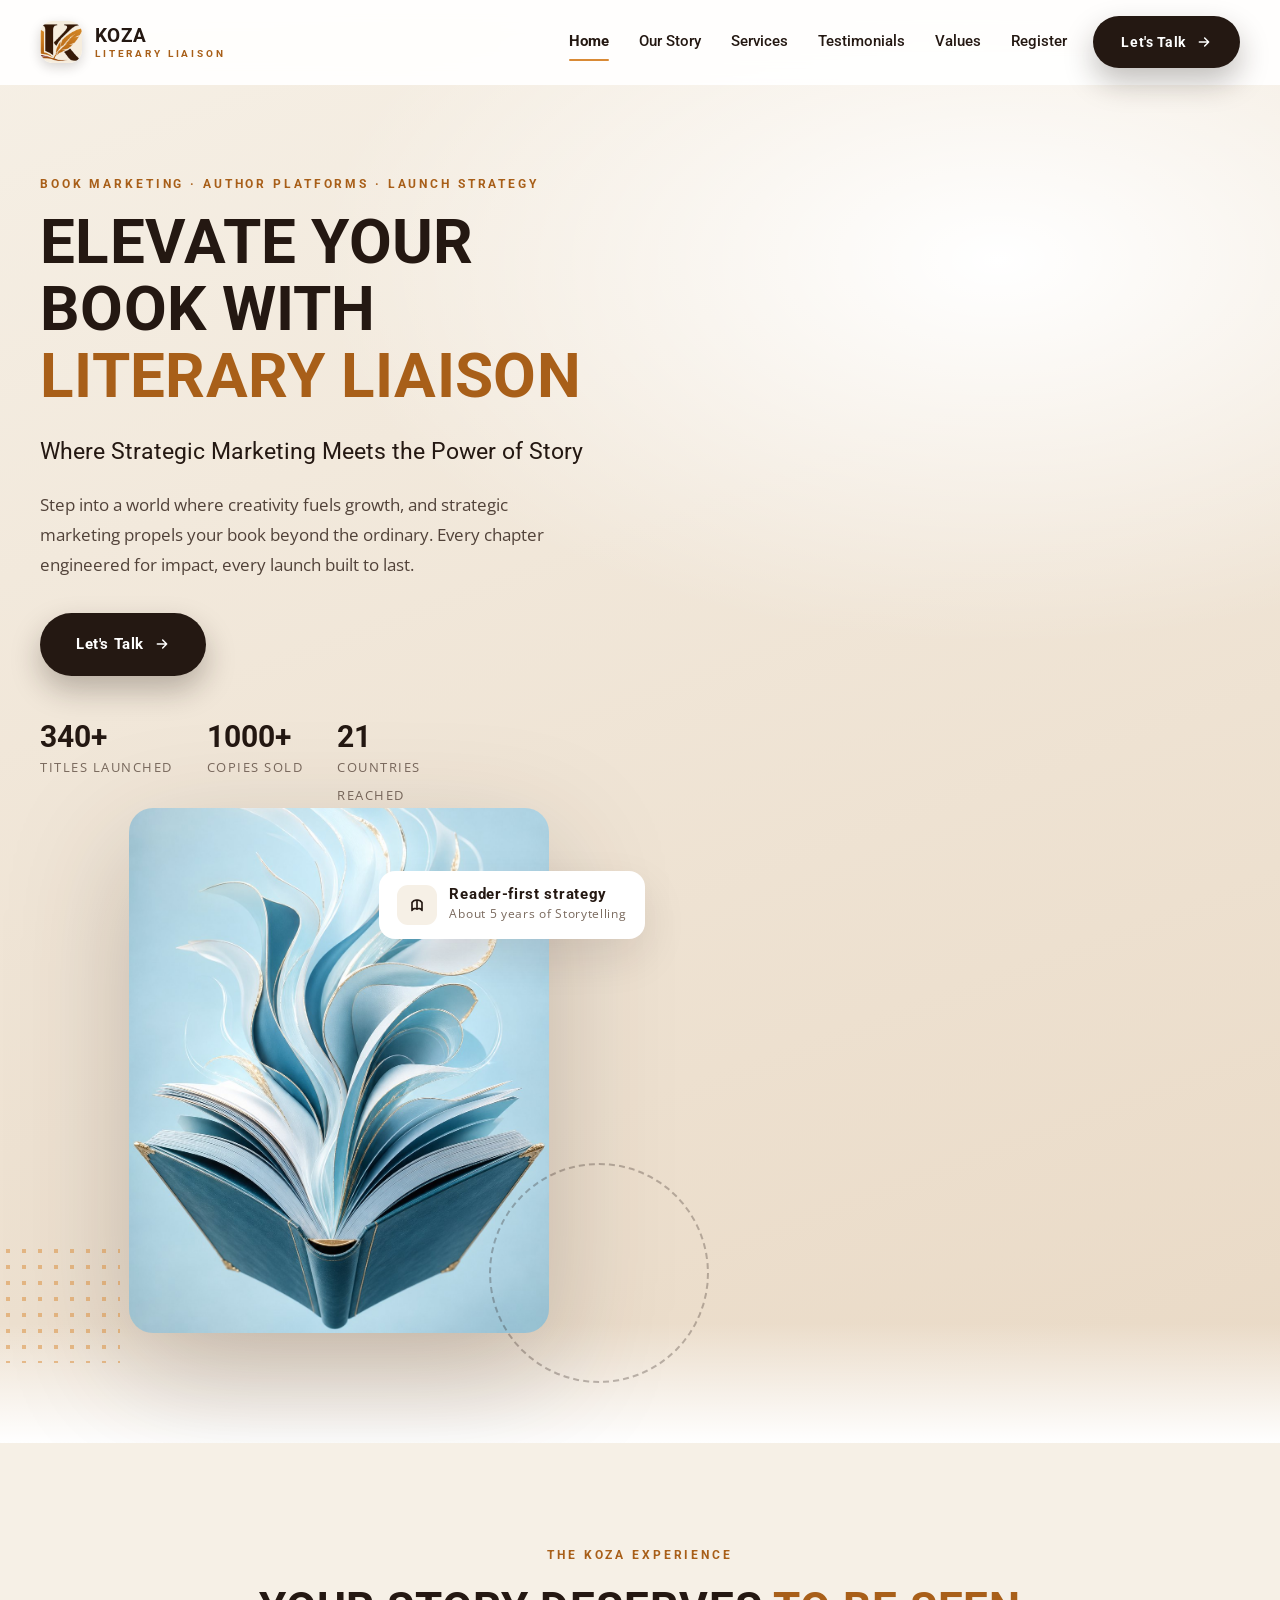
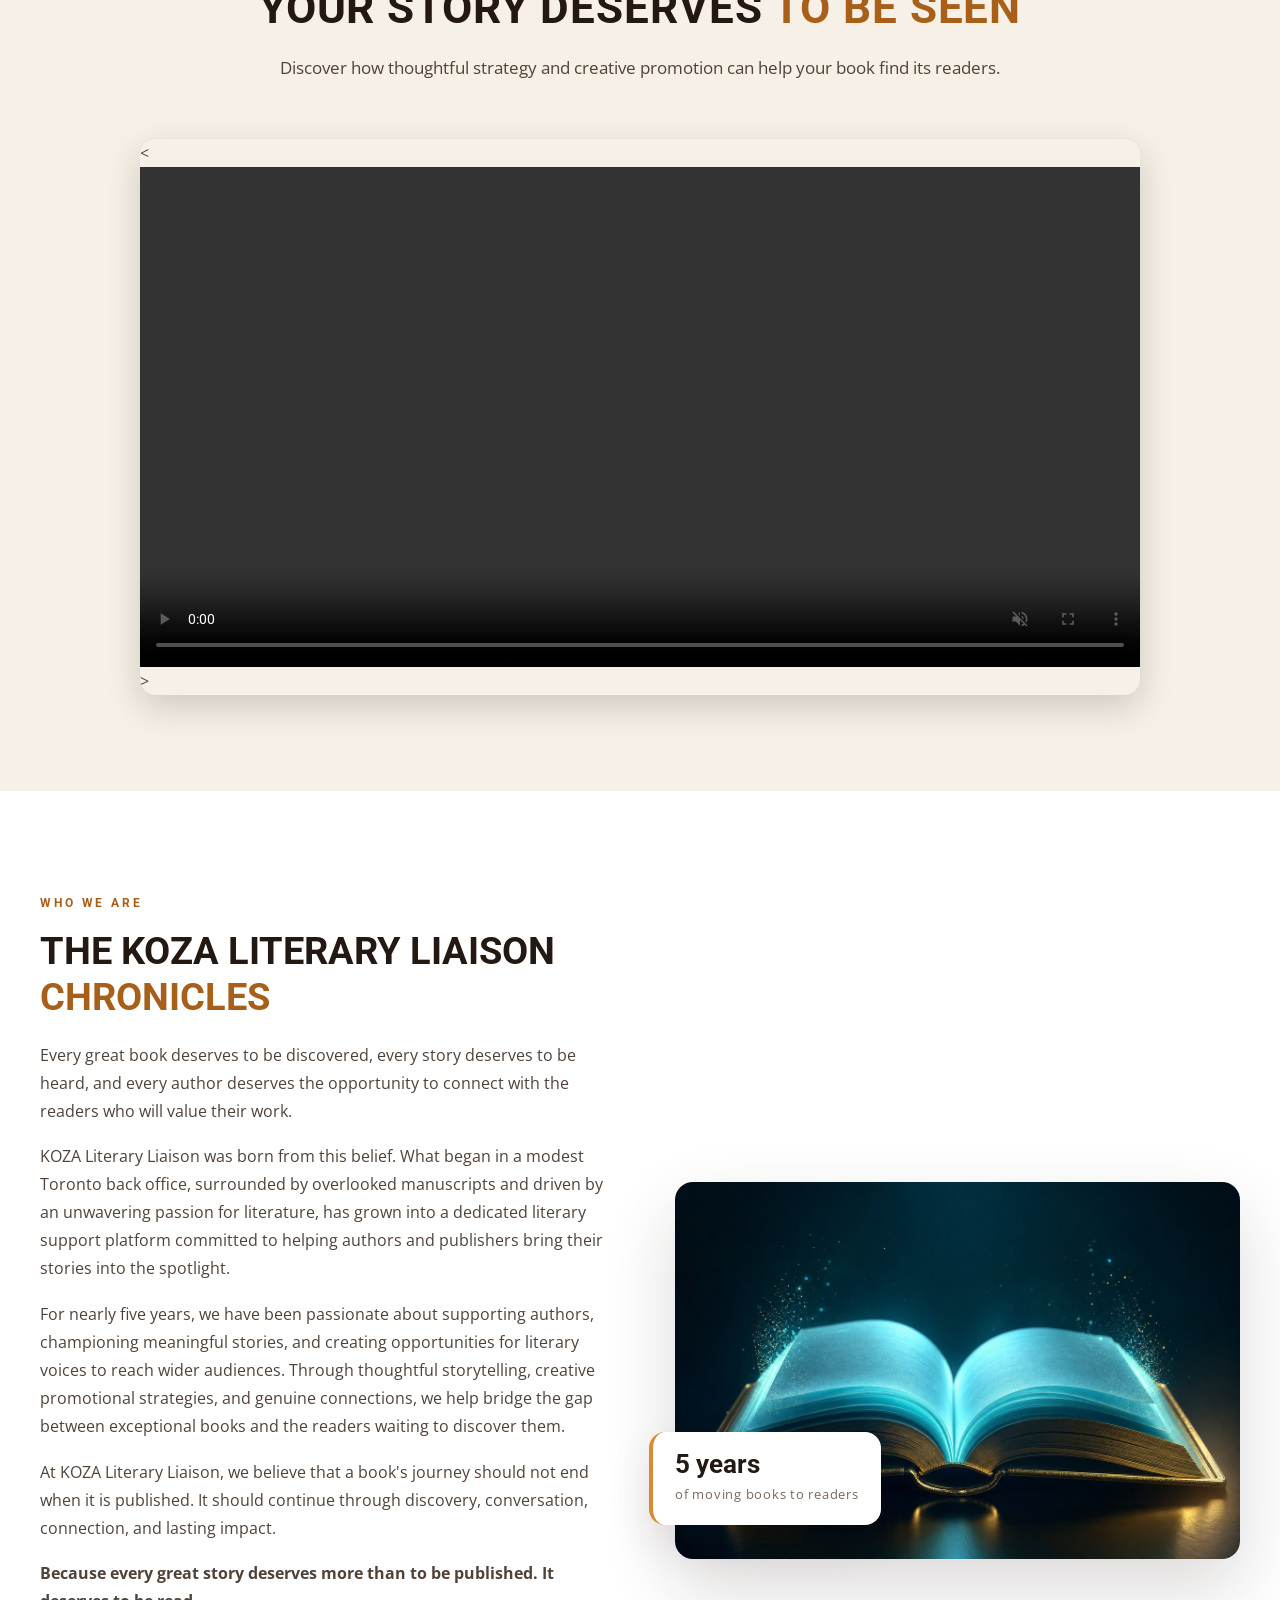
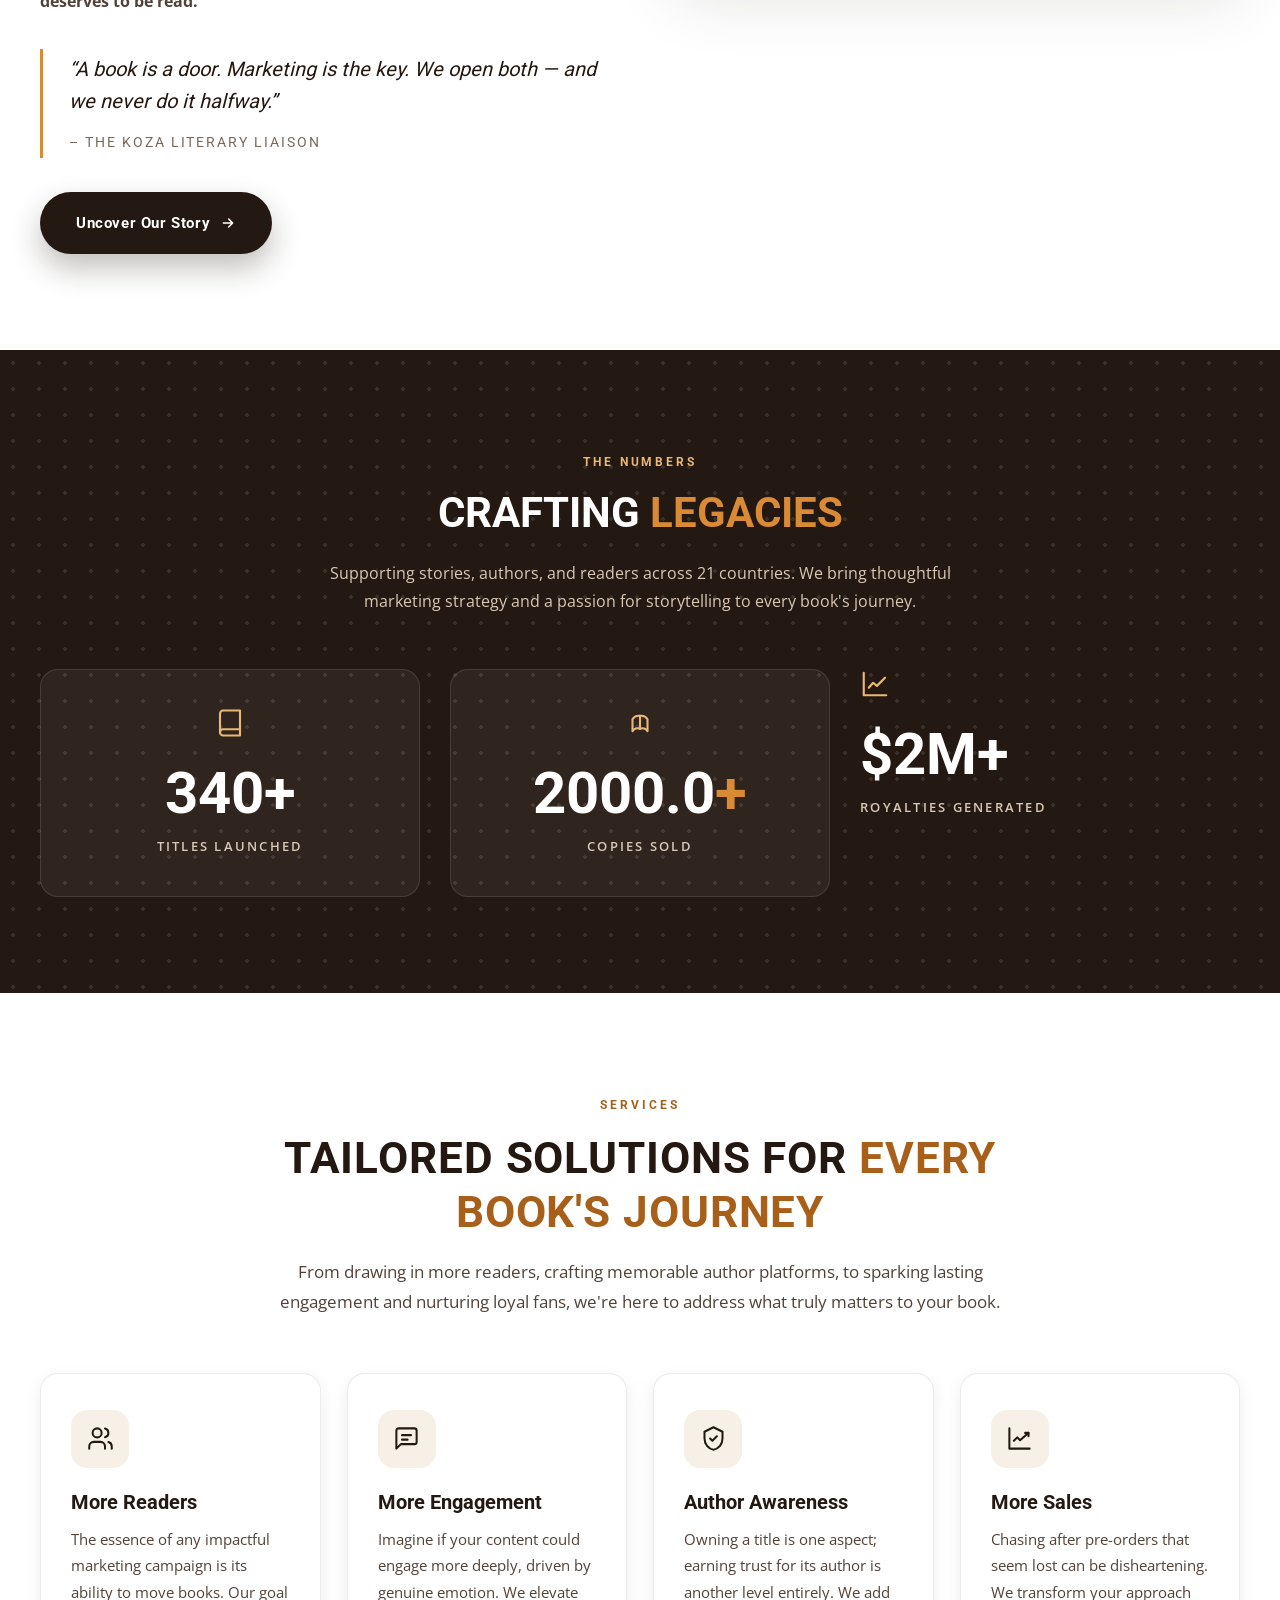
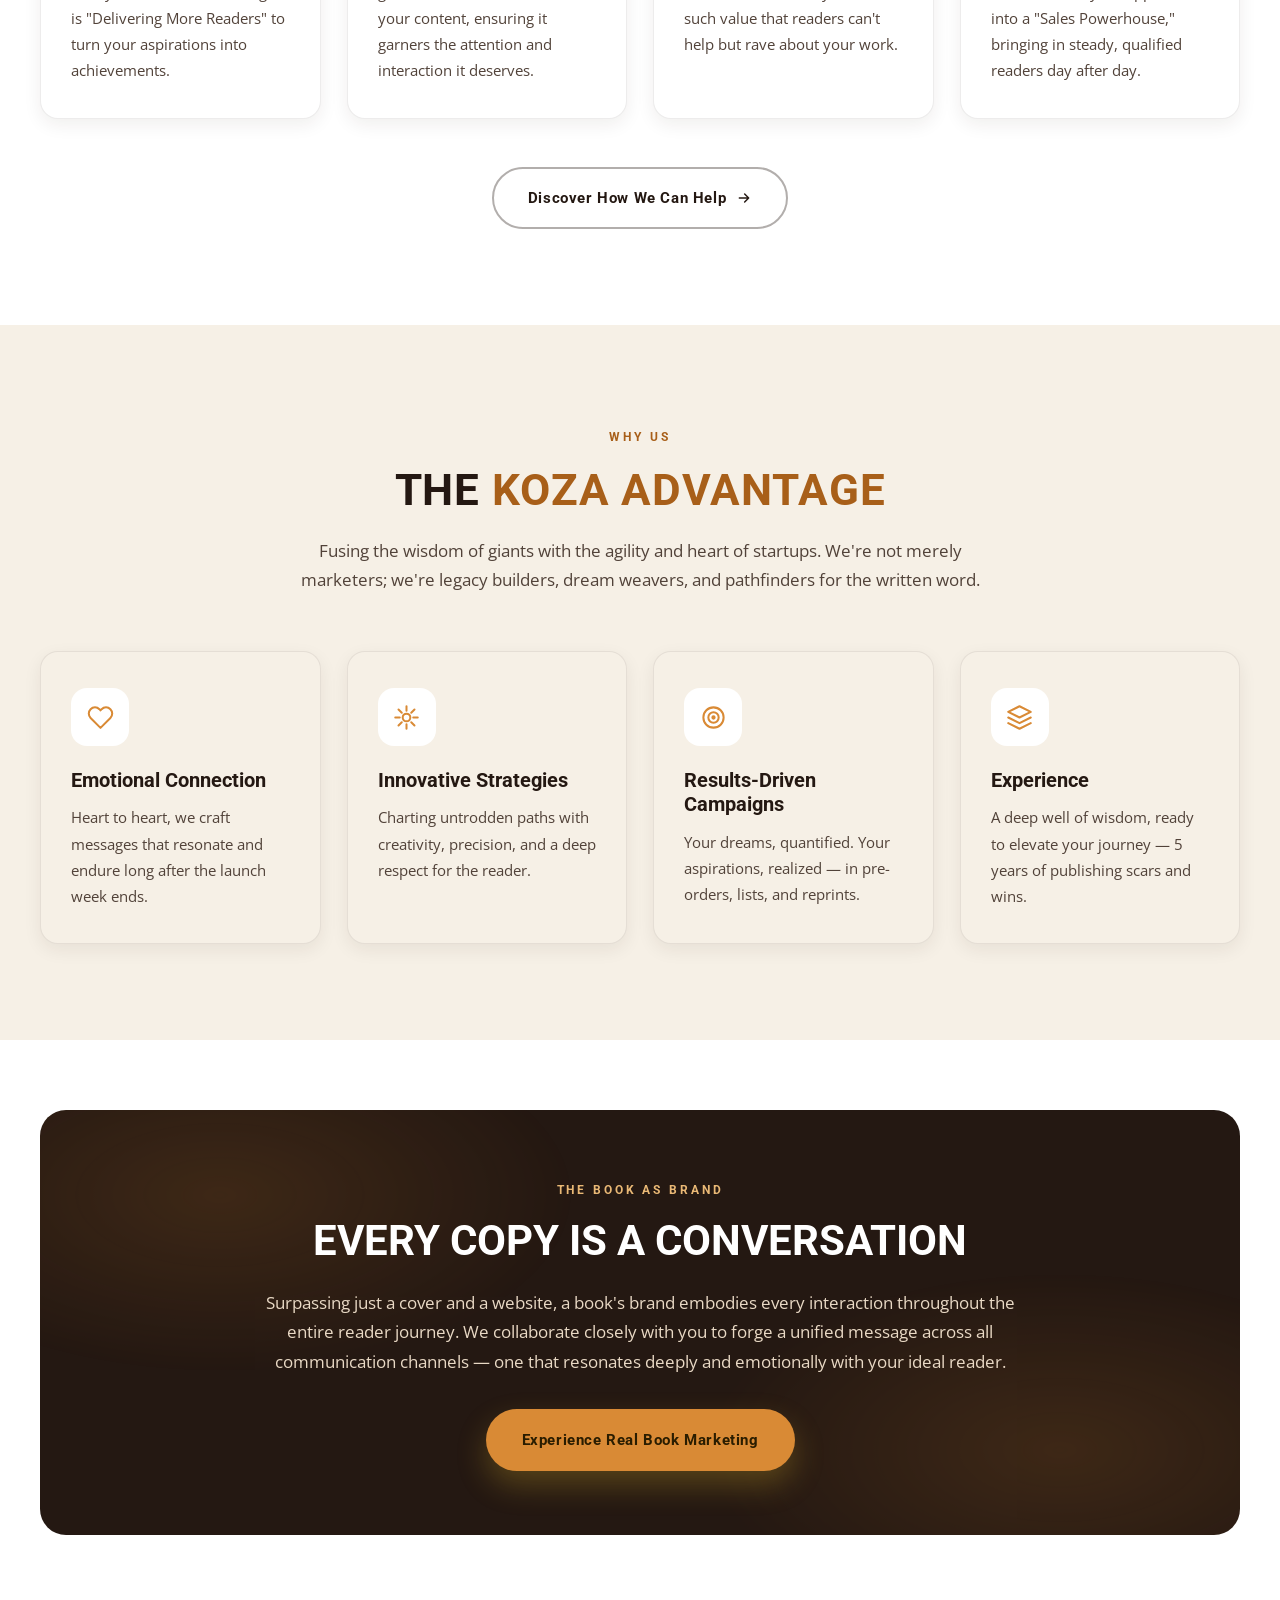
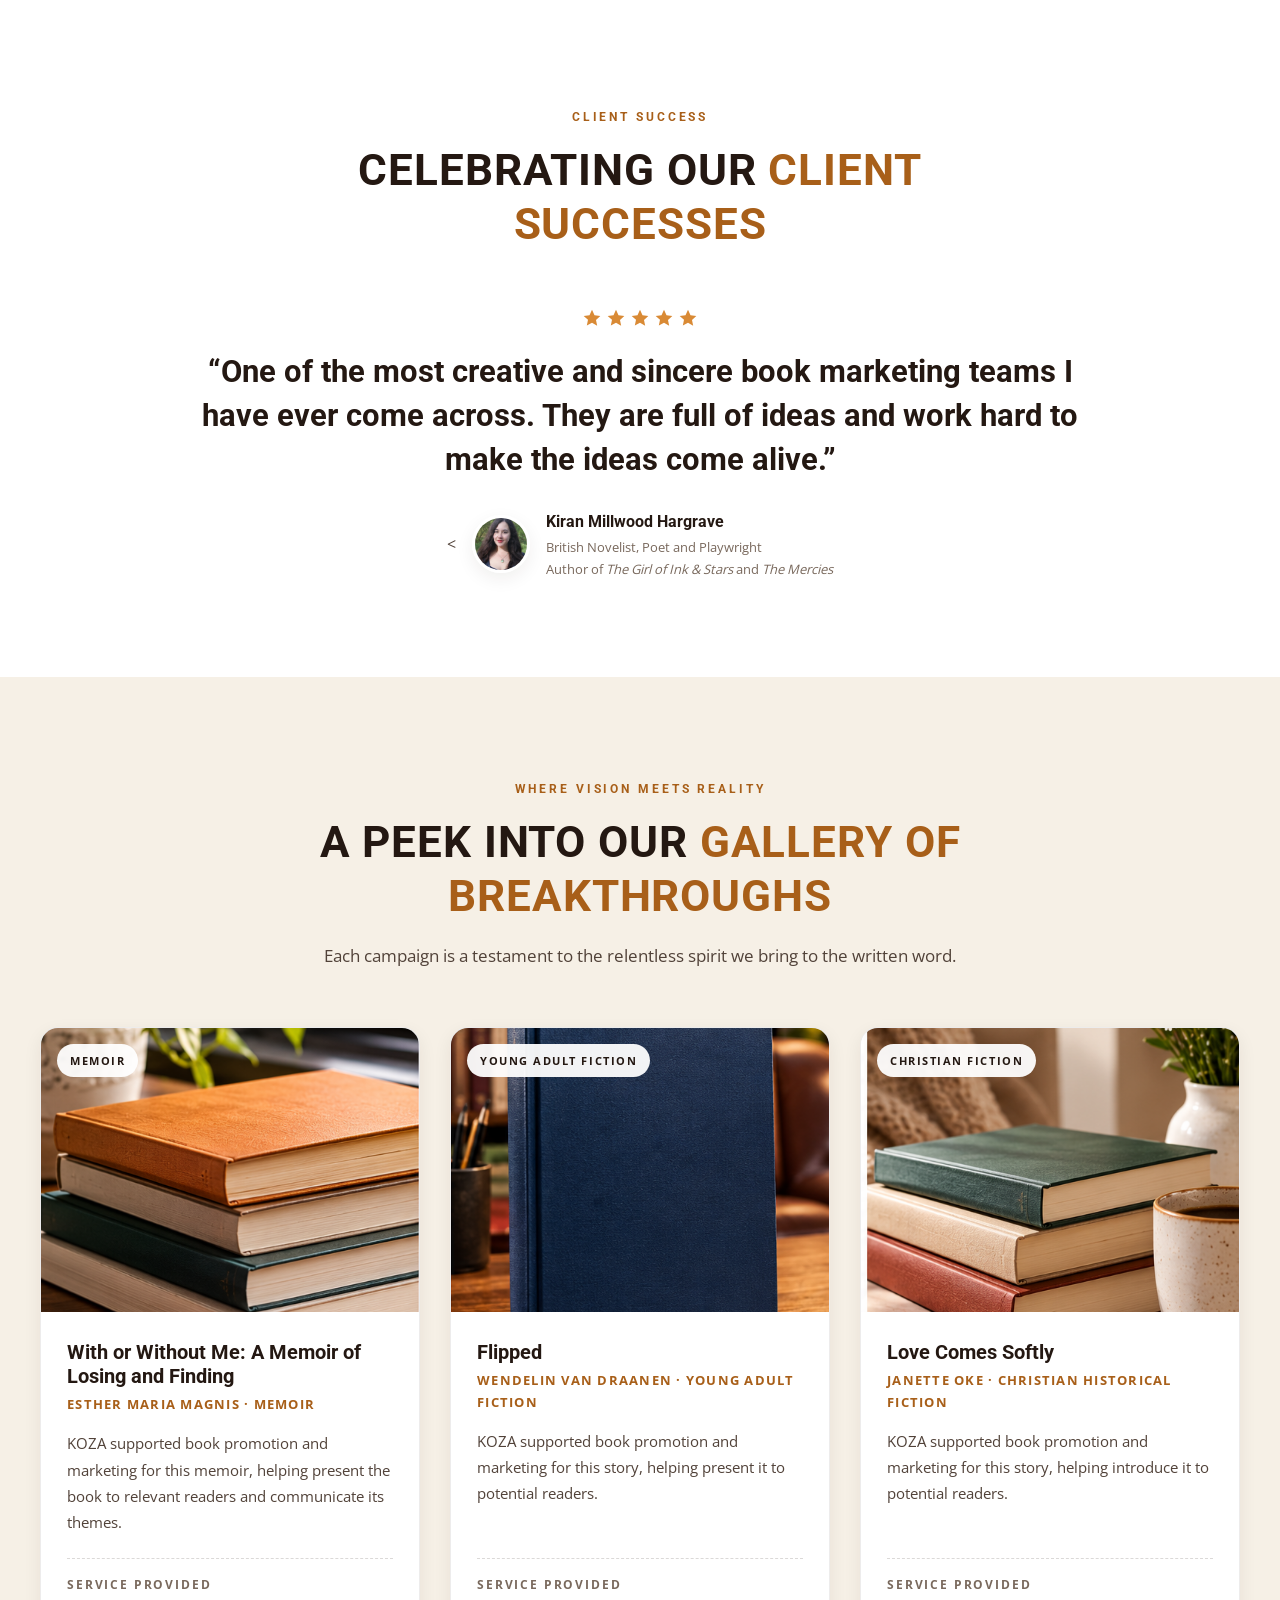
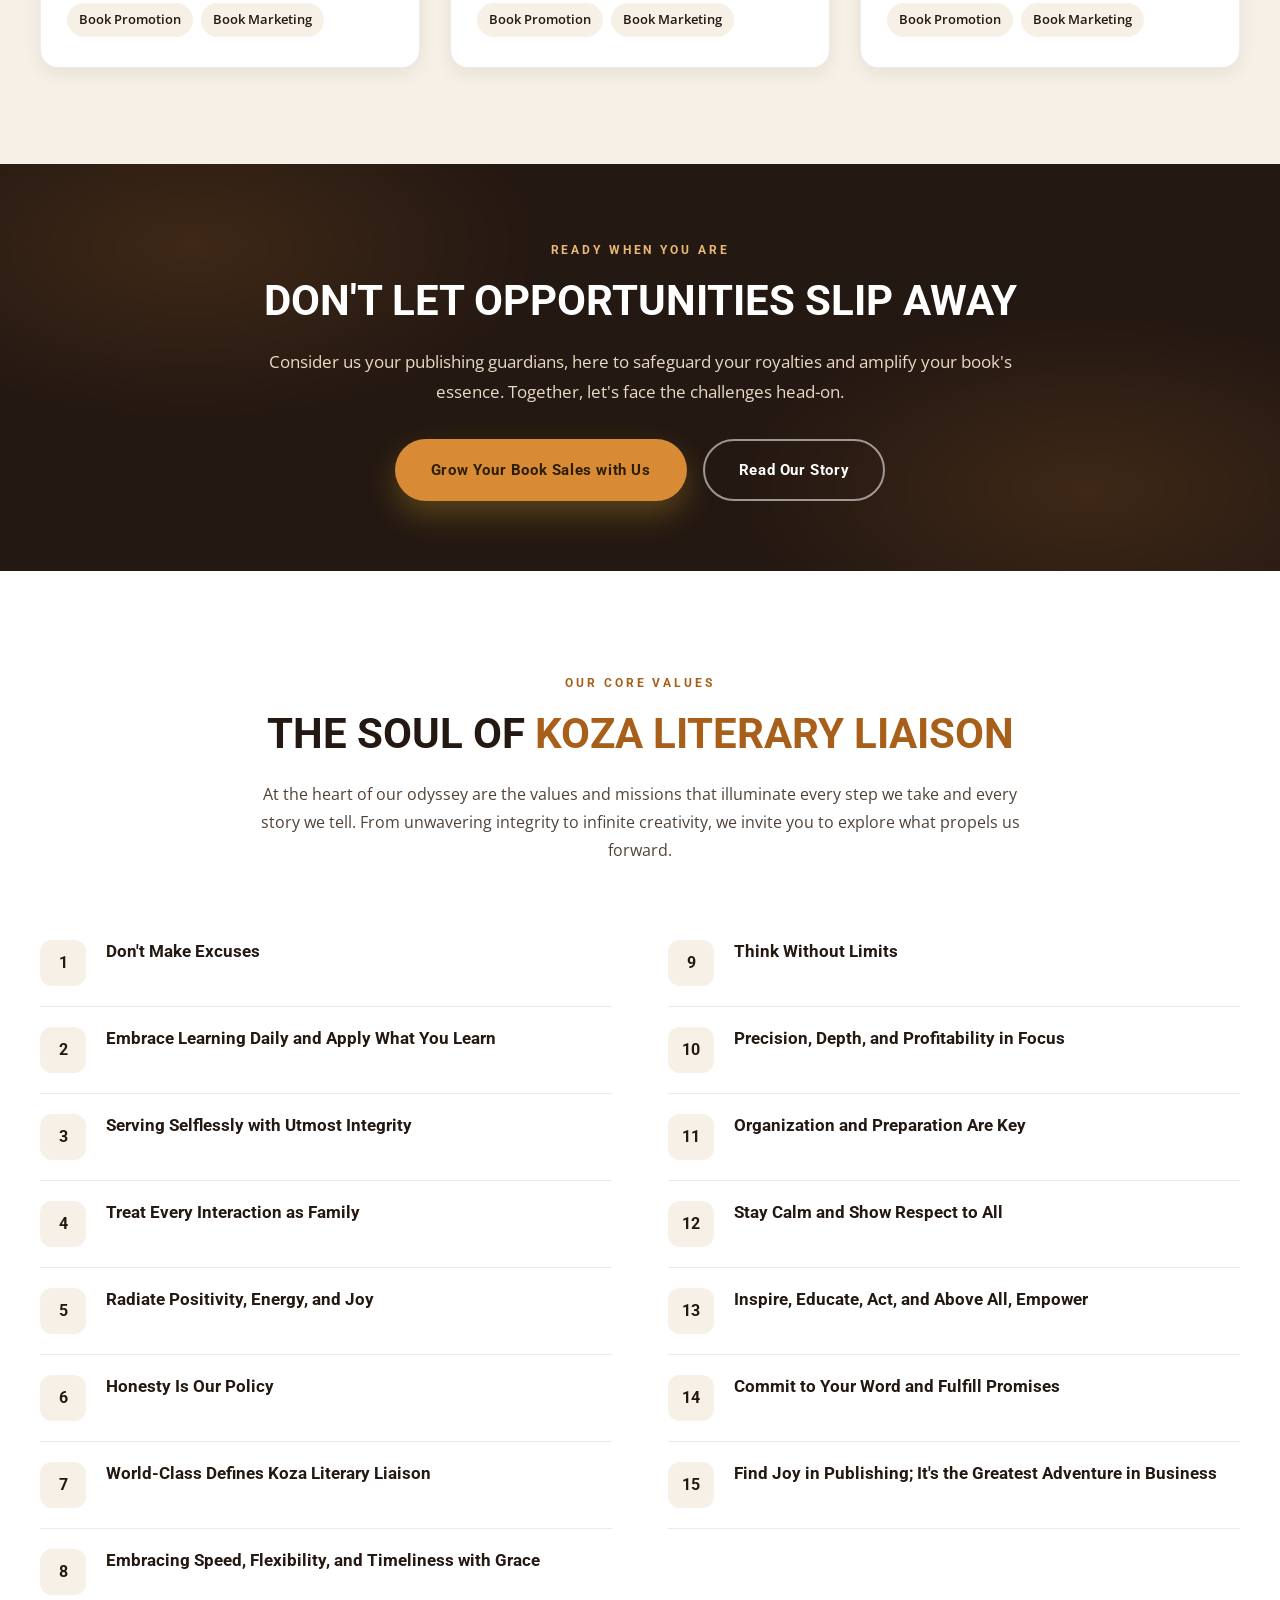
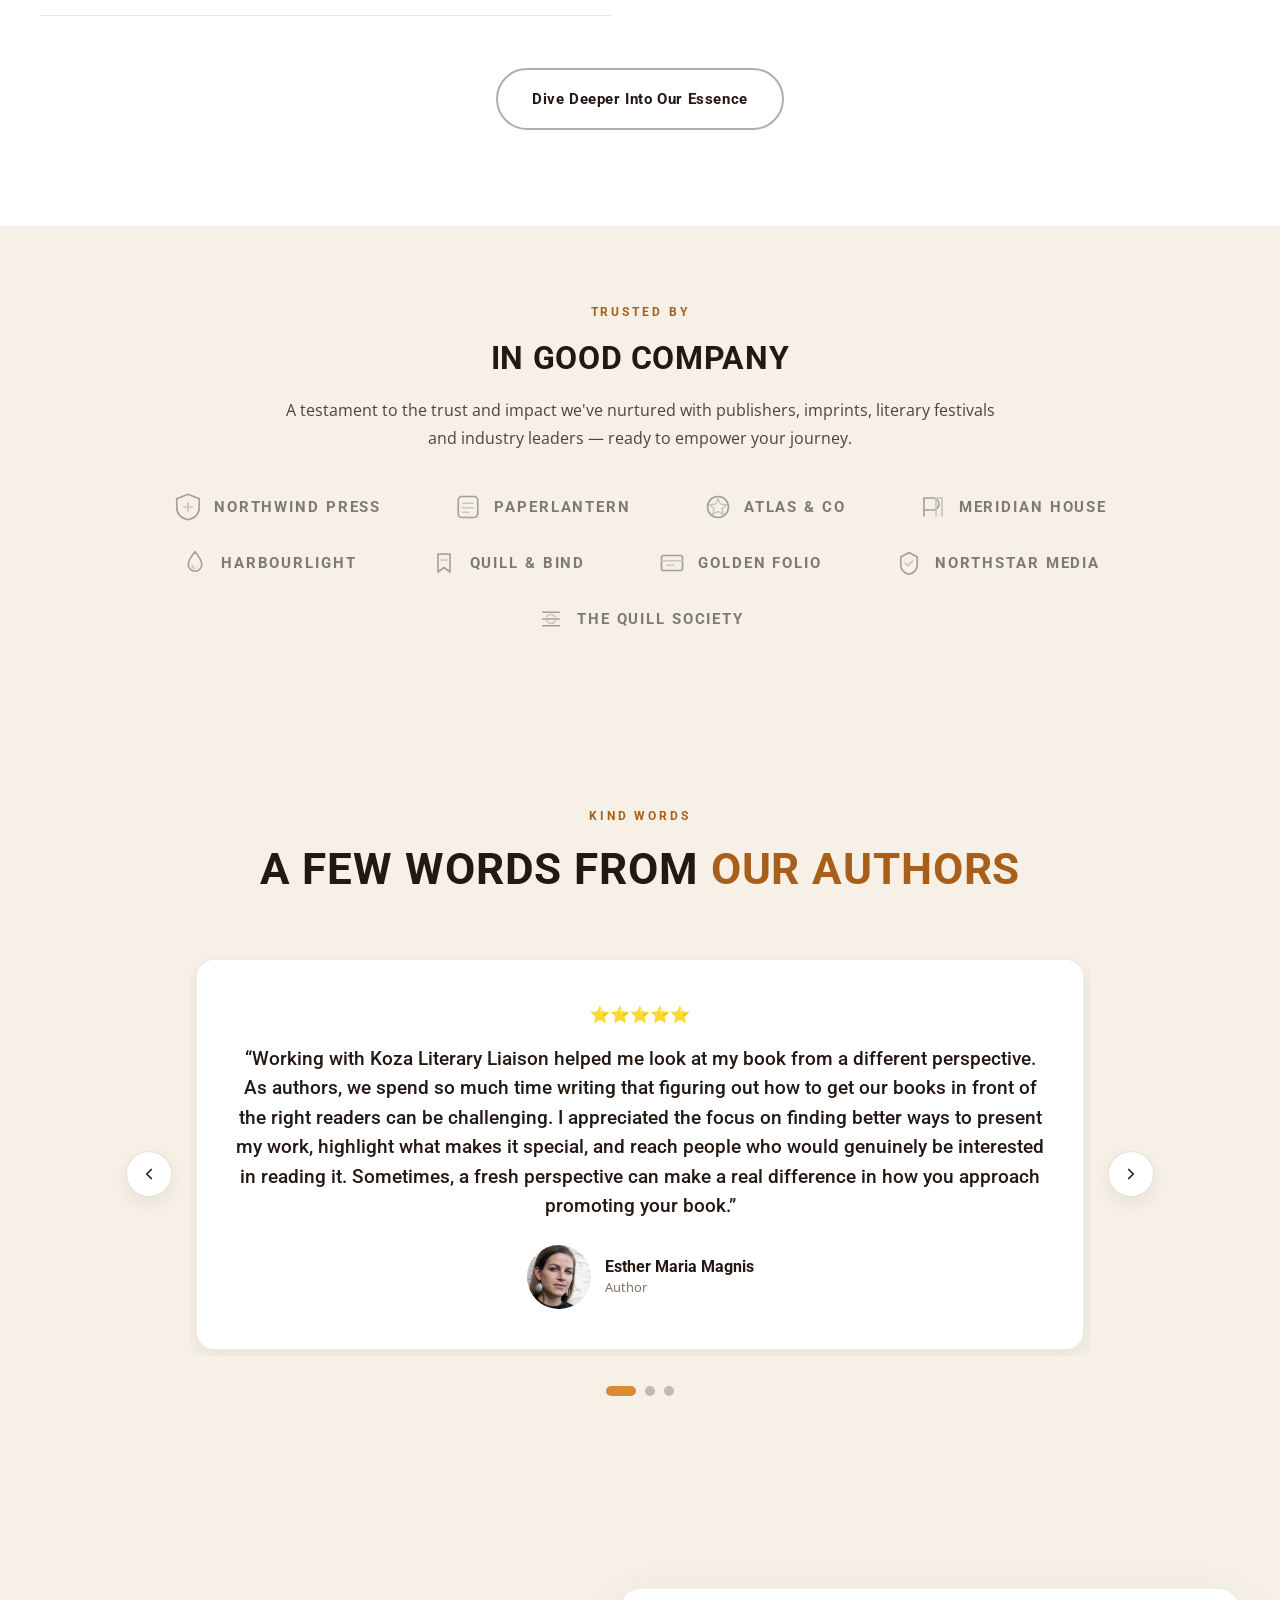
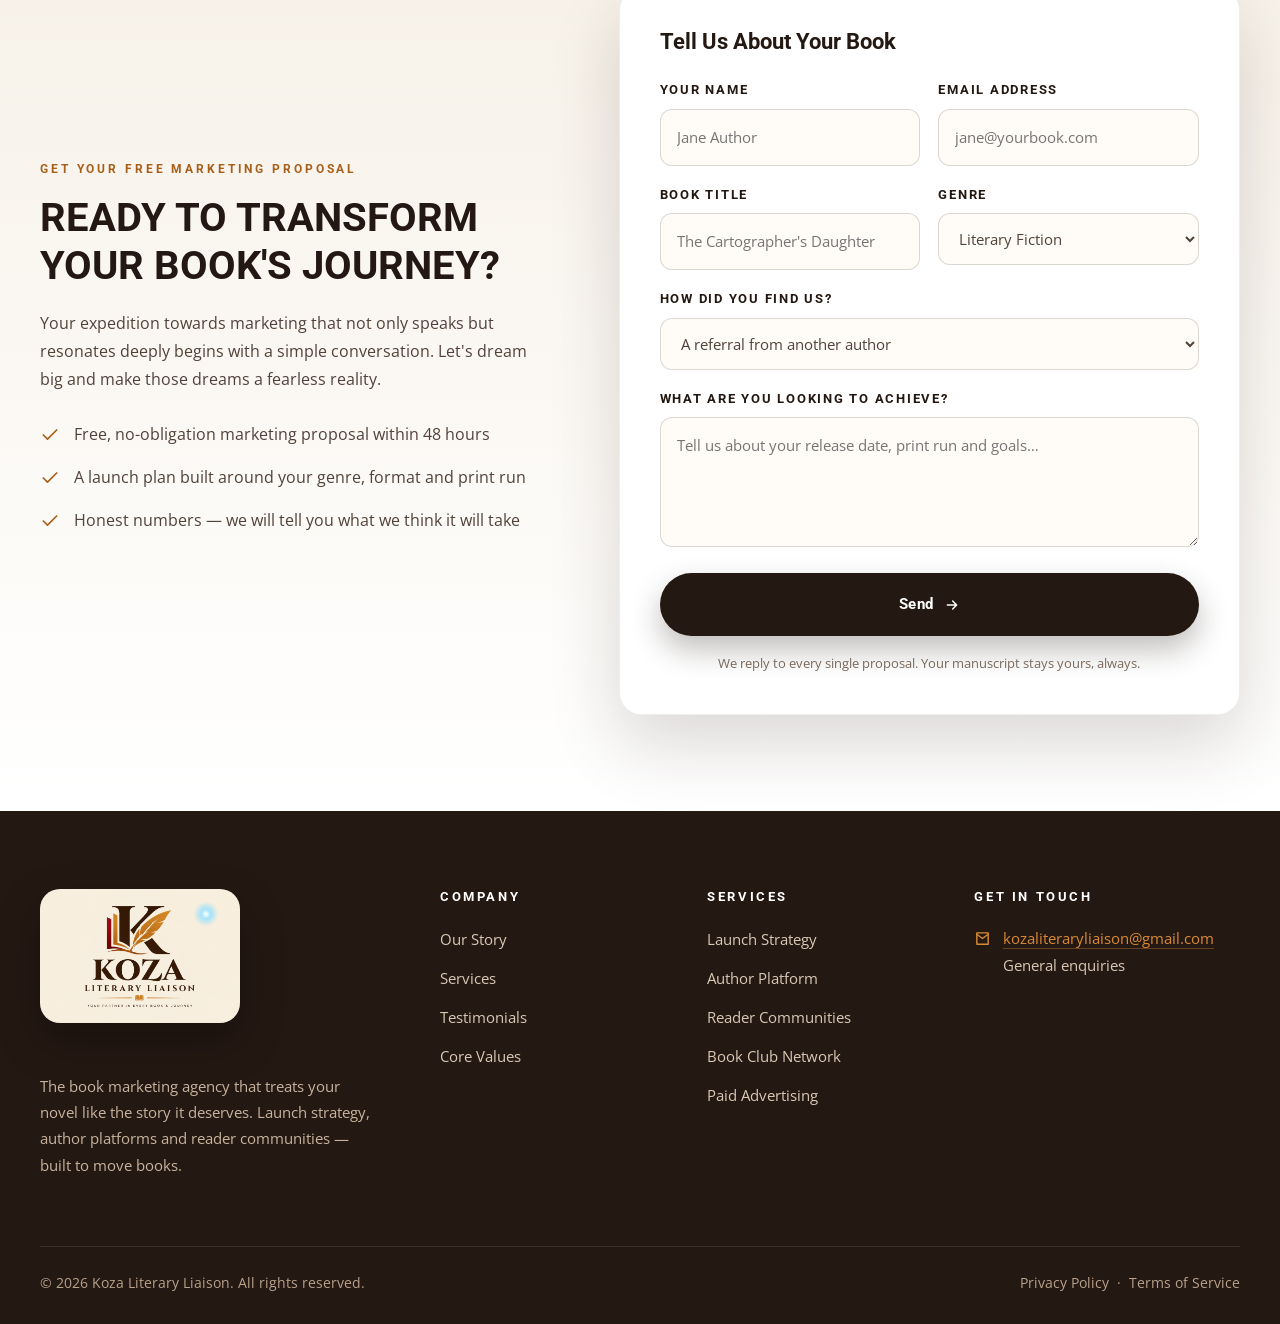
==== index.html @ 13b58015 "Update index.html" ====
<!DOCTYPE html>
<html lang="en">
<head>
<meta charset="utf-8">
<meta name="viewport" content="width=device-width, initial-scale=1">
<title>KOZA Literary Liaison — Book Marketing That Moves Books</title>
<meta name="description" content="KOZA Literary Liaison is a full-service book marketing agency. We build launch campaigns, author platforms and reader communities that turn great books into lasting legacies.">
<link rel="preload" href="assets/fonts/Roboto-700-latin.woff2" as="font" type="font/woff2" crossorigin>
<link rel="preload" href="assets/fonts/OpenSans-400-latin.woff2" as="font" type="font/woff2" crossorigin>
<link rel="stylesheet" href="assets/css/fonts.css">
<meta property="og:title" content="KOZA Literary Liaison — Book Marketing That Moves Books">
<meta property="og:description" content="The book marketing agency that treats your novel like the story it deserves. Publish, promote, grow.">
<meta property="og:image" content="https://koza-literary-liaison.github.io/Koza/assets/img/koza-logo.jpg">
<meta name="twitter:card" content="summary_large_image">
<link rel="canonical" href="https://koza-literary-liaison.github.io/Koza/">
<meta property="og:type" content="website">
<meta property="og:site_name" content="KOZA Literary Liaison">
<meta property="og:url" content="https://koza-literary-liaison.github.io/Koza/">
<meta name="twitter:title" content="KOZA Literary Liaison — Book Marketing That Moves Books">
<meta name="twitter:description" content="The book marketing agency that treats your novel like the story it deserves. Publish, promote, grow.">
<meta name="twitter:image" content="https://koza-literary-liaison.github.io/Koza/assets/img/koza-logo.jpg">
<link rel="stylesheet" href="assets/css/style.css">
<link rel="stylesheet" href="assets/css/logo.css">
<link rel="icon" type="image/png" href="assets/img/koza-favicon.png">
</head>
<body>
<a class="skip" href="#content">Skip to content</a>

<!-- ============================================================ HEADER -->
<header class="header">
  <div class="wrap header__bar">
    <a class="brand" href="index.html" aria-label="Koza Literary Liaison home">
      <span class="brand__mark"><img src="assets/img/koza-mark.png" alt="Koza Literary Liaison monogram" width="42" height="42"></span>
      <span class="brand__name">Koza<small>Literary Liaison</small></span>
    </a>

    <nav class="nav" aria-label="Primary">
      <a href="index.html" class="is-active">Home</a>
      <a href="our-story.html">Our Story</a>
      <a href="#services">Services</a>
      <a href="#testimonials">Testimonials</a>
      <a href="#values">Values</a>
      <a href="register.html">Register</a>
    </nav>

    <a class="btn btn--primary btn--sm header__cta" href="lets-talk.html">
      Let's Talk
      <svg viewBox="0 0 24 24" fill="none" stroke="currentColor" stroke-width="2.2" stroke-linecap="round" stroke-linejoin="round"><path d="M5 12h14M13 6l6 6-6 6"/></svg>
    </a>

    <button class="burger" type="button" aria-label="Open menu" aria-expanded="false" aria-controls="mobileNav"><span></span></button>
  </div>
</header>

<div class="mobile-nav" id="mobileNav">
  <a href="index.html">Home</a>
  <a href="our-story.html">Our Story</a>
  <a href="#services">Services</a>
  <a href="#testimonials">Testimonials</a>
  <a href="#values">Values</a>
  <a href="register.html">Register</a>
  <a class="btn btn--primary" href="lets-talk.html">Let's Talk</a>
</div>

<main id="content">

<!-- ============================================================== HERO -->
<section class="hero">
  <div class="wrap hero__inner">
    <div class="hero__copy">
      <span class="eyebrow">Book Marketing · Author Platforms · Launch Strategy</span>
      <h1>Elevate Your Book With <span class="accent">Literary Liaison</span></h1>
      <p class="hero__sub">Where Strategic Marketing Meets the Power of Story</p>
      <p class="hero__text">Step into a world where creativity fuels growth, and strategic marketing propels your book beyond the ordinary. Every chapter engineered for impact, every launch built to last.</p>
     
<div class="hero__actions">
  <a class="btn btn--primary" href="lets-talk.html">
    Let's Talk
    <svg viewBox="0 0 24 24" fill="none" stroke="currentColor" stroke-width="2.2" stroke-linecap="round" stroke-linejoin="round"><path d="M5 12h14M13 6l6 6-6 6"/></svg>
  </a>
</div>
<div class="hero__meta">
  <div><strong>340+</strong><span>Titles Launched</span></div>
  <div><strong>1000+</strong><span>Copies Sold</span></div>
  <div><strong>21</strong><span>Countries Reached</span></div>
</div>

    <div class="hero__art">
      <span class="hero__badge">
        <span class="ico">
          <svg viewBox="0 0 24 24" fill="none" stroke="currentColor" stroke-width="2" stroke-linecap="round" stroke-linejoin="round"><path d="M12 6.3A6 6 0 0 0 6 9v9.5a4.5 4.5 0 0 1 6-1.8 4.5 4.5 0 0 1 6 1.8V9a6 6 0 0 0-6-2.7Z"/><path d="M12 6.3v10.4"/></svg>
        </span>
        <span>
          <strong>Reader-first strategy</strong>
          <span>About 5 years of Storytelling</span>
        </span>
      </span>
      <img src="assets/img/hero-art.jpg" alt="An open book with pages unfurling into flowing ribbons of teal and gold light" width="1024" height="1536">
      <span class="dots" aria-hidden="true"></span>
      <span class="hero__ring" aria-hidden="true"></span>
    </div>
  </div>
</section>


</section>

<!-- ======================================================== KOZA PROMOTIONAL VIDEO -->
<section class="sec sec--cream" id="promo-video">
  <div class="wrap">
    <div class="sec-head reveal">
      <span class="eyebrow">The KOZA Experience</span>
      <h2>Your Story Deserves <span class="accent">To Be Seen</span></h2>
      <p>Discover how thoughtful strategy and creative promotion can help your book find its readers.</p>
    </div>

    <div style="max-width: 1000px; margin: 0 auto; overflow: hidden; border-radius: 16px; box-shadow: 0 12px 35px rgba(36, 24, 18, 0.18);">
      <
<video controls autoplay muted loop playsinline preload="auto"
       style="display: block; width: 100%; height: auto; background: #241812;">
  <source src="assets/koza-literary-promo-final%20(6).mp4" type="video/mp4">
  Your browser does not support video playback.
</video>
>
    </div>
  </div>
</section>

<!-- ======================================================== CHRONICLES -->
<section class="sec chronicles" id="about">

  <div class="wrap chronicles__grid">
    <div class="chronicles__copy reveal">
      <span class="eyebrow">Who We Are</span>
      <h2>The Koza Literary Liaison <span class="accent">Chronicles</span></h2>
      <p>Every great book deserves to be discovered, every story deserves to be heard, and every author deserves the opportunity to connect with the readers who will value their work.</p>

<p>KOZA Literary Liaison was born from this belief. What began in a modest Toronto back office, surrounded by overlooked manuscripts and driven by an unwavering passion for literature, has grown into a dedicated literary support platform committed to helping authors and publishers bring their stories into the spotlight.</p>

<p>For nearly five years, we have been passionate about supporting authors, championing meaningful stories, and creating opportunities for literary voices to reach wider audiences. Through thoughtful storytelling, creative promotional strategies, and genuine connections, we help bridge the gap between exceptional books and the readers waiting to discover them.</p>

<p>At KOZA Literary Liaison, we believe that a book's journey should not end when it is published. It should continue through discovery, conversation, connection, and lasting impact.</p>

<p><strong>Because every great story deserves more than to be published. It deserves to be read.</strong></p>
      <blockquote class="quote-block">
        “A book is a door. Marketing is the key. We open both — and we never do it halfway.”
        <cite>– The Koza Literary Liaison</cite>
      </blockquote>
      <a class="btn btn--primary" href="our-story.html">
        Uncover Our Story
        <svg viewBox="0 0 24 24" fill="none" stroke="currentColor" stroke-width="2.2" stroke-linecap="round" stroke-linejoin="round"><path d="M5 12h14M13 6l6 6-6 6"/></svg>
      </a>
    </div>

    <div class="chronicles__media reveal" data-delay="2">
      <img src="assets/img/project-2.jpg" alt="An open book with glowing pages rising in light against a deep teal background" width="1200" height="800">
      <div class="chip">
        <strong>5 years</strong>
        <span>of moving books to readers</span>
      </div>
    </div>
  </div>
</section>

<!-- ============================================================ STATS -->
<section class="sec stats sec--ink" id="impact">
  <div class="wrap">
    <div class="stats__head reveal">
      <span class="eyebrow eyebrow--gold">The Numbers</span>
      <h2>Crafting <span class="accent">Legacies</span></h2>
      <p>Supporting stories, authors, and readers across 21 countries. We bring thoughtful marketing strategy and a passion for storytelling to every book's journey.</p>
    </div>
    <div class="stats__row">
      <div class="stat reveal">
        <svg class="stat__ico" viewBox="0 0 24 24" fill="none" stroke="currentColor" stroke-width="1.7" stroke-linecap="round" stroke-linejoin="round"><path d="M4 19.5A2.5 2.5 0 0 1 6.5 17H20"/><path d="M6.5 2H20v20H6.5A2.5 2.5 0 0 1 4 19.5v-15A2.5 2.5 0 0 1 6.5 2Z"/></svg>
        <div class="stat__num"><span data-count="340" data-suffix="+">0</span></div>
        <div class="stat__label">Titles Launched</div>
      </div>
      <div class="stat reveal" data-delay="1">
        <svg class="stat__ico" viewBox="0 0 24 24" fill="none" stroke="currentColor" stroke-width="1.7" stroke-linecap="round" stroke-linejoin="round"><path d="M12 6.3A6 6 0 0 0 6 9v9.5a4.5 4.5 0 0 1 6-1.8 4.5 4.5 0 0 1 6 1.8V9a6 6 0 0 0-6-2.7Z"/><path d="M12 6.3v10.4"/></svg>
        <div class="stat__num"><span data-count="2000" data-decimals="1">0</span><span class="unit">+</span></div>
        <div class="stat__label">Copies Sold</div>
      </div>
      <div>
        <svg class="stat__ico" viewBox="0 0 24 24" fill="none" stroke="currentColor" stroke-width="1.7" stroke-linecap="round" stroke-linejoin="round"><path d="M3 3v18h18"/><path d="m7 15 3.5-4 3 2.5L20 7"/></svg>
        <div class="stat__num"><span data-count="2" data-prefix="$" data-suffix="M+">0</span></div>
        <div class="stat__label">Royalties Generated</div>
      </div>
    </div>
  </div>
</section>

<!-- ========================================================= SERVICES -->
<section class="sec" id="services">
  <div class="wrap">
    <div class="sec-head reveal">
      <span class="eyebrow">Services</span>
      <h2>Tailored Solutions for <span class="accent">Every Book's Journey</span></h2>
      <p>From drawing in more readers, crafting memorable author platforms, to sparking lasting engagement and nurturing loyal fans, we're here to address what truly matters to your book.</p>
    </div>

    <div class="grid-4">
      <div class="card reveal">
        <div class="card__ico">
          <svg viewBox="0 0 24 24" fill="none" stroke="currentColor" stroke-width="1.8" stroke-linecap="round" stroke-linejoin="round"><path d="M16 21v-2a4 4 0 0 0-4-4H6a4 4 0 0 0-4 4v2"/><circle cx="9" cy="7" r="4"/><path d="M22 21v-2a4 4 0 0 0-3-3.87"/><path d="M16 3.13a4 4 0 0 1 0 7.75"/></svg>
        </div>
        <h3>More Readers</h3>
        <p>The essence of any impactful marketing campaign is its ability to move books. Our goal is "Delivering More Readers" to turn your aspirations into achievements.</p>
      </div>

      <div class="card reveal" data-delay="1">
        <div class="card__ico">
          <svg viewBox="0 0 24 24" fill="none" stroke="currentColor" stroke-width="1.8" stroke-linecap="round" stroke-linejoin="round"><path d="M21 15a2 2 0 0 1-2 2H7l-4 4V5a2 2 0 0 1 2-2h14a2 2 0 0 1 2 2Z"/><path d="M8 9h8M8 13h5"/></svg>
        </div>
        <h3>More Engagement</h3>
        <p>Imagine if your content could engage more deeply, driven by genuine emotion. We elevate your content, ensuring it garners the attention and interaction it deserves.</p>
      </div>

      <div class="card reveal" data-delay="2">
        <div class="card__ico">
          <svg viewBox="0 0 24 24" fill="none" stroke="currentColor" stroke-width="1.8" stroke-linecap="round" stroke-linejoin="round"><path d="M12 2 4 6v6c0 5 3.4 9.3 8 10 4.6-.7 8-5 8-10V6Z"/><path d="m9 12 2 2 4-4"/></svg>
        </div>
        <h3>Author Awareness</h3>
        <p>Owning a title is one aspect; earning trust for its author is another level entirely. We add such value that readers can't help but rave about your work.</p>
      </div>

      <div class="card reveal" data-delay="3">
        <div class="card__ico">
          <svg viewBox="0 0 24 24" fill="none" stroke="currentColor" stroke-width="1.8" stroke-linecap="round" stroke-linejoin="round"><path d="M3 3v18h18"/><path d="m7 14 3-3 2.5 2.5L20 7"/><path d="M17 7h3v3"/></svg>
        </div>
        <h3>More Sales</h3>
        <p>Chasing after pre-orders that seem lost can be disheartening. We transform your approach into a "Sales Powerhouse," bringing in steady, qualified readers day after day.</p>
      </div>
    </div>

    <div style="text-align:center;margin-top:48px" class="reveal">
      <a class="btn btn--outline" href="lets-talk.html">
        Discover How We Can Help
        <svg viewBox="0 0 24 24" fill="none" stroke="currentColor" stroke-width="2.2" stroke-linecap="round" stroke-linejoin="round"><path d="M5 12h14M13 6l6 6-6 6"/></svg>
      </a>
    </div>
  </div>
</section>

<!-- ========================================================== WHY US -->
<section class="sec sec--pale why" id="why">
  <div class="wrap">
    <div class="sec-head reveal">
      <span class="eyebrow">Why Us</span>
      <h2>The <span class="accent">Koza Advantage</span></h2>
      <p>Fusing the wisdom of giants with the agility and heart of startups. We're not merely marketers; we're legacy builders, dream weavers, and pathfinders for the written word.</p>
    </div>

    <div class="grid-4">
      <div class="card reveal">
        <div class="card__ico">
          <svg viewBox="0 0 24 24" fill="none" stroke="currentColor" stroke-width="1.8" stroke-linecap="round" stroke-linejoin="round"><path d="M20.8 4.6a5.5 5.5 0 0 0-7.8 0L12 5.7l-1-1.1a5.5 5.5 0 0 0-7.8 7.8l8.8 8.8 8.8-8.8a5.5 5.5 0 0 0 0-7.8Z"/></svg>
        </div>
        <h3>Emotional Connection</h3>
        <p>Heart to heart, we craft messages that resonate and endure long after the launch week ends.</p>
      </div>

      <div class="card reveal" data-delay="1">
        <div class="card__ico">
          <svg viewBox="0 0 24 24" fill="none" stroke="currentColor" stroke-width="1.8" stroke-linecap="round" stroke-linejoin="round"><path d="M12 2v4M12 18v4M4.9 4.9l2.9 2.9M16.2 16.2l2.9 2.9M2 12h4M18 12h4M4.9 19.1l2.9-2.9M16.2 7.8l2.9-2.9"/><circle cx="12" cy="12" r="3.4"/></svg>
        </div>
        <h3>Innovative Strategies</h3>
        <p>Charting untrodden paths with creativity, precision, and a deep respect for the reader.</p>
      </div>

      <div class="card reveal" data-delay="2">
        <div class="card__ico">
          <svg viewBox="0 0 24 24" fill="none" stroke="currentColor" stroke-width="1.8" stroke-linecap="round" stroke-linejoin="round"><circle cx="12" cy="12" r="9"/><circle cx="12" cy="12" r="4.6"/><circle cx="12" cy="12" r="1"/></svg>
        </div>
        <h3>Results-Driven Campaigns</h3>
        <p>Your dreams, quantified. Your aspirations, realized — in pre-orders, lists, and reprints.</p>
      </div>

      <div class="card reveal" data-delay="3">
        <div class="card__ico">
          <svg viewBox="0 0 24 24" fill="none" stroke="currentColor" stroke-width="1.8" stroke-linecap="round" stroke-linejoin="round"><path d="M12 2 2 7l10 5 10-5-10-5Z"/><path d="m2 17 10 5 10-5"/><path d="m2 12 10 5 10-5"/></svg>
        </div>
        <h3>Experience</h3>
        <p>A deep well of wisdom, ready to elevate your journey — 5 years of publishing scars and wins.</p>
      </div>
    </div>
  </div>
</section>

<!-- ======================================================= BRAND BAND -->
<section class="sec sec--tight">
  <div class="wrap">
    <div class="band" style="border-radius:26px;padding:64px 40px">
      <div class="band__inner">
        <span class="eyebrow eyebrow--gold" style="color:var(--gold-soft)">The Book As Brand</span>
        <h2>Every Copy Is A Conversation</h2>
        <p style="max-width:760px;margin:0 auto">Surpassing just a cover and a website, a book's brand embodies every interaction throughout the entire reader journey. We collaborate closely with you to forge a unified message across all communication channels — one that resonates deeply and emotionally with your ideal reader.</p>
        
<div class="band__actions">
  <a class="btn btn--gold" href="lets-talk.html">Experience Real Book Marketing</a>
</div>

      </div>
    </div>
  </div>
</section>

<!-- ================================================ FEATURED TESTIMONIAL -->
<section class="sec" id="testimonials">
  <div class="wrap">
    <div class="sec-head reveal">
      <span class="eyebrow">Client Success</span>
      <h2>Celebrating Our <span class="accent">Client Successes</span></h2>
    </div>

    <div class="featured-quote reveal">
      <div class="stars" aria-label="Rated 5 out of 5">
        <svg viewBox="0 0 24 24"><path d="m12 2 3 6.6 7 .9-5.2 4.8 1.4 7-6.2-3.5L5.8 21l1.4-7L2 9.5l7-.9Z"/></svg>
        <svg viewBox="0 0 24 24"><path d="m12 2 3 6.6 7 .9-5.2 4.8 1.4 7-6.2-3.5L5.8 21l1.4-7L2 9.5l7-.9Z"/></svg>
        <svg viewBox="0 0 24 24"><path d="m12 2 3 6.6 7 .9-5.2 4.8 1.4 7-6.2-3.5L5.8 21l1.4-7L2 9.5l7-.9Z"/></svg>
        <svg viewBox="0 0 24 24"><path d="m12 2 3 6.6 7 .9-5.2 4.8 1.4 7-6.2-3.5L5.8 21l1.4-7L2 9.5l7-.9Z"/></svg>
        <svg viewBox="0 0 24 24"><path d="m12 2 3 6.6 7 .9-5.2 4.8 1.4 7-6.2-3.5L5.8 21l1.4-7L2 9.5l7-.9Z"/></svg>
    
</div>
<blockquote>“One of the most creative and sincere book marketing teams I have ever come across. They are full of ideas and work hard to make the ideas come alive.”</blockquote>
<div class="who">
  <<img src="assets/img/kiran-millwood-hargrave.jpg"
     alt="Kiran Millwood Hargrave"
     width="420" height="420">
  <span style="text-align:left">
    <strong>Kiran Millwood Hargrave</strong>
    <span>British Novelist, Poet and Playwright<br>
      Author of <em>The Girl of Ink & Stars</em> and <em>The Mercies</em>
    </span>
  </span>
</div>
</div>

</section>

<!-- ========================================================== PORTFOLIO -->
<section class="sec sec--cream" id="work">
  <div class="wrap">
    <div class="sec-head reveal">
      <span class="eyebrow">Where Vision Meets Reality</span>
      <h2>A Peek Into Our <span class="accent">Gallery of Breakthroughs</span></h2>
      <p>Each campaign is a testament to the relentless spirit we bring to the written word.</p>
    </div>

    <div class="grid-3">
     
<article class="work-card reveal">
  <div class="work-card__media">
    <span class="work-card__tag">Memoir</span>
    <img src="assets/img/koza-book-photo-1.png"
         alt="Illustrative book-themed image for With or Without Me"
         width="2048" height="1536">
  </div>
  <div class="work-card__body">
    <h3>With or Without Me: A Memoir of Losing and Finding</h3>
    <div class="work-card__site">Esther Maria Magnis · Memoir</div>
    <p>KOZA supported book promotion and marketing for this memoir, helping present the book to relevant readers and communicate its themes.</p>
    <div class="solutions">
      <span>Service Provided</span>
      <ul>
        <li>Book Promotion</li>
        <li>Book Marketing</li>
      </ul>
    </div>
  </div>
</article>


     
<article class="work-card reveal" data-delay="1">
  <div class="work-card__media">
    <span class="work-card__tag">Young Adult Fiction</span>
    <img src="assets/img/koza-book-photo-2.png"
         alt="Illustrative book-themed image for Flipped"
         width="1200" height="800">
  </div>
  <div class="work-card__body">
    <h3>Flipped</h3>
    <div class="work-card__site">Wendelin Van Draanen · Young Adult Fiction</div>
    <p>KOZA supported book promotion and marketing for this story, helping present it to potential readers.</p>
    <div class="solutions">
      <span>Service Provided</span>
      <ul>
        <li>Book Promotion</li>
        <li>Book Marketing</li>
      </ul>
    </div>
  </div>
</article>

      
<article class="work-card reveal" data-delay="2">
  <div class="work-card__media">
    <span class="work-card__tag">Christian Fiction</span>
    <img src="assets/img/koza-book-photo-3.png"
         alt="Illustrative book-themed image for Love Comes Softly"
         width="1200" height="801">
  </div>
  <div class="work-card__body">
    <h3>Love Comes Softly</h3>
    <div class="work-card__site">Janette Oke · Christian Historical Fiction</div>
    <p>KOZA supported book promotion and marketing for this story, helping introduce it to potential readers.</p>
    <div class="solutions">
      <span>Service Provided</span>
      <ul>
        <li>Book Promotion</li>
        <li>Book Marketing</li>
      </ul>
    </div>
  </div>
</article>
      
</section>

<!-- ========================================================= CTA BAND -->
<section class="sec sec--tight band">
  <div class="wrap band__inner">
    <span class="eyebrow" style="color:var(--gold-soft)">Ready When You Are</span>
    <h2>Don't Let Opportunities Slip Away</h2>
    <p>Consider us your publishing guardians, here to safeguard your royalties and amplify your book's essence. Together, let's face the challenges head-on.</p>
    <div class="band__actions">
      <a class="btn btn--gold" href="lets-talk.html">Grow Your Book Sales with Us</a>
      <a class="btn btn--ghost" href="our-story.html">Read Our Story</a>
    </div>
  </div>
</section>

<!-- ============================================================ VALUES -->
<section class="sec" id="values">
  <div class="wrap">
    <div class="values__head reveal">
      <span class="eyebrow">Our Core Values</span>
      <h2>The Soul of <span class="accent">Koza Literary Liaison</span></h2>
      <p>At the heart of our odyssey are the values and missions that illuminate every step we take and every story we tell. From unwavering integrity to infinite creativity, we invite you to explore what propels us forward.</p>
    </div>

    <div class="values">
      <div class="value reveal"><div class="value__num">1</div><h4>Don't Make Excuses</h4></div>
      <div class="value reveal" data-delay="1"><div class="value__num">2</div><h4>Embrace Learning Daily and Apply What You Learn</h4></div>
      <div class="value reveal" data-delay="2"><div class="value__num">3</div><h4>Serving Selflessly with Utmost Integrity</h4></div>
      <div class="value reveal" data-delay="3"><div class="value__num">4</div><h4>Treat Every Interaction as Family</h4></div>
      <div class="value reveal"><div class="value__num">5</div><h4>Radiate Positivity, Energy, and Joy</h4></div>
      <div class="value reveal" data-delay="1"><div class="value__num">6</div><h4>Honesty Is Our Policy</h4></div>
      <div class="value reveal" data-delay="2"><div class="value__num">7</div><h4>World-Class Defines Koza Literary Liaison</h4></div>
      <div class="value reveal" data-delay="3"><div class="value__num">8</div><h4>Embracing Speed, Flexibility, and Timeliness with Grace</h4></div>
      <div class="value reveal"><div class="value__num">9</div><h4>Think Without Limits</h4></div>
      <div class="value reveal" data-delay="1"><div class="value__num">10</div><h4>Precision, Depth, and Profitability in Focus</h4></div>
      <div class="value reveal" data-delay="2"><div class="value__num">11</div><h4>Organization and Preparation Are Key</h4></div>
      <div class="value reveal" data-delay="3"><div class="value__num">12</div><h4>Stay Calm and Show Respect to All</h4></div>
      <div class="value reveal"><div class="value__num">13</div><h4>Inspire, Educate, Act, and Above All, Empower</h4></div>
      <div class="value reveal" data-delay="1"><div class="value__num">14</div><h4>Commit to Your Word and Fulfill Promises</h4></div>
      <div class="value reveal" data-delay="2"><div class="value__num">15</div><h4>Find Joy in Publishing; It's the Greatest Adventure in Business</h4></div>
    </div>

    <div style="text-align:center;margin-top:52px" class="reveal">
      <a class="btn btn--outline" href="our-story.html">Dive Deeper Into Our Essence</a>
    </div>
  </div>
</section>

<!-- ============================================================ LOGOS -->
<section class="sec sec--tight sec--pale">
  <div class="wrap">
    <div class="sec-head reveal" style="margin-bottom:40px">
      <span class="eyebrow">Trusted By</span>
      <h2 style="font-size:clamp(22px,2.6vw,32px)">In Good Company</h2>
      <p style="font-size:16px">A testament to the trust and impact we've nurtured with publishers, imprints, literary festivals and industry leaders — ready to empower your journey.</p>
    </div>

    <div class="logos reveal">
      <div class="logo-item">
        <svg viewBox="0 0 40 40" fill="none"><path d="M20 3 5 9v11c0 9 6 15 15 17 9-2 15-8 15-17V9Z" stroke="#226D7A" stroke-width="2.2" stroke-linejoin="round"/><path d="M14 20h12M20 14v12" stroke="#C9A227" stroke-width="2.2" stroke-linecap="round"/></svg>
        <span class="logo-item__name">Northwind Press</span>
      </div>
      <div class="logo-item">
        <svg viewBox="0 0 40 40" fill="none"><rect x="7" y="6" width="26" height="28" rx="5" stroke="#226D7A" stroke-width="2.2"/><path d="M13 15h14M13 21h14M13 27h8" stroke="#C9A227" stroke-width="2.2" stroke-linecap="round"/></svg>
        <span class="logo-item__name">Paperlantern</span>
      </div>
      <div class="logo-item">
        <svg viewBox="0 0 40 40" fill="none"><circle cx="20" cy="20" r="14" stroke="#226D7A" stroke-width="2.2"/><path d="m20 9 3.3 7 7.7 1-5.6 5.3 1.4 7.6L20 26l-6.8 3.9 1.4-7.6L9 17l7.7-1Z" stroke="#C9A227" stroke-width="2" stroke-linejoin="round"/></svg>
        <span class="logo-item__name">Atlas &amp; Co</span>
      </div>
      <div class="logo-item">
        <svg viewBox="0 0 40 40" fill="none"><path d="M8 32V8h12a8 8 0 0 1 0 16H8" stroke="#226D7A" stroke-width="2.2" stroke-linecap="round" stroke-linejoin="round"/><path d="M24 32V8h8v24" stroke="#C9A227" stroke-width="2.2" stroke-linecap="round" stroke-linejoin="round"/></svg>
        <span class="logo-item__name">Meridian House</span>
      </div>
      <div class="logo-item">
        <svg viewBox="0 0 40 40" fill="none"><path d="M20 5c5 6 9 11 9 17a9 9 0 0 1-18 0c0-6 4-11 9-17Z" stroke="#226D7A" stroke-width="2.2" stroke-linejoin="round"/><path d="M16 23a4 4 0 0 0 4 4" stroke="#C9A227" stroke-width="2.2" stroke-linecap="round"/></svg>
        <span class="logo-item__name">Harbourlight</span>
      </div>
      <div class="logo-item">
        <svg viewBox="0 0 40 40" fill="none"><path d="M12 8h16v24l-8-6-8 6Z" stroke="#226D7A" stroke-width="2.2" stroke-linejoin="round"/><path d="M16 16h8" stroke="#C9A227" stroke-width="2.2" stroke-linecap="round"/></svg>
        <span class="logo-item__name">Quill &amp; Bind</span>
      </div>
      <div class="logo-item">
        <svg viewBox="0 0 40 40" fill="none"><rect x="6" y="10" width="28" height="20" rx="3" stroke="#226D7A" stroke-width="2.2"/><path d="M6 17h28M13 23h9" stroke="#C9A227" stroke-width="2.2" stroke-linecap="round"/></svg>
        <span class="logo-item__name">Golden Folio</span>
      </div>
      <div class="logo-item">
        <svg viewBox="0 0 40 40" fill="none"><path d="M20 6 9 12v10c0 7 4.7 11.6 11 13 6.3-1.4 11-6 11-13V12Z" stroke="#226D7A" stroke-width="2.2" stroke-linejoin="round"/><path d="m15 20 3.5 3.5L25 17" stroke="#C9A227" stroke-width="2.2" stroke-linecap="round" stroke-linejoin="round"/></svg>
        <span class="logo-item__name">Northstar Media</span>
      </div>
      <div class="logo-item">
        <svg viewBox="0 0 40 40" fill="none"><path d="M9 11h22M9 20h22M9 29h22" stroke="#226D7A" stroke-width="2.2" stroke-linecap="round"/><circle cx="20" cy="20" r="6" fill="none" stroke="#C9A227" stroke-width="2.2"/></svg>
        <span class="logo-item__name">The Quill Society</span>
      </div>
    </div>
  </div>
</section>
  
<!-- ====================================================== TESTIMONIALS -->
<section class="sec sec--cream" id="reviews">
  <div class="wrap">
    <div class="sec-head reveal">
      <span class="eyebrow">Kind Words</span>
      <h2>A Few Words From <span class="accent">Our Authors</span></h2>
    </div>

    <div class="tst-carousel reveal" data-carousel>
      <button class="tst-arrow tst-arrow--prev" type="button" aria-label="Previous testimonial">
        <svg viewBox="0 0 24 24" fill="none" stroke="currentColor" stroke-width="2.2" stroke-linecap="round" stroke-linejoin="round"><path d="M15 18l-6-6 6-6"/></svg>
      </button>

      <div class="tst-viewport">
        <div class="tst-track">

          <div class="tst-slide">
            <div class="tst-card">
              <div class="stars" aria-label="Rated 5 out of 5">
                ⭐⭐⭐⭐⭐
              </div>
              <blockquote>“Working with Koza Literary Liaison helped me look at my book from a different perspective. As authors, we spend so much time writing that figuring out how to get our books in front of the right readers can be challenging. I appreciated the focus on finding better ways to present my work, highlight what makes it special, and reach people who would genuinely be interested in reading it. Sometimes, a fresh perspective can make a real difference in how you approach promoting your book.”</blockquote>
              <div class="who">
                <img src="assets/img/mag.jfif" alt="Esther Maria Magnis" width="64" height="64" style="width:64px;height:64px;object-fit:cover;border-radius:50%">
                <span style="text-align:left">
                  <strong>Esther Maria Magnis</strong>
                  <span>Author</span>
                </span>
              </div>
            </div>
          </div>

          <div class="tst-slide">
            <div class="tst-card">
              <div class="stars" aria-label="Rated 5 out of 5">
                 ⭐⭐⭐⭐⭐
              </div>
              <blockquote>“One thing I like about Koza Literary Liaison's approach is the idea that a book can be promoted in more than one way. Different readers connect with different things, and finding the right angle to introduce a story can make a difference. Their approach encouraged me to think more creatively about how my work could be presented and how I might reach readers beyond the audiences I had originally considered. I believe that kind of thinking is valuable for any author trying to grow their readership.”</blockquote>
              <div class="who">
                <img src="assets/img/wandeline.jpg" alt="Wendelin Van Draanen" width="64" height="64" style="width:64px;height:64px;object-fit:cover;border-radius:50%">
                <span style="text-align:left">
                  <strong>Wendelin Van Draanen</strong>
                  <span>Author</span>
                </span>
              </div>
            </div>
          </div>

          <div class="tst-slide">
            <div class="tst-card">
              <div class="stars" aria-label="Rated 5 out of 5">
                ⭐⭐⭐⭐⭐
              </div>
              <blockquote>“For an author, promoting a book is not only about a single release. It is also about building a recognizable identity and creating opportunities for readers to engage with your work over time. Koza Literary Liaison’s focus on strategic promotion and author visibility reflects the importance of looking beyond one campaign and considering how an author’s wider body of work can reach new audiences.”</blockquote>
              <div class="who">
                <img src="assets/img/jeneth.jfif" alt="Janette Oke" width="64" height="64" style="width:64px;height:64px;object-fit:cover;border-radius:50%">
                <span style="text-align:left">
                  <strong>Janette Oke</strong>
                  <span>Author</span>
                </span>
              </div>
            </div>
          </div>

        </div>
      </div>

      <button class="tst-arrow tst-arrow--next" type="button" aria-label="Next testimonial">
        <svg viewBox="0 0 24 24" fill="none" stroke="currentColor" stroke-width="2.2" stroke-linecap="round" stroke-linejoin="round"><path d="M9 6l6 6-6 6"/></svg>
      </button>
      <div class="tst-dots"></div>
    </div>
  </div>
</section>

<!-- =========================================================== CONTACT -->
<section class="sec contact" id="contact">
  <div class="wrap contact__grid">
    <div class="reveal">
      <span class="eyebrow">Get Your Free Marketing Proposal</span>
      <h2>Ready to Transform Your Book's Journey?</h2>
      <p>Your expedition towards marketing that not only speaks but resonates deeply begins with a simple conversation. Let's dream big and make those dreams a fearless reality.</p>
      <ul class="contact__list">
        <li>
          <svg viewBox="0 0 24 24" fill="none" stroke="currentColor" stroke-width="2" stroke-linecap="round" stroke-linejoin="round"><path d="M20 6 9 17l-5-5"/></svg>
          <span>Free, no-obligation marketing proposal within 48 hours</span>
        </li>
        <li>
          <svg viewBox="0 0 24 24" fill="none" stroke="currentColor" stroke-width="2" stroke-linecap="round" stroke-linejoin="round"><path d="M20 6 9 17l-5-5"/></svg>
          <span>A launch plan built around your genre, format and print run</span>
        </li>
        <li>
          <svg viewBox="0 0 24 24" fill="none" stroke="currentColor" stroke-width="2" stroke-linecap="round" stroke-linejoin="round"><path d="M20 6 9 17l-5-5"/></svg>
          <span>Honest numbers — we will tell you what we think it will take</span>
        </li>
      </ul>
    </div>

    <form class="form reveal" data-delay="2" data-form novalidate data-subject="New marketing proposal request from the KOZA website">
      <input type="text" name="_gotcha" class="hp" tabindex="-1" autocomplete="off" aria-hidden="true">
      <div class="form__success" role="status"></div>
      <div class="form__error" role="alert"></div>
      <h3>Tell Us About Your Book</h3>
      <div class="field__row">
        <div class="field">
          <label for="f-name">Your Name</label>
          <input id="f-name" type="text" name="name" placeholder="Jane Author" required>
        </div>
        <div class="field">
          <label for="f-email">Email Address</label>
          <input id="f-email" type="email" name="email" placeholder="jane@yourbook.com" required>
        </div>
      </div>
      <div class="field__row">
        <div class="field">
          <label for="f-title">Book Title</label>
          <input id="f-title" type="text" name="title" placeholder="The Cartographer's Daughter">
        </div>
        <div class="field">
          <label for="f-genre">Genre</label>
          <select id="f-genre" name="genre">
            <option value="1">Literary Fiction</option>
            <option value="2">Thriller &amp; Suspense</option>
            <option value="3">Memoir &amp; Biography</option>
            <option value="4">Romance</option>
            <option value="5">Fantasy &amp; Science Fiction</option>
            <option value="6">Non-fiction &amp; Business</option>
            <option value="7">Children &amp; Young Adult</option>
          </select>
        </div>
      </div>
      <div class="field">
        <label for="f-source">How did you find us?</label>
        <select id="f-source" name="source">
          <option value="1">A referral from another author</option>
          <option value="2">Google search</option>
          <option value="3">Social media</option>
          <option value="4">A publisher or agent</option>
          <option value="5">A book marketing podcast</option>
          <option value="6">Other</option>
        </select>
      </div>
      <div class="field">
        <label for="f-msg">What are you looking to achieve?</label>
        <textarea id="f-msg" name="message" placeholder="Tell us about your release date, print run and goals…"></textarea>
      </div>
      <button class="btn btn--primary" type="submit">
        Send
        <svg viewBox="0 0 24 24" fill="none" stroke="currentColor" stroke-width="2.2" stroke-linecap="round" stroke-linejoin="round"><path d="M5 12h14M13 6l6 6-6 6"/></svg>
      </button>
      <p class="form__note">We reply to every single proposal. Your manuscript stays yours, always.</p>
    </form>
  </div>
</section>

</main>

<!-- ============================================================ FOOTER -->
<footer class="footer">
  <div class="wrap">
    <div class="footer__grid">
      <div>
        <a class="koza-logo" href="index.html" aria-label="Koza Literary Liaison home">
          <img src="assets/img/koza-lockup.jpg" alt="Koza Literary Liaison — book literary &amp; marketing agency" width="760" height="760">
          <svg class="koza-logo__write" viewBox="0 0 760 760" aria-hidden="true" focusable="false"><path class="koza-logo__pen-glow" d="M334,294 C392,330 448,364 498,394"/><path class="koza-logo__pen-core" d="M334,294 C392,330 448,364 498,394"/><path class="koza-logo__pen-comet" d="M334,294 C392,330 448,364 498,394"/></svg>
          <span class="koza-logo__nib" aria-hidden="true"><span></span></span>
        </a>
        <p style="margin-top:20px;max-width:330px">The book marketing agency that treats your novel like the story it deserves. Launch strategy, author platforms and reader communities — built to move books.</p>
      </div>

      <div>
        <h4>Company</h4>
        <ul class="footer__links">
          <li><a href="our-story.html">Our Story</a></li>
          <li><a href="#services">Services</a></li>
          <li><a href="#testimonials">Testimonials</a></li>
          <li><a href="#values">Core Values</a></li>
        </ul>
      </div>

      <div>
        <h4>Services</h4>
        <ul class="footer__links">
          <li><a href="lets-talk.html">Launch Strategy</a></li>
          <li><a href="lets-talk.html">Author Platform</a></li>
          <li><a href="lets-talk.html">Reader Communities</a></li>
          <li><a href="lets-talk.html">Book Club Network</a></li>
          <li><a href="lets-talk.html">Paid Advertising</a></li>
        </ul>
      </div>

      <div>
        <h4>Get In Touch</h4>
        <ul class="footer__contact">
          <li>
            <svg viewBox="0 0 24 24" fill="none" stroke="currentColor" stroke-width="2" stroke-linecap="round" stroke-linejoin="round"><path d="M4 4h16v16H4z" fill="none"/><path d="m4 6 8 6 8-6"/></svg>
            <span><a href="mailto:kozaliteraryliaison@gmail.com">kozaliteraryliaison@gmail.com</a><br>General enquiries</span>
          </li>
          <li>
           
          </li>
        </ul>
      </div>
    </div>

    <div class="footer__bottom">
      <span>© <span data-year>2026</span> Koza Literary Liaison. All rights reserved.</span>
      <span><a href="privacy.html">Privacy Policy</a> &nbsp;·&nbsp; <a href="terms.html">Terms of Service</a></span>
    </div>
  </div>
</footer>

<script src="assets/js/site-config.js"></script>
<script src="assets/js/forms.js"></script>
<script src="assets/js/main.js"></script>
  <!--Start of Tawk.to Script-->
<script type="text/javascript">
var Tawk_API=Tawk_API||{}, Tawk_LoadStart=new Date();
(function(){
var s1=document.createElement("script"),s0=document.getElementsByTagName("script")[0];
s1.async=true;
s1.src='https://embed.tawk.to/6add477f83b5ec34759b954d/1k5o5ujf8';
s1.charset='UTF-8';
s1.setAttribute('crossorigin','*');
s0.parentNode.insertBefore(s1,s0);
})();
</script>
<!--End of Tawk.to Script-->
</body>
</html>
---- assets/css/fonts.css ----
@font-face{font-family:'Open Sans';font-style:normal;font-weight:400;font-display:swap;src:url('../fonts/OpenSans-400-latin-ext.woff2') format('woff2');unicode-range:U+0100-02BA, U+02BD-02C5, U+02C7-02CC, U+02CE-02D7, U+02DD-02FF, U+0304, U+0308, U+0329, U+1D00-1DBF, U+1E00-1E9F, U+1EF2-1EFF, U+2020, U+20A0-20AB, U+20AD-20C4, U+2113, U+2C60-2C7F, U+A720-A7FF}
@font-face{font-family:'Open Sans';font-style:normal;font-weight:400;font-display:swap;src:url('../fonts/OpenSans-400-latin.woff2') format('woff2');unicode-range:U+0000-00FF, U+0131, U+0152-0153, U+02BB-02BC, U+02C6, U+02DA, U+02DC, U+0304, U+0308, U+0329, U+2000-206F, U+20AC, U+2122, U+2191, U+2193, U+2212, U+2215, U+FEFF, U+FFFD}
@font-face{font-family:'Open Sans';font-style:normal;font-weight:600;font-display:swap;src:url('../fonts/OpenSans-600-latin-ext.woff2') format('woff2');unicode-range:U+0100-02BA, U+02BD-02C5, U+02C7-02CC, U+02CE-02D7, U+02DD-02FF, U+0304, U+0308, U+0329, U+1D00-1DBF, U+1E00-1E9F, U+1EF2-1EFF, U+2020, U+20A0-20AB, U+20AD-20C4, U+2113, U+2C60-2C7F, U+A720-A7FF}
@font-face{font-family:'Open Sans';font-style:normal;font-weight:600;font-display:swap;src:url('../fonts/OpenSans-600-latin.woff2') format('woff2');unicode-range:U+0000-00FF, U+0131, U+0152-0153, U+02BB-02BC, U+02C6, U+02DA, U+02DC, U+0304, U+0308, U+0329, U+2000-206F, U+20AC, U+2122, U+2191, U+2193, U+2212, U+2215, U+FEFF, U+FFFD}
@font-face{font-family:'Open Sans';font-style:normal;font-weight:700;font-display:swap;src:url('../fonts/OpenSans-700-latin-ext.woff2') format('woff2');unicode-range:U+0100-02BA, U+02BD-02C5, U+02C7-02CC, U+02CE-02D7, U+02DD-02FF, U+0304, U+0308, U+0329, U+1D00-1DBF, U+1E00-1E9F, U+1EF2-1EFF, U+2020, U+20A0-20AB, U+20AD-20C4, U+2113, U+2C60-2C7F, U+A720-A7FF}
@font-face{font-family:'Open Sans';font-style:normal;font-weight:700;font-display:swap;src:url('../fonts/OpenSans-700-latin.woff2') format('woff2');unicode-range:U+0000-00FF, U+0131, U+0152-0153, U+02BB-02BC, U+02C6, U+02DA, U+02DC, U+0304, U+0308, U+0329, U+2000-206F, U+20AC, U+2122, U+2191, U+2193, U+2212, U+2215, U+FEFF, U+FFFD}
@font-face{font-family:'Roboto';font-style:normal;font-weight:400;font-display:swap;src:url('../fonts/Roboto-400-latin-ext.woff2') format('woff2');unicode-range:U+0100-02BA, U+02BD-02C5, U+02C7-02CC, U+02CE-02D7, U+02DD-02FF, U+0304, U+0308, U+0329, U+1D00-1DBF, U+1E00-1E9F, U+1EF2-1EFF, U+2020, U+20A0-20AB, U+20AD-20C4, U+2113, U+2C60-2C7F, U+A720-A7FF}
@font-face{font-family:'Roboto';font-style:normal;font-weight:400;font-display:swap;src:url('../fonts/Roboto-400-latin.woff2') format('woff2');unicode-range:U+0000-00FF, U+0131, U+0152-0153, U+02BB-02BC, U+02C6, U+02DA, U+02DC, U+0304, U+0308, U+0329, U+2000-206F, U+20AC, U+2122, U+2191, U+2193, U+2212, U+2215, U+FEFF, U+FFFD}
@font-face{font-family:'Roboto';font-style:normal;font-weight:500;font-display:swap;src:url('../fonts/Roboto-500-latin-ext.woff2') format('woff2');unicode-range:U+0100-02BA, U+02BD-02C5, U+02C7-02CC, U+02CE-02D7, U+02DD-02FF, U+0304, U+0308, U+0329, U+1D00-1DBF, U+1E00-1E9F, U+1EF2-1EFF, U+2020, U+20A0-20AB, U+20AD-20C4, U+2113, U+2C60-2C7F, U+A720-A7FF}
@font-face{font-family:'Roboto';font-style:normal;font-weight:500;font-display:swap;src:url('../fonts/Roboto-500-latin.woff2') format('woff2');unicode-range:U+0000-00FF, U+0131, U+0152-0153, U+02BB-02BC, U+02C6, U+02DA, U+02DC, U+0304, U+0308, U+0329, U+2000-206F, U+20AC, U+2122, U+2191, U+2193, U+2212, U+2215, U+FEFF, U+FFFD}
@font-face{font-family:'Roboto';font-style:normal;font-weight:700;font-display:swap;src:url('../fonts/Roboto-700-latin-ext.woff2') format('woff2');unicode-range:U+0100-02BA, U+02BD-02C5, U+02C7-02CC, U+02CE-02D7, U+02DD-02FF, U+0304, U+0308, U+0329, U+1D00-1DBF, U+1E00-1E9F, U+1EF2-1EFF, U+2020, U+20A0-20AB, U+20AD-20C4, U+2113, U+2C60-2C7F, U+A720-A7FF}
@font-face{font-family:'Roboto';font-style:normal;font-weight:700;font-display:swap;src:url('../fonts/Roboto-700-latin.woff2') format('woff2');unicode-range:U+0000-00FF, U+0131, U+0152-0153, U+02BB-02BC, U+02C6, U+02DA, U+02DC, U+0304, U+0308, U+0329, U+2000-206F, U+20AC, U+2122, U+2191, U+2193, U+2212, U+2215, U+FEFF, U+FFFD}
---- assets/css/style.css ----
/* ==========================================================================
   KOZA LITERARY LIAISON
   Book marketing website — design system
   Warm literary palette:
     brown #241812 · amber #D98A35 · crimson #A9232D · ivory #F6F0E6
   Fonts: Roboto (display) / Open Sans (body)
   ========================================================================== */

:root{
  --ink:        #241812;
  --teal:       #241812;
  --teal-dark:  #3A281E;
  --cyan:       #D98A35;
  --cyan-deep:  #A85F19;
  --pale:       #F6F0E6;
  --sky:         #E9D9C5;
  --cream:      #F6F0E6;
  --white:      #FFFFFF;
  --gold:       #D98A35;
  --gold-soft:  #E9B875;
  --body:       #514239;
  --muted:      #79695D;

  --font-display: 'Roboto', 'Segoe UI', system-ui, -apple-system, 'Helvetica Neue', Arial, sans-serif;
  --font-body:    'Open Sans', 'Segoe UI', system-ui, -apple-system, 'Helvetica Neue', Arial, sans-serif;

  --wrap: 1240px;
  --radius: 18px;
  --radius-sm: 12px;
  --shadow-sm: 0 6px 18px rgba(36, 24, 18, .07);
  --shadow:    0 18px 44px rgba(36, 24, 18, .10);
  --shadow-lg: 0 30px 70px rgba(36, 24, 18, .16);
  --ease: cubic-bezier(.22,.7,.3,1);
}

*,*::before,*::after{ box-sizing:border-box; }
html{ scroll-behavior:smooth; -webkit-text-size-adjust:100%; }
body{
  margin:0;
  font-family:var(--font-body);
  font-size:16px;
  line-height:1.75;
  color:var(--body);
  background:var(--white);
  overflow-x:hidden;
}
img{ max-width:100%; height:auto; display:block; }
a{ color:inherit; text-decoration:none; }
button,input,select,textarea{ font:inherit; color:inherit; }
h1,h2,h3,h4,h5{
  font-family:var(--font-display);
  color:var(--ink);
  margin:0 0 .5em;
  line-height:1.22;
  font-weight:700;
}
p{ margin:0 0 1.1em; }
ul{ margin:0; padding:0; list-style:none; }

.wrap{ width:100%; max-width:var(--wrap); margin:0 auto; padding:0 20px; }
.sec{ padding:96px 0; position:relative; }
.sec--tight{ padding:70px 0; }
.sec--pale{ background:var(--pale); }
.sec--sky{ background:linear-gradient(180deg,var(--pale) 0%,var(--sky) 100%); }
.sec--cream{ background:var(--cream); }
.sec--ink{ background:var(--ink); color:#E9D9C5; }
.sec--ink h2,.sec--ink h3,.sec--ink h4{ color:var(--white); }
.sec--ink p{ color:#D9C8B5; }

.skip{ position:absolute; left:-9999px; top:0; background:var(--ink); color:#fff; padding:12px 20px; z-index:999; }
.skip:focus{ left:12px; top:12px; }

/* --------------------------------------------------------------- headings */
.eyebrow{
  display:inline-block;
  font-family:var(--font-display);
  font-size:12px;
  font-weight:700;
  letter-spacing:.24em;
  text-transform:uppercase;
  color:var(--cyan-deep);
  margin-bottom:14px;
}
.eyebrow--gold{ color:var(--gold); }

.sec-head{ text-align:center; max-width:820px; margin:0 auto 56px; }
.sec-head .eyebrow{ margin-bottom:16px; }
.sec-head h2{
  font-size:clamp(28px,4vw,44px);
  text-transform:uppercase;
  letter-spacing:.02em;
  margin-bottom:18px;
}
.sec-head h2 .accent{ color:var(--cyan-deep); }
.sec-head p{ font-size:17px; margin:0 auto; max-width:720px; }
.sec-head--left{ text-align:left; margin-left:0; }
.sec-head--left p{ margin:0; }

.quote-block{
  font-family:var(--font-display);
  font-style:italic;
  color:var(--teal);
  font-size:20px;
  line-height:1.6;
  border-left:3px solid var(--gold);
  padding:4px 0 4px 26px;
  margin:34px 0;
}
.quote-block cite{
  display:block;
  font-style:normal;
  font-size:14px;
  letter-spacing:.14em;
  text-transform:uppercase;
  color:var(--muted);
  margin-top:14px;
}

/* --------------------------------------------------------------- buttons */
.btn{
  display:inline-flex;
  align-items:center;
  justify-content:center;
  gap:10px;
  font-family:var(--font-display);
  font-weight:700;
  font-size:15px;
  letter-spacing:.04em;
  padding:16px 34px;
  border-radius:999px;
  border:2px solid transparent;
  cursor:pointer;
  transition:transform .35s var(--ease), box-shadow .35s var(--ease), background .35s var(--ease), color .35s var(--ease);
  text-align:center;
}
.btn svg{ width:16px; height:16px; transition:transform .35s var(--ease); }
.btn:hover{ transform:translateY(-3px); }
.btn:hover svg{ transform:translateX(4px); }
.btn--primary{ background:var(--teal); color:#fff; box-shadow:0 14px 30px rgba(36,24,18,.28); }
.btn--primary:hover{ background:var(--teal-dark); box-shadow:0 20px 40px rgba(36,24,18,.34); }
.btn--gold{ background:var(--gold); color:#2A1D00; box-shadow:0 14px 30px rgba(201,162,39,.3); }
.btn--gold:hover{ background:#A85F19; }
.btn--ghost{ background:transparent; color:#fff; border-color:rgba(255,255,255,.55); }
.btn--ghost:hover{ background:#fff; color:var(--ink); border-color:#fff; }
.btn--outline{ background:transparent; color:var(--teal); border-color:rgba(36,24,18,.35); }
.btn--outline:hover{ background:var(--teal); color:#fff; border-color:var(--teal); }
.btn--sm{ padding:12px 26px; font-size:14px; }

/* ---------------------------------------------------------------- header */
.header{
  position:fixed; inset:0 0 auto 0; z-index:100;
  background:rgba(255,255,255,.92);
  backdrop-filter:saturate(180%) blur(14px);
  -webkit-backdrop-filter:saturate(180%) blur(14px);
  border-bottom:1px solid transparent;
  transition:box-shadow .35s var(--ease), border-color .35s var(--ease), background .35s var(--ease);
}
.header.is-stuck{ box-shadow:0 10px 34px rgba(36,24,18,.10); border-bottom-color:rgba(36,24,18,.08); }
.header__bar{ display:flex; align-items:center; gap:26px; height:84px; }
.brand{ display:flex; align-items:center; gap:13px; margin-right:auto; }
.brand__mark{ width:42px; height:42px; flex:0 0 42px; }
.brand__name{
  font-family:var(--font-display);
  font-weight:700;
  font-size:19px;
  line-height:1.12;
  letter-spacing:.02em;
  color:var(--ink);
  text-transform:uppercase;
}
.brand__name small{
  display:block;
  font-size:9.5px;
  letter-spacing:.3em;
  color:var(--cyan-deep);
  font-weight:700;
  margin-top:3px;
}
.nav{ display:flex; align-items:center; gap:30px; }
.nav a{
  font-family:var(--font-display);
  font-size:14.5px;
  font-weight:500;
  color:var(--teal);
  position:relative;
  padding:6px 0;
  transition:color .3s var(--ease);
}
.nav a::after{
  content:''; position:absolute; left:0; bottom:0; height:2px; width:0;
  background:var(--cyan); border-radius:2px; transition:width .35s var(--ease);
}
.nav a:hover{ color:var(--cyan-deep); }
.nav a:hover::after,.nav a.is-active::after{ width:100%; }
.nav a.is-active{ color:var(--ink); font-weight:700; }
.header__cta{ display:inline-flex; }
.burger{
  display:none; width:46px; height:46px; border:1px solid rgba(36,24,18,.16);
  background:#fff; border-radius:12px; cursor:pointer; padding:0;
  align-items:center; justify-content:center;
}
.burger span{ display:block; width:20px; height:2px; background:var(--teal); position:relative; transition:transform .3s var(--ease), opacity .2s; }
.burger span::before,.burger span::after{
  content:''; position:absolute; left:0; width:20px; height:2px; background:var(--teal); transition:transform .3s var(--ease);
}
.burger span::before{ top:-6px; }
.burger span::after{ top:6px; }
.burger.is-open span{ background:transparent; }
.burger.is-open span::before{ transform:translateY(6px) rotate(45deg); }
.burger.is-open span::after{ transform:translateY(-6px) rotate(-45deg); }

.mobile-nav{
  position:fixed; inset:84px 0 auto 0; z-index:99; background:#fff;
  border-bottom:1px solid rgba(36,24,18,.1); box-shadow:0 20px 40px rgba(36,24,18,.12);
  padding:14px 20px 26px; display:none;
}
.mobile-nav.is-open{ display:block; animation:slideDown .4s var(--ease); }
.mobile-nav a{
  display:block; font-family:var(--font-display); font-weight:500; font-size:17px;
  color:var(--teal); padding:13px 4px; border-bottom:1px solid rgba(36,24,18,.07);
}
.mobile-nav .btn{ width:100%; margin-top:20px; }
@keyframes slideDown{ from{ opacity:0; transform:translateY(-14px);} to{ opacity:1; transform:none; } }

/* ------------------------------------------------------------------ hero */
.hero{
  position:relative;
  padding:168px 0 110px;
  background:
    radial-gradient(1100px 620px at 78% 18%, #FFFFFF 0%, rgba(255,255,255,0) 62%),
    linear-gradient(160deg, var(--pale) 0%, var(--sky) 100%);
  overflow:hidden;
}
.hero::after{
  content:''; position:absolute; inset:auto 0 0 0; height:120px;
  background:linear-gradient(to bottom, rgba(255,255,255,0), #fff);
  pointer-events:none;
}
.hero__inner{ position:relative; z-index:2; display:grid; grid-template-columns:1.05fr .95fr; gap:60px; align-items:center; }
.hero__copy{ max-width:600px; }
.hero h1{
  font-size:clamp(34px,5.4vw,62px);
  line-height:1.08;
  text-transform:uppercase;
  letter-spacing:.005em;
  margin-bottom:22px;
}
.hero h1 .accent{ color:var(--cyan-deep); display:block; }
.hero__sub{
  font-family:var(--font-display);
  font-size:clamp(17px,2vw,23px);
  color:var(--teal);
  font-weight:400;
  margin-bottom:18px;
}
.hero__text{ font-size:17px; margin-bottom:34px; max-width:540px; }
.hero__actions{ display:flex; flex-wrap:wrap; gap:16px; align-items:center; }
.hero__meta{ display:flex; gap:34px; margin-top:46px; flex-wrap:wrap; }
.hero__meta div{ max-width:150px; }
.hero__meta strong{
  display:block; font-family:var(--font-display); font-size:30px; color:var(--teal); line-height:1;
}
.hero__meta span{ font-size:12.5px; letter-spacing:.12em; text-transform:uppercase; color:var(--muted); }
.hero__art{ position:relative; }
.hero__art img{
  width:100%; max-width:420px; aspect-ratio:4/5; object-fit:cover;
  object-position:center 46%; margin:0 auto; border-radius:24px;
  filter:drop-shadow(0 40px 60px rgba(36,24,18,.22));
  animation:float 7s ease-in-out infinite;
}
@keyframes float{ 0%,100%{ transform:translateY(0);} 50%{ transform:translateY(-16px);} }

.hero__badge{
  position:absolute; z-index:3; right:-6px; top:12%;
  background:#fff; border-radius:16px; padding:14px 18px;
  box-shadow:var(--shadow); display:flex; align-items:center; gap:12px;
}
.hero__badge .ico{
  width:40px; height:40px; border-radius:11px; background:var(--pale);
  display:grid; place-items:center; flex:0 0 40px;
}
.hero__badge .ico svg{ width:20px; height:20px; stroke:var(--teal); }
.hero__badge strong{ display:block; font-family:var(--font-display); font-size:15px; color:var(--ink); line-height:1.3; }
.hero__badge span{ font-size:11.5px; color:var(--muted); letter-spacing:.06em; }
.dots{
  position:absolute; z-index:1; left:-40px; bottom:-30px; width:120px; height:120px;
  background-image:radial-gradient(var(--cyan) 2.2px, transparent 2.2px);
  background-size:16px 16px; opacity:.5;
}
.hero__ring{
  position:absolute; z-index:1; right:-70px; bottom:-50px; width:220px; height:220px;
  border:2px dashed rgba(36,24,18,.28); border-radius:50%;
}

/* --------------------------------------------------------------- section */
.chronicles{ position:relative; }
.chronicles__grid{ display:grid; grid-template-columns:1fr 1fr; gap:70px; align-items:center; }
.chronicles__copy h2{
  font-size:clamp(26px,3.4vw,38px); text-transform:uppercase; margin-bottom:20px;
}
.chronicles__copy h2 .accent{ color:var(--cyan-deep); }
.chronicles__media{ position:relative; }
.chronicles__media img{ border-radius:var(--radius); box-shadow:var(--shadow-lg); width:100%; }
.chip{
  position:absolute; left:-26px; bottom:34px; background:#fff; border-radius:16px;
  padding:18px 22px; box-shadow:var(--shadow); border-left:4px solid var(--gold);
  max-width:250px;
}
.chip strong{ display:block; font-family:var(--font-display); font-size:26px; color:var(--teal); line-height:1.1; }
.chip span{ font-size:12.5px; color:var(--muted); letter-spacing:.06em; }

/* ----------------------------------------------------------------- stats */
.stats{ position:relative; overflow:hidden; }
.stats::before{
  content:''; position:absolute; inset:0;
  background-image:radial-gradient(rgba(255,255,255,.10) 1.6px, transparent 1.6px);
  background-size:26px 26px;
}
.stats__head{ position:relative; z-index:2; text-align:center; margin-bottom:54px; }
.stats__head .eyebrow{ color:var(--gold-soft); }
.stats__head h2{ font-size:clamp(26px,3.6vw,42px); text-transform:uppercase; }
.stats__head h2 .accent{ color:var(--cyan); }
.stats__head p{ color:#D9C8B5; max-width:640px; margin:0 auto; }
.stats__row{ position:relative; z-index:2; display:grid; grid-template-columns:repeat(3,1fr); gap:30px; }
.stat{
  background:rgba(255,255,255,.055); border:1px solid rgba(255,255,255,.12);
  border-radius:var(--radius); padding:38px 26px; text-align:center;
  transition:transform .4s var(--ease), background .4s var(--ease), border-color .4s var(--ease);
}
.stat:hover{ transform:translateY(-8px); background:rgba(255,255,255,.10); border-color:rgba(217,138,53,.5); }
.stat__num{
  font-family:var(--font-display); font-weight:700; color:#fff;
  font-size:clamp(38px,5vw,58px); line-height:1; margin-bottom:14px;
}
.stat__num .unit{ color:var(--cyan); }
.stat__label{
  font-size:12.5px; letter-spacing:.18em; text-transform:uppercase; color:#D9C8B5; font-weight:600;
}
.stat__ico{ width:30px; height:30px; margin:0 auto 18px; stroke:var(--gold-soft); }

/* --------------------------------------------------------------- cards */
.grid-4{ display:grid; grid-template-columns:repeat(4,1fr); gap:26px; }
.grid-3{ display:grid; grid-template-columns:repeat(3,1fr); gap:30px; }
.card{
  background:#fff; border:1px solid rgba(36,24,18,.08); border-radius:var(--radius);
  padding:36px 30px 34px; position:relative; overflow:hidden;
  box-shadow:var(--shadow-sm);
  transition:transform .4s var(--ease), box-shadow .4s var(--ease), border-color .4s var(--ease);
}
.card::before{
  content:''; position:absolute; left:0; top:0; height:4px; width:100%;
  background:linear-gradient(90deg,var(--cyan),var(--teal));
  transform:scaleX(0); transform-origin:left; transition:transform .5s var(--ease);
}
.card:hover{ transform:translateY(-10px); box-shadow:var(--shadow); border-color:rgba(217,138,53,.35); }
.card:hover::before{ transform:scaleX(1); }
.card__ico{
  width:58px; height:58px; border-radius:16px; background:var(--pale);
  display:grid; place-items:center; margin-bottom:22px;
}
.card__ico svg{ width:27px; height:27px; stroke:var(--teal); }
.card h3{ font-size:20px; margin-bottom:12px; }
.card p{ font-size:15px; margin:0; }

.why .card{ background:var(--cream); }
.why .card__ico{ background:#fff; }
.why .card__ico svg{ stroke:var(--gold); }

/* ------------------------------------------------------------- band/cta */
.band{
  position:relative; overflow:hidden; background:linear-gradient(135deg,var(--teal) 0%,var(--ink) 100%);
  color:#E9D9C5; text-align:center;
}
.band::before{
  content:''; position:absolute; inset:0; opacity:.14;
  background:radial-gradient(600px 300px at 15% 20%, var(--cyan) 0%, transparent 60%),
             radial-gradient(600px 300px at 85% 80%, var(--cyan) 0%, transparent 60%);
}
.band__inner{ position:relative; z-index:2; max-width:820px; margin:0 auto; }
.band h2{ font-size:clamp(26px,3.6vw,42px); text-transform:uppercase; color:#fff; }
.band p{ color:#E9D9C5; font-size:17px; }
.band__actions{ display:flex; gap:16px; justify-content:center; flex-wrap:wrap; margin-top:32px; }

/* ------------------------------------------------------------ testimonial */
.featured-quote{ text-align:center; max-width:900px; margin:0 auto; }
.stars{ display:flex; gap:4px; justify-content:center; margin-bottom:22px; }
.stars svg{ width:20px; height:20px; fill:var(--gold); }
.featured-quote blockquote{
  margin:0 0 26px; font-family:var(--font-display); font-weight:700;
  font-size:clamp(20px,2.6vw,31px); line-height:1.42; color:var(--ink);
}
.featured-quote .who{ display:flex; align-items:center; justify-content:center; gap:16px; }
.featured-quote img{ width:58px; height:58px; border-radius:50%; object-fit:cover; border:3px solid #fff; box-shadow:var(--shadow-sm); }
.featured-quote .who strong{ display:block; font-family:var(--font-display); color:var(--ink); font-size:16px; }
.featured-quote .who span{ font-size:13px; color:var(--muted); }

.tst-carousel{ position:relative; max-width:900px; margin:0 auto; }
.tst-viewport{ overflow:hidden; }
.tst-track{ display:flex; transition:transform .65s var(--ease); }
.tst-slide{ flex:0 0 100%; padding:6px; }
.tst-card{
  background:#fff; border:1px solid rgba(36,24,18,.08); border-radius:var(--radius);
  padding:40px 38px; box-shadow:var(--shadow-sm); text-align:center;
}
.tst-card .stars{ justify-content:center; margin-bottom:16px; }
.tst-card blockquote{
  margin:0 0 24px; font-family:var(--font-display); font-size:19px; line-height:1.55; color:var(--ink); font-weight:500;
}
.tst-card .who{ display:flex; align-items:center; justify-content:center; gap:14px; }
.tst-card .who strong{ display:block; font-family:var(--font-display); color:var(--ink); font-size:16px; line-height:1.4; }
.tst-card .who span{ font-size:13px; color:var(--muted); line-height:1.5; }
.tst-card img{ width:54px; height:54px; border-radius:50%; object-fit:cover; }
.tst-dots{ display:flex; gap:9px; justify-content:center; margin-top:30px; }
.tst-dots button{
  width:10px; height:10px; border-radius:50%; border:0; background:rgba(36,24,18,.25); cursor:pointer; padding:0;
  transition:all .35s var(--ease);
}
.tst-dots button.is-active{ background:var(--cyan); width:30px; border-radius:999px; }
.tst-arrow{
  position:absolute; top:50%; transform:translateY(-50%); width:46px; height:46px; border-radius:50%;
  background:#fff; border:1px solid rgba(36,24,18,.12); box-shadow:var(--shadow-sm); cursor:pointer;
  display:grid; place-items:center; z-index:3; transition:all .35s var(--ease);
}
.tst-arrow:hover{ background:var(--teal); border-color:var(--teal); }
.tst-arrow:hover svg{ stroke:#fff; }
.tst-arrow svg{ width:18px; height:18px; stroke:var(--teal); }
.tst-arrow--prev{ left:-64px; }
.tst-arrow--next{ right:-64px; }

/* ------------------------------------------------------------- portfolio */
.work-card{
  background:#fff; border:1px solid rgba(36,24,18,.08); border-radius:var(--radius);
  overflow:hidden; box-shadow:var(--shadow-sm); display:flex; flex-direction:column;
  transition:transform .4s var(--ease), box-shadow .4s var(--ease);
}
.work-card:hover{ transform:translateY(-10px); box-shadow:var(--shadow); }
.work-card__media{ position:relative; aspect-ratio:4/3; overflow:hidden; background:var(--pale); }
.work-card__media img{ width:100%; height:100%; object-fit:cover; transition:transform .7s var(--ease); }
.work-card:hover .work-card__media img{ transform:scale(1.07); }
.work-card__tag{
  position:absolute; left:16px; top:16px; background:rgba(255,255,255,.94); color:var(--teal);
  font-size:11px; font-weight:700; letter-spacing:.14em; text-transform:uppercase;
  padding:7px 13px; border-radius:999px;
}
.work-card__body{ padding:28px 26px 30px; flex:1; display:flex; flex-direction:column; }
.work-card h3{ font-size:20px; margin-bottom:6px; }
.work-card__site{ font-size:12.5px; letter-spacing:.1em; text-transform:uppercase; color:var(--cyan-deep); font-weight:700; margin-bottom:14px; }
.work-card p{ font-size:15px; flex:1; }
.solutions{ border-top:1px dashed rgba(36,24,18,.16); padding-top:16px; margin-top:6px; }
.solutions span{ font-size:11.5px; letter-spacing:.16em; text-transform:uppercase; color:var(--muted); font-weight:700; display:block; margin-bottom:8px; }
.solutions ul{ display:flex; flex-wrap:wrap; gap:8px; }
.solutions li{
  font-size:12.5px; font-weight:600; color:var(--teal); background:var(--pale);
  padding:6px 12px; border-radius:999px;
}

/* ---------------------------------------------------------------- values */
.values__head{ max-width:760px; margin:0 auto 56px; text-align:center; }
.values__head h2{ font-size:clamp(26px,3.6vw,42px); text-transform:uppercase; }
.values__head h2 .accent{ color:var(--cyan-deep); }
.values__head p{ margin:0 auto; }
.values{ columns:2; column-gap:56px; }
.value{
  break-inside:avoid; display:flex; gap:20px; align-items:flex-start;
  padding:20px 0; border-bottom:1px solid rgba(36,24,18,.09);
}
.value__num{
  flex:0 0 46px; width:46px; height:46px; border-radius:12px; background:var(--pale);
  display:grid; place-items:center; font-family:var(--font-display); font-weight:700;
  color:var(--teal); font-size:16px; transition:all .35s var(--ease);
}
.value:hover .value__num{ background:var(--teal); color:#fff; }
.value h4{ font-size:16.5px; margin:2px 0 0; }

/* ----------------------------------------------------------------- logos */
.logos{ display:flex; flex-wrap:wrap; align-items:center; justify-content:center; gap:26px 48px; }
.logo-item{
  display:flex; align-items:center; gap:11px; padding:0 12px;
  filter:grayscale(1) opacity(.55); transition:all .4s var(--ease);
}
.logo-item:hover{ filter:grayscale(0) opacity(1); transform:translateY(-3px); }
.logo-item svg{ height:30px; width:30px; flex:0 0 30px; }
.logo-item__name{
  font-family:var(--font-display); font-weight:700; font-size:14.5px;
  letter-spacing:.13em; text-transform:uppercase; color:var(--ink); white-space:nowrap;
}

/* ----------------------------------------------------------------- form */
.contact{ background:linear-gradient(180deg,var(--pale) 0%, #fff 100%); }
.contact__grid{ display:grid; grid-template-columns:.9fr 1.1fr; gap:70px; align-items:center; }
.contact h2{ font-size:clamp(26px,3.4vw,40px); text-transform:uppercase; margin-bottom:18px; }
.contact__list{ margin:28px 0 0; }
.contact__list li{ display:flex; gap:14px; align-items:flex-start; margin-bottom:16px; font-size:15.5px; }
.contact__list svg{ width:20px; height:20px; stroke:var(--cyan-deep); flex:0 0 20px; margin-top:4px; }
.form{
  background:#fff; border-radius:22px; padding:40px; box-shadow:var(--shadow-lg);
  border:1px solid rgba(36,24,18,.07);
}
.form h3{ font-size:22px; margin-bottom:24px; }
.field{ margin-bottom:18px; }
.field label{
  display:block; font-family:var(--font-display); font-size:12.5px; font-weight:700;
  letter-spacing:.14em; text-transform:uppercase; color:var(--teal); margin-bottom:8px;
}
.field input,.field select,.field textarea{
  width:100%; padding:14px 16px; border:1px solid rgba(36,24,18,.16); border-radius:12px;
  background:#FFFCF7; font-size:15px; transition:border-color .3s var(--ease), box-shadow .3s var(--ease);
}
.field textarea{ min-height:130px; resize:vertical; }
.field input:focus,.field select:focus,.field textarea:focus{
  outline:none; border-color:var(--cyan); box-shadow:0 0 0 4px rgba(217,138,53,.14);
}
.field__row{ display:grid; grid-template-columns:1fr 1fr; gap:18px; }
.form .btn{ width:100%; }
.form__note{ font-size:13px; color:var(--muted); text-align:center; margin:16px 0 0; }
.form__success{
  display:none; background:#F6F0E6; border:1px solid #E9B875; color:#A9232D;
  padding:16px 18px; border-radius:12px; font-size:15px; margin-bottom:20px;
}
.form__success.is-visible{ display:block; }
.form__error{
  display:none; background:#FDEEEE; border:1px solid #E8B9B9; color:#A9232D;
  padding:14px 18px; border-radius:12px; font-size:15px; margin-bottom:20px;
}
.form__error.is-visible{ display:block; }

/* Honeypot — off-screen, never shown to a person, but bots fill it. */
.hp{
  position:absolute!important; left:-9999px!important; top:auto!important;
  width:1px!important; height:1px!important; opacity:0!important; pointer-events:none!important;
}

/* ---------------------------------------------- long-form legal pages */
.prose{ max-width:860px; }
.sec--prose{ padding:56px 0; }
.prose h2{
  font-family:var(--font-display); font-size:clamp(22px,2.6vw,30px);
  font-weight:700; color:var(--ink); margin:0 0 18px; letter-spacing:-.01em;
}
.prose h2:not(:first-child){ margin-top:46px; }
.prose h3{
  font-family:var(--font-display); font-size:19px; font-weight:700;
  color:var(--ink); margin:32px 0 12px;
}
.prose p{
  font-size:16.5px; line-height:1.78; color:var(--body);
  margin:0 0 18px; max-width:100%;
}
.prose strong{ color:var(--ink); font-weight:700; }
.prose em{ color:var(--muted); }
.prose ul{ margin:0 0 22px; padding-left:22px; }
.prose li{ font-size:16.5px; line-height:1.75; color:var(--body); margin-bottom:8px; }
.prose a:not(.btn){ color:var(--teal); text-decoration:underline; text-underline-offset:3px; }
.prose a:not(.btn):hover{ color:var(--cyan-deep); }
.prose__note{
  font-size:14px!important; color:var(--muted)!important; font-style:italic;
  padding-top:16px; border-top:1px solid var(--sky); margin-top:8px!important;
}
.prose a.mail-link{ text-decoration:none; border-bottom:1px solid rgba(36,24,18,.3); }

/* ---------------------------------------------------------------- footer */
.footer{ background:var(--ink); color:#D9C8B5; padding:78px 0 0; }
.footer__grid{ display:grid; grid-template-columns:1.6fr 1fr 1fr 1.2fr; gap:46px; padding-bottom:52px; }
.footer .brand__name{ color:#fff; }
.footer .brand__name small{ color:var(--cyan); }
.footer p{ font-size:15px; color:#C7B39E; }
.footer h4{
  color:#fff; font-size:13px; letter-spacing:.2em; text-transform:uppercase; margin-bottom:20px;
}
.footer__links li{ margin-bottom:11px; }
.footer__links a{ font-size:15px; color:#D9C8B5; transition:color .3s var(--ease), padding-left .3s var(--ease); display:inline-block; }
.footer__links a:hover{ color:var(--cyan); padding-left:6px; }
.footer__contact li{ display:flex; gap:12px; margin-bottom:14px; font-size:15px; align-items:flex-start; }
.footer__contact svg{ width:17px; height:17px; stroke:var(--cyan); flex:0 0 17px; margin-top:5px; }
.footer__contact a{
  color:var(--cyan); text-decoration:none; transition:color .3s var(--ease);
  border-bottom:1px solid rgba(217,138,53,.35);
}
.footer__contact a:hover{ color:#fff; border-bottom-color:var(--cyan); }
a.mail-link{
  color:var(--teal); font-weight:600; text-decoration:none;
  border-bottom:1px solid rgba(36,24,18,.3); transition:color .3s var(--ease), border-color .3s var(--ease);
}
a.mail-link:hover{ color:var(--cyan-deep); border-bottom-color:var(--cyan-deep); }
.socials{ display:flex; gap:12px; margin-top:22px; }
.socials a{
  width:40px; height:40px; border-radius:12px; background:rgba(255,255,255,.07);
  display:grid; place-items:center; transition:all .35s var(--ease);
}
.socials a:hover{ background:var(--cyan); transform:translateY(-3px); }
.socials svg{ width:18px; height:18px; stroke:#fff; }
.footer__bottom{
  border-top:1px solid rgba(255,255,255,.10); padding:24px 0 28px;
  display:flex; justify-content:space-between; gap:16px; flex-wrap:wrap; font-size:14px; color:#B8A28C;
}
.footer__bottom a:hover{ color:var(--cyan); }

/* --------------------------------------------------------- page banner */
.page-hero{
  padding:150px 0 78px; position:relative; overflow:hidden;
  background:linear-gradient(160deg,var(--pale) 0%,var(--sky) 100%); text-align:center;
}
.page-hero::after{
  content:''; position:absolute; inset:auto 0 0 0; height:90px;
  background:linear-gradient(to bottom, rgba(255,255,255,0), #fff);
}
.page-hero h1{
  font-size:clamp(30px,4.6vw,54px); text-transform:uppercase; margin-bottom:18px; position:relative; z-index:2;
}
.page-hero h1 .accent{ color:var(--cyan-deep); }
.page-hero p{ max-width:720px; margin:0 auto; position:relative; z-index:2; font-size:17px; }
.breadcrumb{ position:relative; z-index:2; font-size:13px; letter-spacing:.14em; text-transform:uppercase; color:var(--teal); margin-bottom:20px; }
.breadcrumb a:hover{ color:var(--cyan-deep); }

/* ------------------------------------------------------------- reveal */
.reveal{ opacity:0; transform:translateY(30px); transition:opacity .85s var(--ease), transform .85s var(--ease); }
.reveal.is-visible{ opacity:1; transform:none; }
.reveal[data-delay="1"]{ transition-delay:.1s; }
.reveal[data-delay="2"]{ transition-delay:.2s; }
.reveal[data-delay="3"]{ transition-delay:.3s; }
.reveal[data-delay="4"]{ transition-delay:.4s; }
.reveal[data-delay="5"]{ transition-delay:.5s; }
@media (prefers-reduced-motion:reduce){
  *{ animation:none !important; transition-duration:.01ms !important; }
  .reveal{ opacity:1; transform:none; }
}

/* --------------------------------------------------------- responsive */
@media (max-width:1080px){
  .grid-4{ grid-template-columns:repeat(2,1fr); }
  .tst-arrow--prev{ left:-20px; }
  .tst-arrow--next{ right:-20px; }
  .footer__grid{ grid-template-columns:1fr 1fr; }
}
@media (max-width:960px){
  .nav,.header__cta{ display:none; }
  .burger{ display:flex; }
  .hero__inner{ grid-template-columns:1fr; }
  .hero__art{ order:-1; }
  .hero__art img{ max-width:400px; }
  .hero__badge{ right:0; top:-18px; }
  .chronicles__grid{ grid-template-columns:1fr; gap:44px; }
  .chip{ left:10px; }
  .stats__row{ grid-template-columns:1fr; }
  .grid-3{ grid-template-columns:1fr; }
  .contact__grid{ grid-template-columns:1fr; gap:42px; }
  .values{ columns:1; }
  .sec{ padding:72px 0; }
}
@media (max-width:620px){
  .grid-4{ grid-template-columns:1fr; }
  .field__row{ grid-template-columns:1fr; }
  .form{ padding:26px 22px; }
  .brand__mark{ width:36px; height:36px; flex:0 0 36px; }
  .brand__name{ font-size:16px; }
  .brand__name small{ font-size:8.5px; letter-spacing:.24em; }
  .header__bar{ height:72px; }
  .mobile-nav{ inset:72px 0 auto 0; }
  .hero{ padding:132px 0 84px; }
  .footer__grid{ grid-template-columns:1fr; }
  .logos{ gap:20px 30px; }
  .value{ gap:14px; }
}
---- assets/css/logo.css ----
/* ==========================================================================
   KOZA LITERARY LIAISON — logo motion system
   The official mark is raster artwork; motion is layered on with CSS
   transitions and a synchronised SVG "pen writing" overlay.
   ========================================================================== */

/* --------------------------------------------------- header brand mark */
.brand__mark{
  width:42px; height:42px; flex:0 0 42px; border-radius:13px;
  overflow:hidden; position:relative; display:block;
  box-shadow:0 4px 12px rgba(36,24,18,.18);
  transition:transform .5s var(--ease), box-shadow .5s var(--ease);
}
.brand:hover .brand__mark{
  transform:translateY(-2px) scale(1.06);
  box-shadow:0 10px 24px rgba(36,24,18,.34);
}
.brand__mark img{
  width:100%; height:100%; object-fit:cover; display:block;
  animation:kozaBreathe 7s ease-in-out infinite;
}
@keyframes kozaBreathe{
  0%,100%{ transform:translateY(0) scale(1); }
  50%    { transform:translateY(-2px) scale(1.035); }
}

/* shine sweep across the header mark on hover */
.brand__mark::after{
  content:''; position:absolute; inset:0; z-index:2; pointer-events:none;
  background:linear-gradient(105deg,
    rgba(255,255,255,0) 32%,
    rgba(255,255,255,.55) 46%,
    rgba(255,255,255,.9) 50%,
    rgba(255,255,255,.55) 54%,
    rgba(255,255,255,0) 68%);
  transform:translateX(-130%);
  transition:transform .85s var(--ease);
  mix-blend-mode:screen;
}
.brand:hover .brand__mark::after{ transform:translateX(130%); }

/* ---------------------------------------------- animated lockup (plated) */
.koza-logo{
  position:relative; display:inline-block; width:200px; line-height:0;
  border-radius:20px; overflow:hidden; isolation:isolate;
  box-shadow:0 18px 44px rgba(0,0,0,.30), 0 0 0 1px rgba(255,255,255,.10) inset;
  transition:transform .6s var(--ease), box-shadow .6s var(--ease);
}
.koza-logo:hover{
  transform:translateY(-6px) scale(1.03);
  box-shadow:0 30px 64px rgba(0,0,0,.42), 0 0 0 1px rgba(255,255,255,.18) inset;
}
.koza-logo > img{
  width:100%; height:auto; display:block;
  animation:kozaFloat 9s ease-in-out infinite;
}
@keyframes kozaFloat{
  0%,100%{ transform:translateY(0); }
  50%    { transform:translateY(-5px); }
}

/* looping light sweep across the whole lockup */
.koza-logo::after{
  content:''; position:absolute; inset:0; z-index:4; pointer-events:none;
  background:linear-gradient(104deg,
    rgba(255,255,255,0) 30%,
    rgba(255,255,255,.38) 44%,
    rgba(255,255,255,.72) 50%,
    rgba(255,255,255,.38) 56%,
    rgba(255,255,255,0) 70%);
  transform:translateX(-130%);
  animation:kozaSweep 8s var(--ease) infinite;
  mix-blend-mode:screen;
}
@keyframes kozaSweep{
  0%       { transform:translateX(-130%); }
  18%,72%  { transform:translateX(130%); }
  100%     { transform:translateX(130%); }
}

/* the pen writing the letter — a luminous stroke that traces the K's leg */
.koza-logo__write{
  position:absolute; inset:0; z-index:3; width:100%; height:100%;
  pointer-events:none; overflow:visible;
  mix-blend-mode:screen;
}
.koza-logo__write path{
  fill:none; stroke-linecap:round; stroke-linejoin:round;
}

/* wide soft glow laid down under the stroke */
.koza-logo__pen-glow{
  stroke:#D98A35; stroke-width:30; opacity:0;
  stroke-dasharray:340; stroke-dashoffset:340;
  filter:blur(8px);
  animation:kozaWriteGlow 8s var(--ease) infinite;
}
/* hot white core of the stroke */
.koza-logo__pen-core{
  stroke:#FFFFFF; stroke-width:11; opacity:0;
  stroke-dasharray:340; stroke-dashoffset:340;
  filter:drop-shadow(0 0 6px rgba(255,255,255,.95))
         drop-shadow(0 0 16px rgba(217,138,53,.9));
  animation:kozaWrite 8s var(--ease) infinite;
}
/* a comet that runs ahead of the nib, catching the light */
.koza-logo__pen-comet{
  stroke:#F6F0E6; stroke-width:7; opacity:0;
  stroke-dasharray:26 314; stroke-dashoffset:340;
  filter:drop-shadow(0 0 8px rgba(246,240,230,1))
         drop-shadow(0 0 18px rgba(217,138,53,.9));
  animation:kozaComet 8s var(--ease) infinite;
}
@keyframes kozaWrite{
  0%        { stroke-dashoffset:340; opacity:0; }
  12%       { opacity:1; }
  40%,62%   { stroke-dashoffset:0; opacity:1; }
  76%,100%  { stroke-dashoffset:0; opacity:0; }
}
@keyframes kozaWriteGlow{
  0%        { stroke-dashoffset:340; opacity:0; }
  12%       { opacity:.85; }
  40%,62%   { stroke-dashoffset:0; opacity:.85; }
  76%,100%  { stroke-dashoffset:0; opacity:0; }
}
@keyframes kozaComet{
  0%        { stroke-dashoffset:340; opacity:0; }
  10%       { opacity:.95; }
  40%       { stroke-dashoffset:0; opacity:.95; }
  48%       { stroke-dashoffset:-14; opacity:.55; }
  58%,100%  { stroke-dashoffset:-14; opacity:0; }
}

/* a glint that rides the pen nib */
.koza-logo__nib{
  position:absolute; z-index:5; left:76.6%; top:8.9%;
  width:13%; aspect-ratio:1; pointer-events:none;
  animation:kozaNib 8s var(--ease) infinite;
}
.koza-logo__nib span{
  position:absolute; inset:0; display:block;
  background:radial-gradient(circle, rgba(255,255,255,.98) 0%, rgba(150,225,255,.85) 26%, rgba(90,190,255,0) 68%);
  border-radius:50%;
  animation:kozaGlint 8s ease-in-out infinite;
}
@keyframes kozaNib{
  0%        { opacity:0; transform:translate(0,0) scale(.6); }
  12%       { opacity:1; }
  40%       { opacity:1; transform:translate(-46%,40%) scale(1); }
  58%       { opacity:0; }
  100%      { opacity:0; transform:translate(-46%,40%) scale(.6); }
}
@keyframes kozaGlint{
  0%,100%{ transform:scale(.7); opacity:.55; }
  50%    { transform:scale(1.25); opacity:1; }
}

/* soft blue halo breathing behind the plate */
.koza-logo::before{
  content:''; position:absolute; inset:-14%; z-index:-1; border-radius:34px;
  background:radial-gradient(closest-side, rgba(34,184,209,.40), rgba(34,184,209,0) 72%);
  animation:kozaHalo 5.5s ease-in-out infinite;
  pointer-events:none;
}
@keyframes kozaHalo{
  0%,100%{ opacity:.40; transform:scale(.94); }
  50%    { opacity:.85; transform:scale(1.06); }
}

/* ------------------------------------------------ large brand moment */
.koza-logo--lg{ width:300px; border-radius:28px; }
.koza-logo--lg .koza-logo__pen-glow{ stroke-width:34; }
.koza-logo--lg .koza-logo__pen-core{ stroke-width:13; }
.koza-logo--lg .koza-logo__pen-comet{ stroke-width:8; }
.koza-logo--lg .koza-logo__nib{ left:76.4%; top:8.7%; width:14%; }

/* ------------------------------------------- footer brand block layout */
.footer .koza-logo{ margin-bottom:22px; }
.footer .koza-logo:hover{ transform:translateY(-5px) scale(1.035); }

/* ------------------------------------------------------------ reduced motion */
@media (prefers-reduced-motion:reduce){
  .koza-logo > img,
  .brand__mark img,
  .koza-logo::after,
  .koza-logo::before,
  .koza-logo__nib,
  .koza-logo__nib span,
  .koza-logo__write path{
    animation:none !important;
  }
  .koza-logo__write path{ stroke-dashoffset:0; opacity:0; }
  .koza-logo__nib{ opacity:0; }
  .koza-logo, .brand__mark{ transition:none; }
}

/* ---------------------------------------------------------- story page */
.story-logo{
  display:flex; justify-content:center; margin:34px auto 8px; position:relative;
}
.story-logo .koza-logo{ width:270px; }
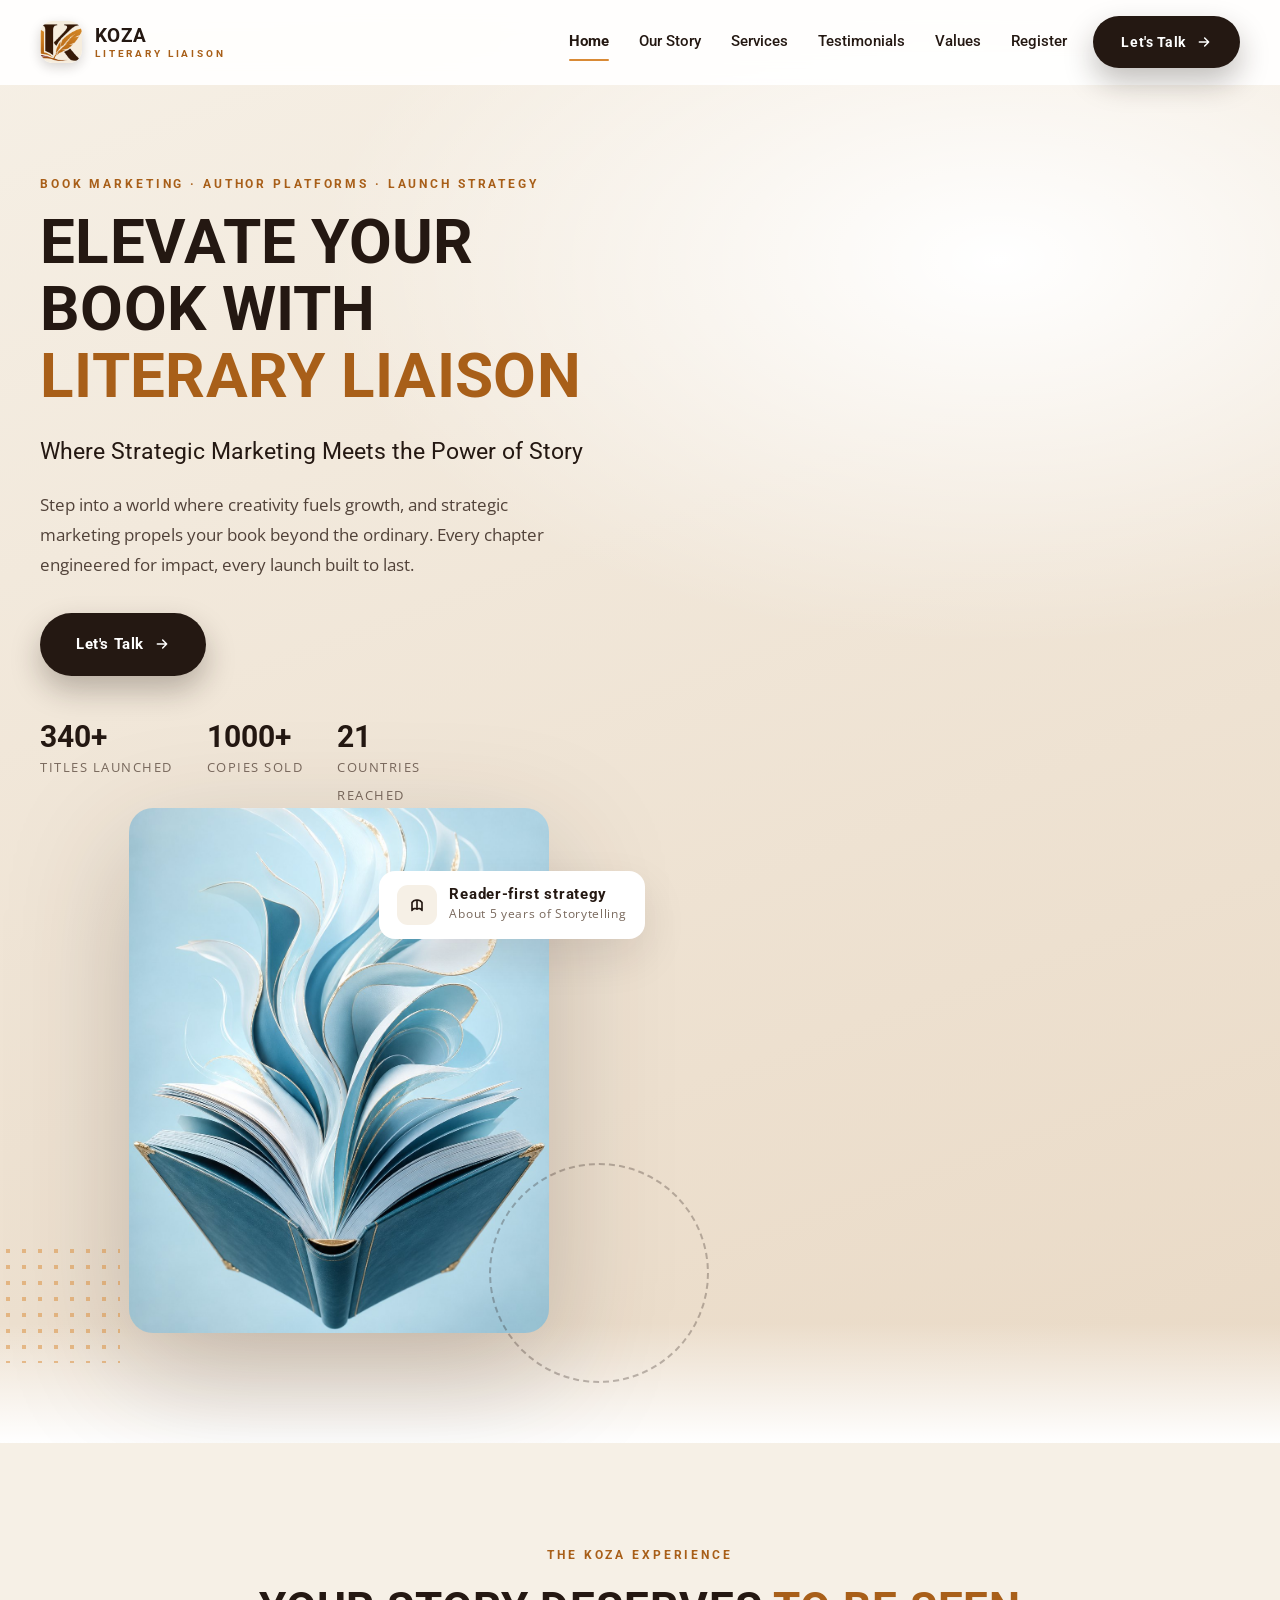
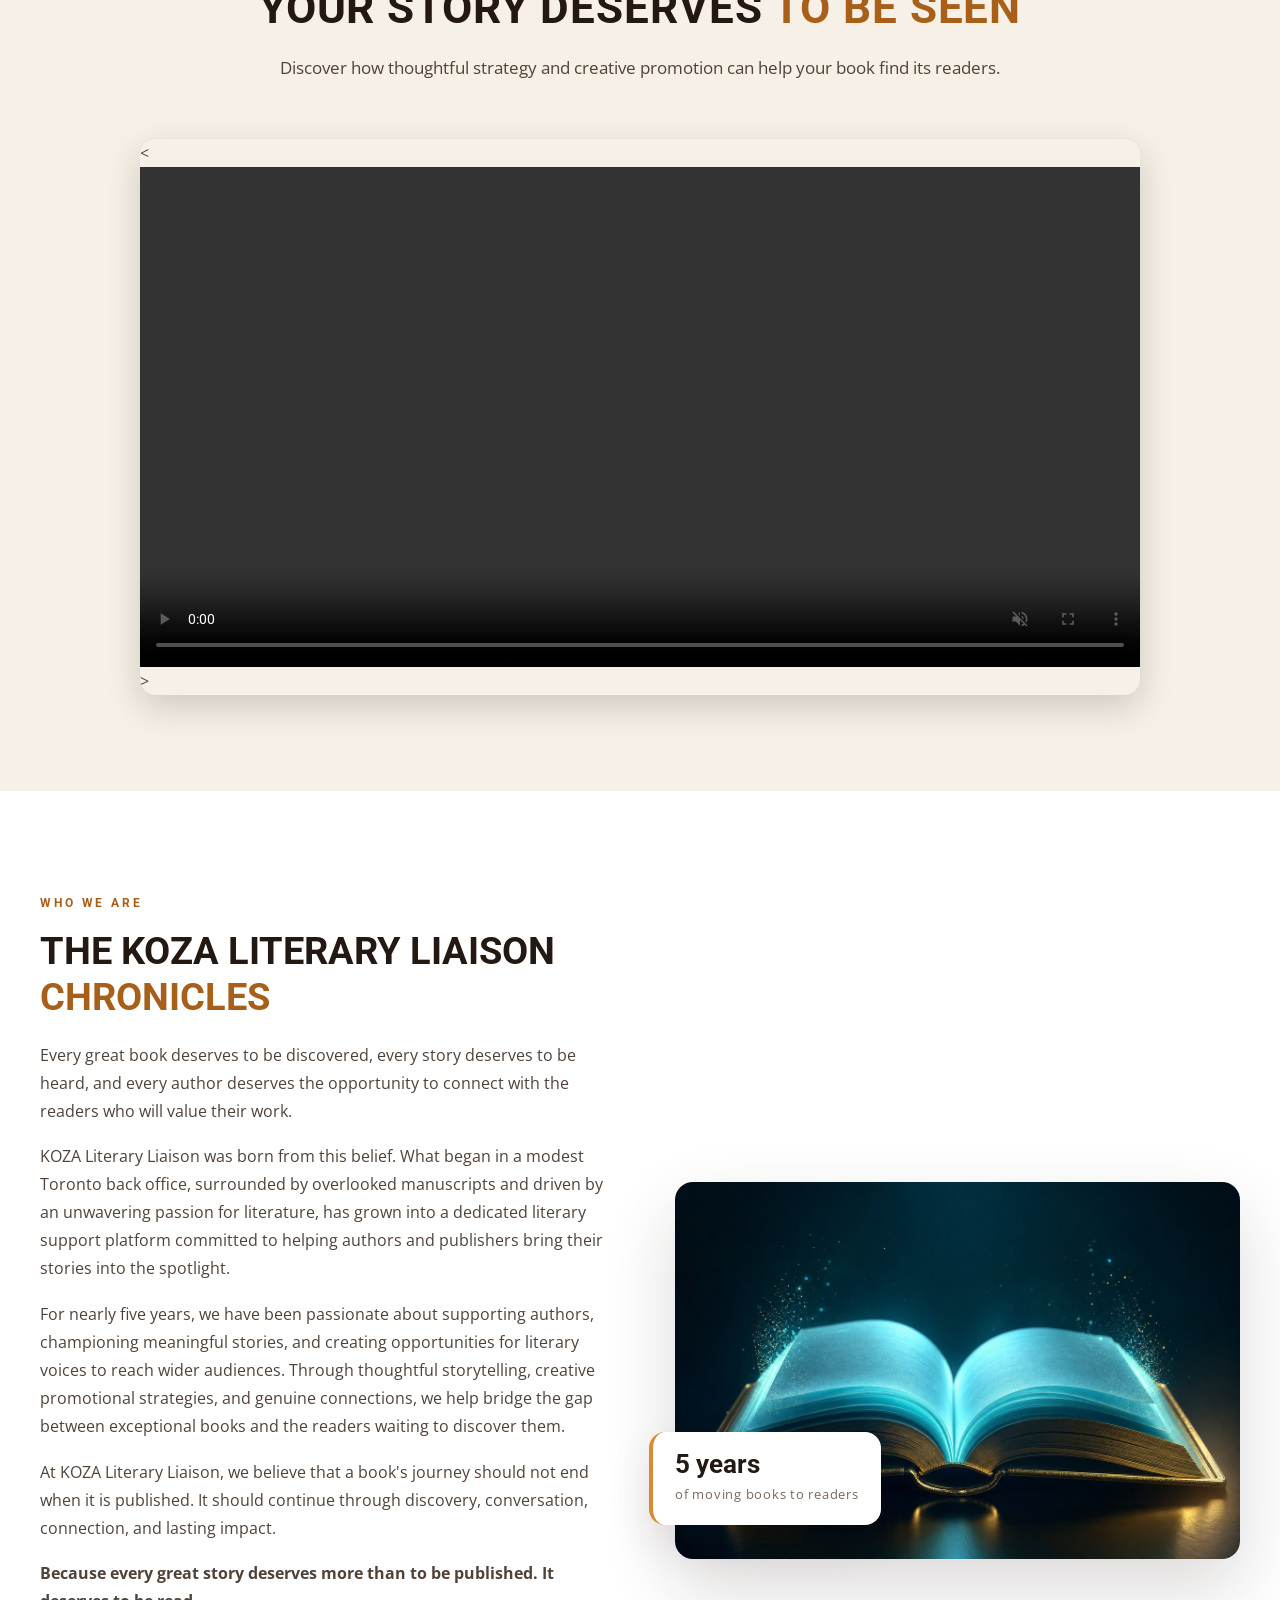
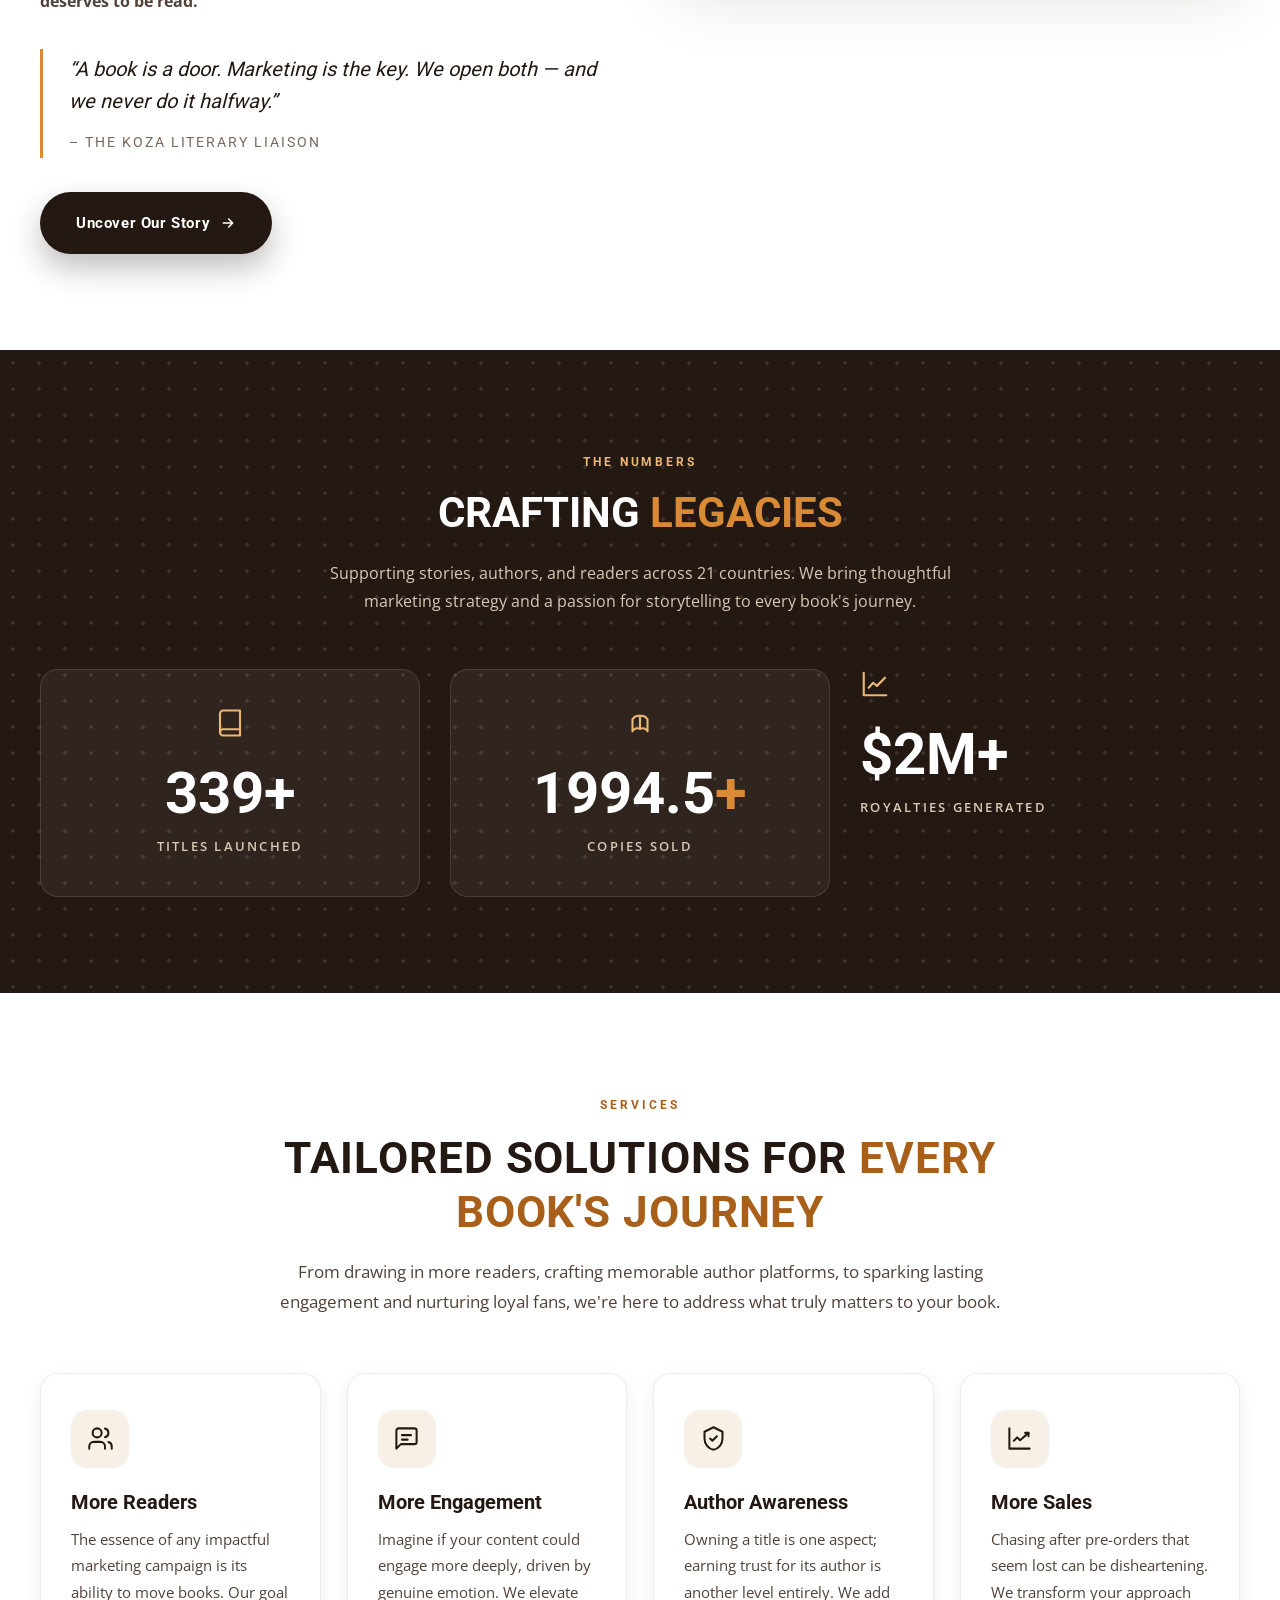
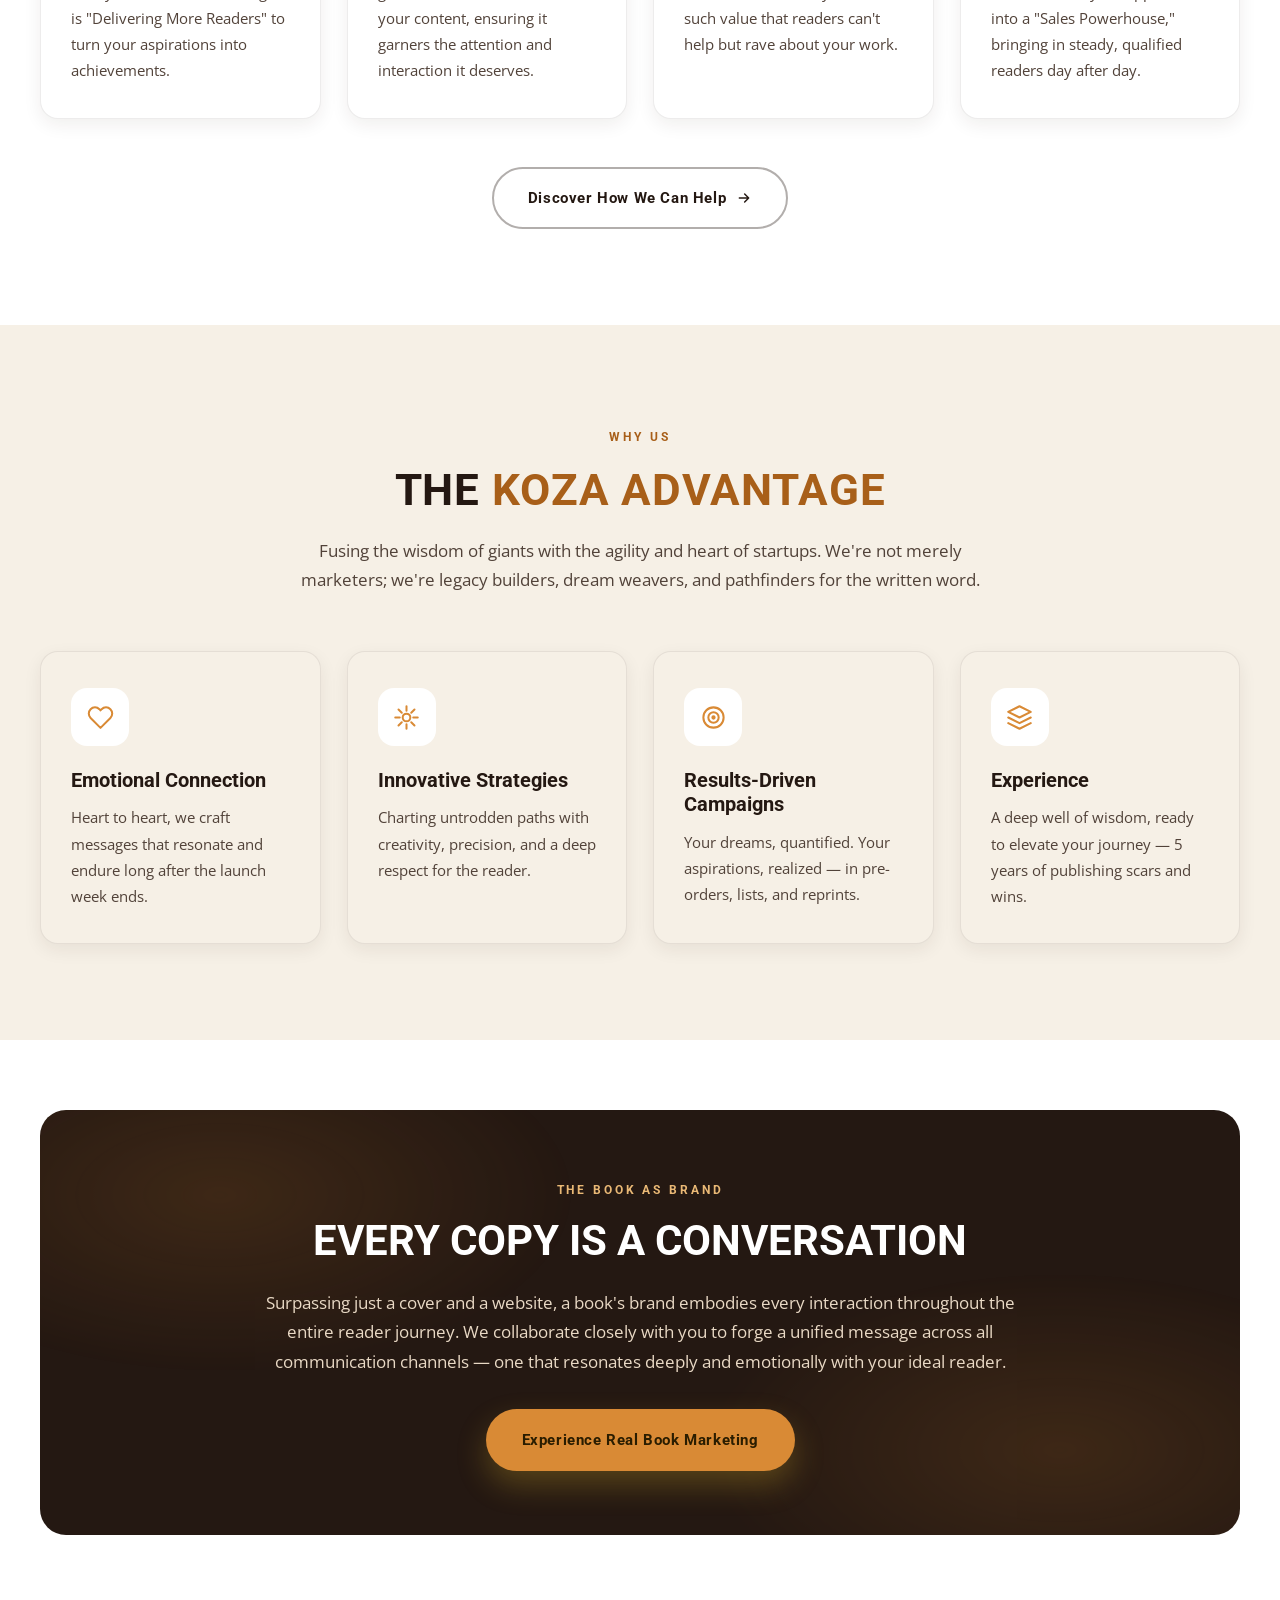
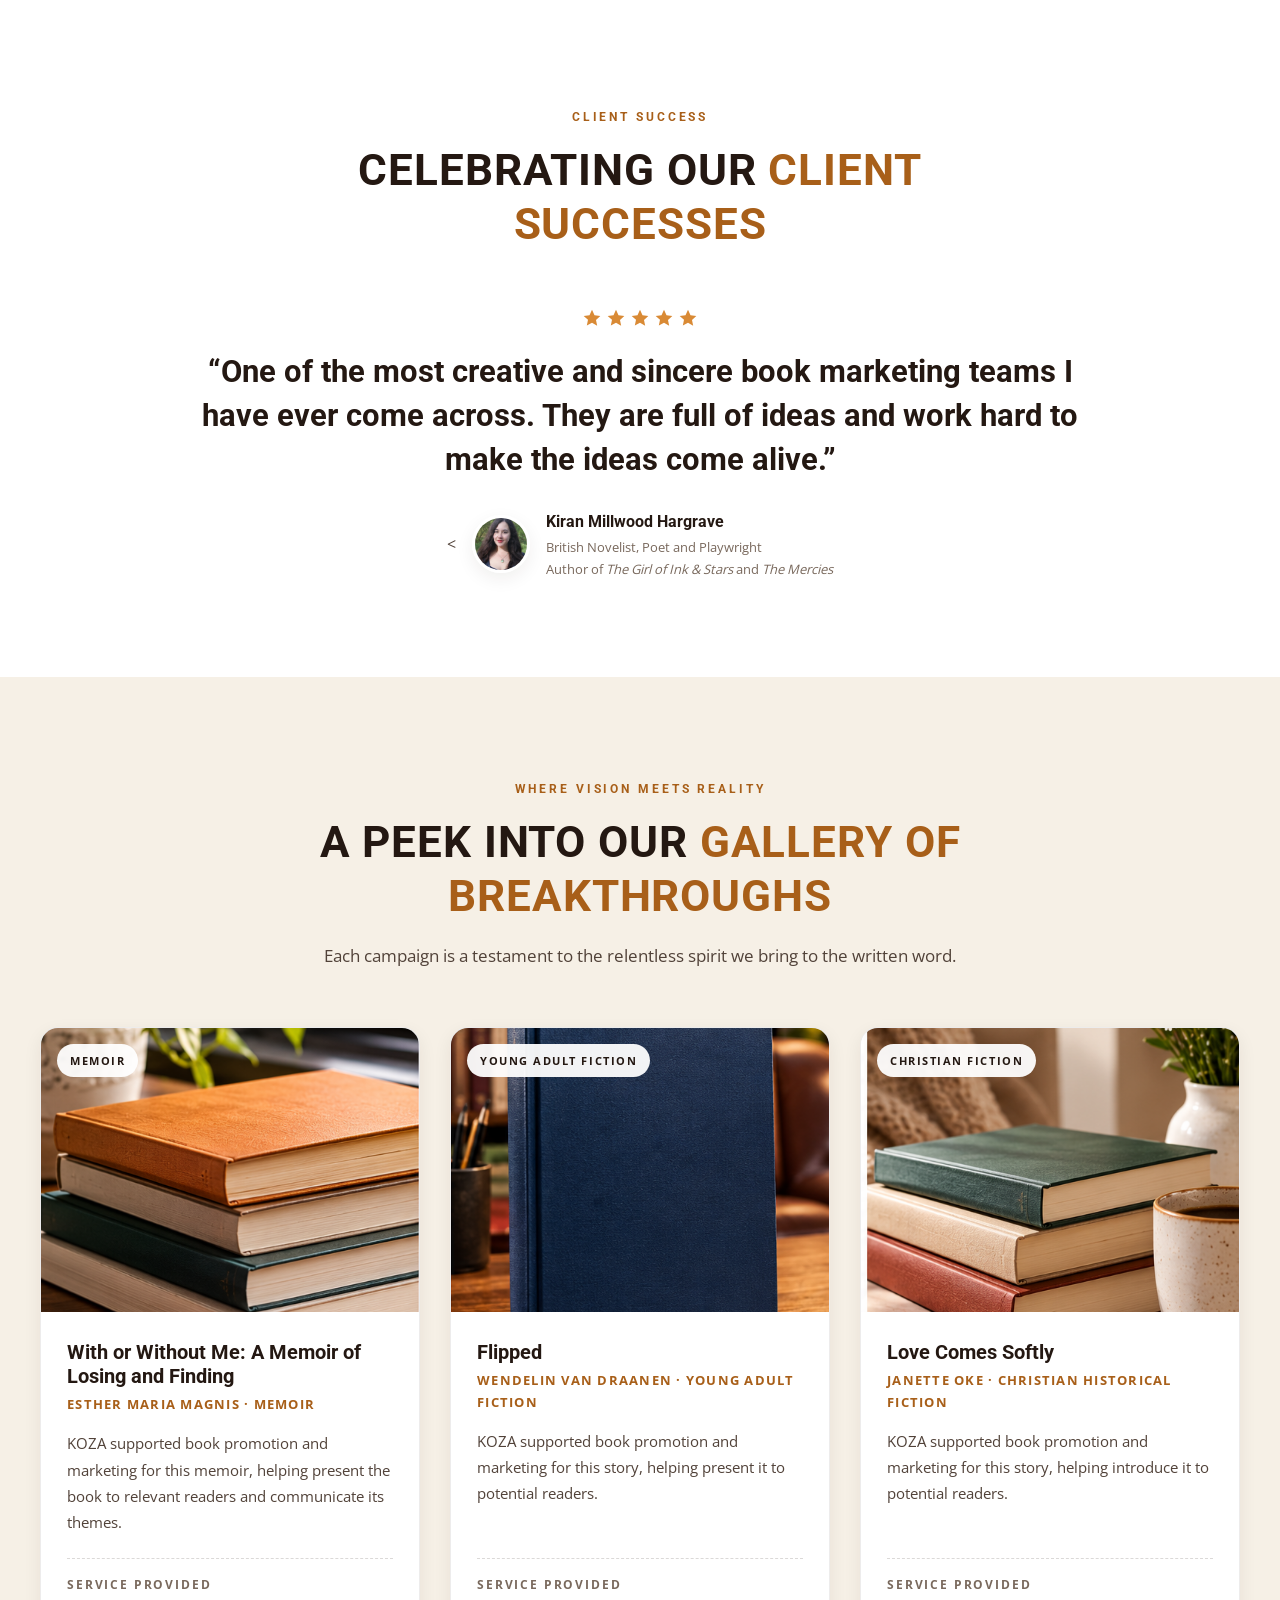
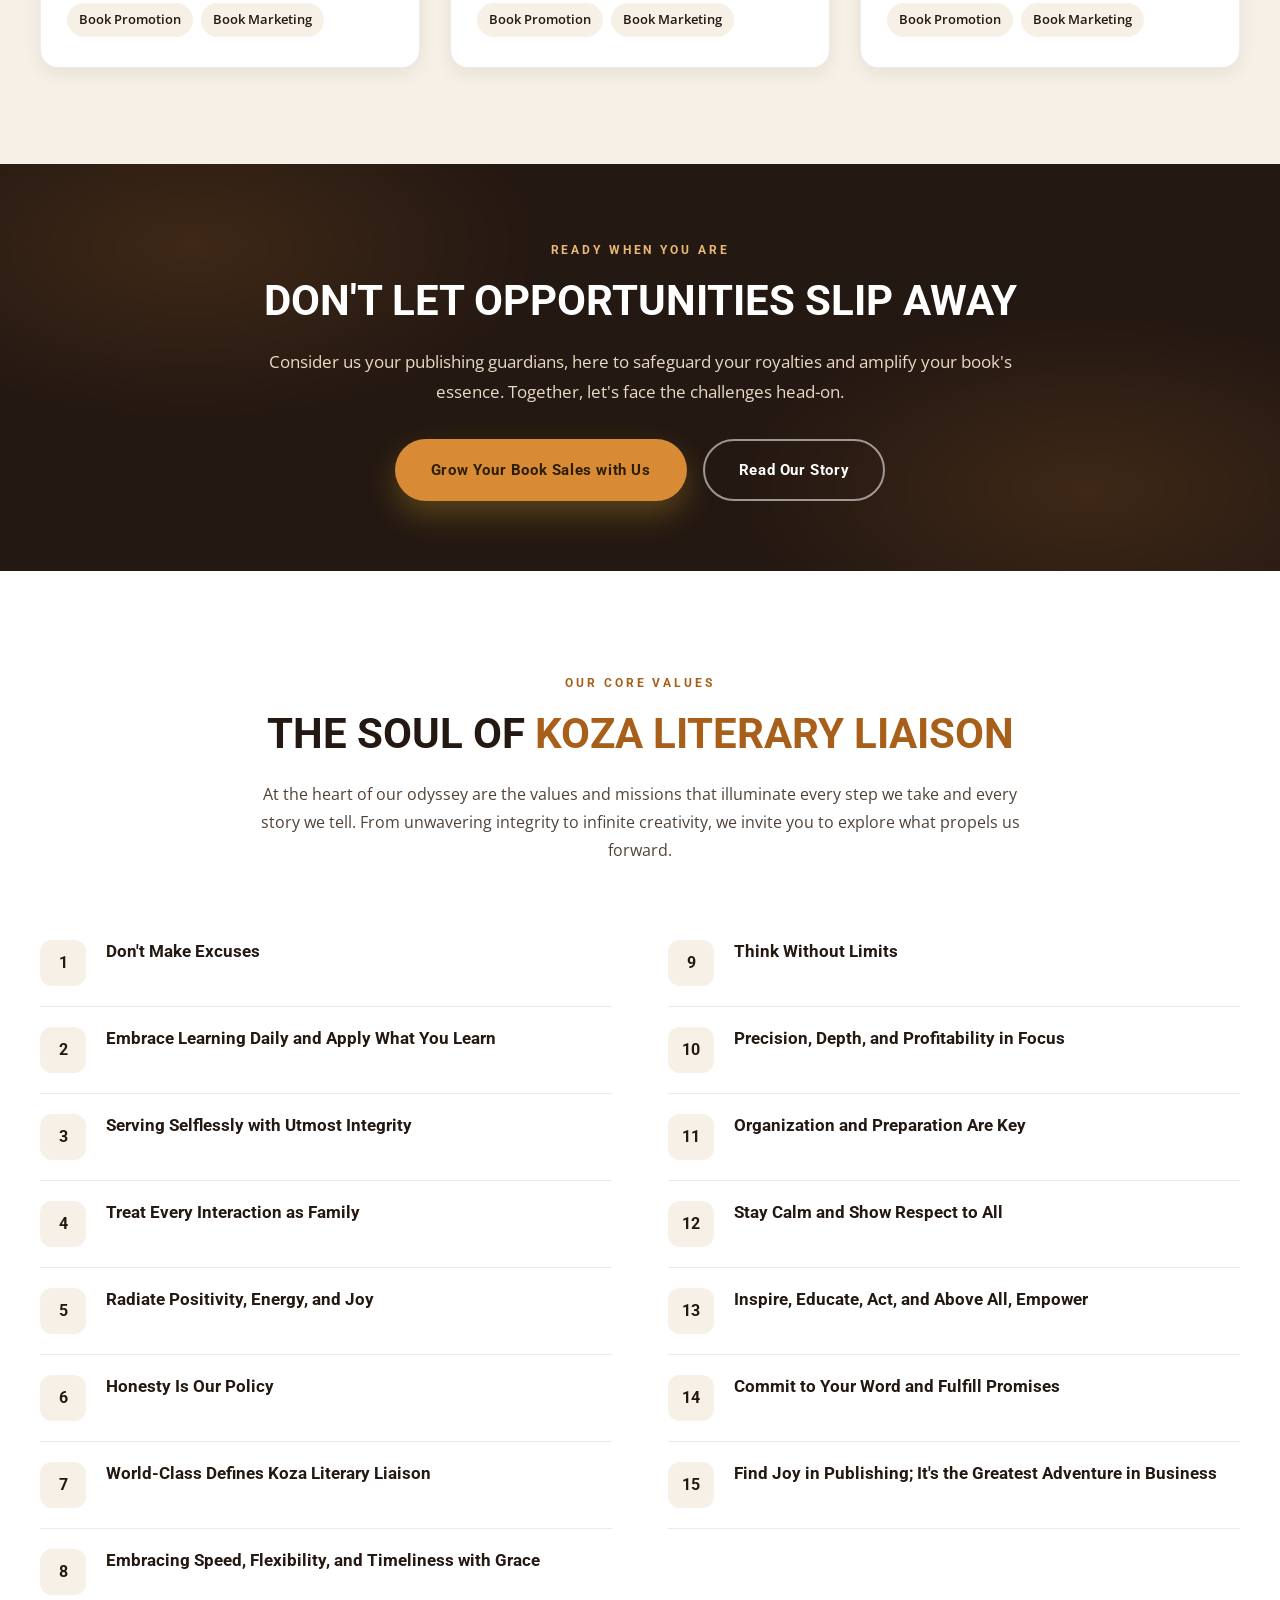
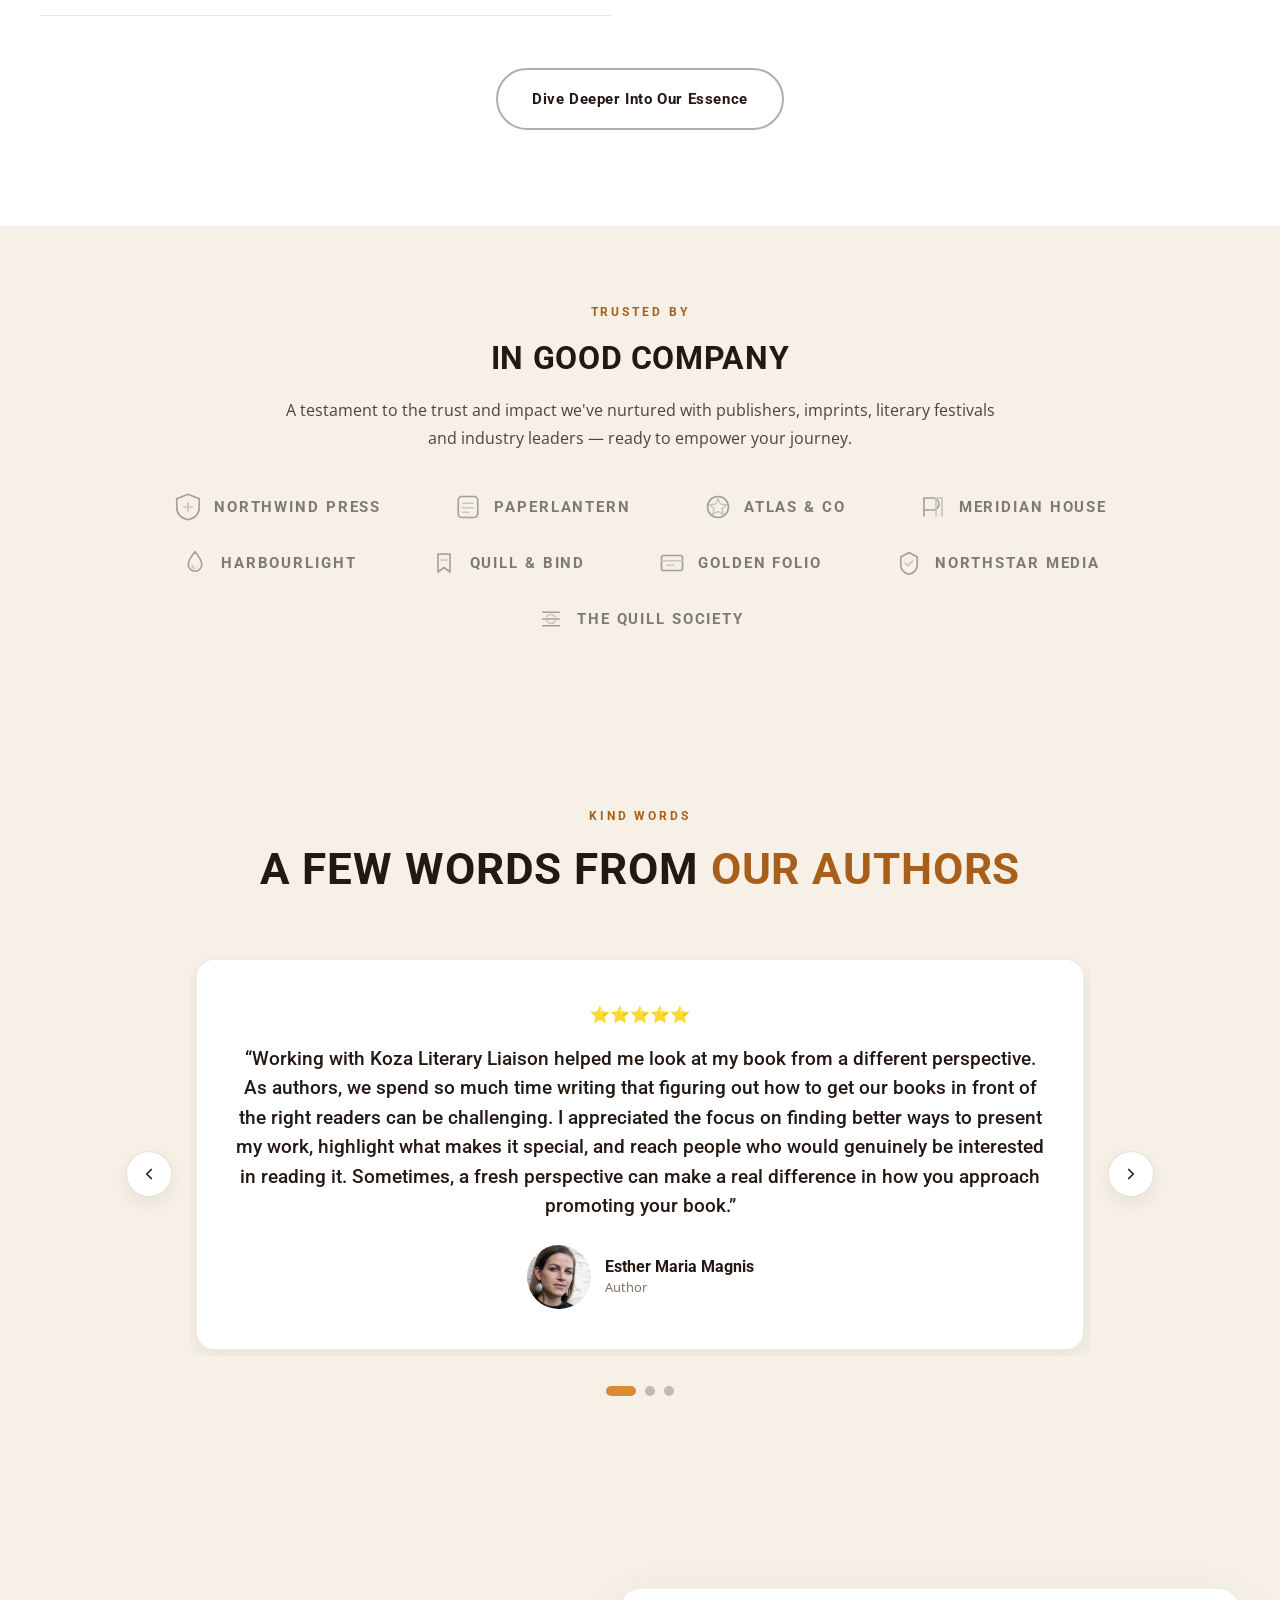
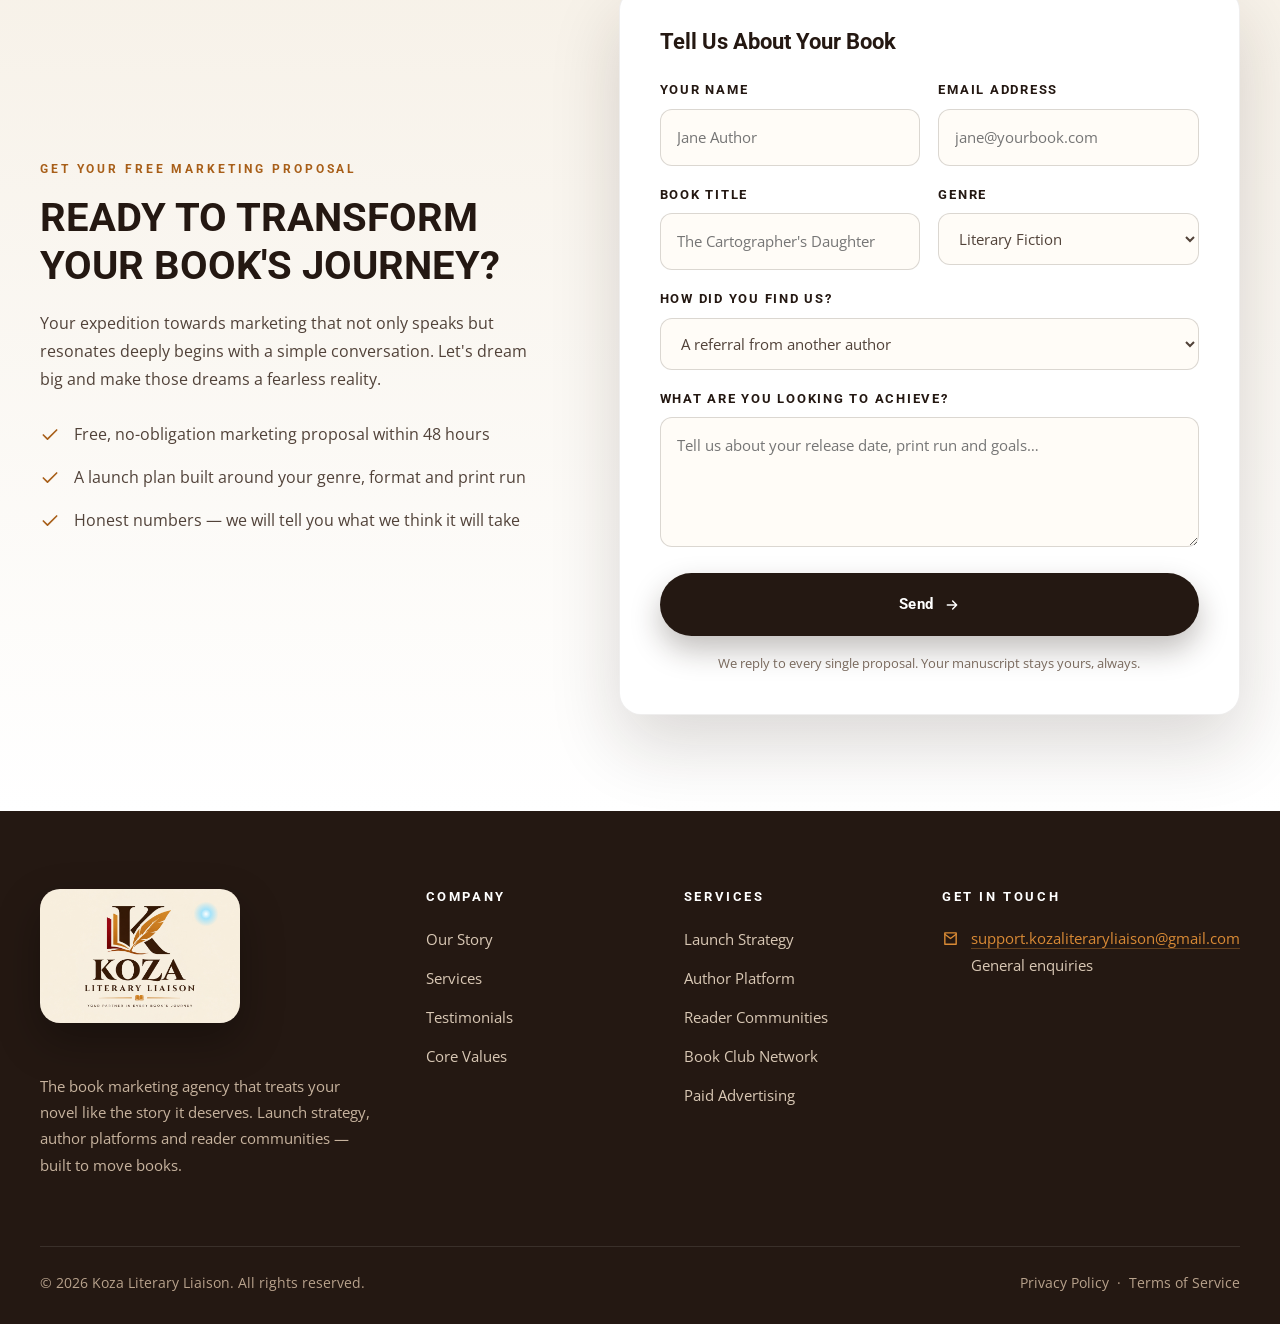
==== commit 604b04fd: "Update index.html" ====
--- a/index.html
+++ b/index.html
@@ -709,7 +709,7 @@
         <ul class="footer__contact">
           <li>
             <svg viewBox="0 0 24 24" fill="none" stroke="currentColor" stroke-width="2" stroke-linecap="round" stroke-linejoin="round"><path d="M4 4h16v16H4z" fill="none"/><path d="m4 6 8 6 8-6"/></svg>
-            <span><a href="mailto:kozaliteraryliaison@gmail.com">kozaliteraryliaison@gmail.com</a><br>General enquiries</span>
+            <span><a href="mailto:support.kozaliteraryliaison@gmail.com">support.kozaliteraryliaison@gmail.com</a><br>General enquiries</span>
           </li>
           <li>
            
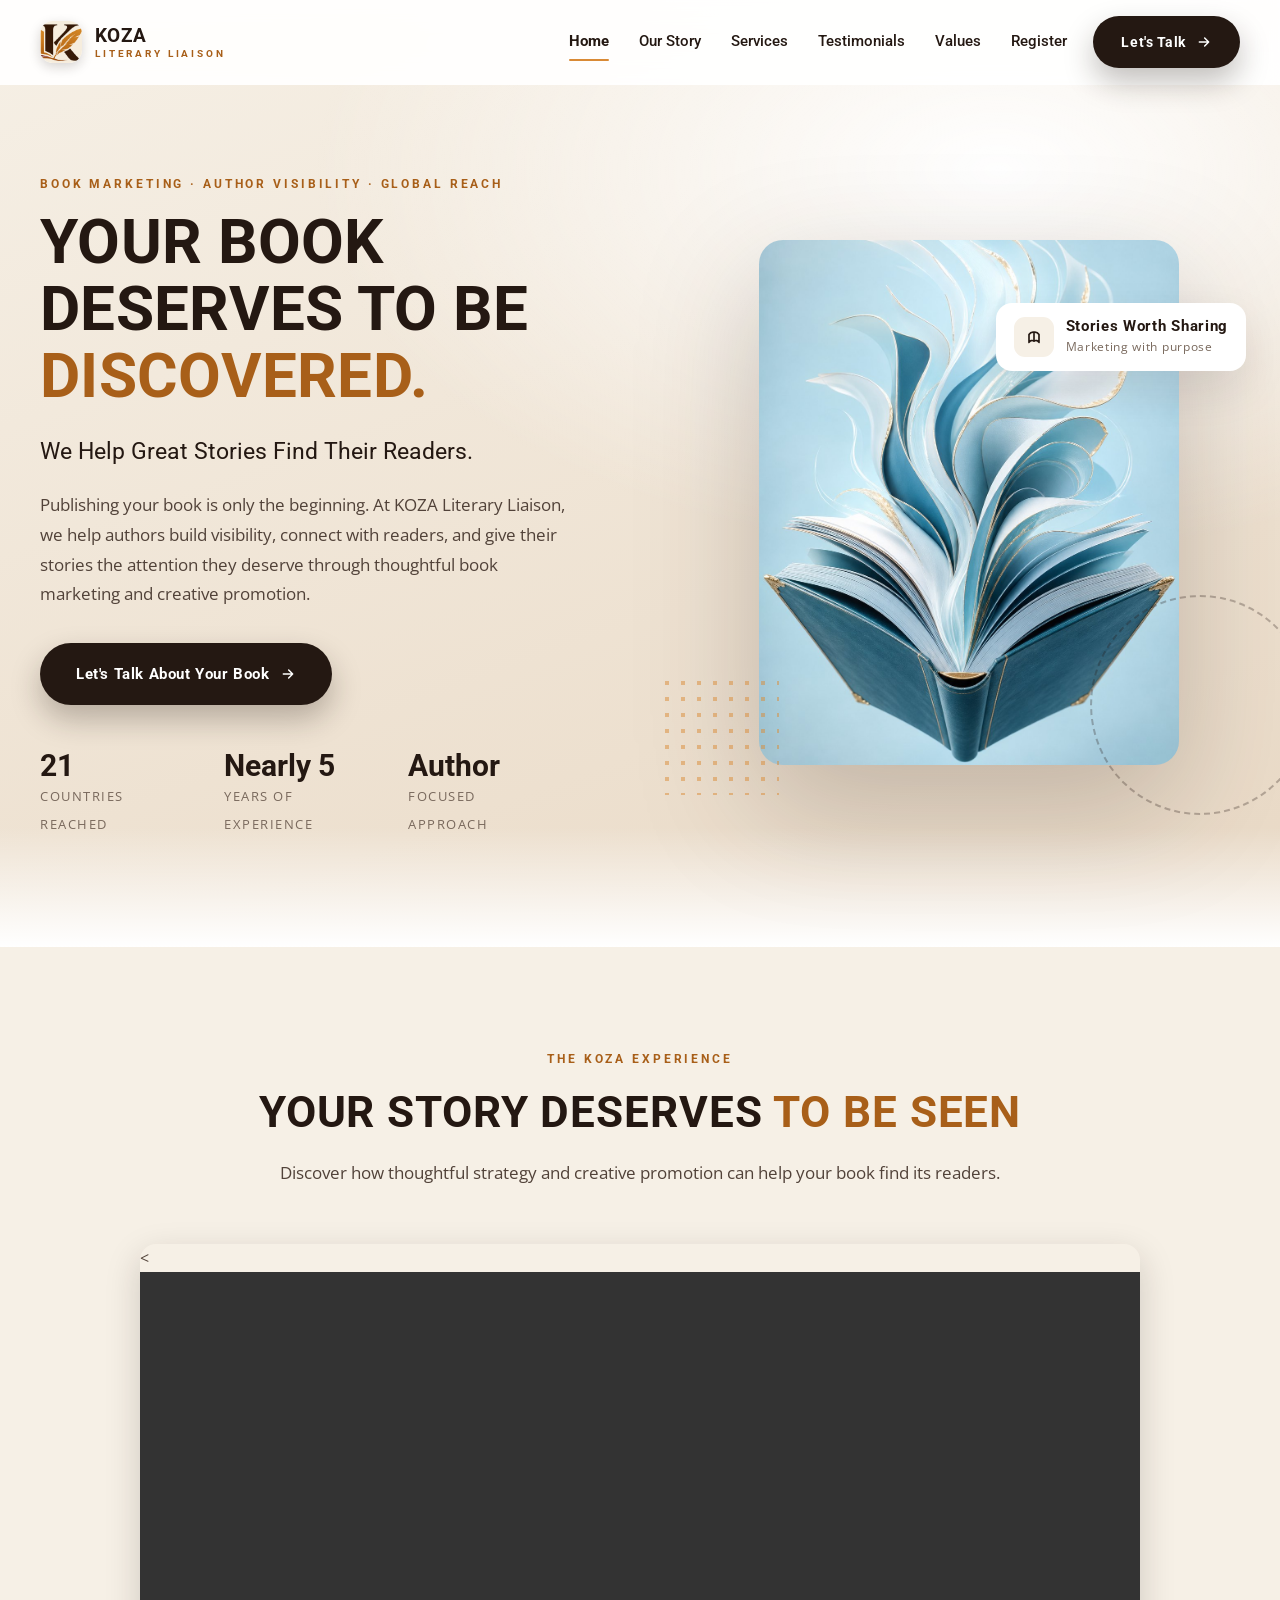
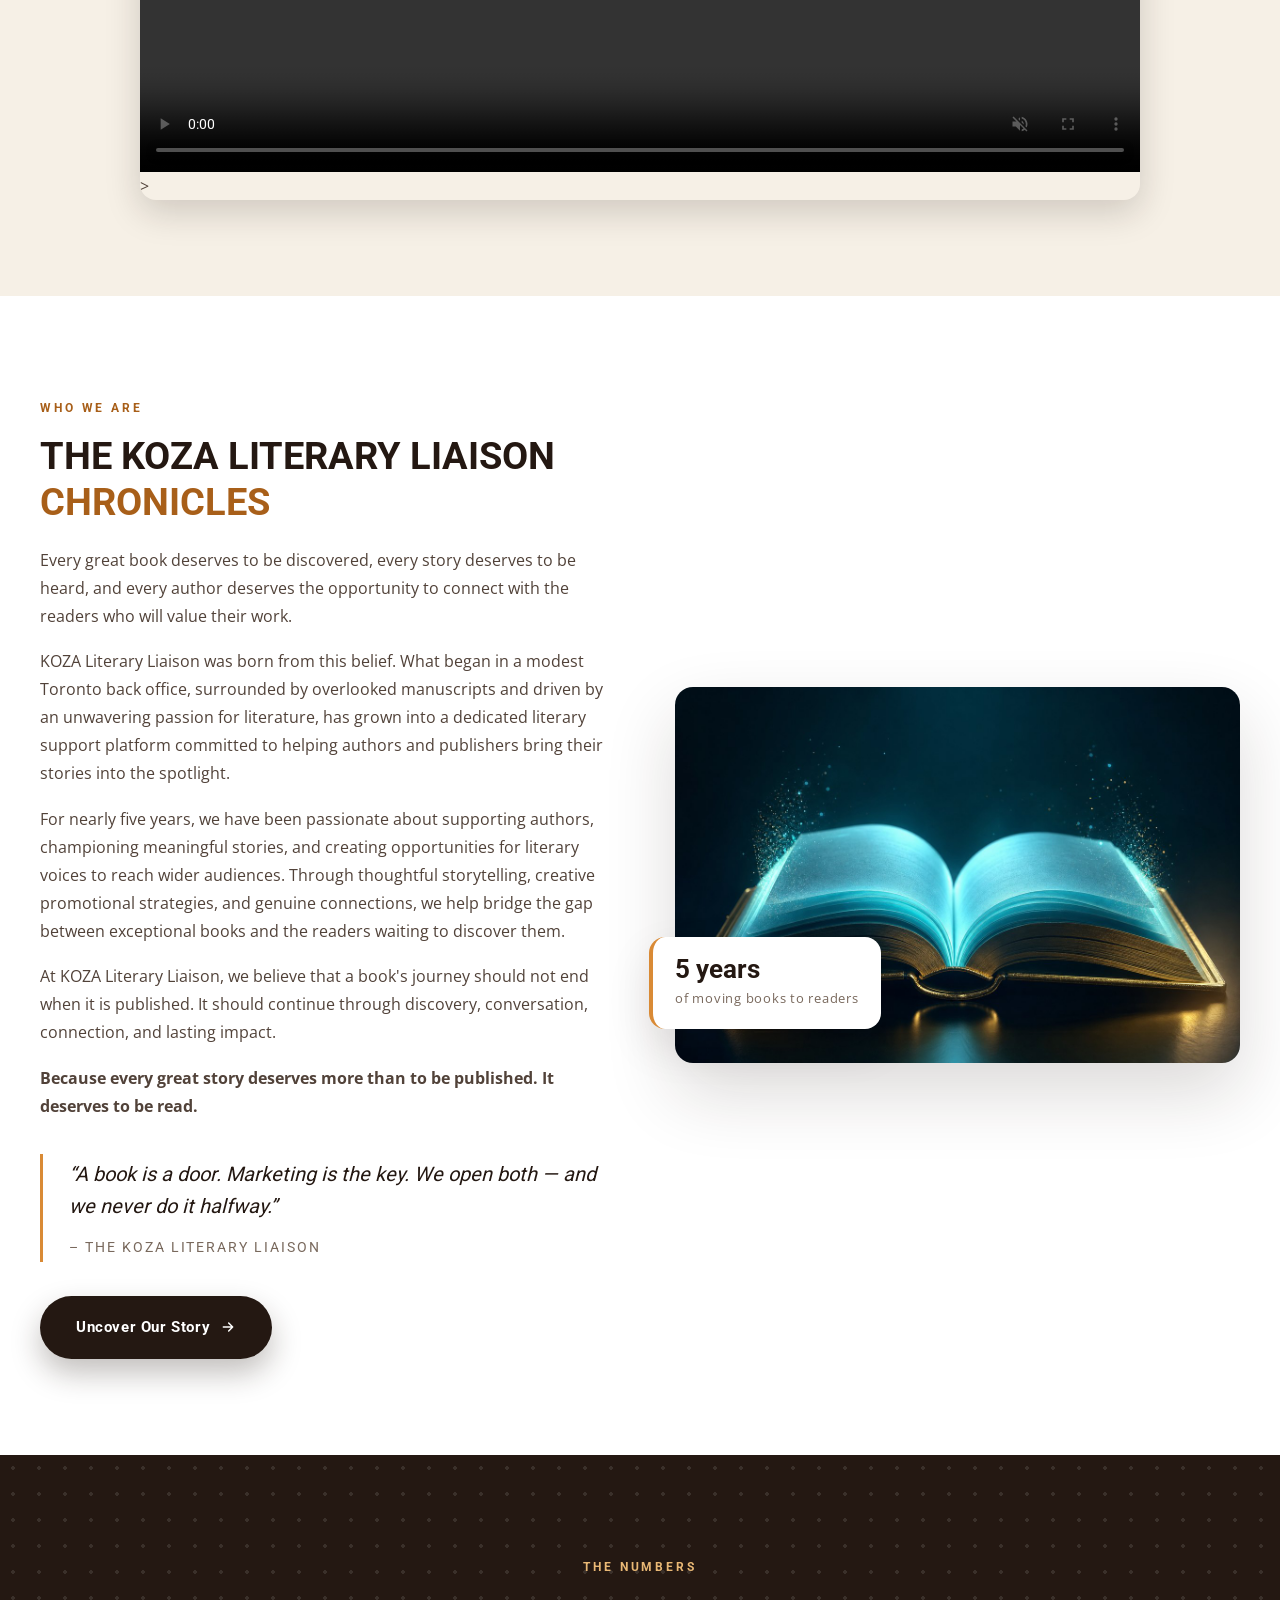
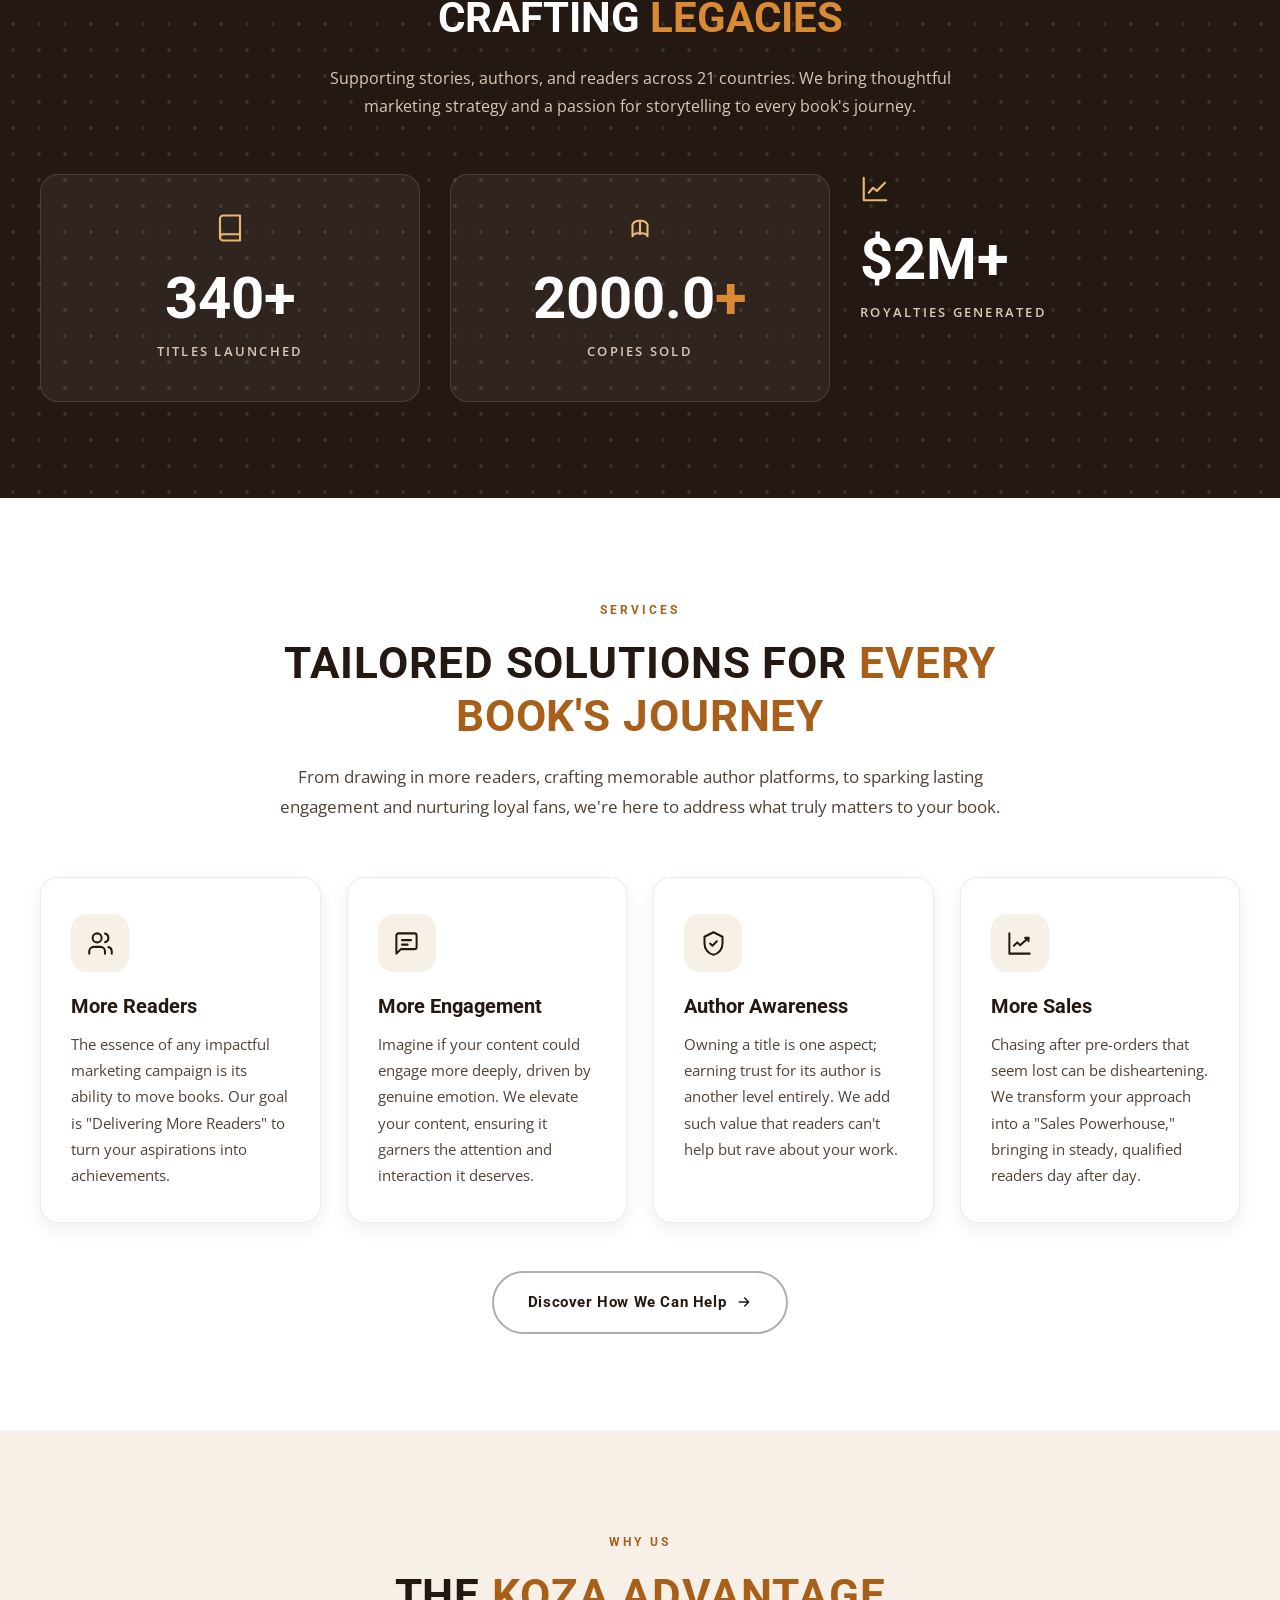
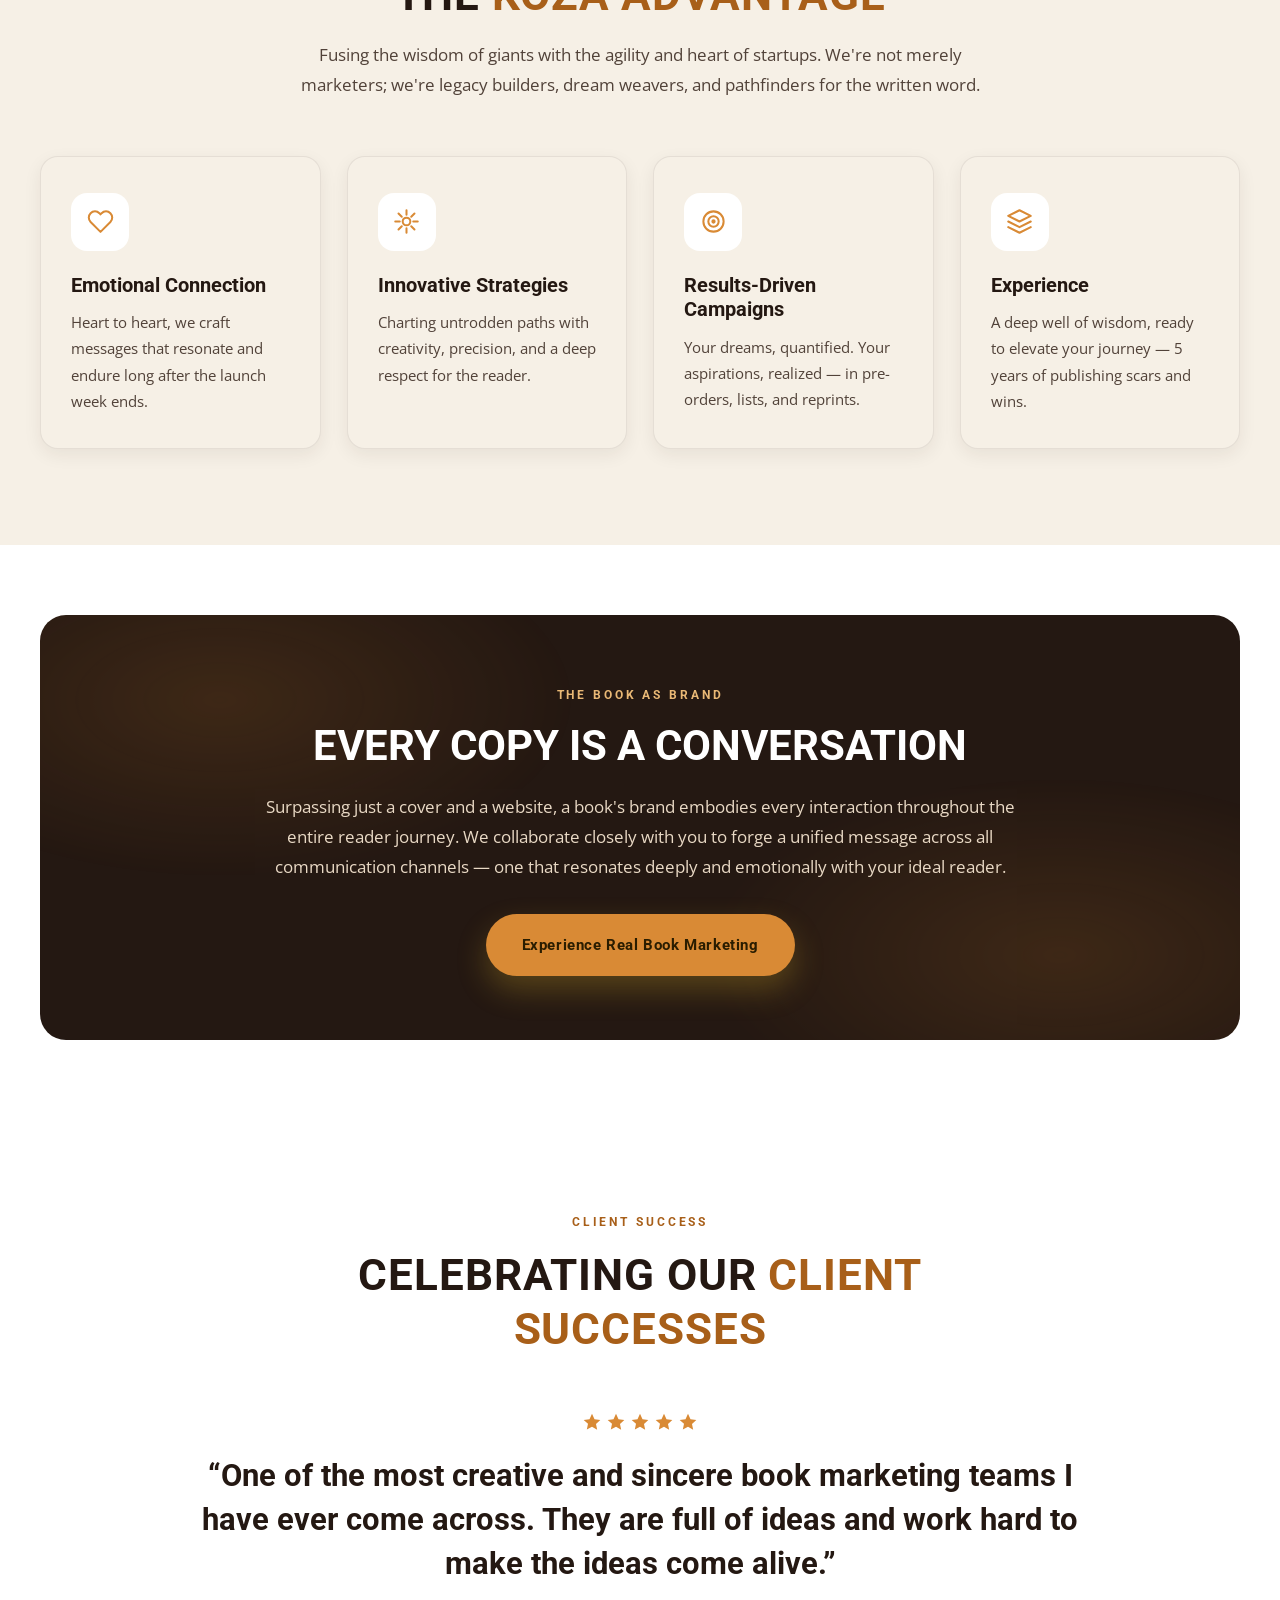
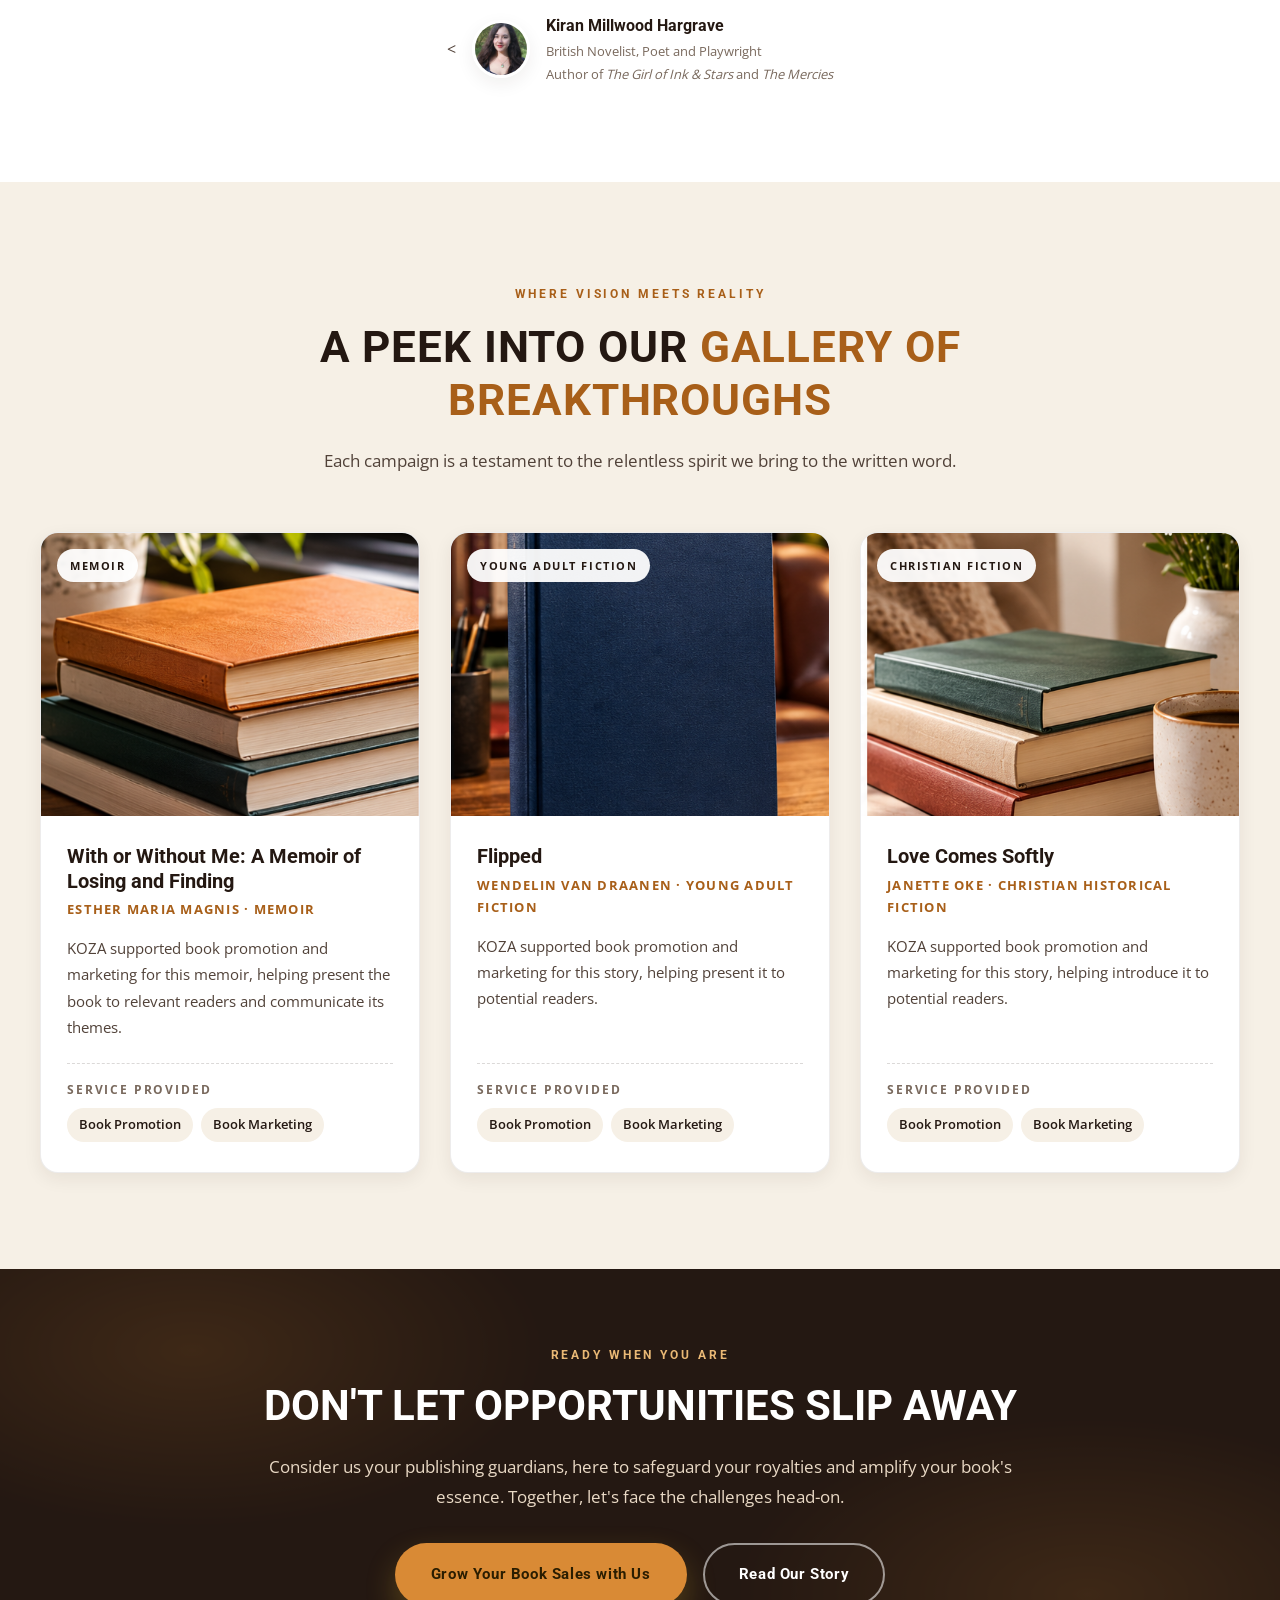
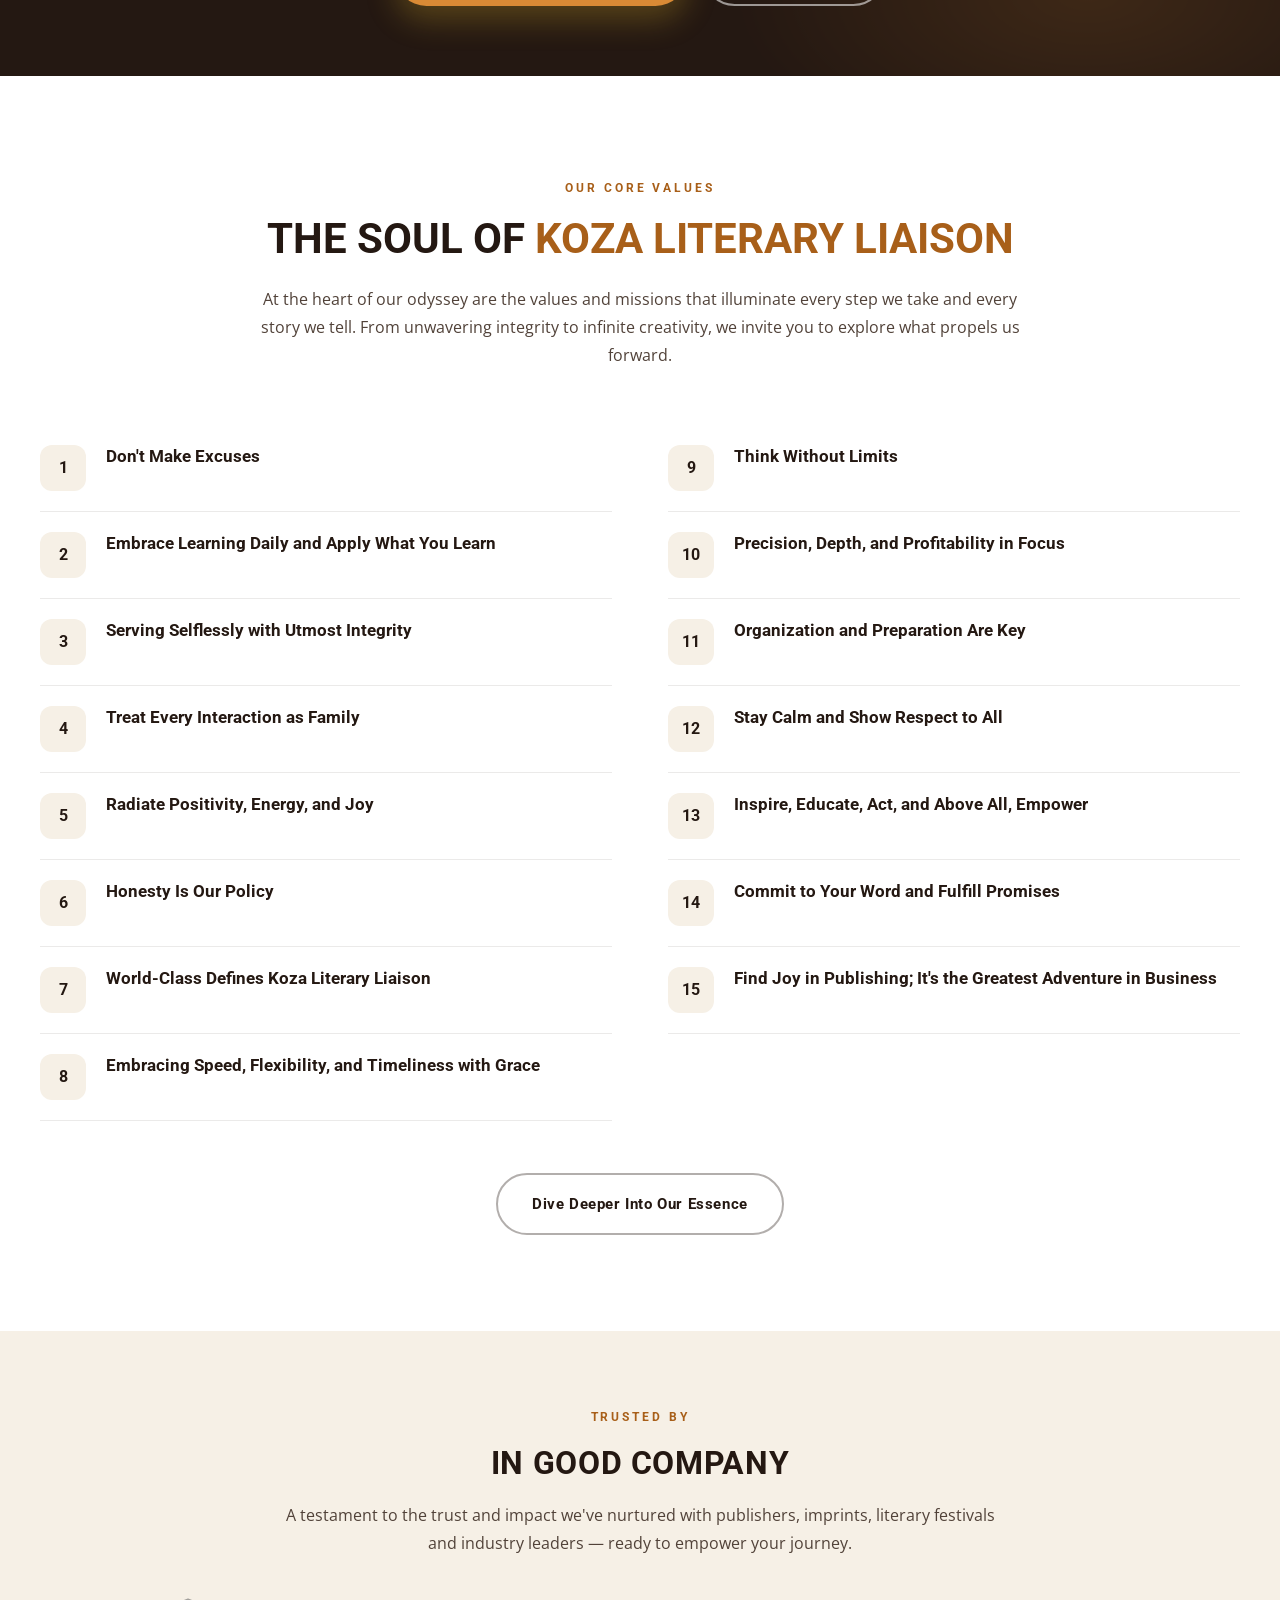
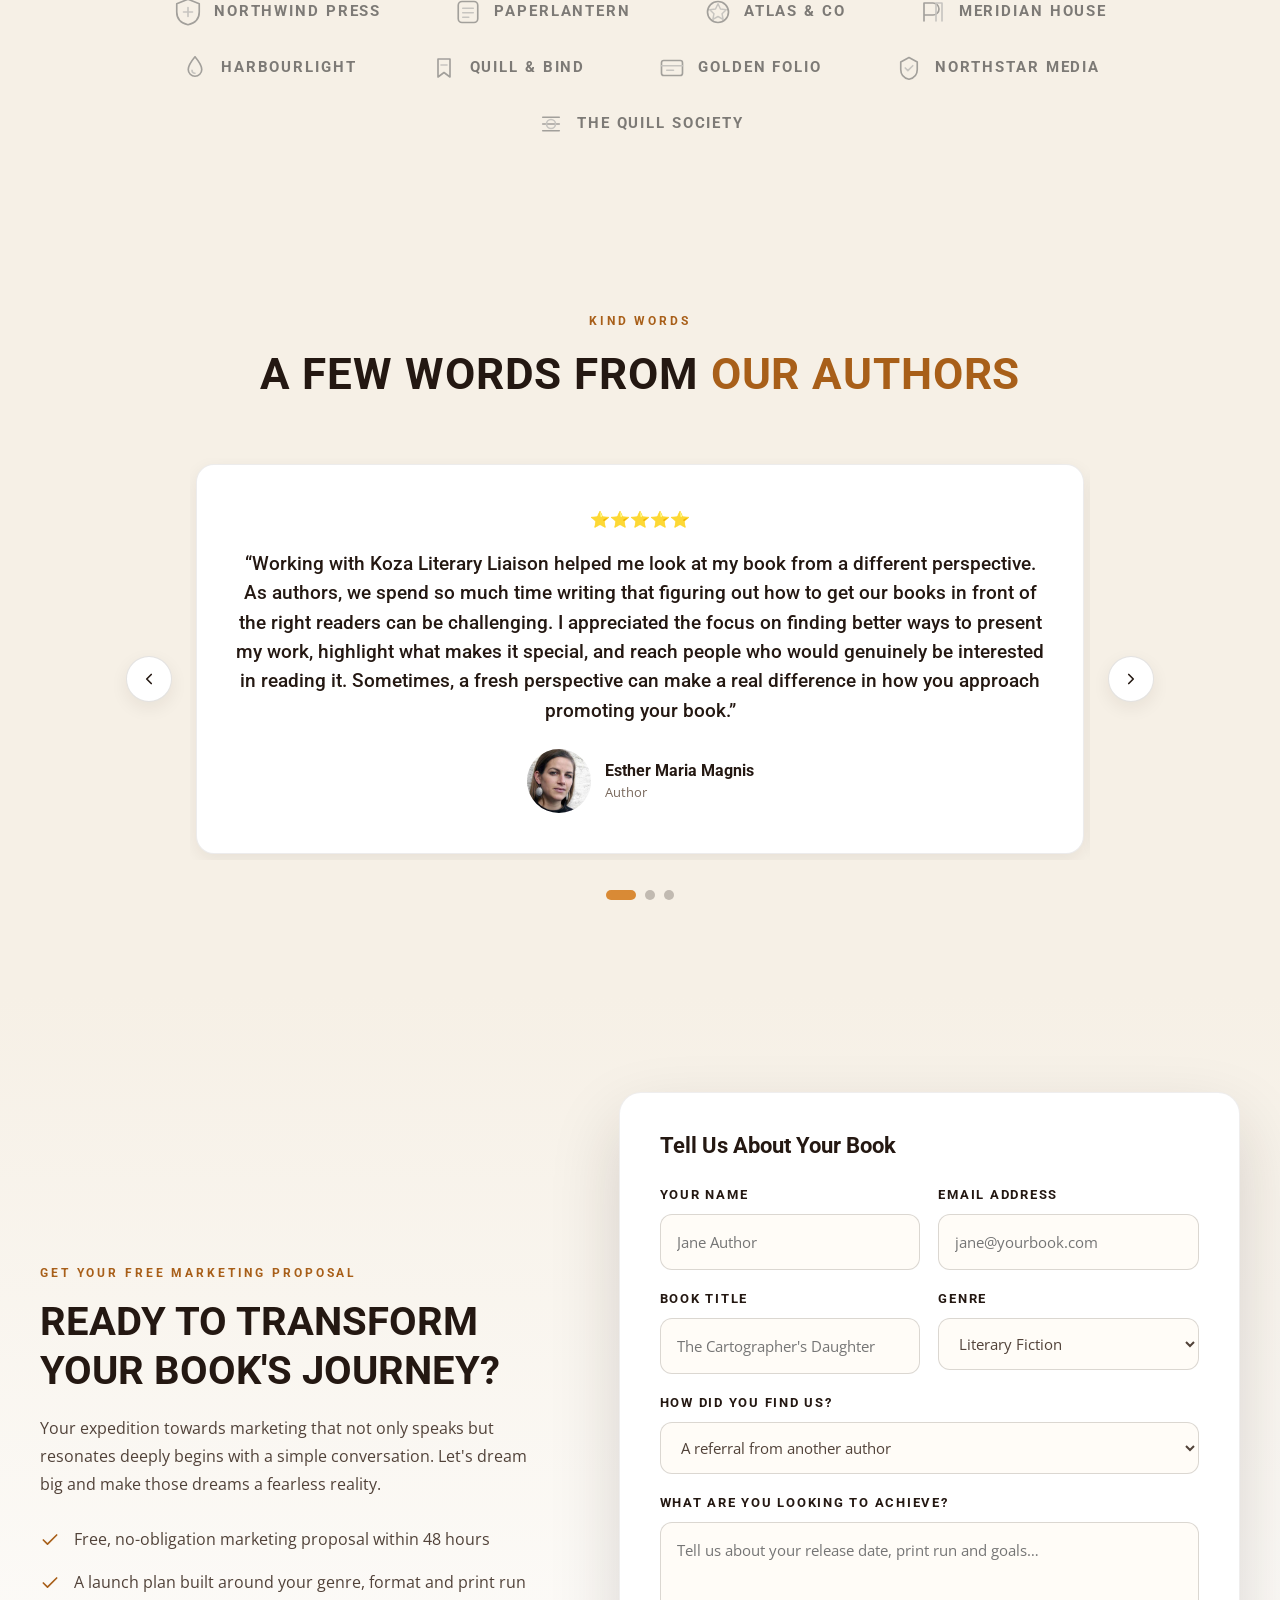
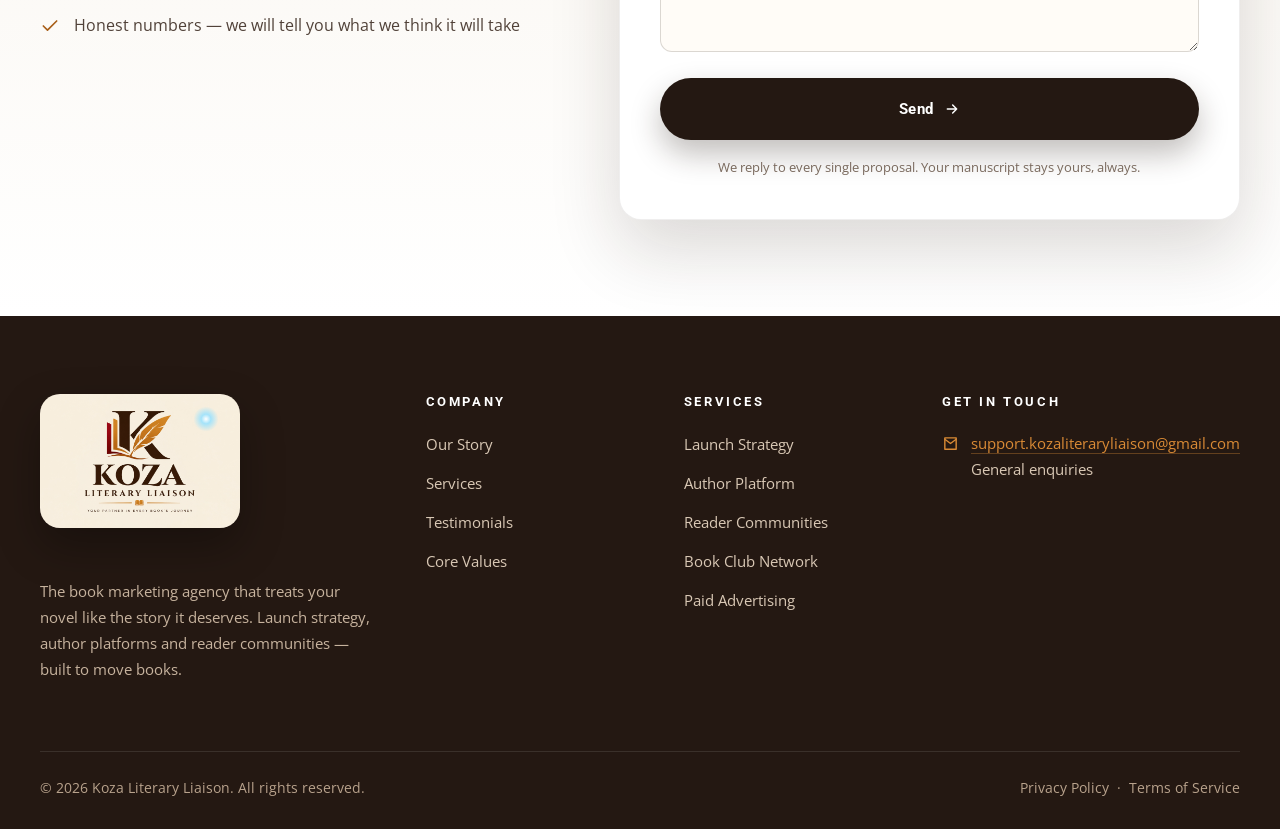
==== commit 717eb0ae: "Revise hero section text and imagery Updated hero section content to enhance messaging and clarity." ====
--- a/index.html
+++ b/index.html
@@ -65,40 +65,78 @@
 <main id="content">
 
 <!-- ============================================================== HERO -->
+
 <section class="hero">
   <div class="wrap hero__inner">
+
     <div class="hero__copy">
-      <span class="eyebrow">Book Marketing · Author Platforms · Launch Strategy</span>
-      <h1>Elevate Your Book With <span class="accent">Literary Liaison</span></h1>
-      <p class="hero__sub">Where Strategic Marketing Meets the Power of Story</p>
-      <p class="hero__text">Step into a world where creativity fuels growth, and strategic marketing propels your book beyond the ordinary. Every chapter engineered for impact, every launch built to last.</p>
-     
-<div class="hero__actions">
-  <a class="btn btn--primary" href="lets-talk.html">
-    Let's Talk
-    <svg viewBox="0 0 24 24" fill="none" stroke="currentColor" stroke-width="2.2" stroke-linecap="round" stroke-linejoin="round"><path d="M5 12h14M13 6l6 6-6 6"/></svg>
-  </a>
-</div>
-<div class="hero__meta">
-  <div><strong>340+</strong><span>Titles Launched</span></div>
-  <div><strong>1000+</strong><span>Copies Sold</span></div>
-  <div><strong>21</strong><span>Countries Reached</span></div>
-</div>
+      <span class="eyebrow">BOOK MARKETING · AUTHOR VISIBILITY · GLOBAL REACH</span>
+
+      <h1>
+        Your Book Deserves to Be
+        <span class="accent">Discovered.</span>
+      </h1>
+
+      <p class="hero__sub">
+        We Help Great Stories Find Their Readers.
+      </p>
+
+      <p class="hero__text">
+        Publishing your book is only the beginning. At KOZA Literary Liaison,
+        we help authors build visibility, connect with readers, and give their
+        stories the attention they deserve through thoughtful book marketing
+        and creative promotion.
+      </p>
+
+      <div class="hero__actions">
+        <a class="btn btn--primary" href="lets-talk.html">
+          Let's Talk About Your Book
+          <svg viewBox="0 0 24 24" fill="none" stroke="currentColor"
+            stroke-width="2.2" stroke-linecap="round" stroke-linejoin="round">
+            <path d="M5 12h14M13 6l6 6-6 6"/>
+          </svg>
+        </a>
+      </div>
+
+      <div class="hero__meta">
+        <div>
+          <strong>21</strong>
+          <span>Countries Reached</span>
+        </div>
+        <div>
+          <strong>Nearly 5</strong>
+          <span>Years of Experience</span>
+        </div>
+        <div>
+          <strong>Author</strong>
+          <span>Focused Approach</span>
+        </div>
+      </div>
+    </div>
 
     <div class="hero__art">
       <span class="hero__badge">
         <span class="ico">
-          <svg viewBox="0 0 24 24" fill="none" stroke="currentColor" stroke-width="2" stroke-linecap="round" stroke-linejoin="round"><path d="M12 6.3A6 6 0 0 0 6 9v9.5a4.5 4.5 0 0 1 6-1.8 4.5 4.5 0 0 1 6 1.8V9a6 6 0 0 0-6-2.7Z"/><path d="M12 6.3v10.4"/></svg>
+          <svg viewBox="0 0 24 24" fill="none" stroke="currentColor"
+            stroke-width="2" stroke-linecap="round" stroke-linejoin="round">
+            <path d="M12 6.3A6 6 0 0 0 6 9v9.5a4.5 4.5 0 0 1 6-1.8 4.5 4.5 0 0 1 6 1.8V9a6 6 0 0 0-6-2.7Z"/>
+            <path d="M12 6.3v10.4"/>
+          </svg>
         </span>
         <span>
-          <strong>Reader-first strategy</strong>
-          <span>About 5 years of Storytelling</span>
+          <strong>Stories Worth Sharing</strong>
+          <span>Marketing with purpose</span>
         </span>
       </span>
-      <img src="assets/img/hero-art.jpg" alt="An open book with pages unfurling into flowing ribbons of teal and gold light" width="1024" height="1536">
+
+      <img src="assets/img/hero-art.jpg"
+        alt="An elegant open book representing stories reaching readers"
+        width="1024" height="1536">
+
       <span class="dots" aria-hidden="true"></span>
       <span class="hero__ring" aria-hidden="true"></span>
     </div>
+
   </div>
 </section>
 
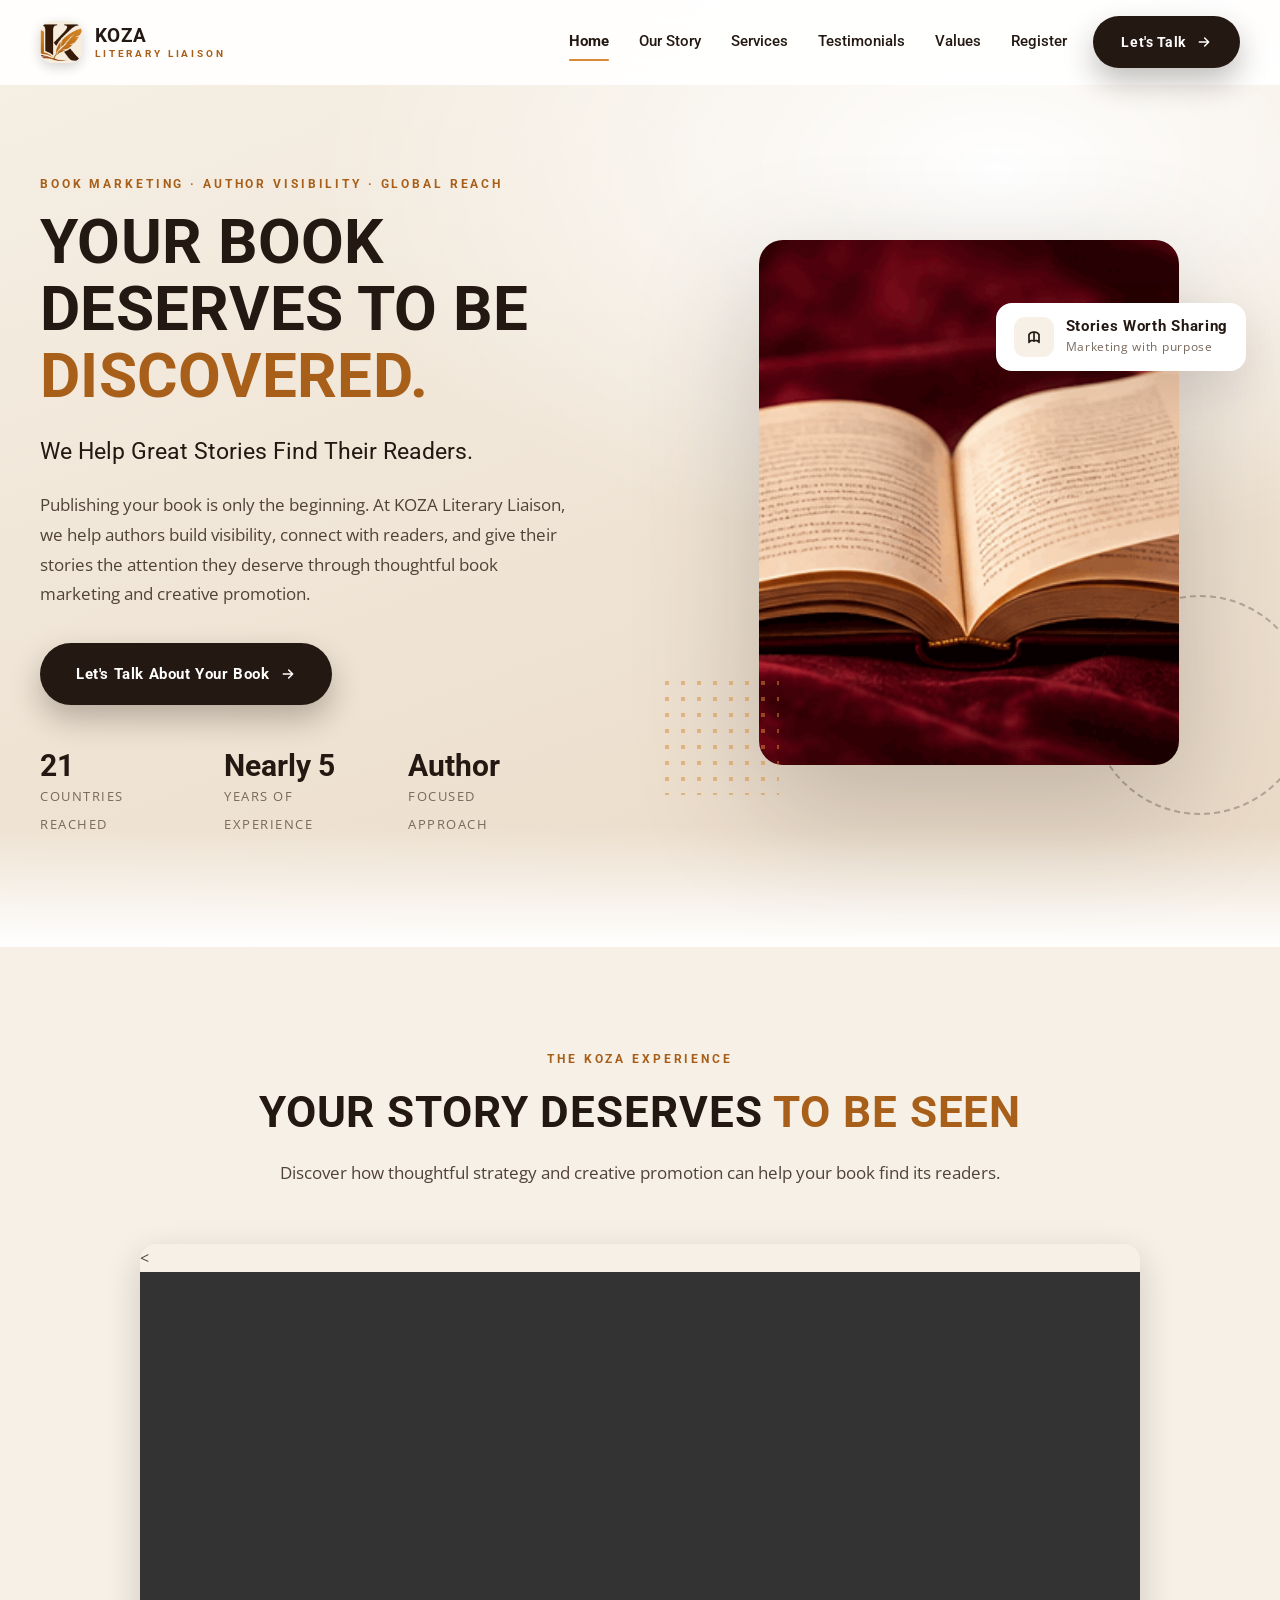
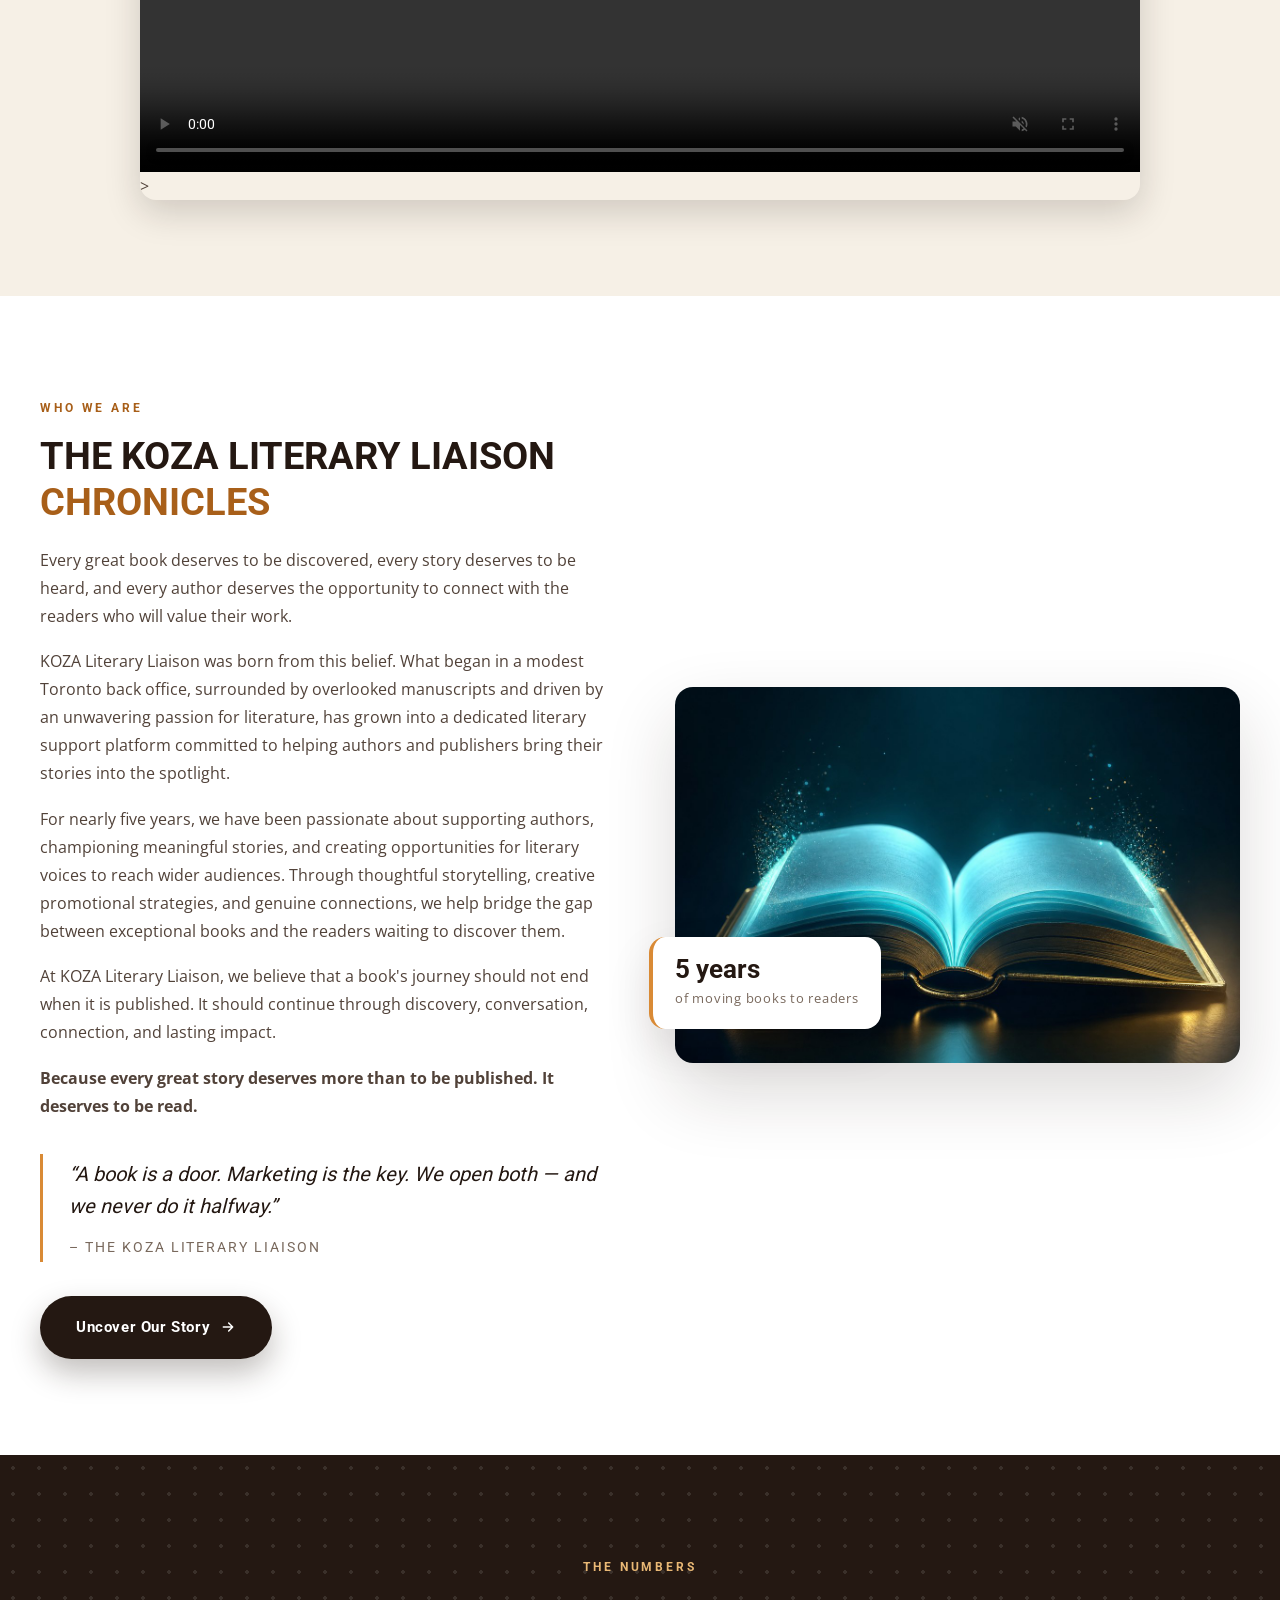
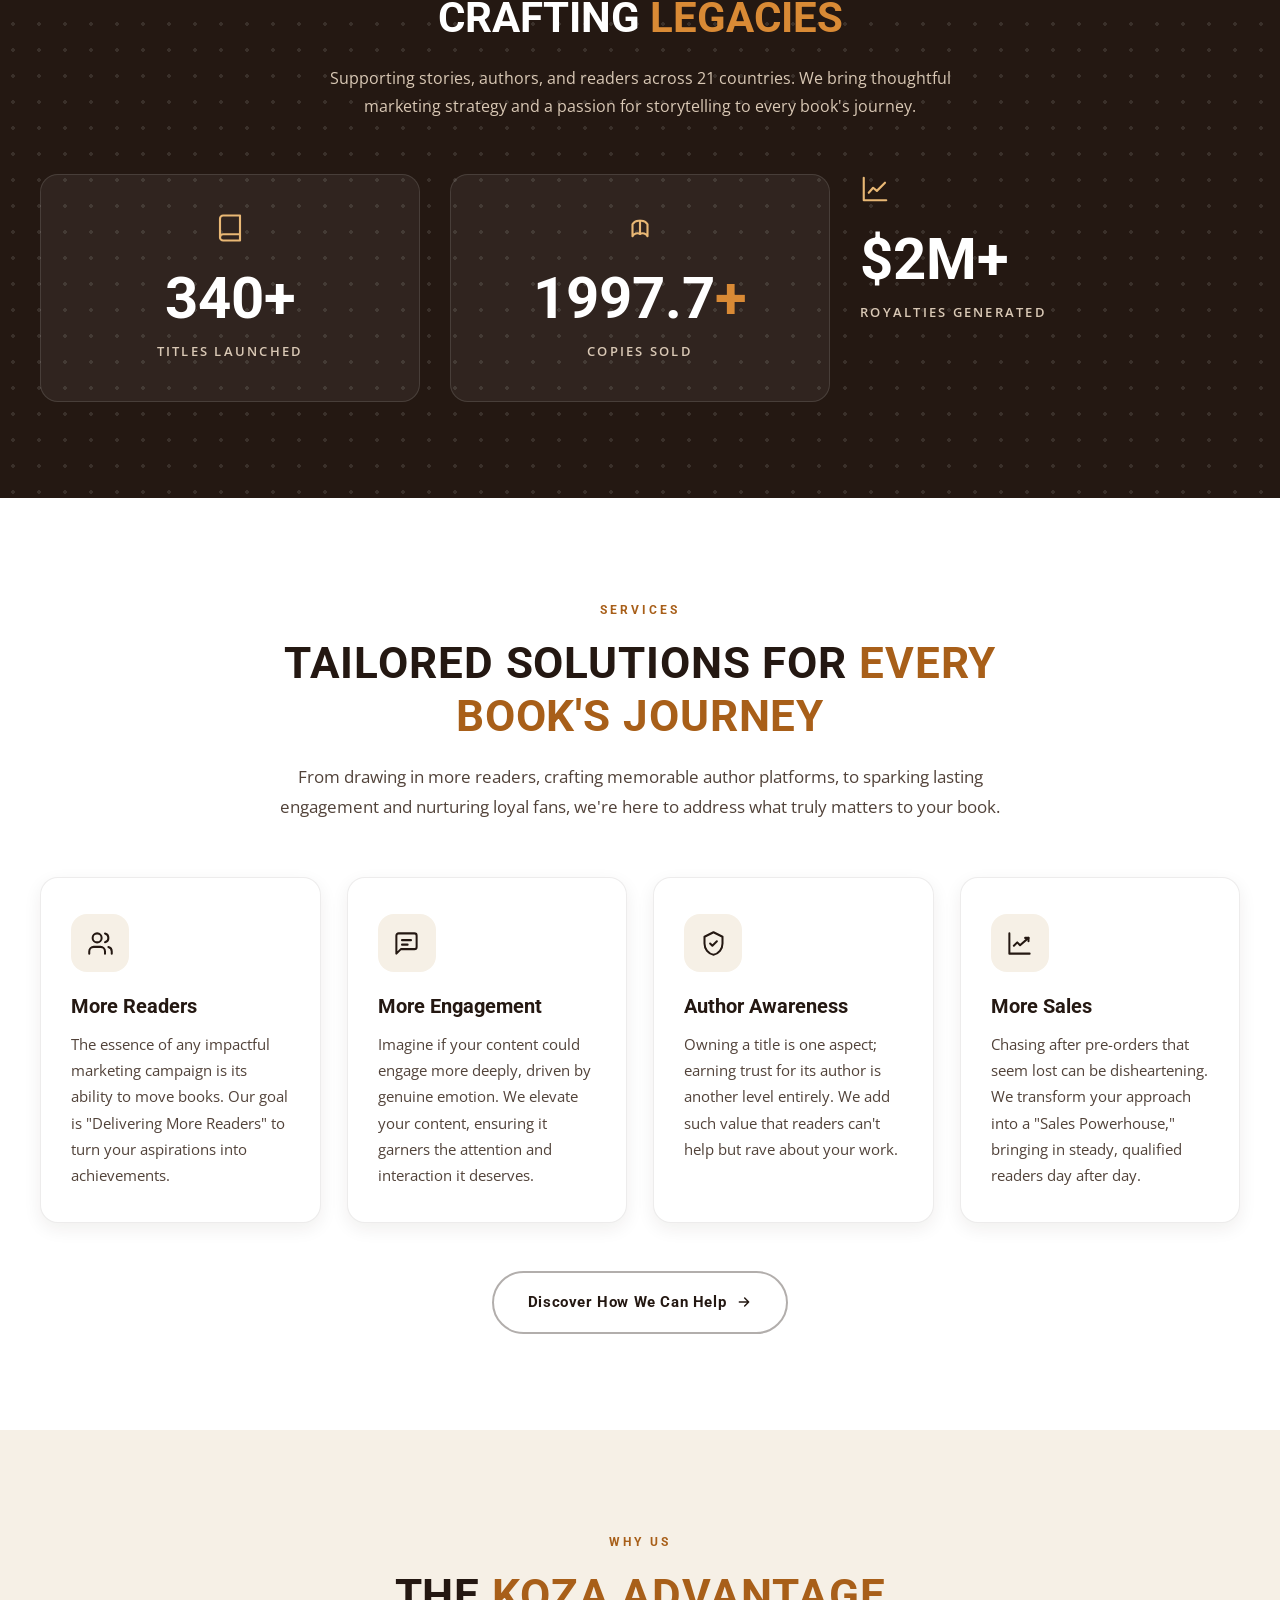
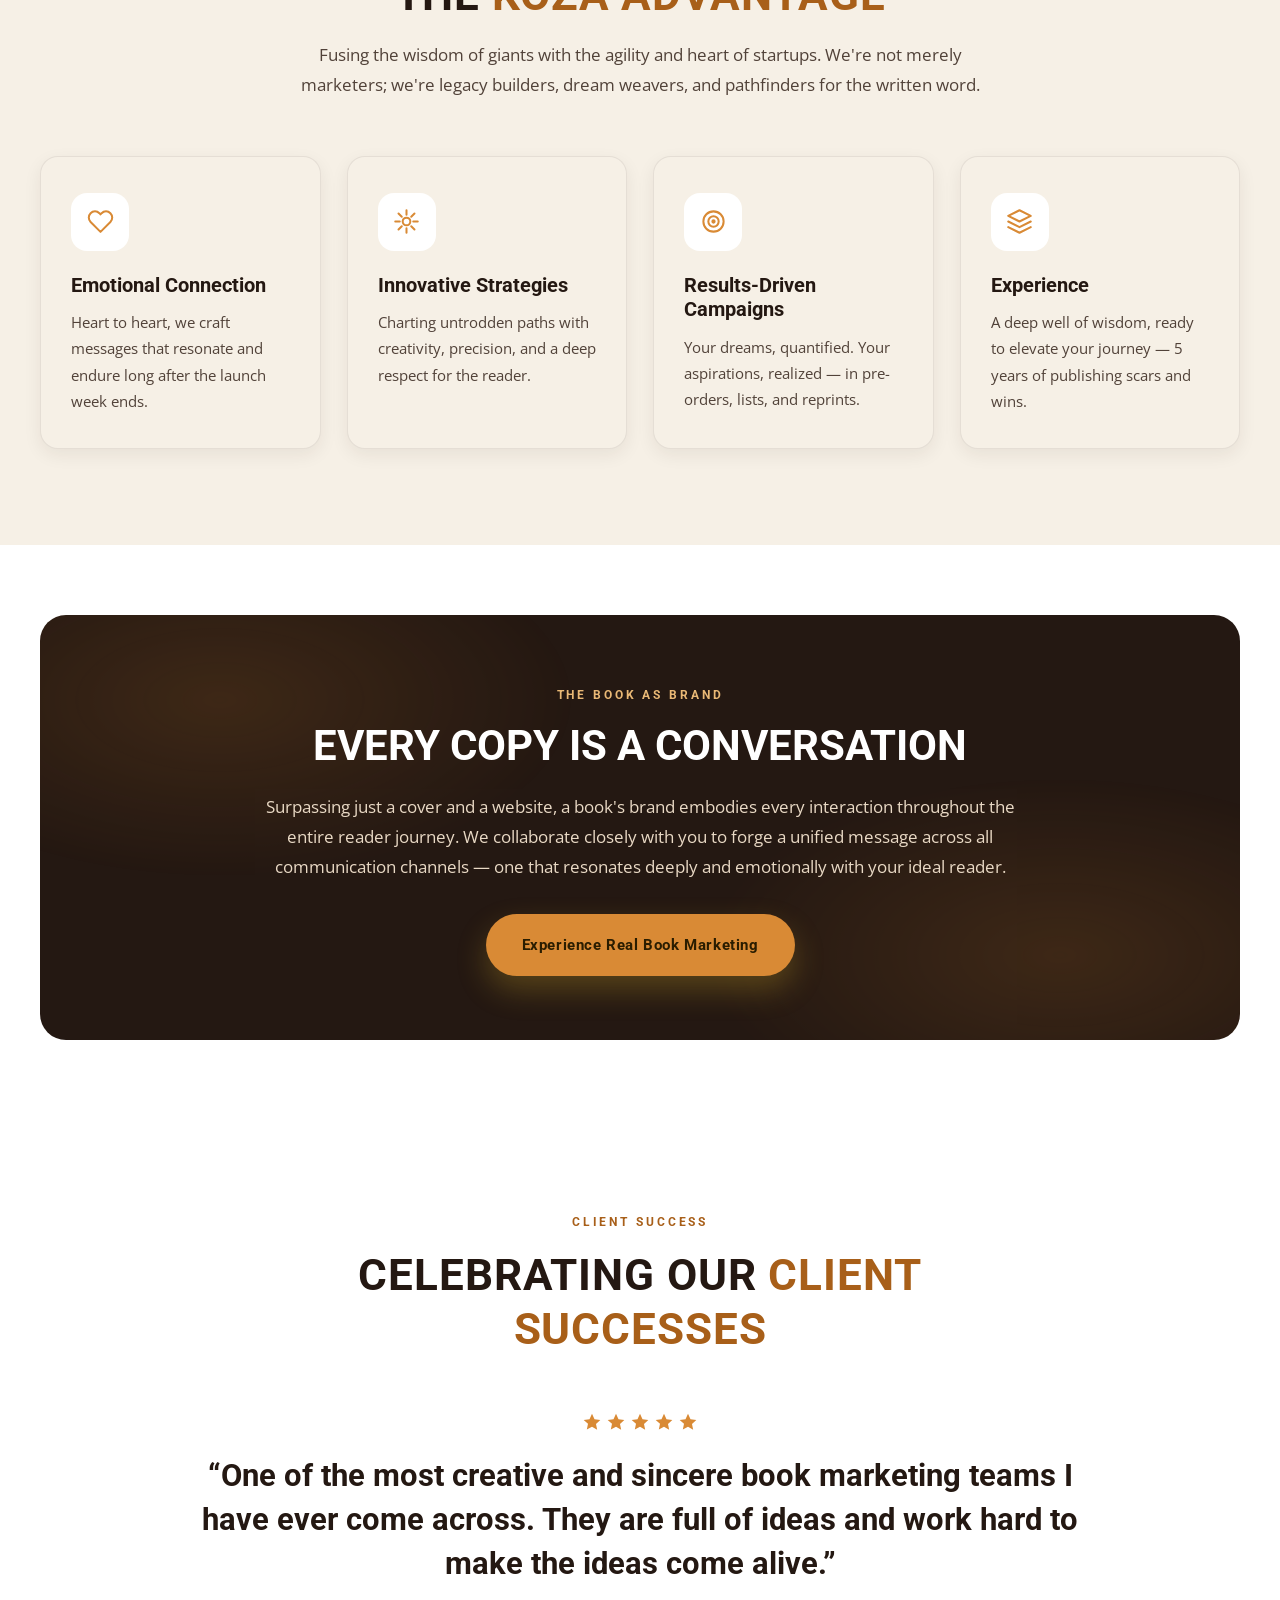
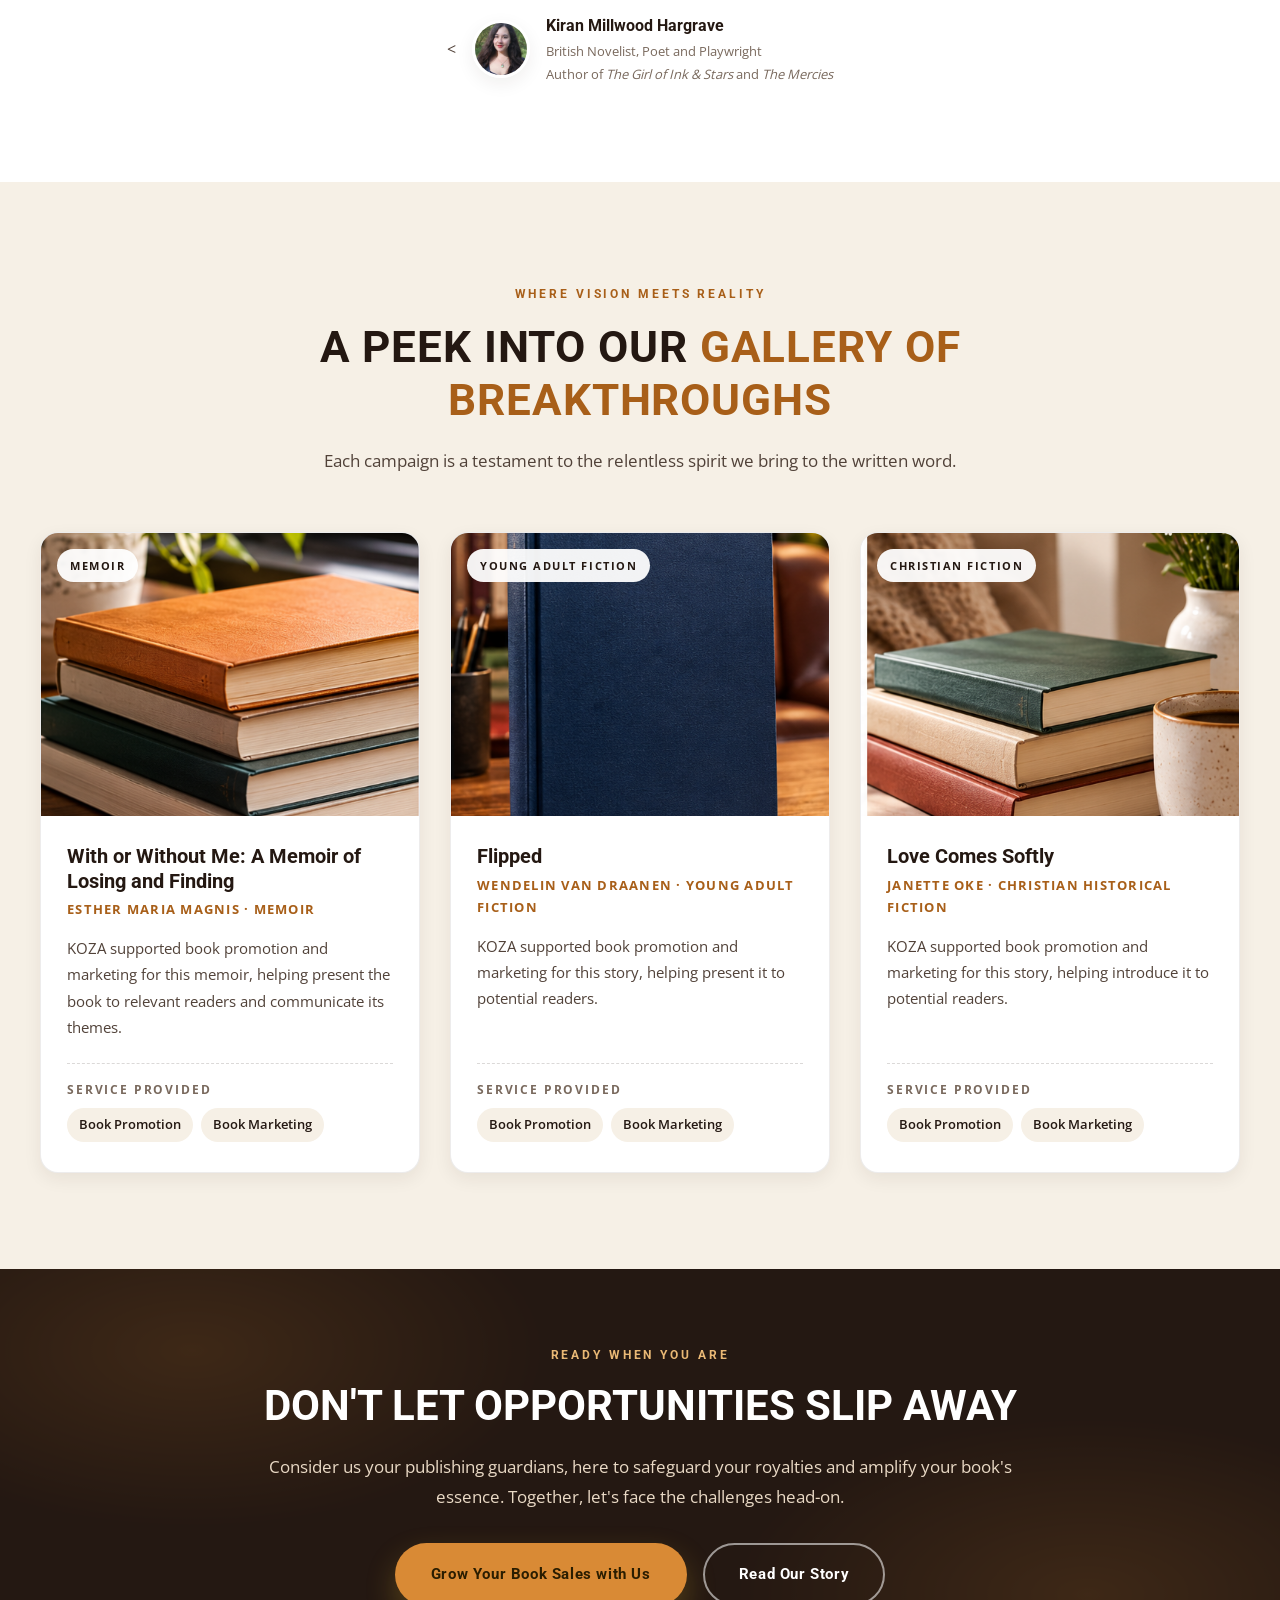
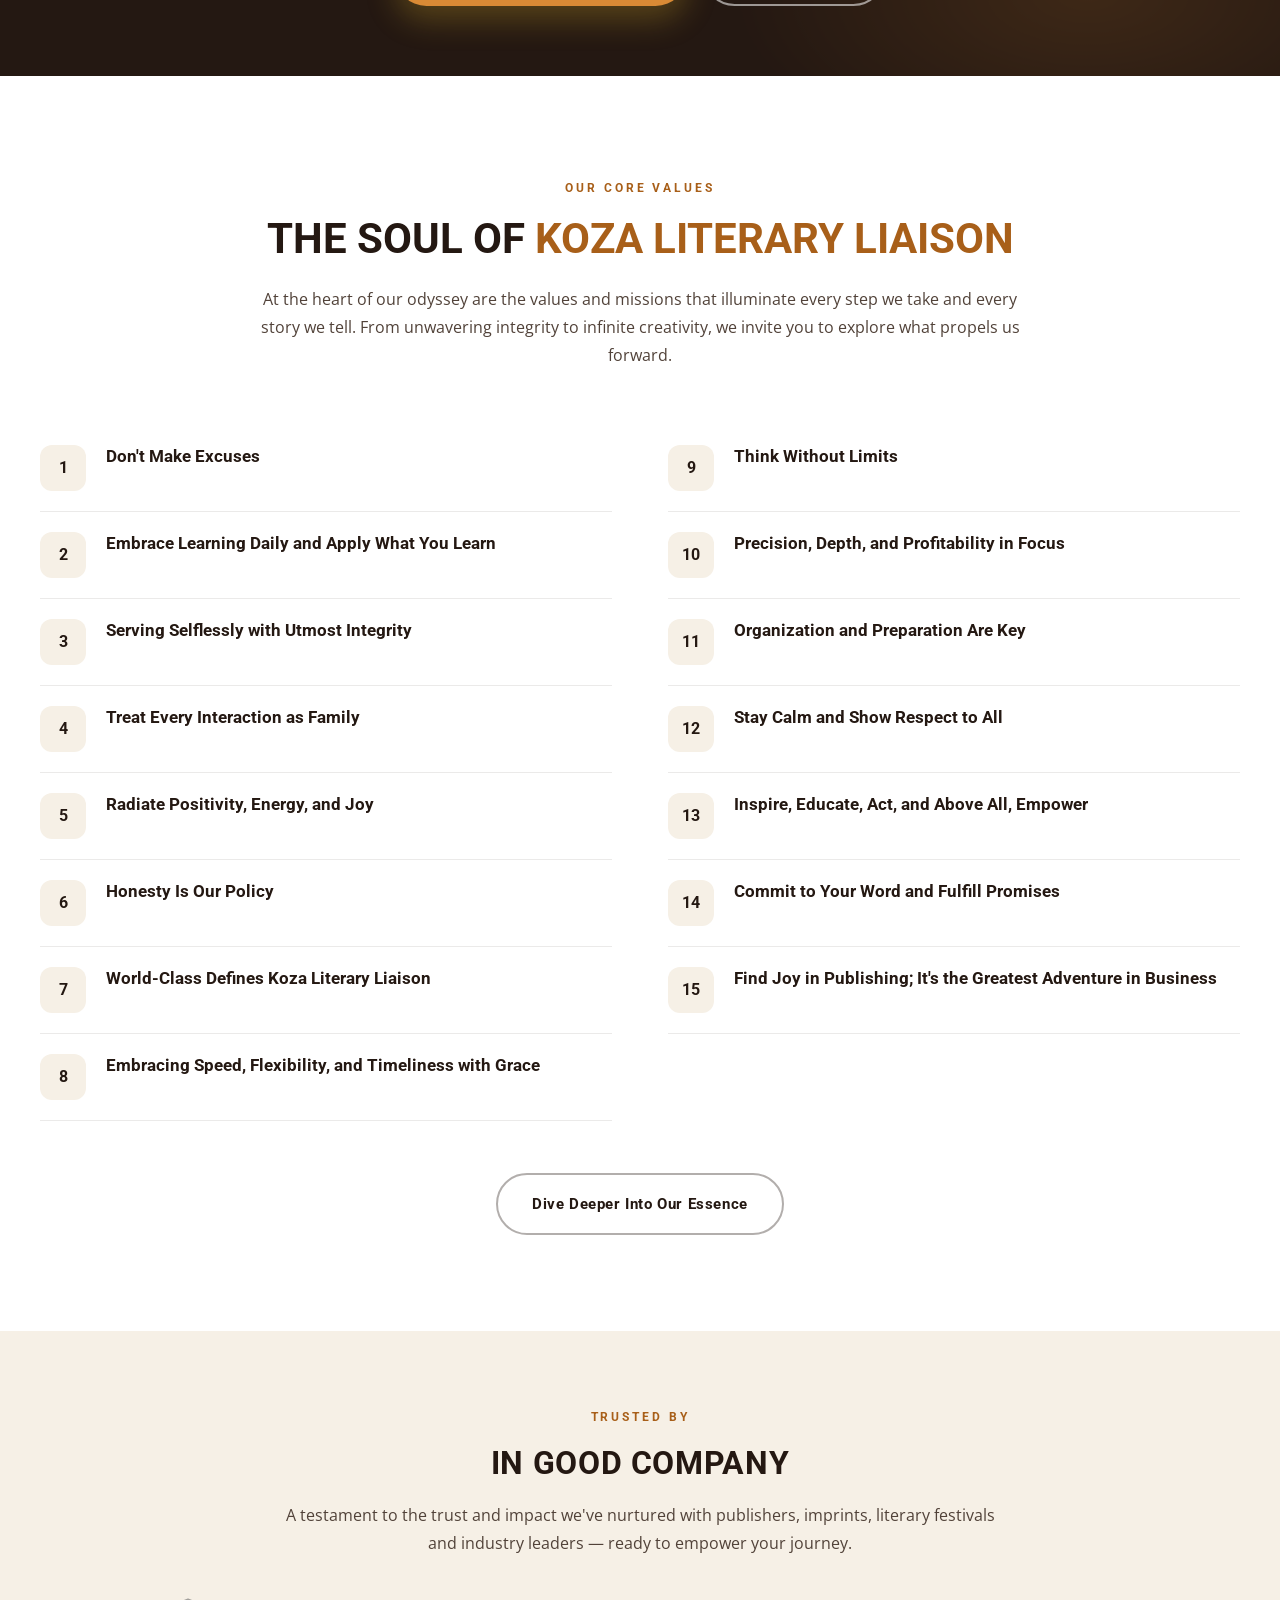
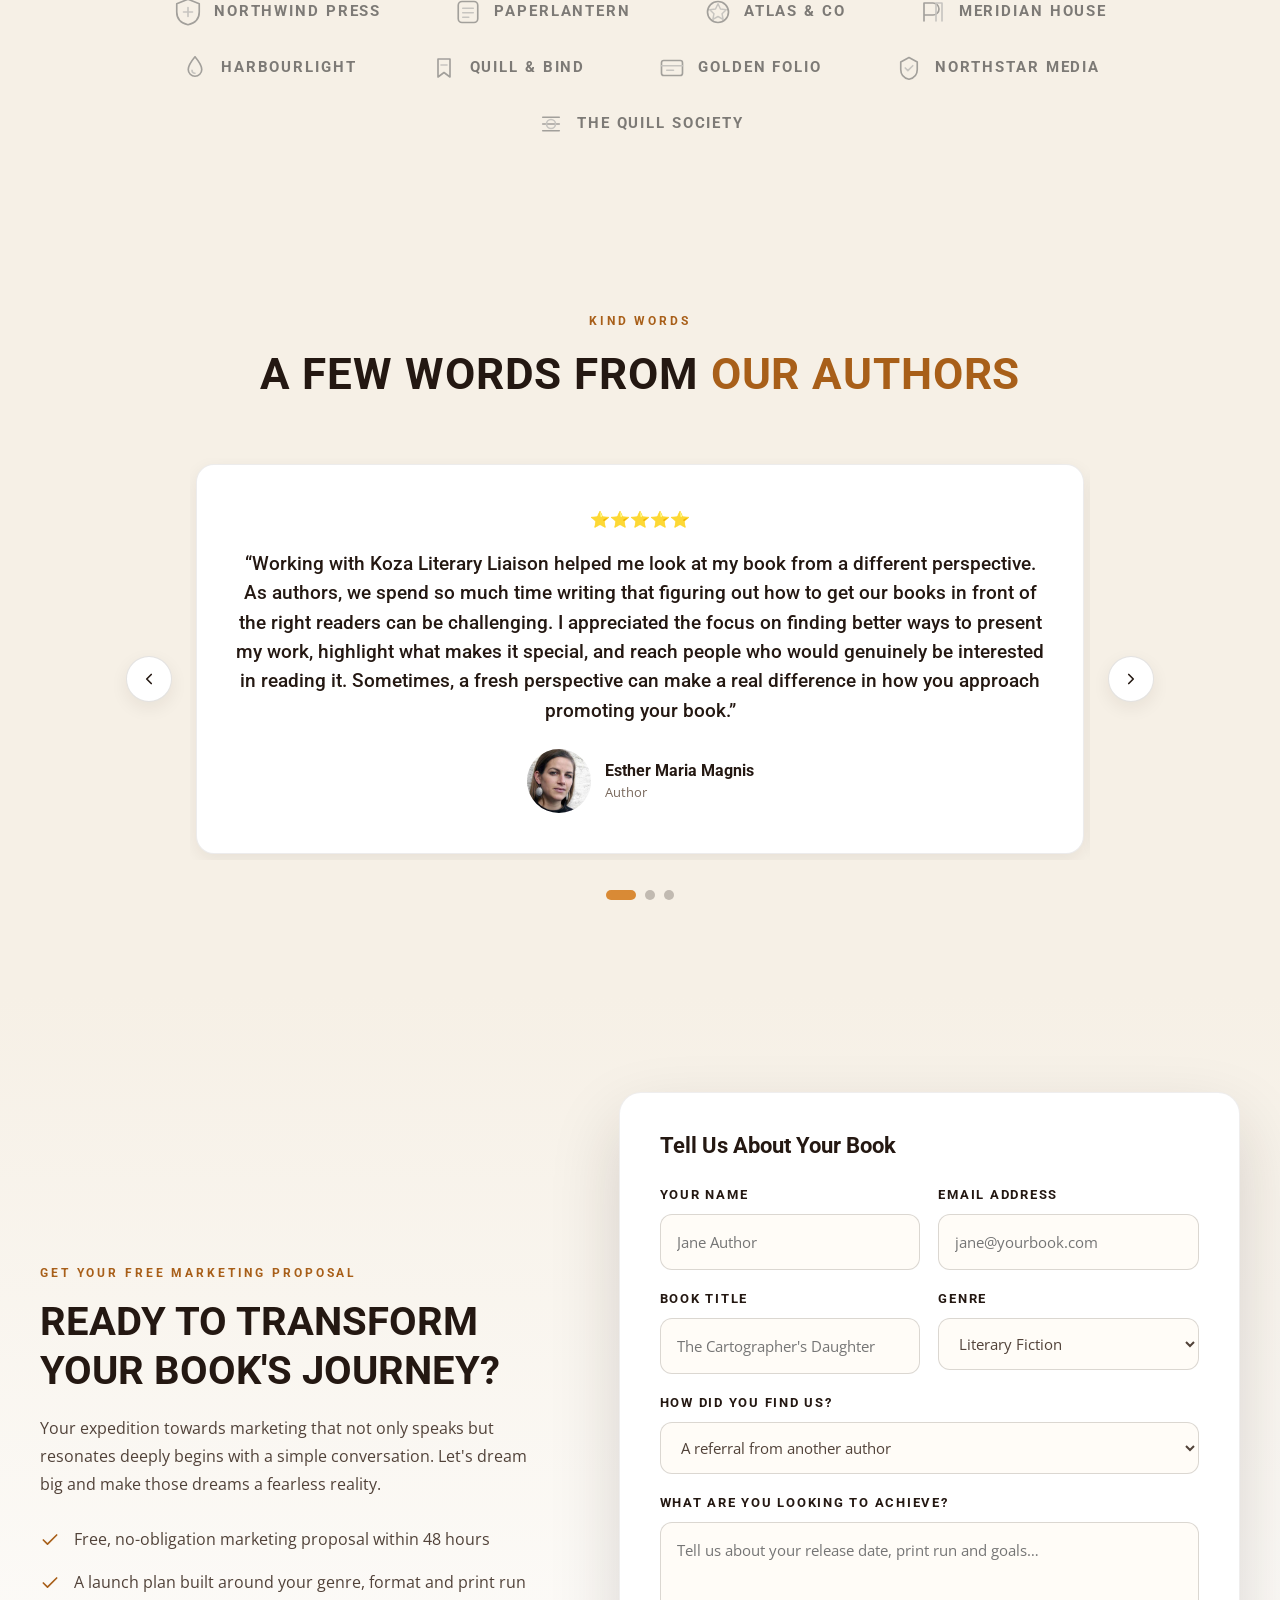
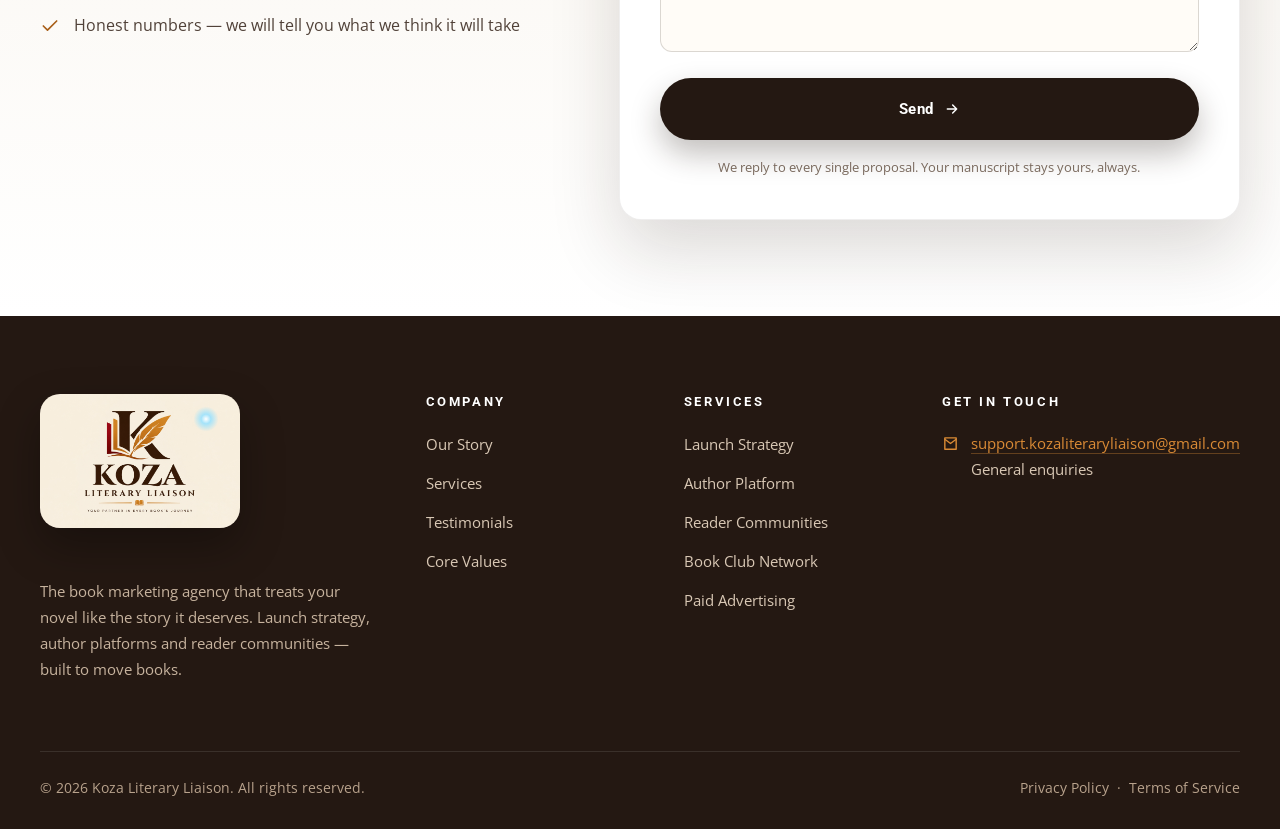
==== commit 1507b7cf: "Replace hero image with animated GIF" ====
--- a/index.html
+++ b/index.html
@@ -129,9 +129,9 @@
         </span>
       </span>
 
-      <img src="assets/img/hero-art.jpg"
-        alt="An elegant open book representing stories reaching readers"
-        width="1024" height="1536">
+    <img src="assets/img/koza-hero-animation.gif"
+  alt="A beautifully animated open book representing stories reaching readers"
+  width="1024" height="1536">
 
       <span class="dots" aria-hidden="true"></span>
       <span class="hero__ring" aria-hidden="true"></span>
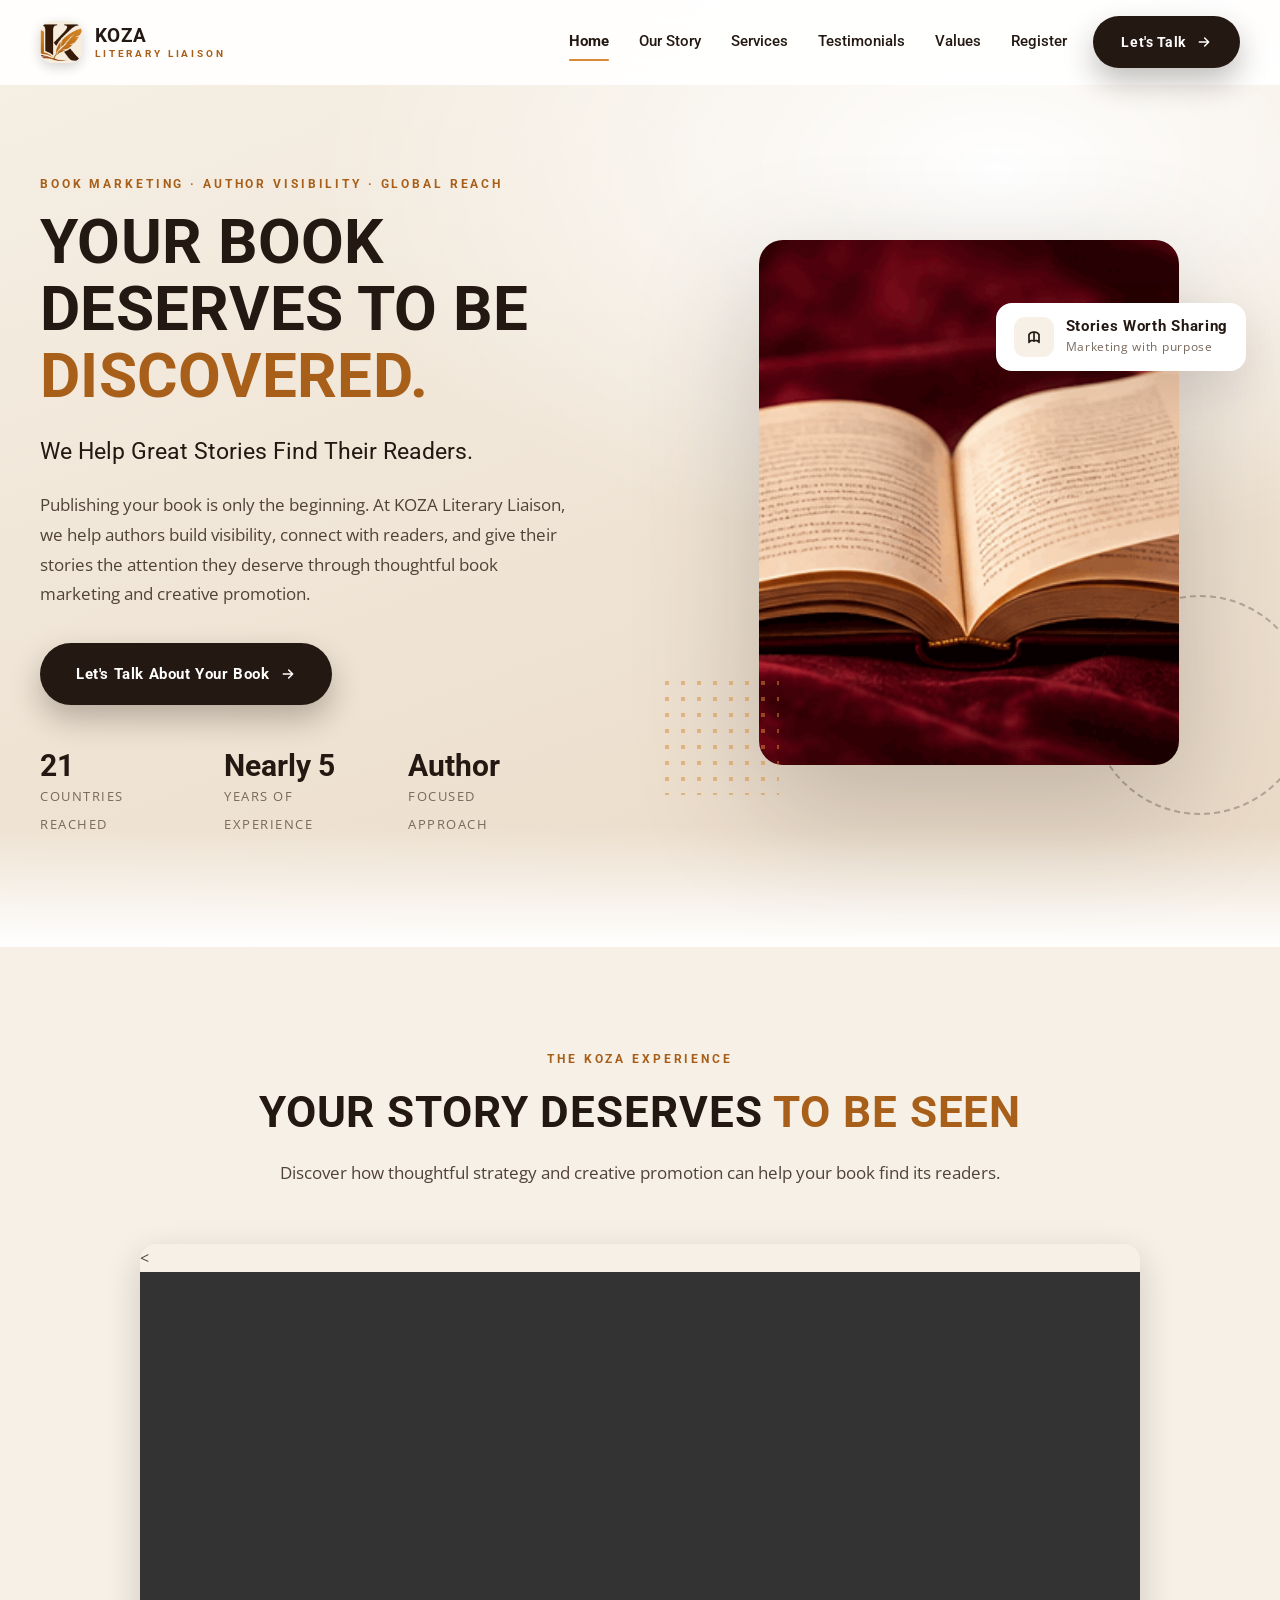
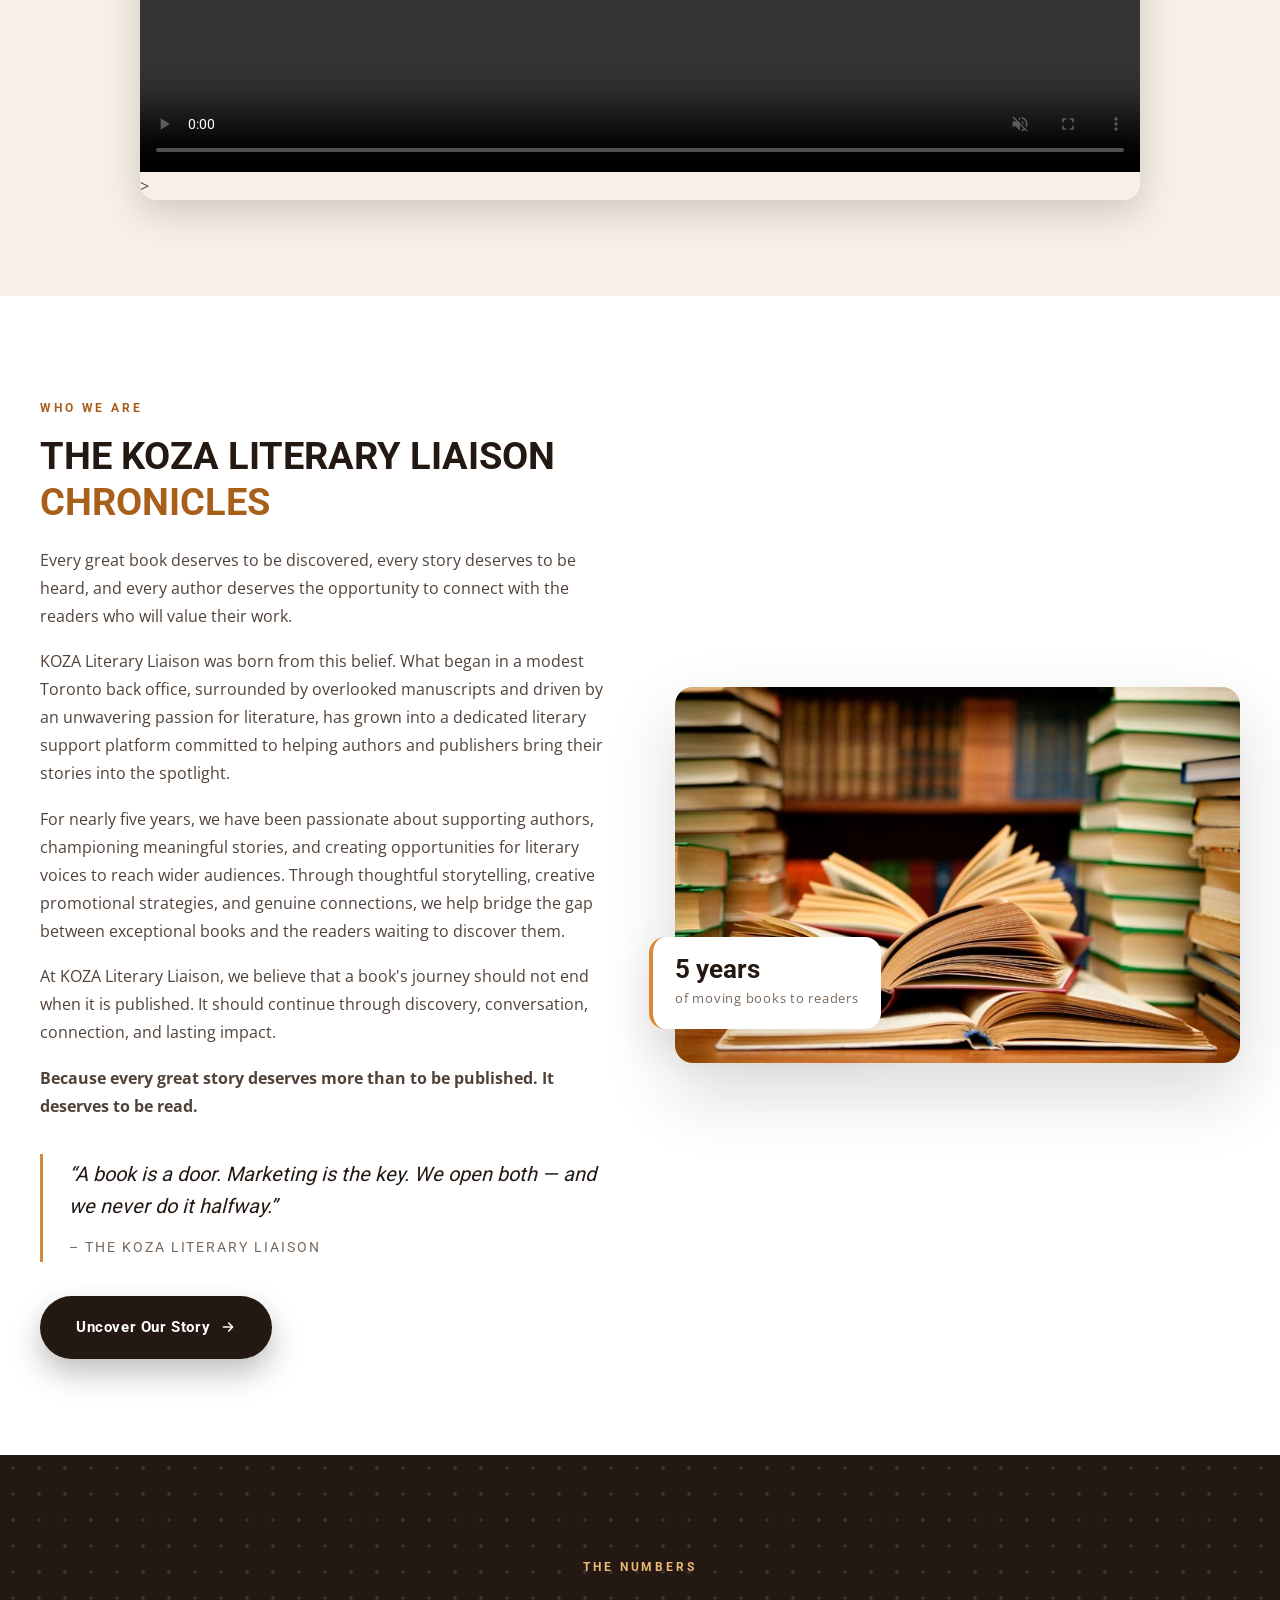
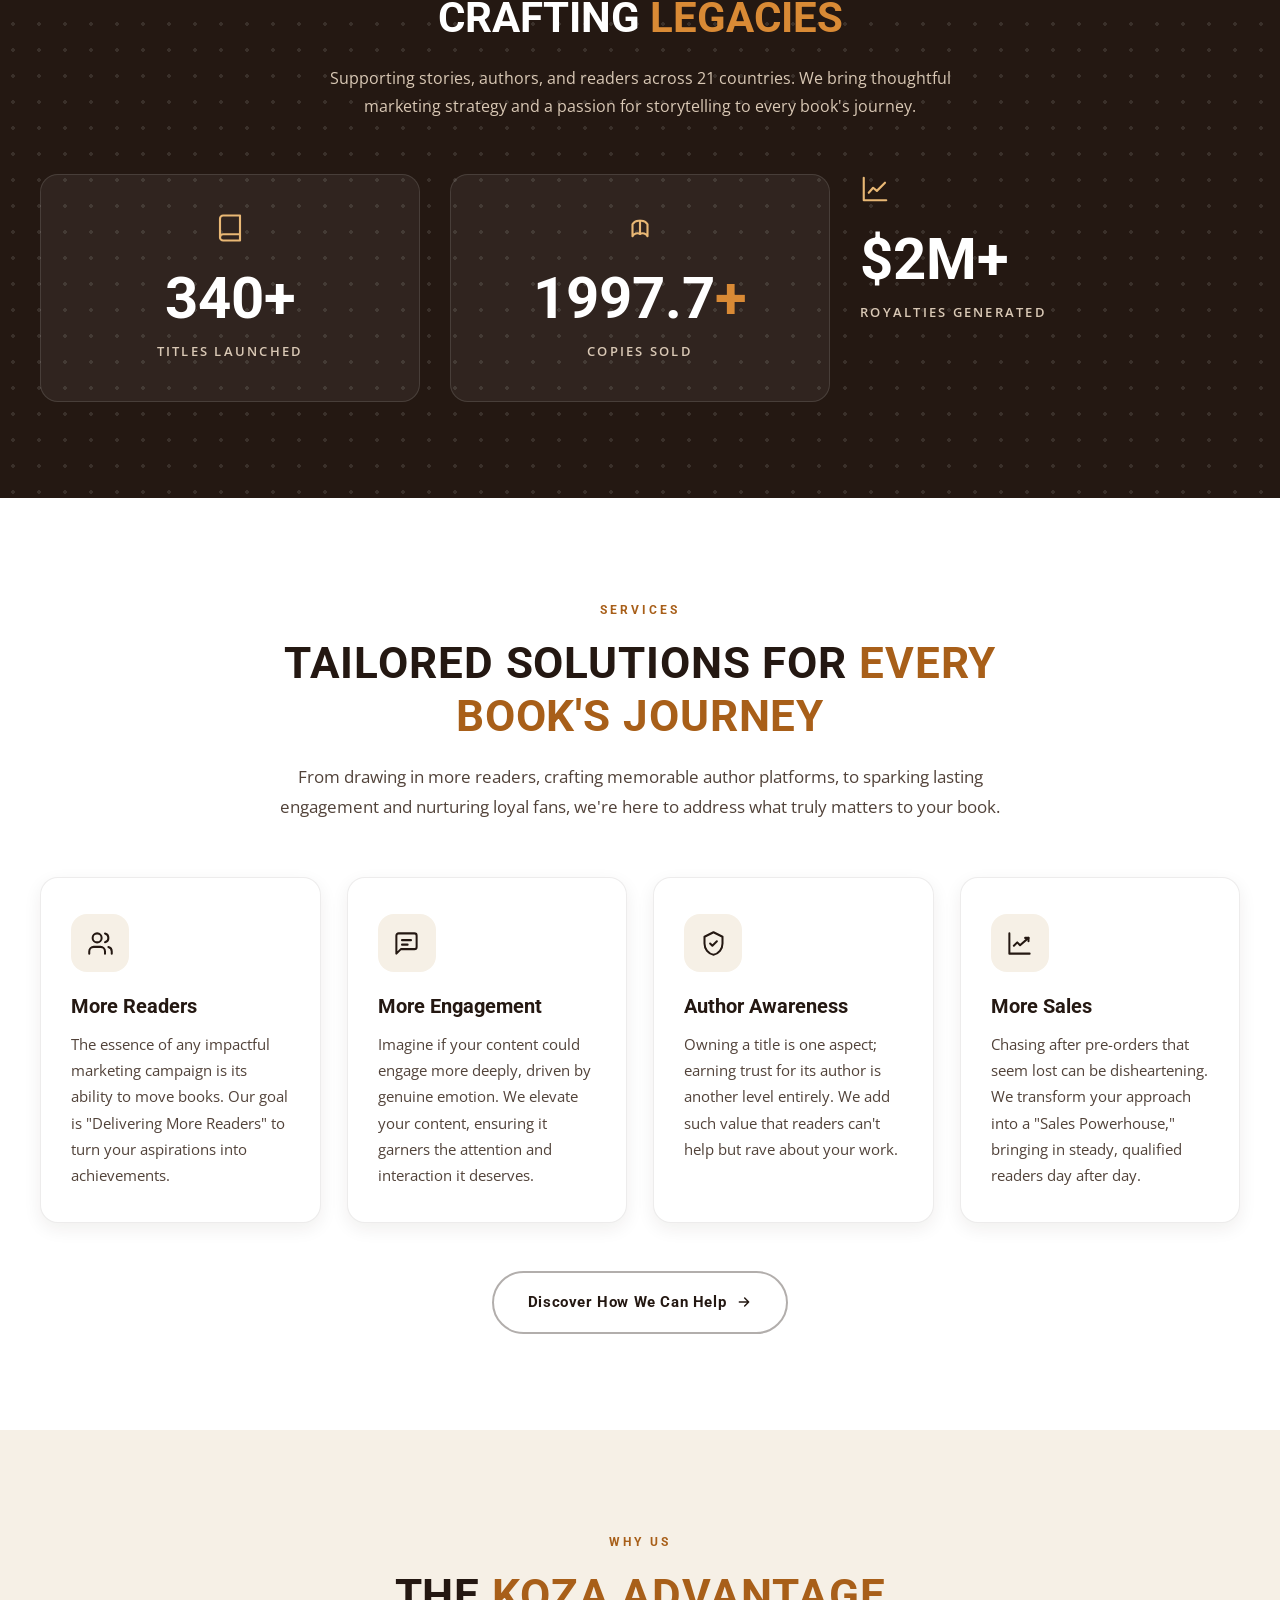
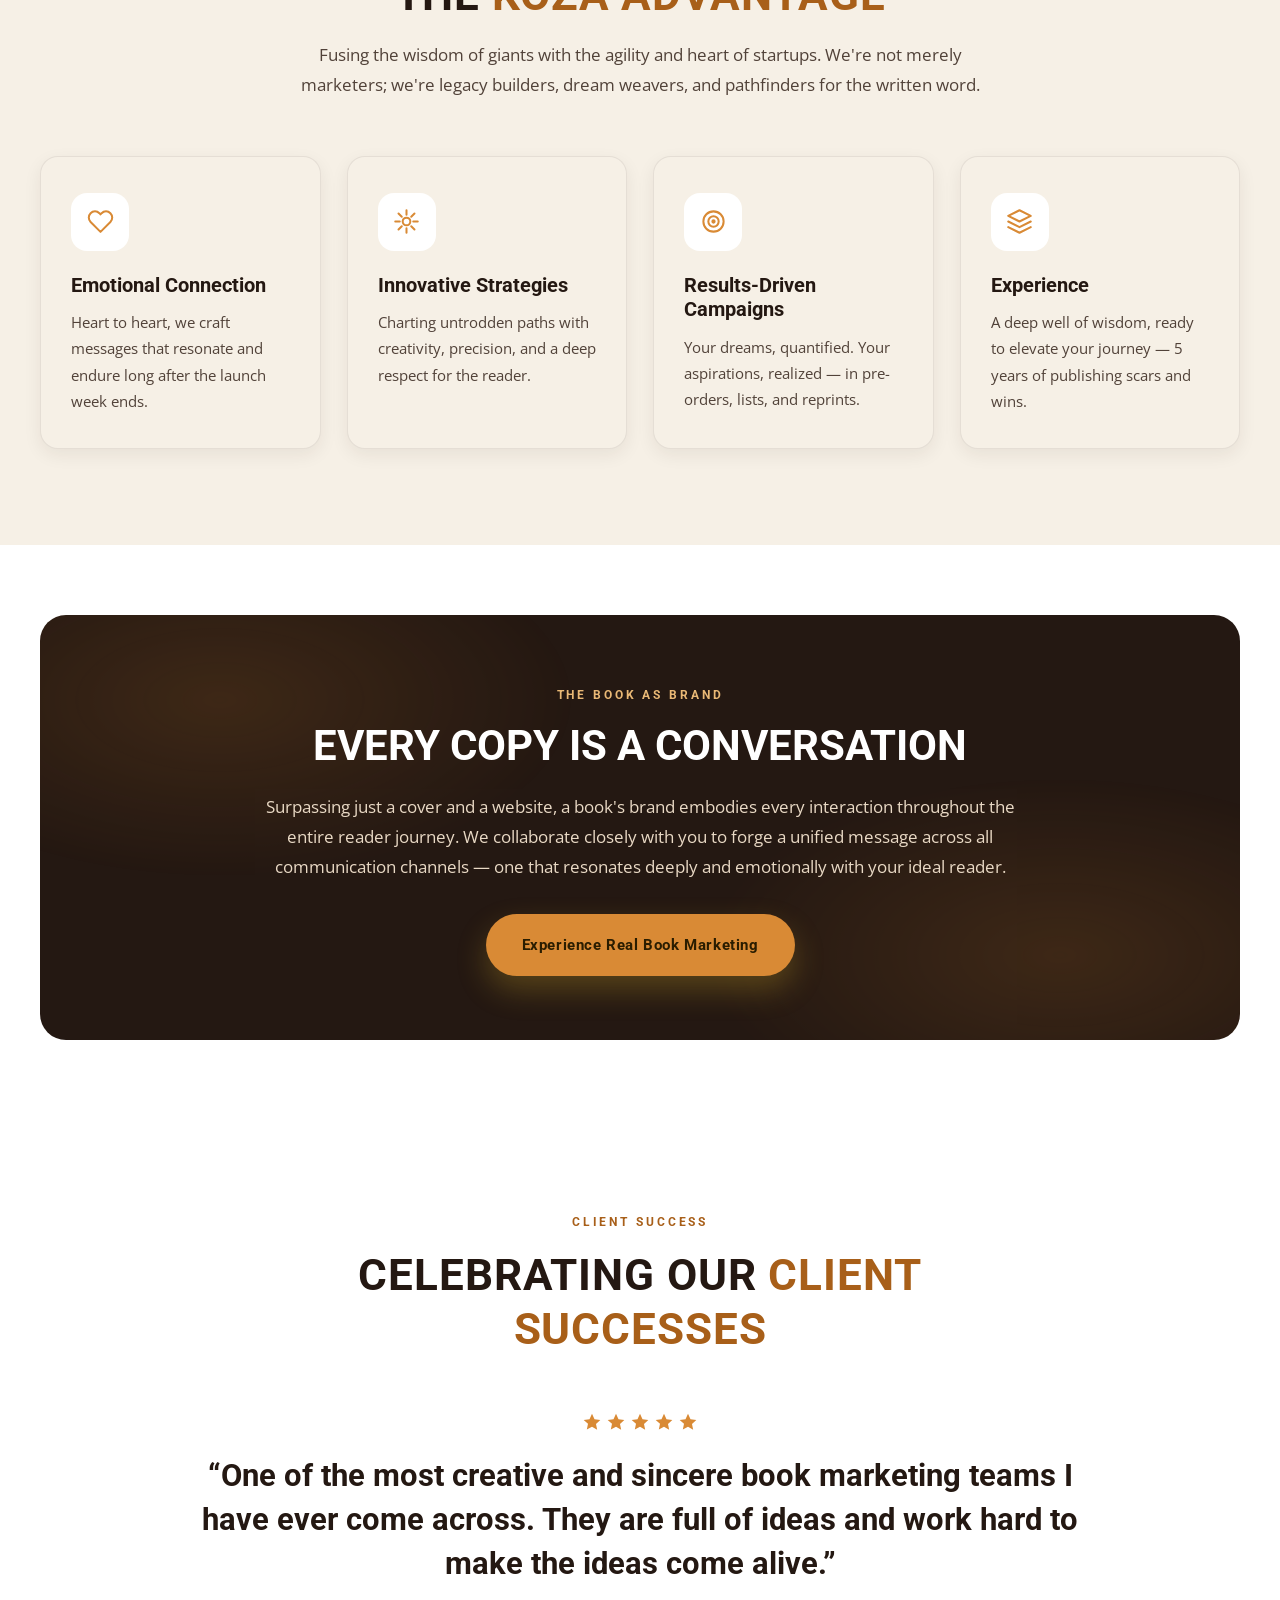
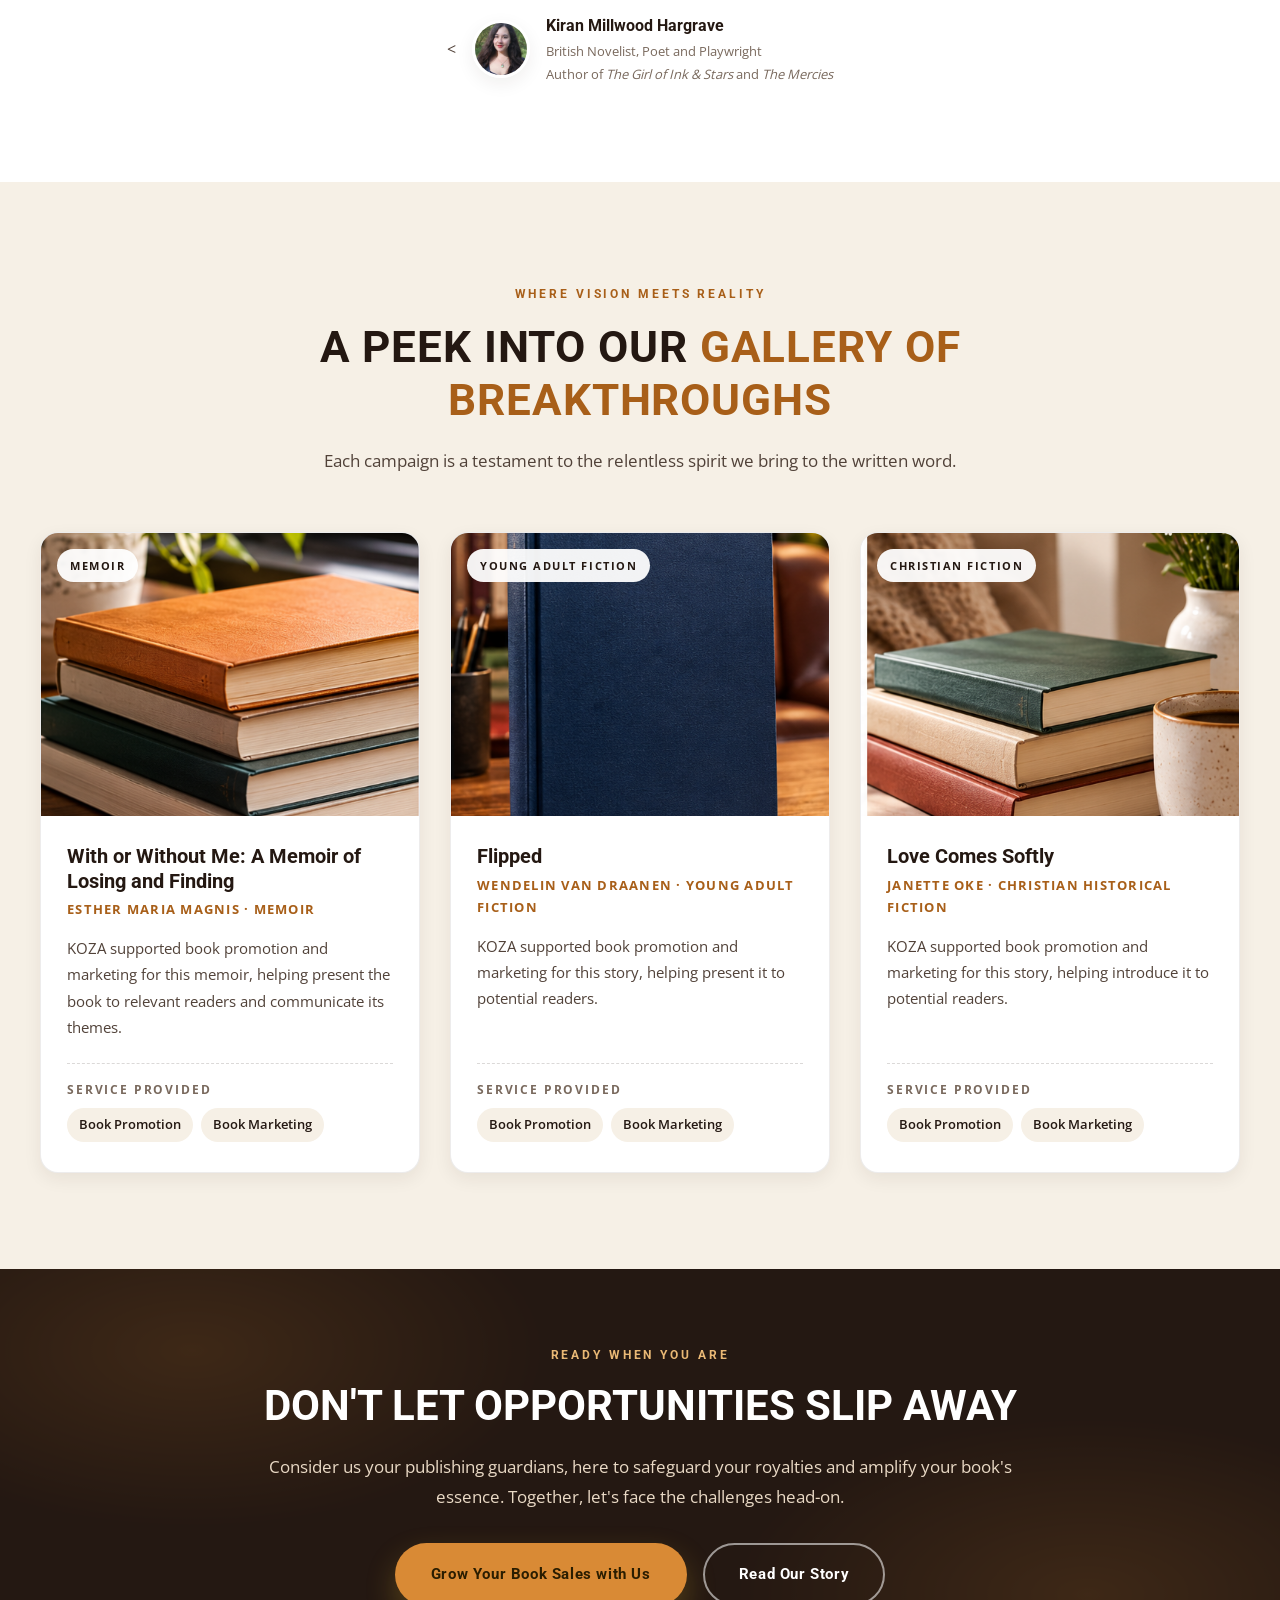
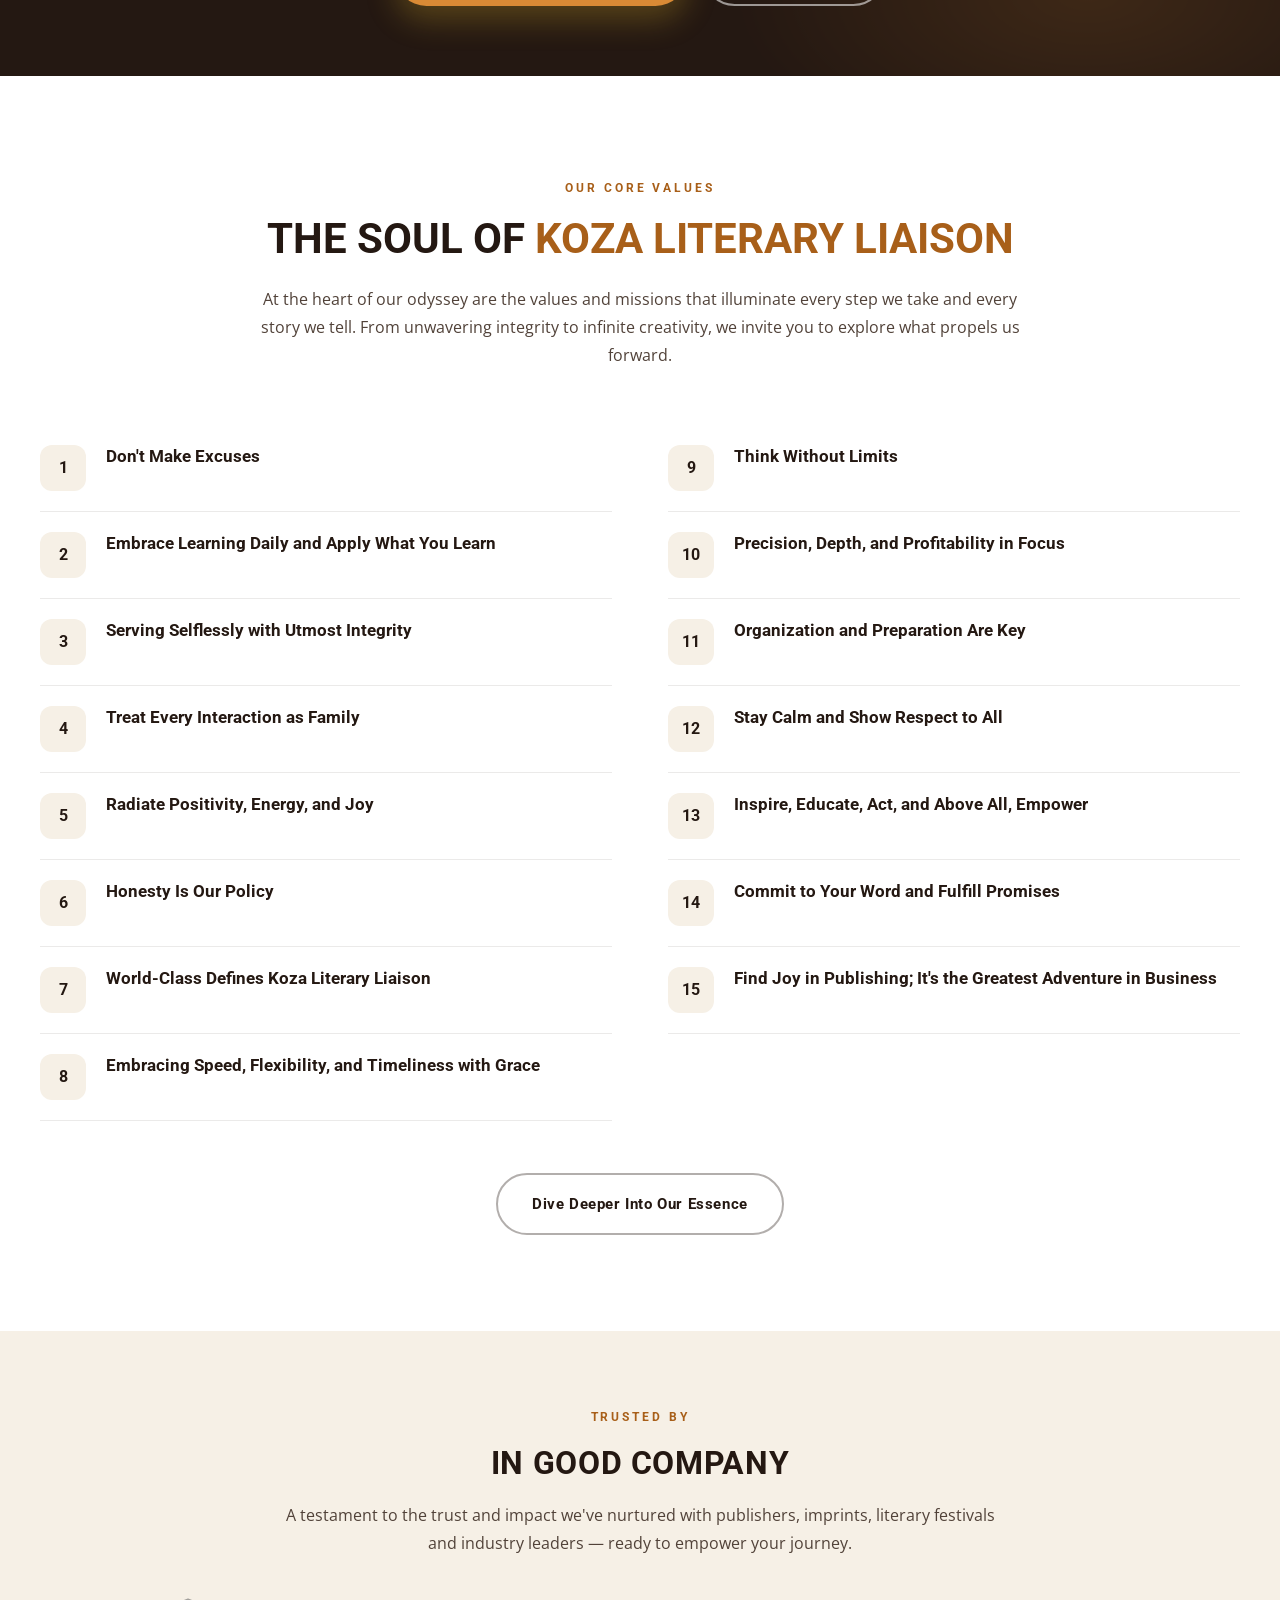
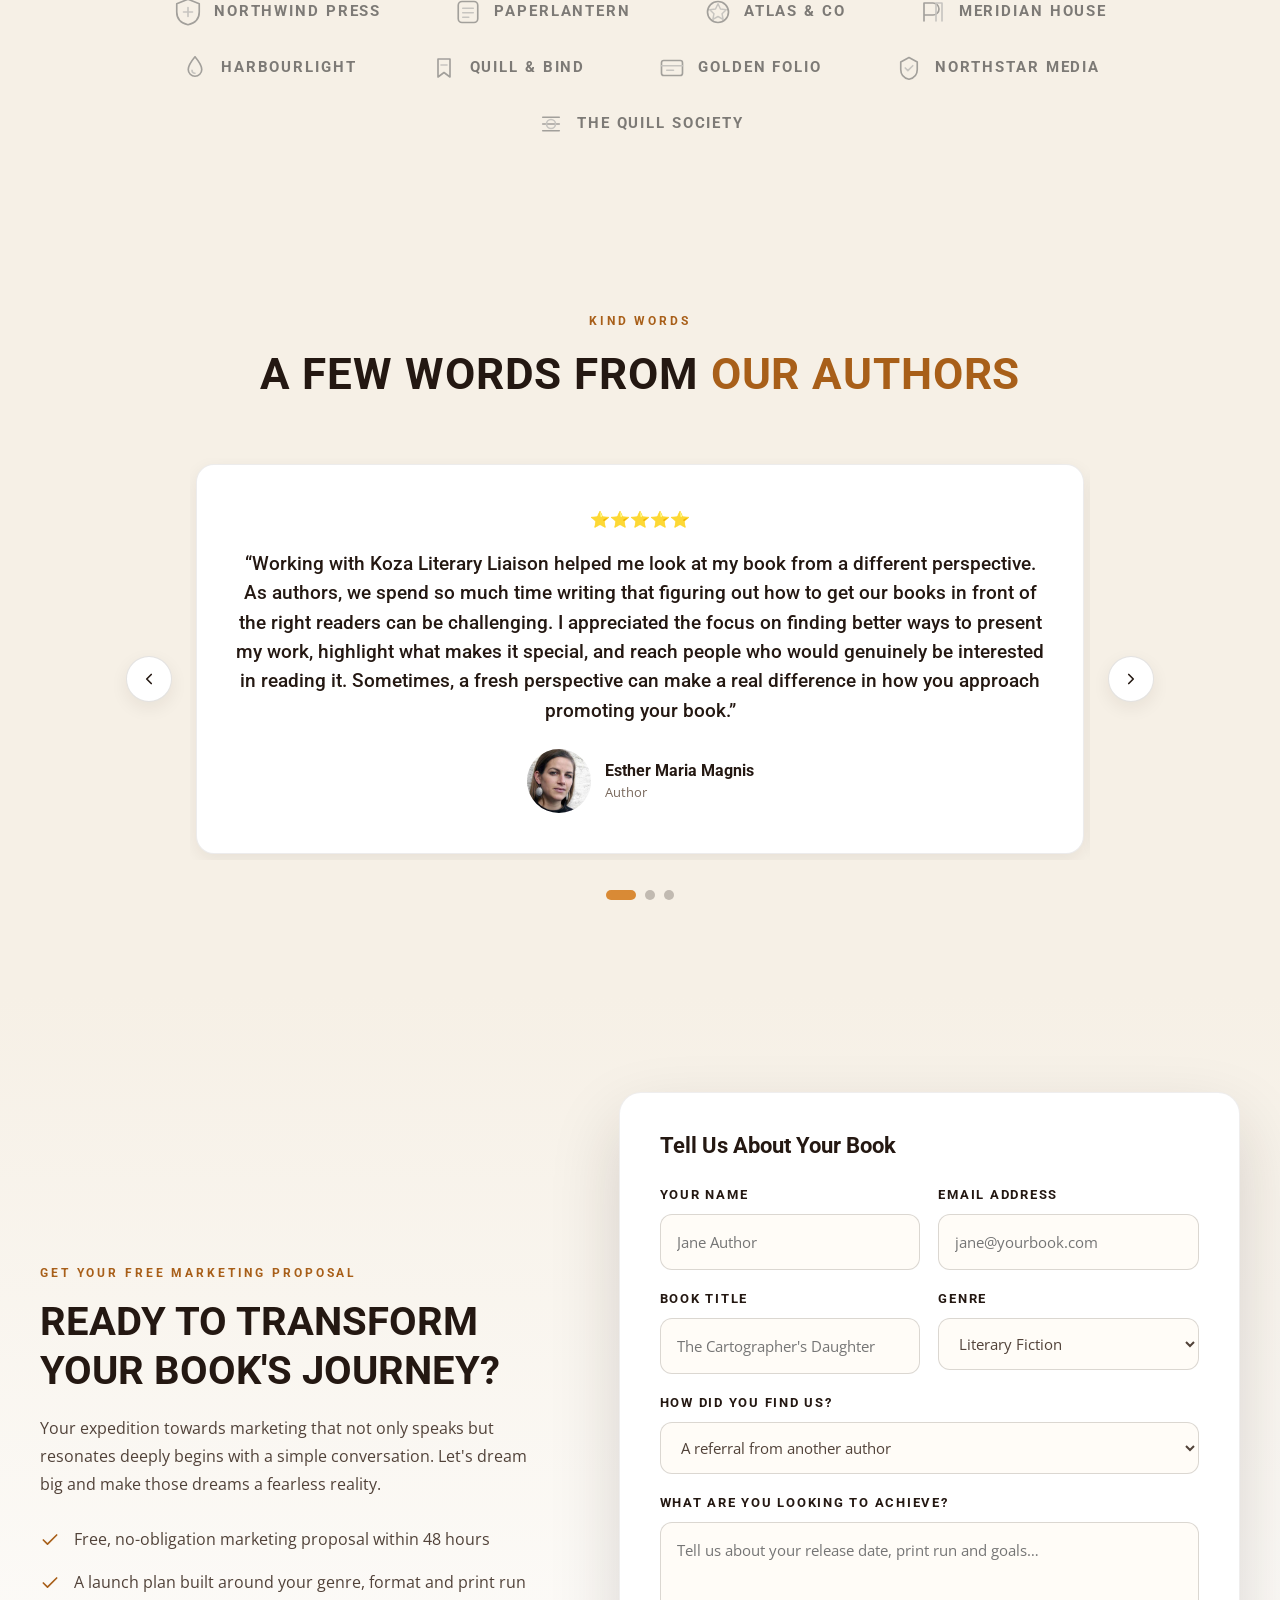
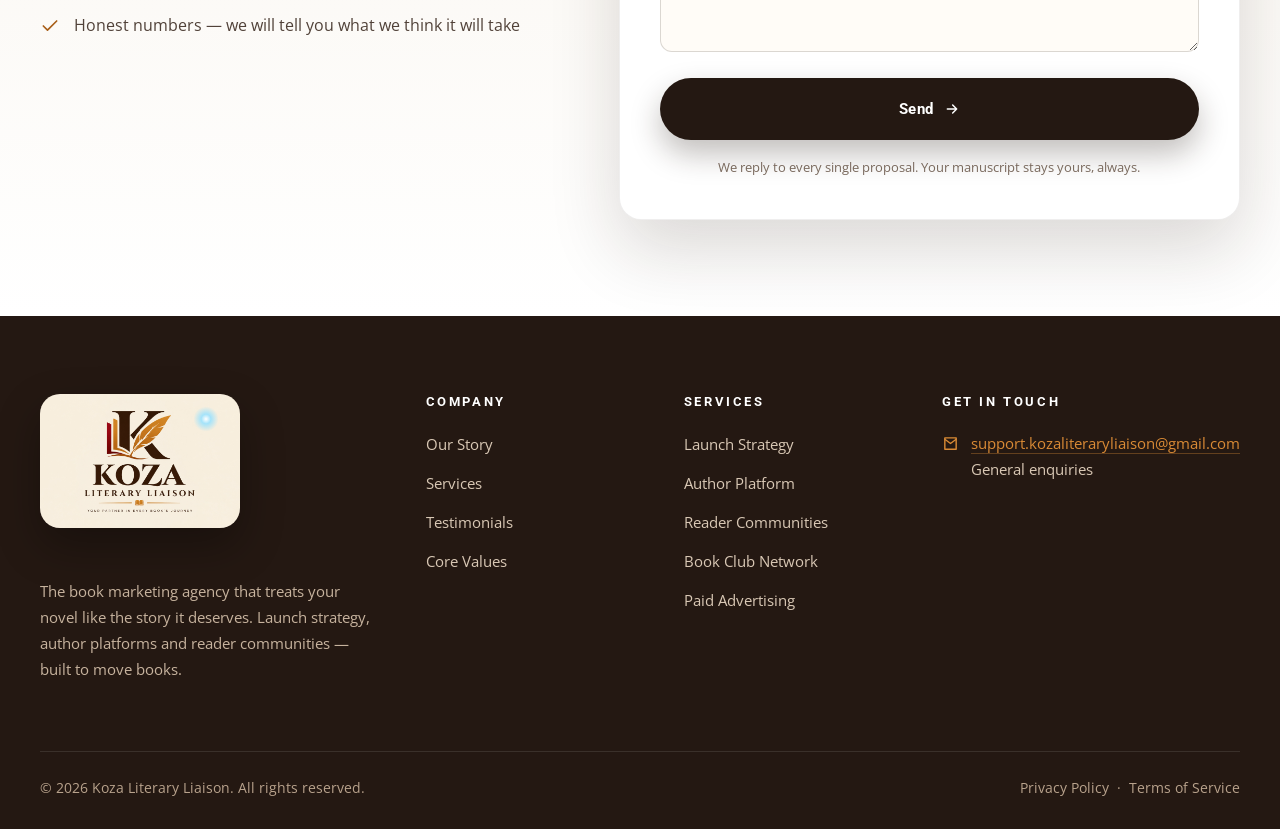
==== commit 4215a26f: "Update chronicles media section with new image Replaced old image and description with new content f" ====
--- a/index.html
+++ b/index.html
@@ -190,13 +190,15 @@
       </a>
     </div>
 
-    <div class="chronicles__media reveal" data-delay="2">
-      <img src="assets/img/project-2.jpg" alt="An open book with glowing pages rising in light against a deep teal background" width="1200" height="800">
-      <div class="chip">
-        <strong>5 years</strong>
-        <span>of moving books to readers</span>
-      </div>
-    </div>
+   <div class="chronicles__media reveal" data-delay="2">
+  <img src="assets/img/koza-chronicles.jpg"
+       alt="KOZA Literary Liaison's literary journey and passion for books"
+       width="1200" height="800">
+  <div class="chip">
+    <strong>5 years</strong>
+    <span>of moving books to readers</span>
+  </div>
+</div>
   </div>
 </section>
 
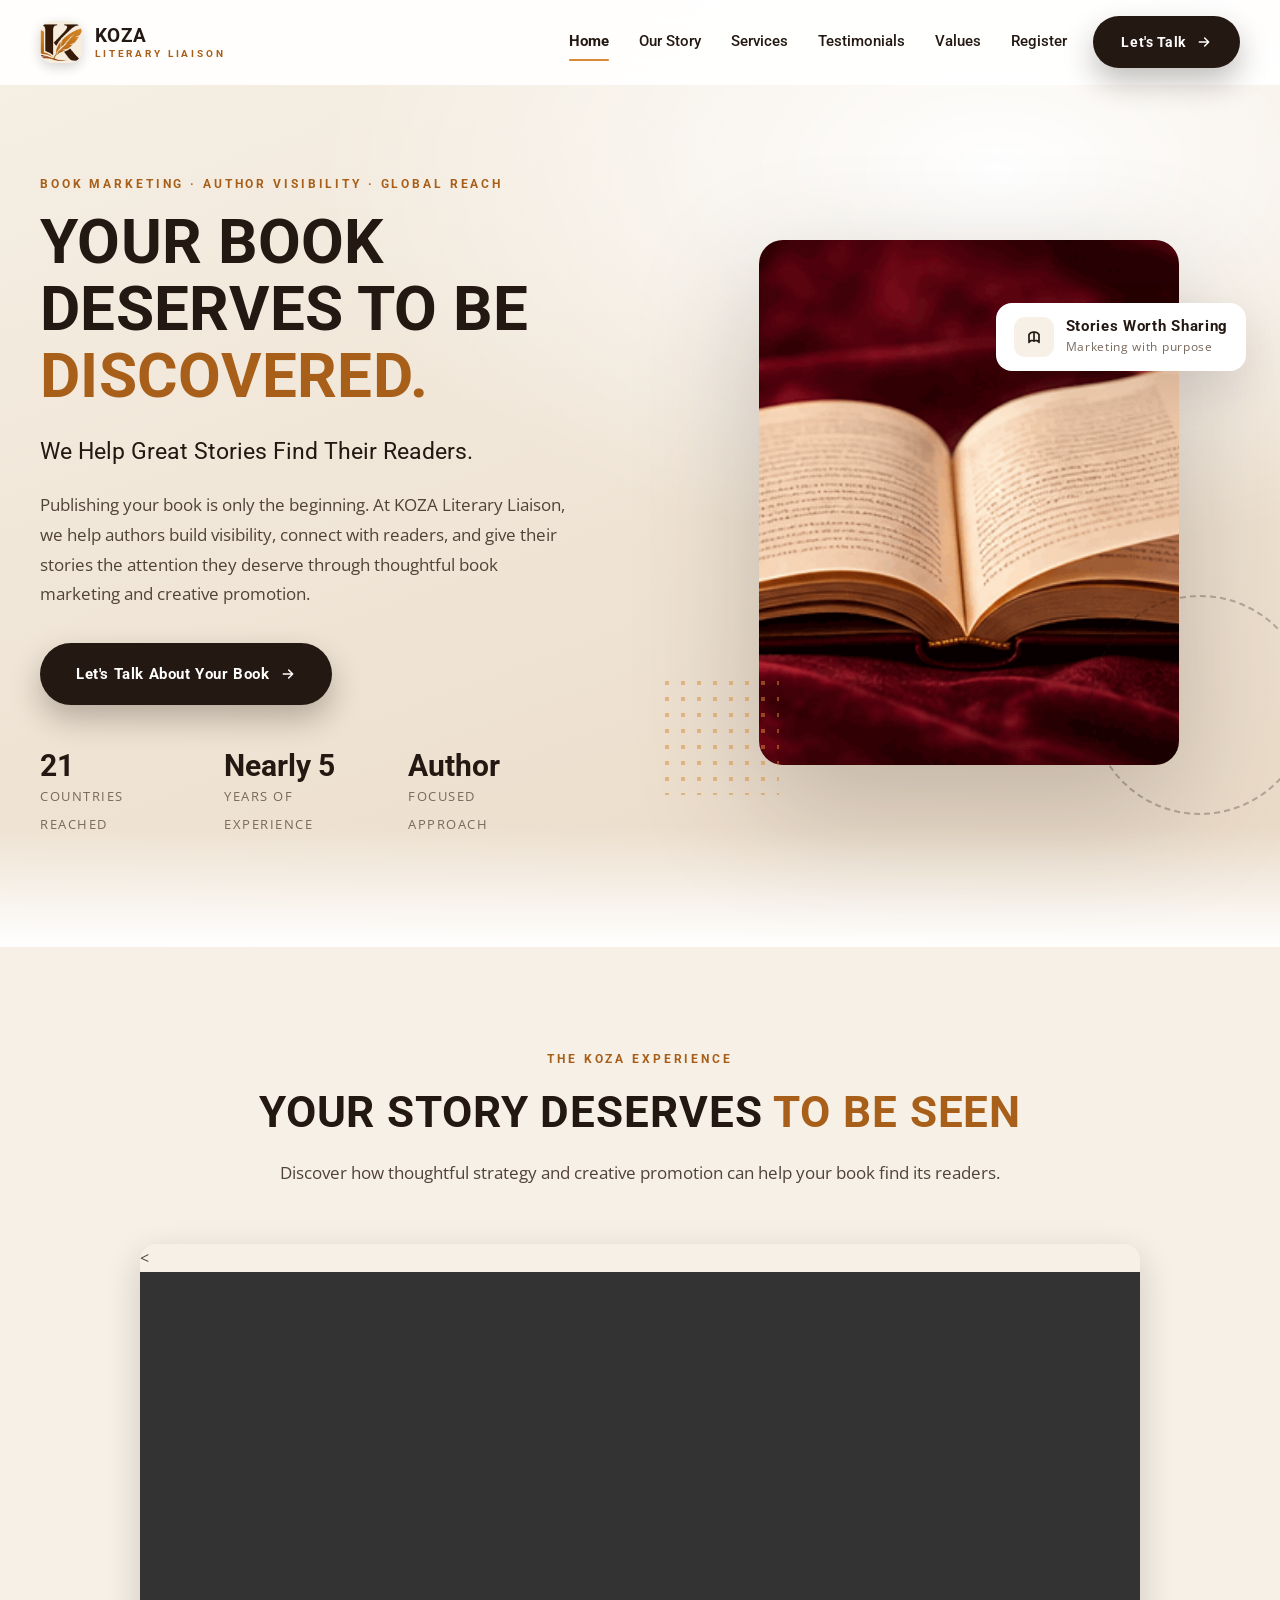
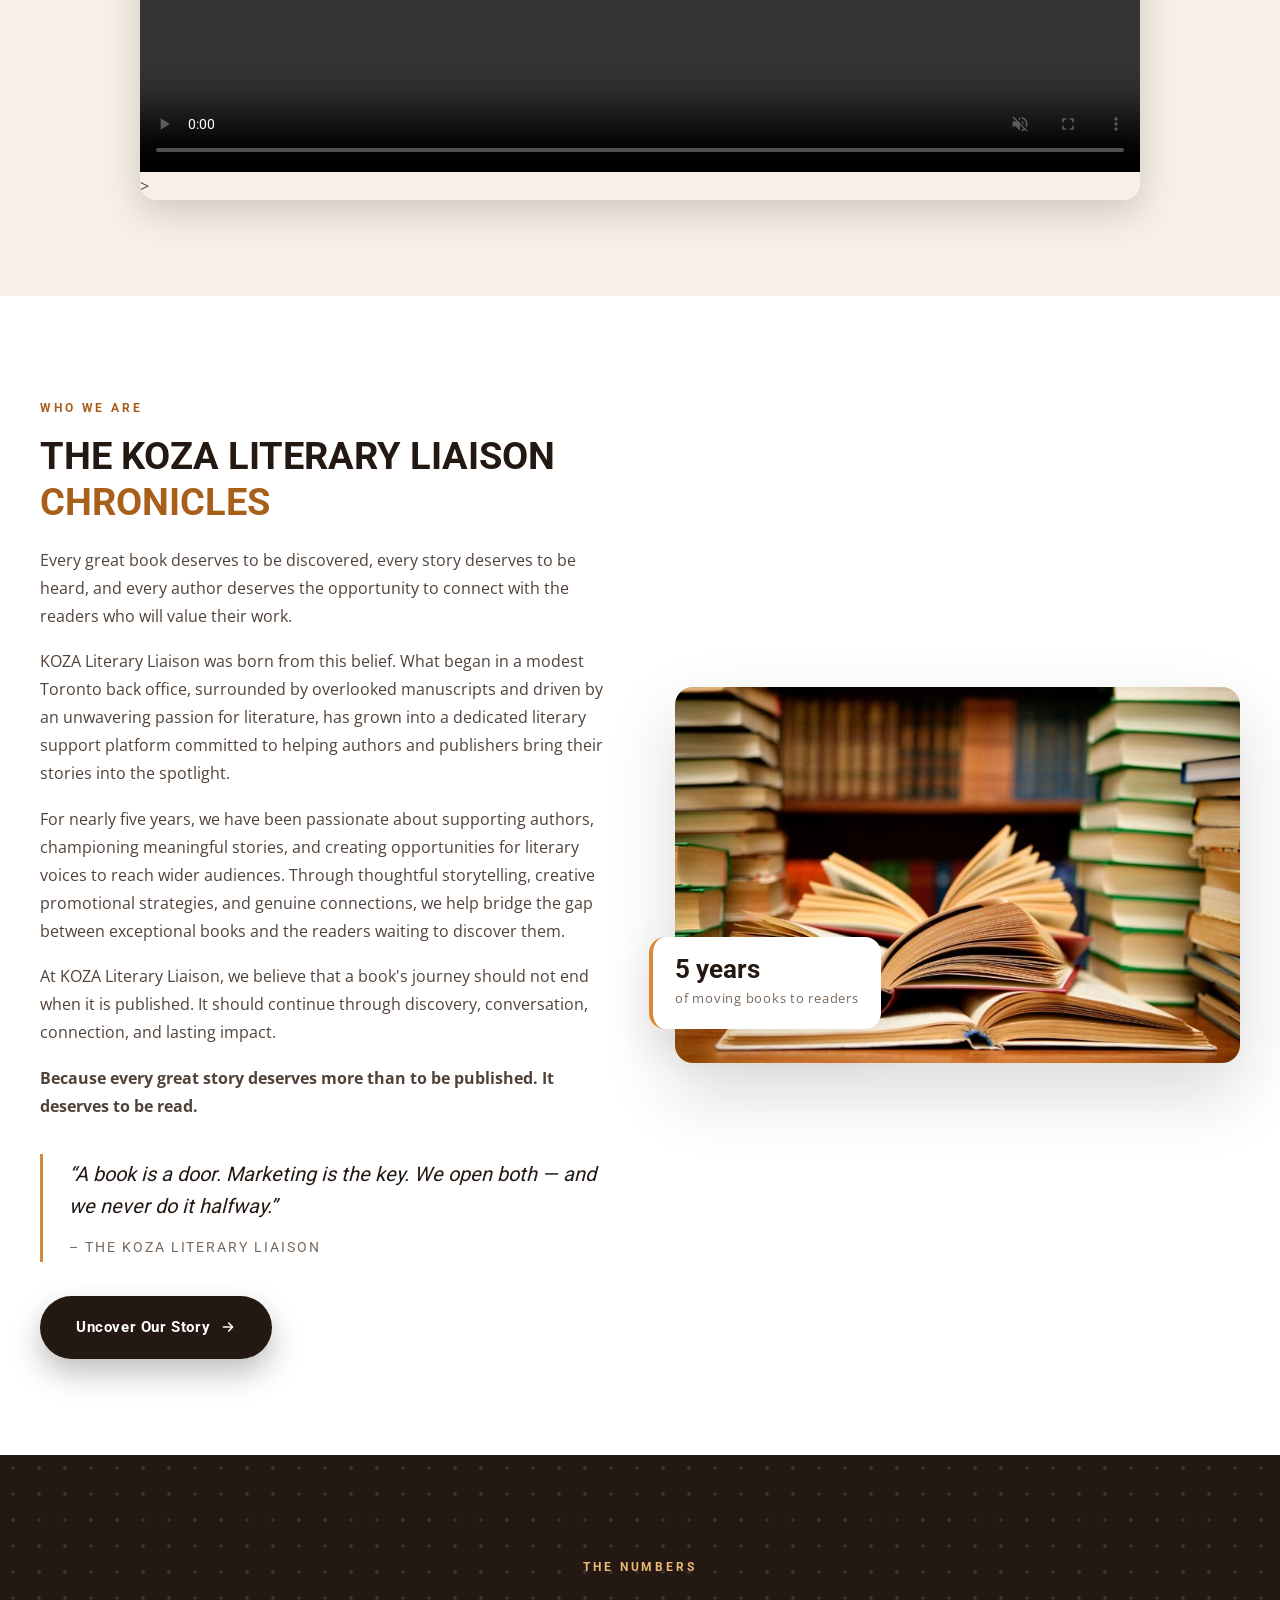
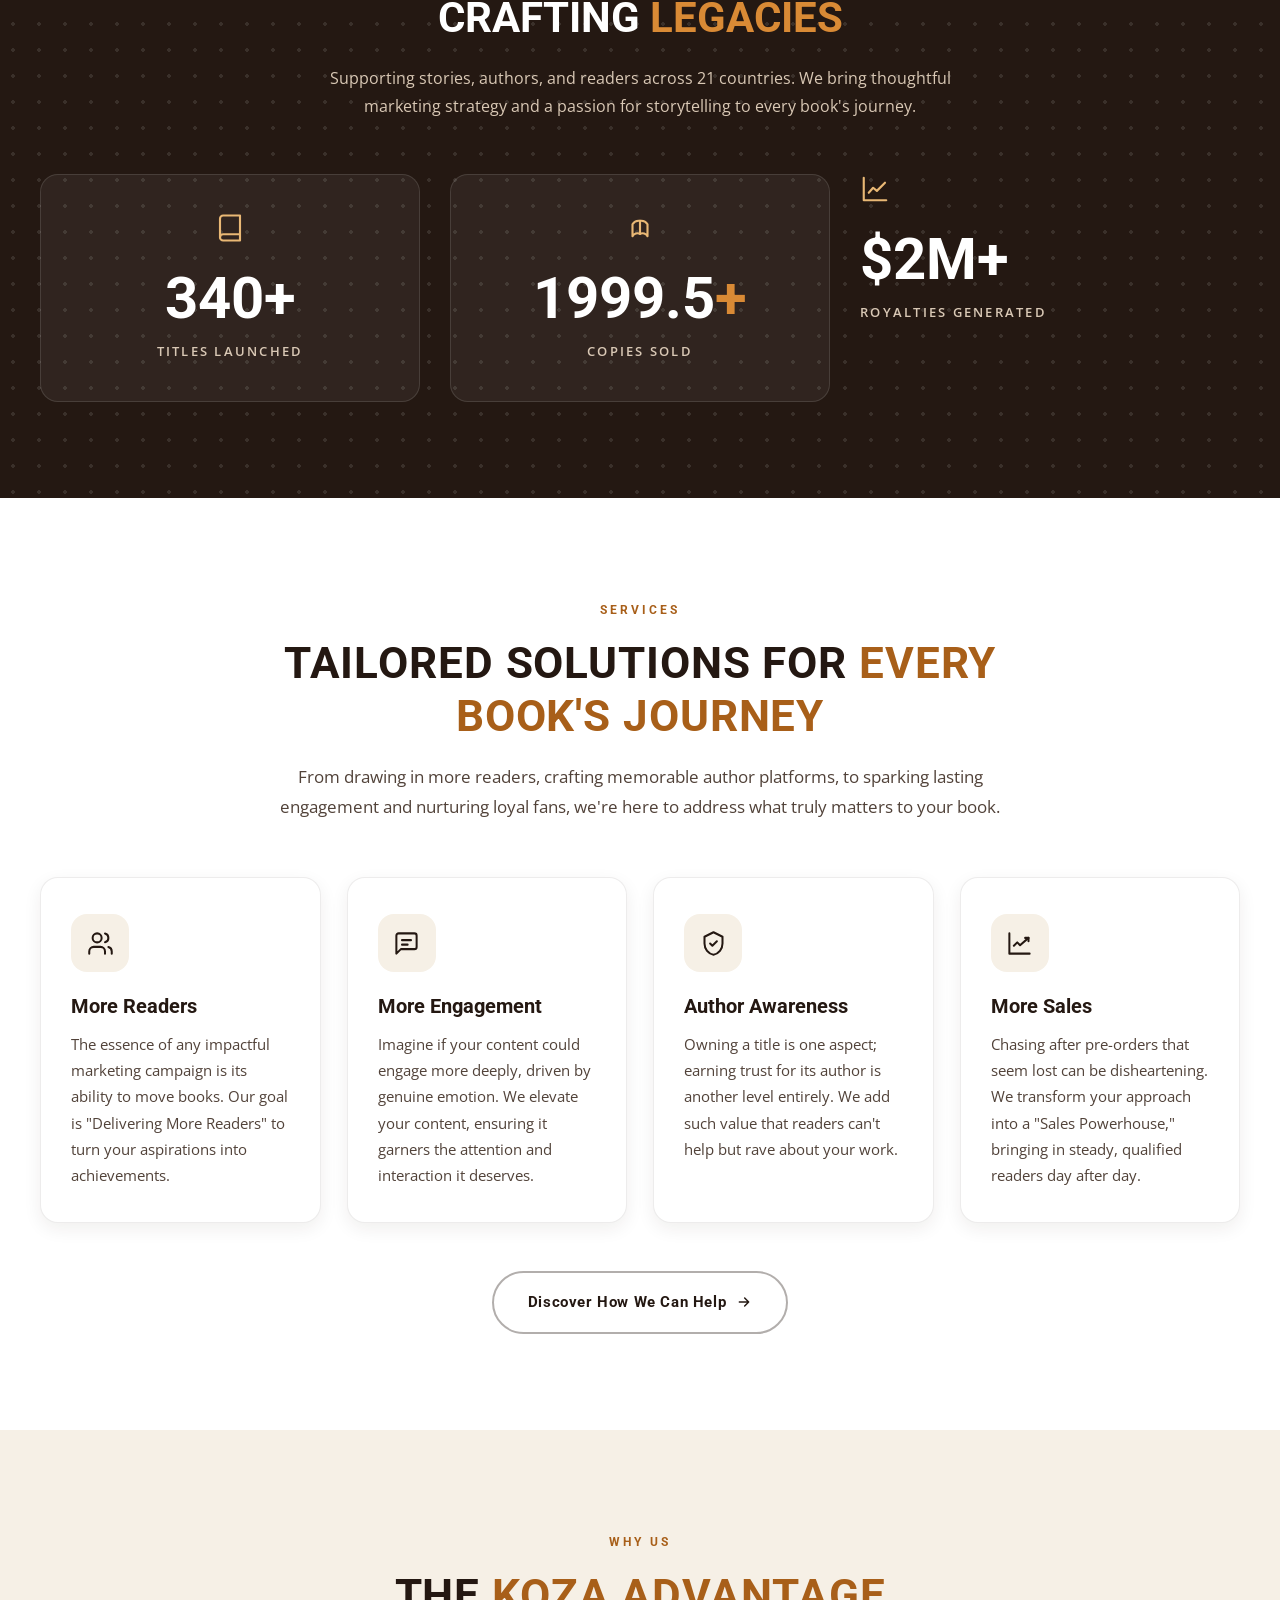
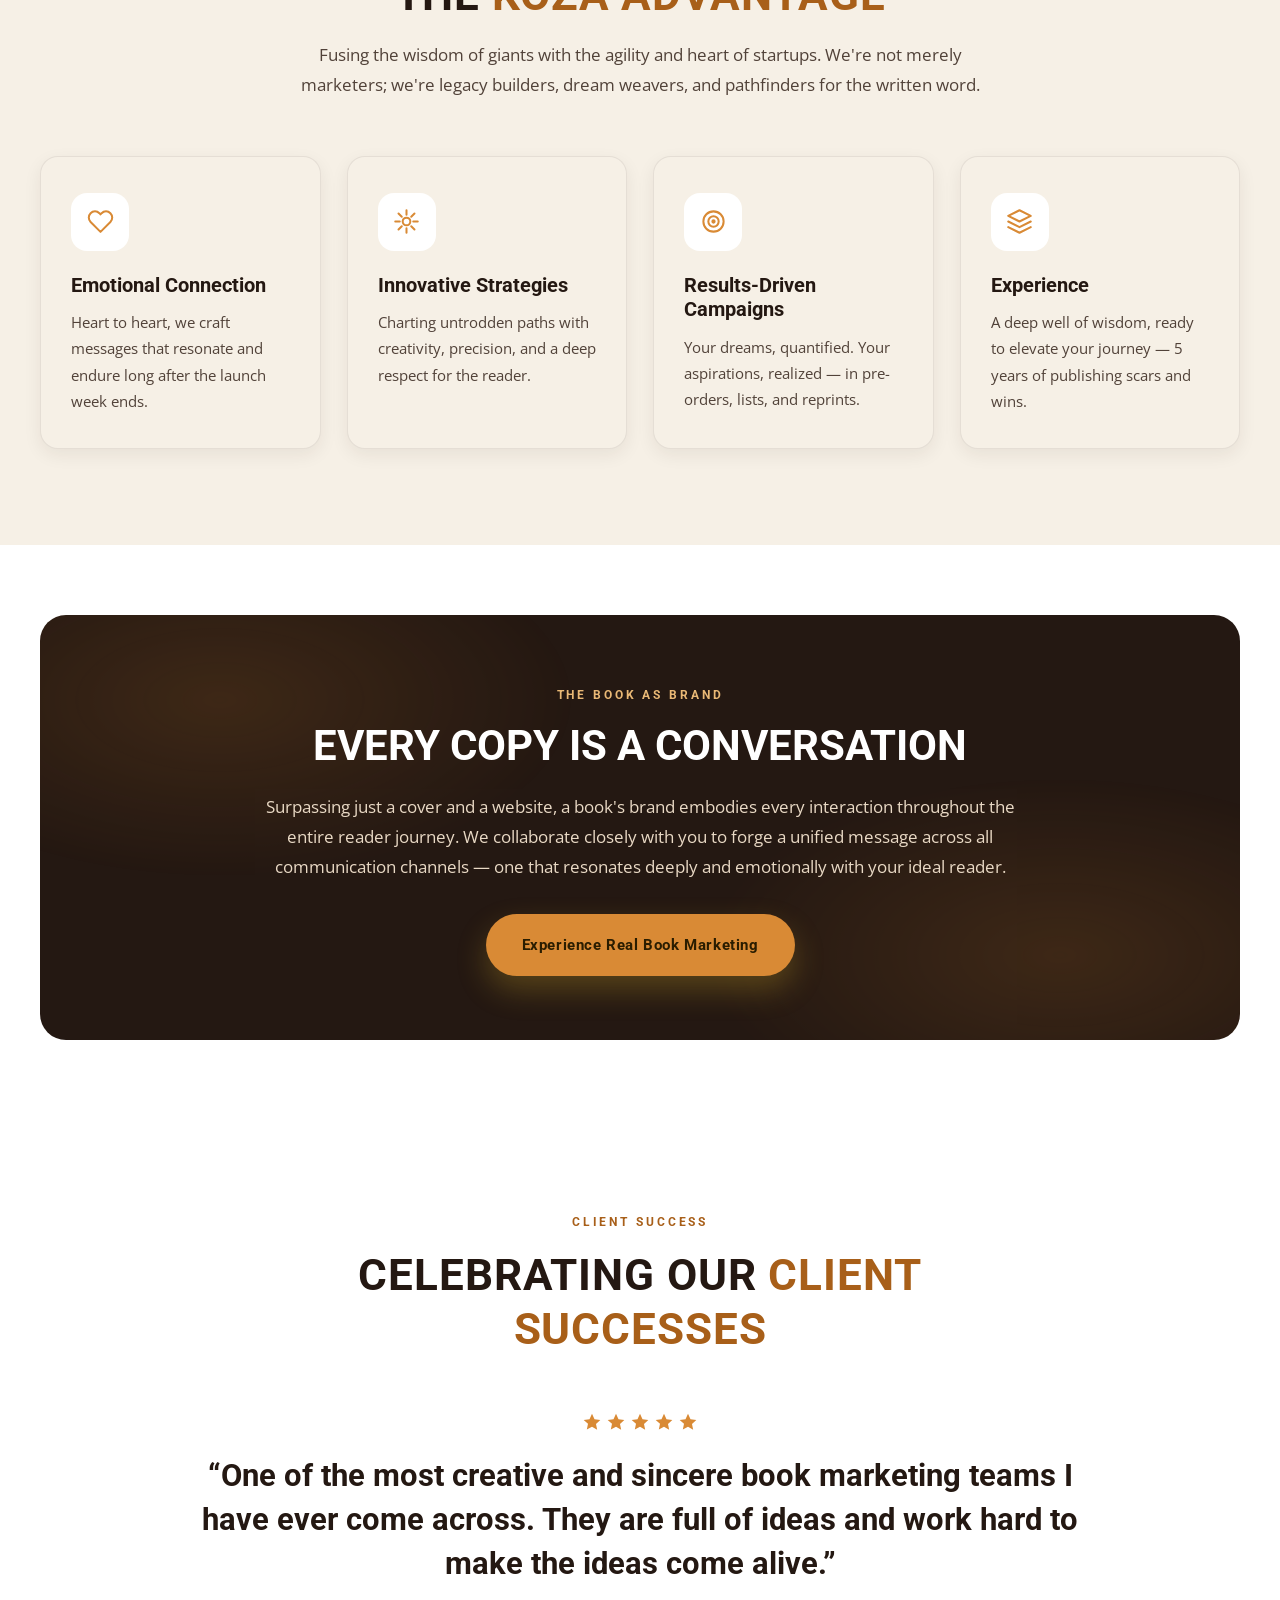
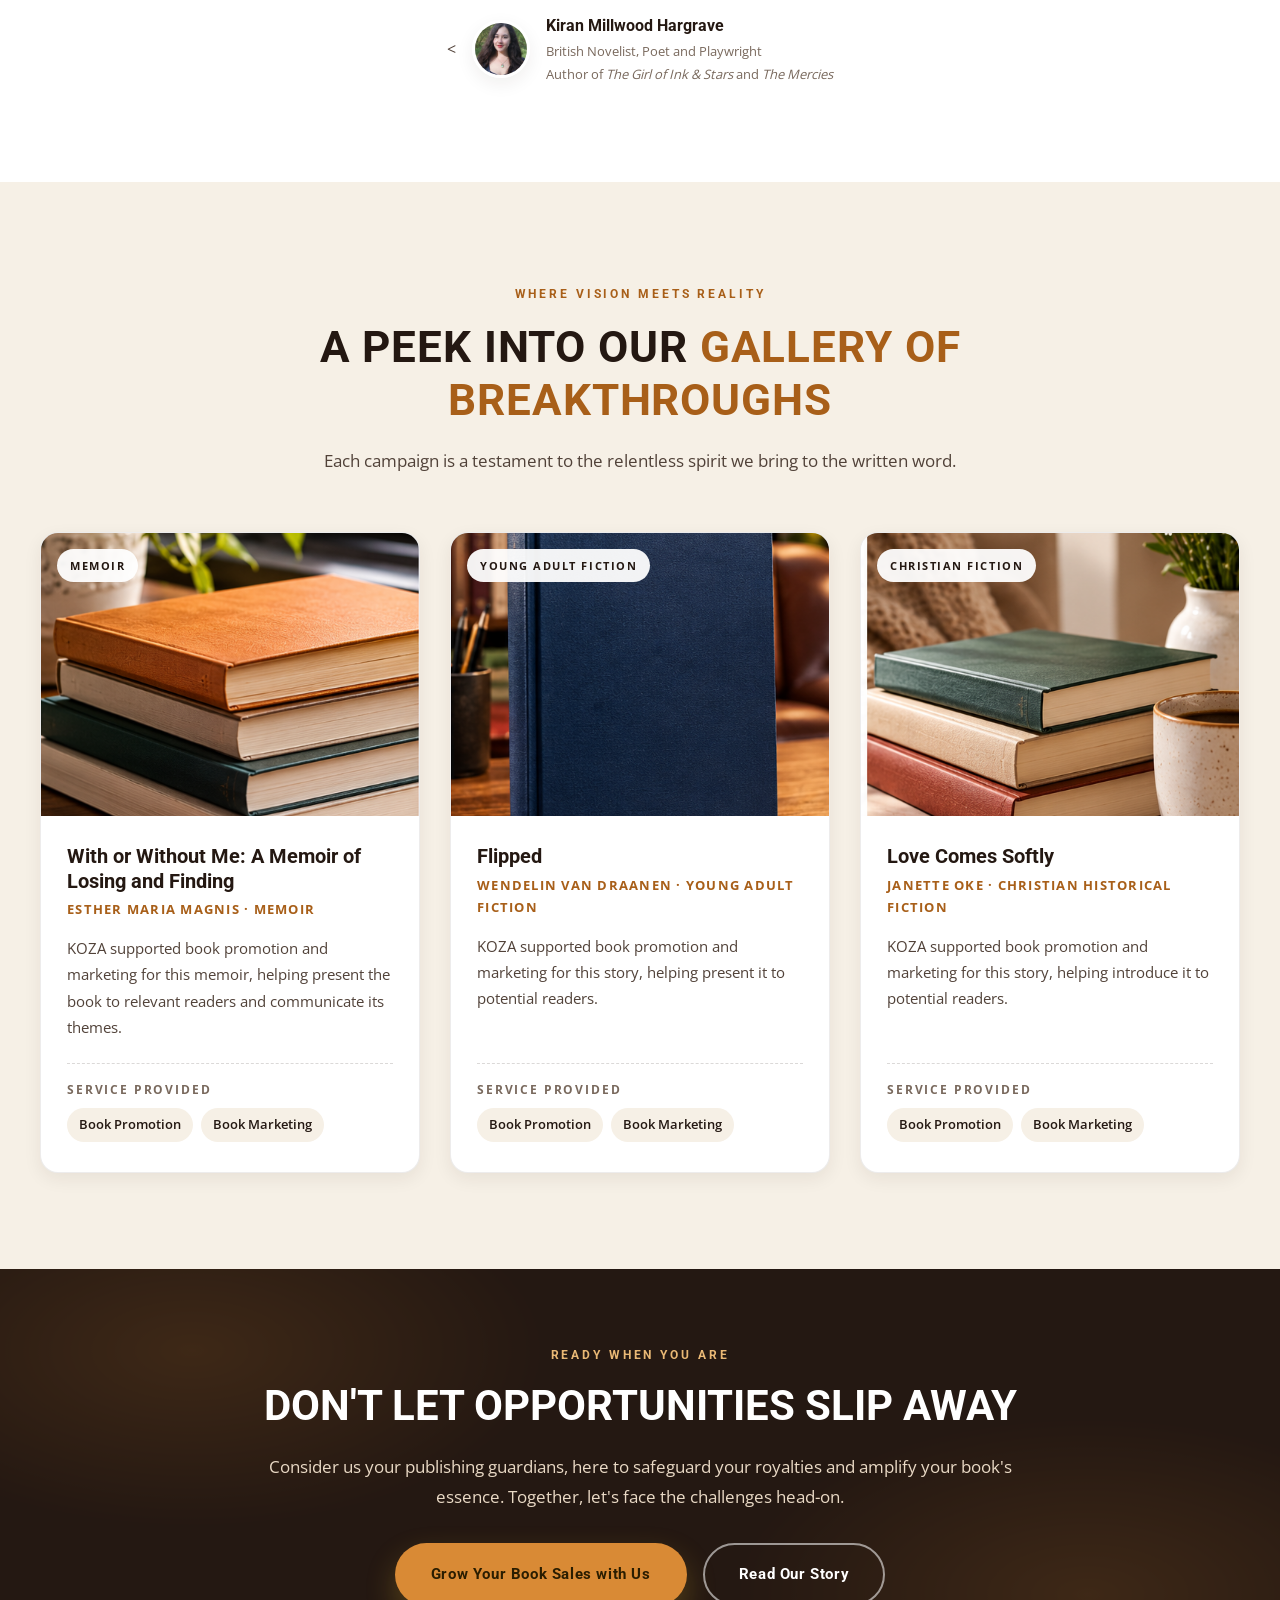
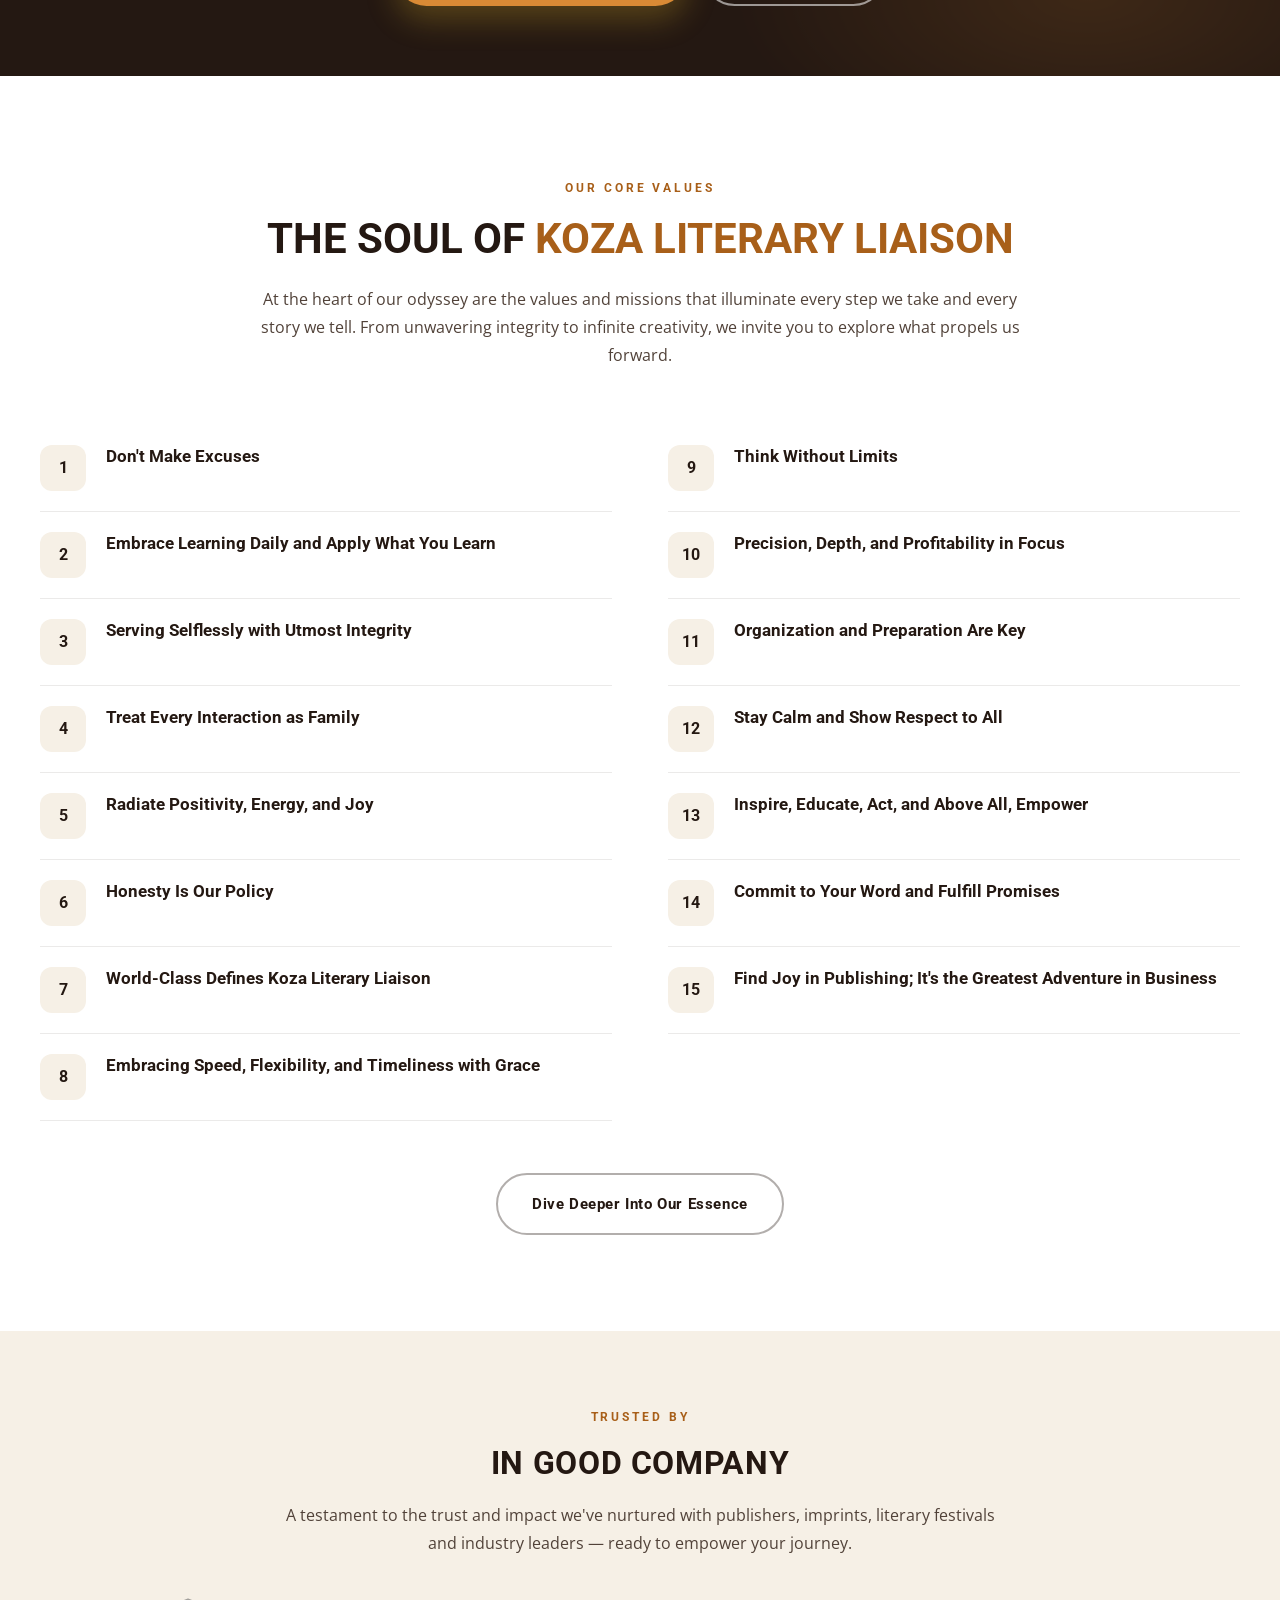
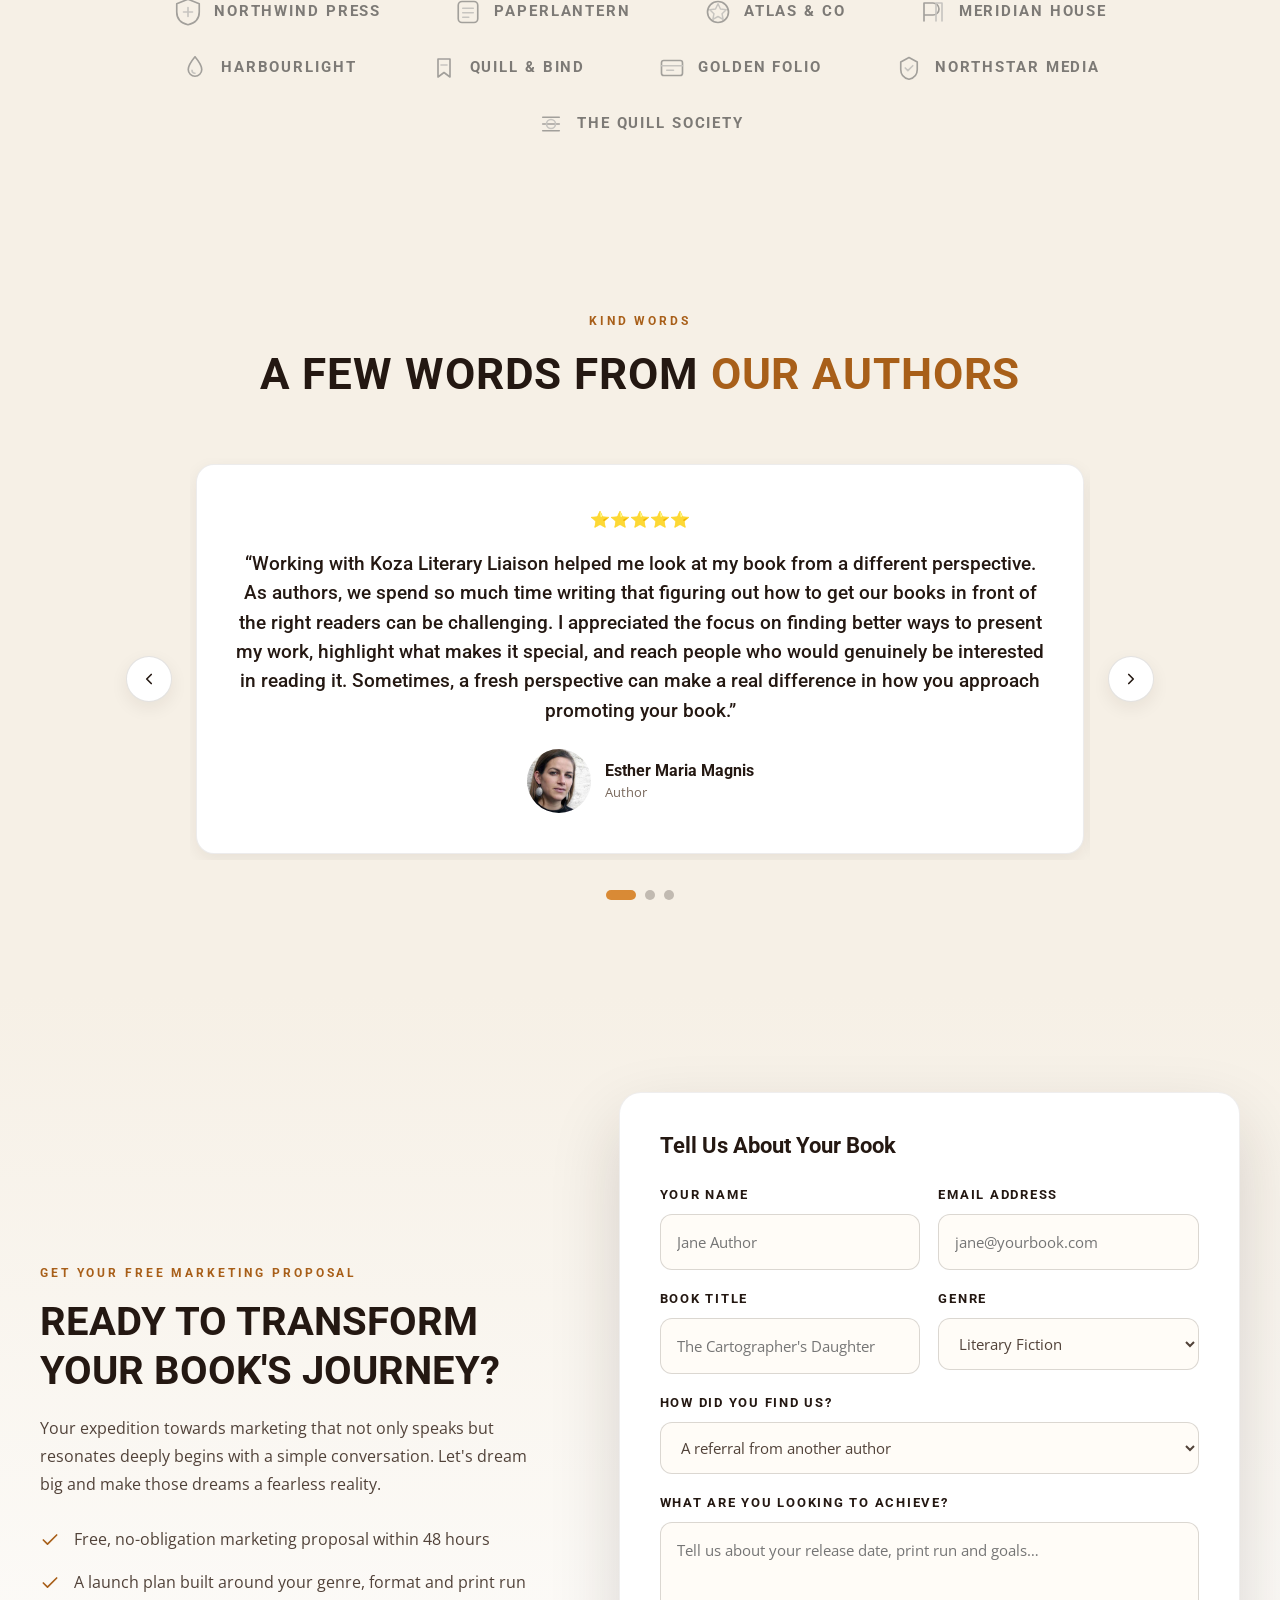
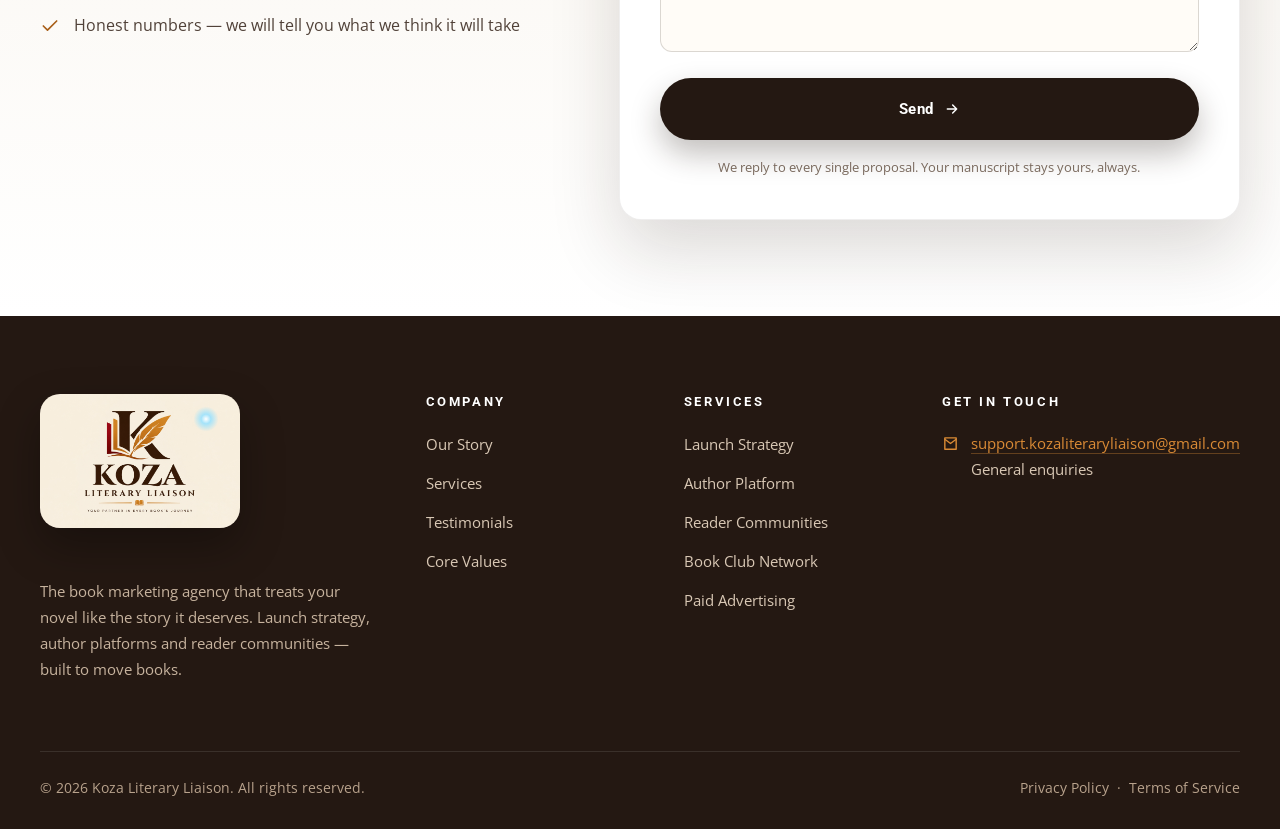
==== commit 905dbb58: "Update index.html" ====
--- a/index.html
+++ b/index.html
@@ -72,10 +72,10 @@
     <div class="hero__copy">
       <span class="eyebrow">BOOK MARKETING · AUTHOR VISIBILITY · GLOBAL REACH</span>
 
-      <h1>
-        Your Book Deserves to Be
-        <span class="accent">Discovered.</span>
-      </h1>
+     <h1>
+  Your Book Deserves to Be
+  <span class="accent rotating-word">Discovered.</span>
+</h1>
 
       <p class="hero__sub">
         We Help Great Stories Find Their Readers.
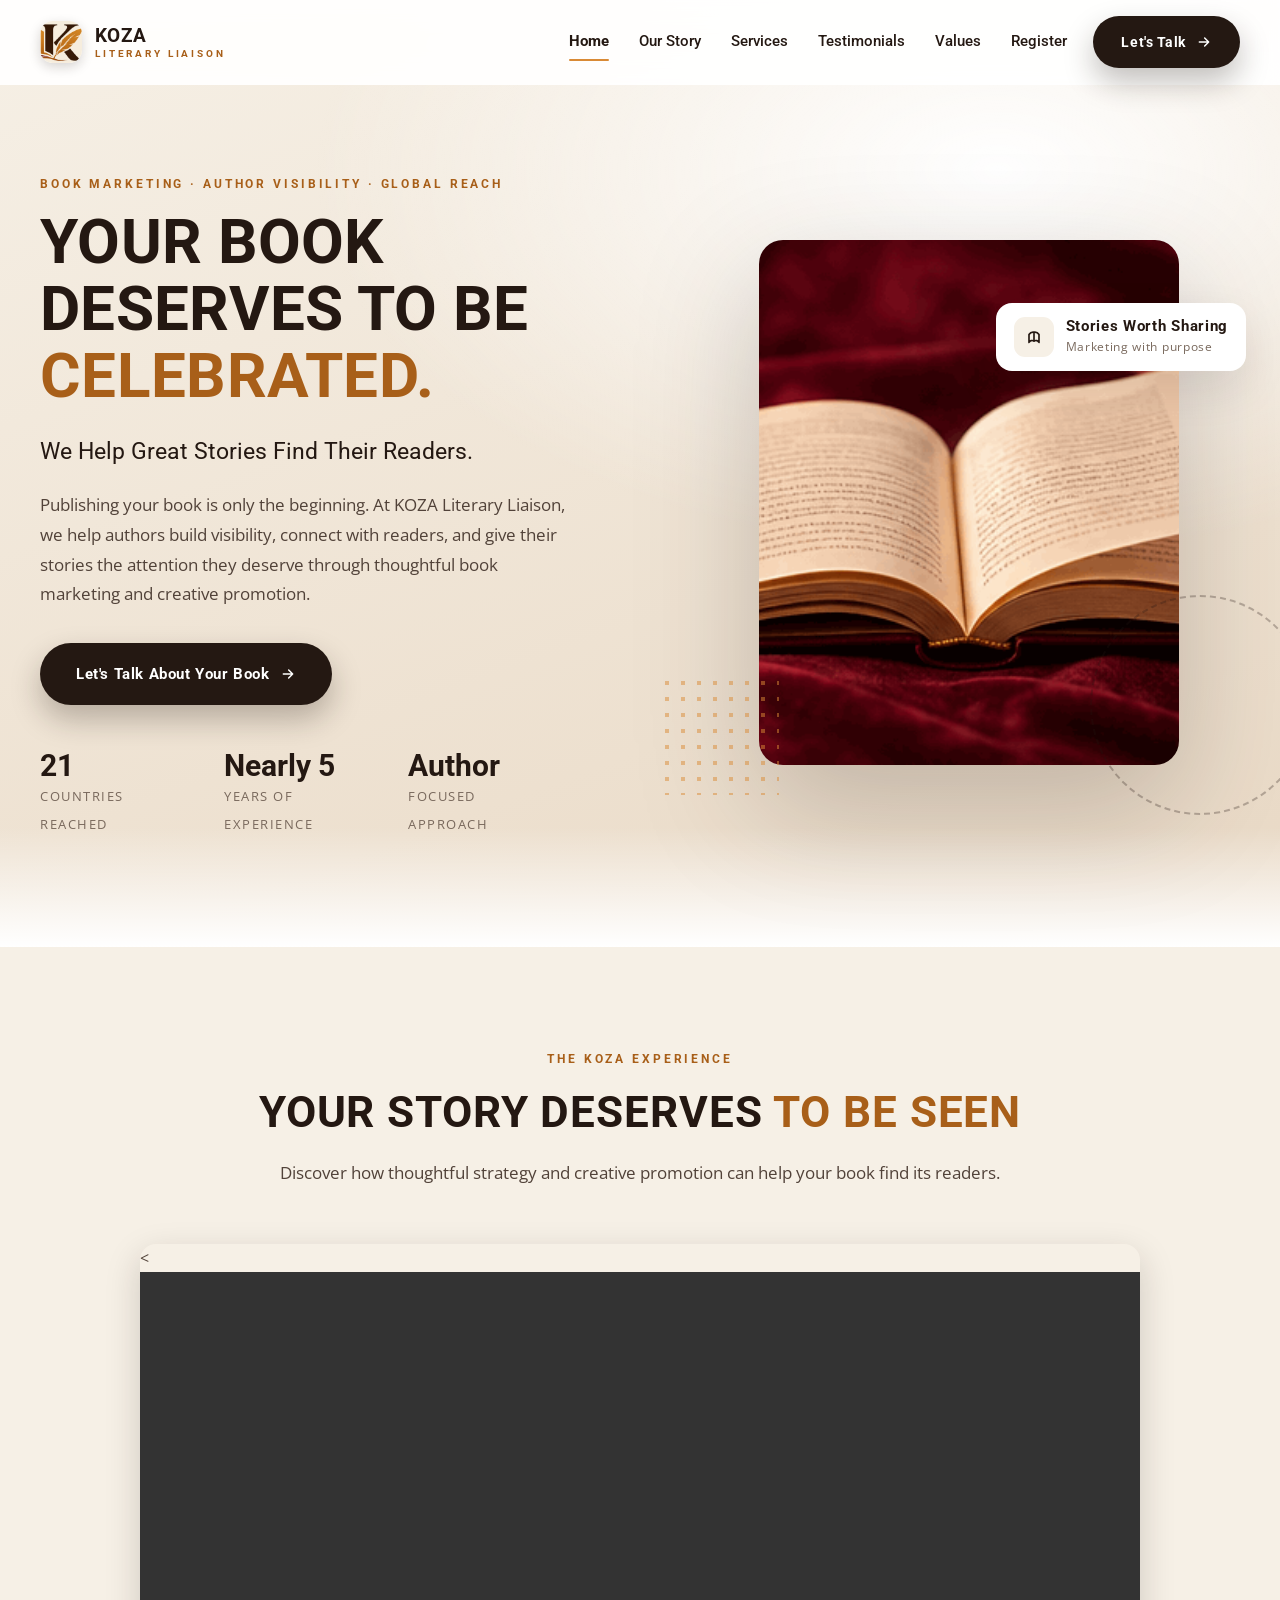
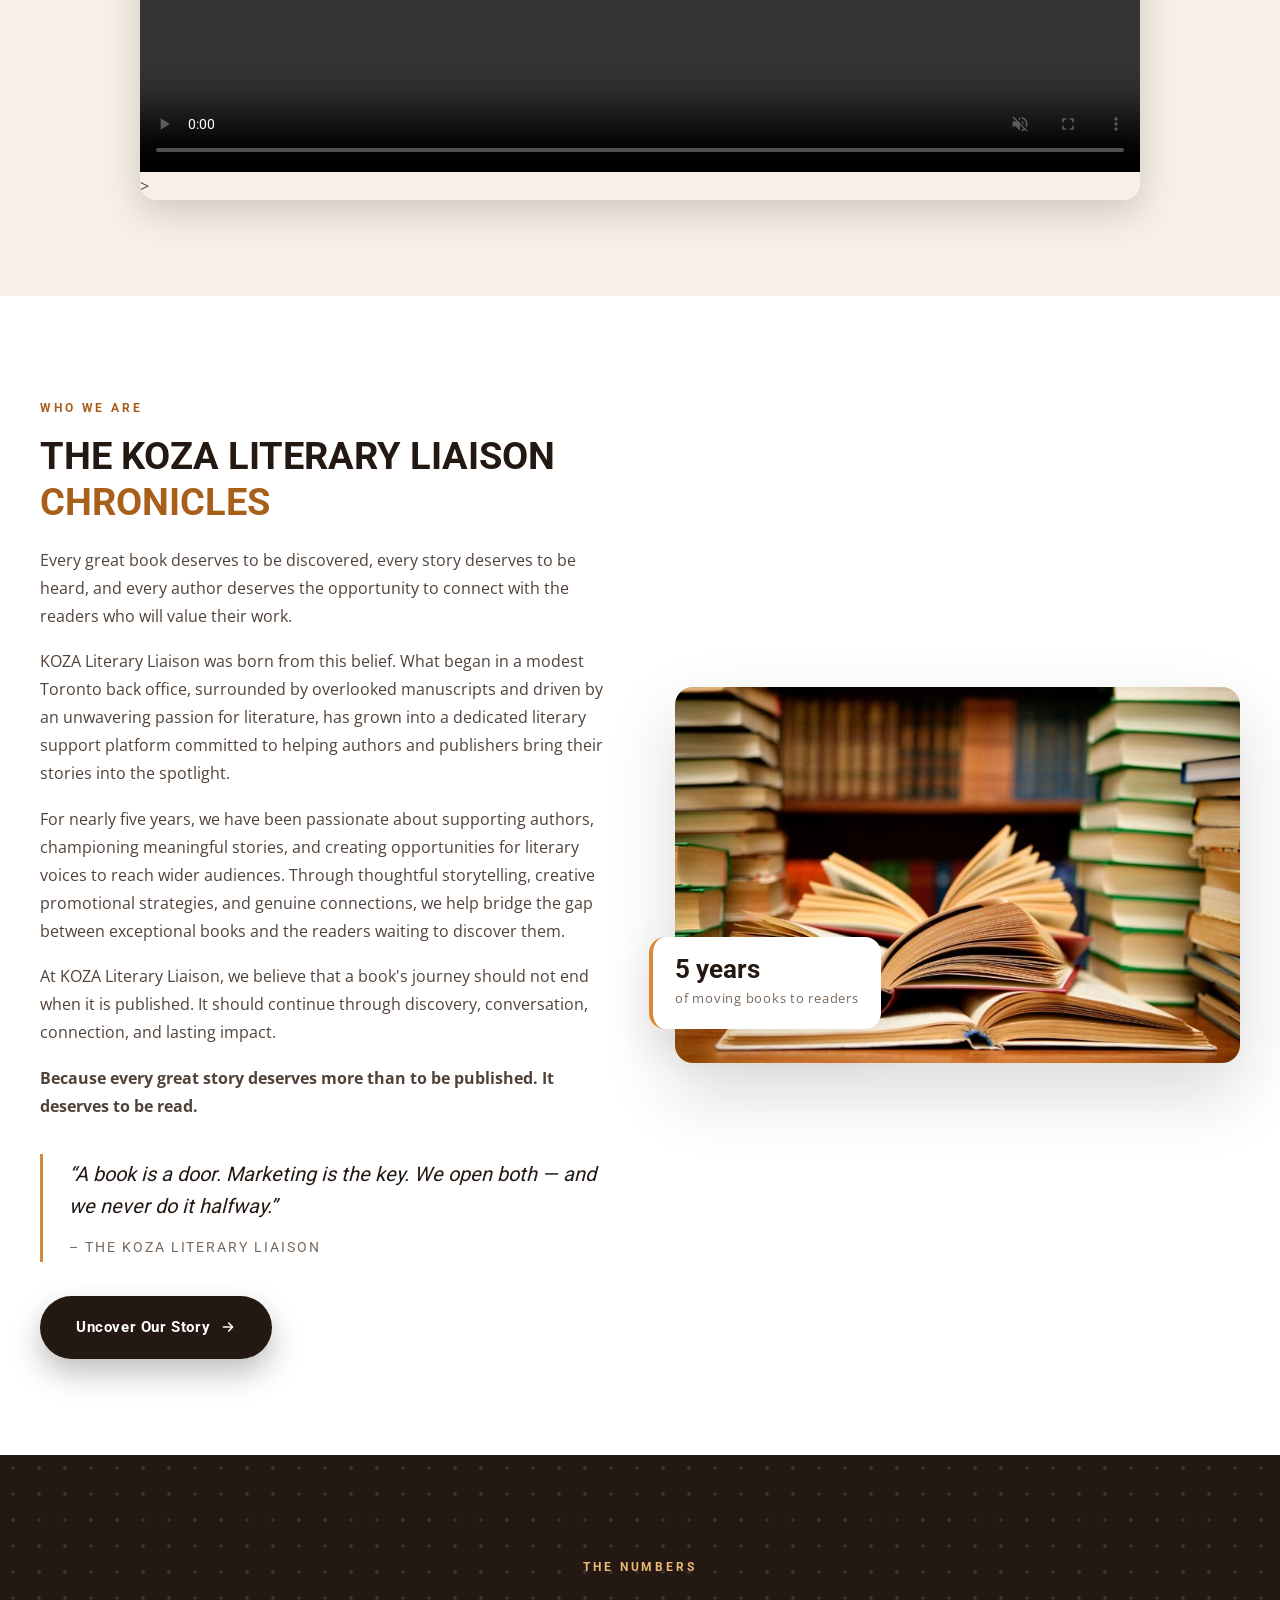
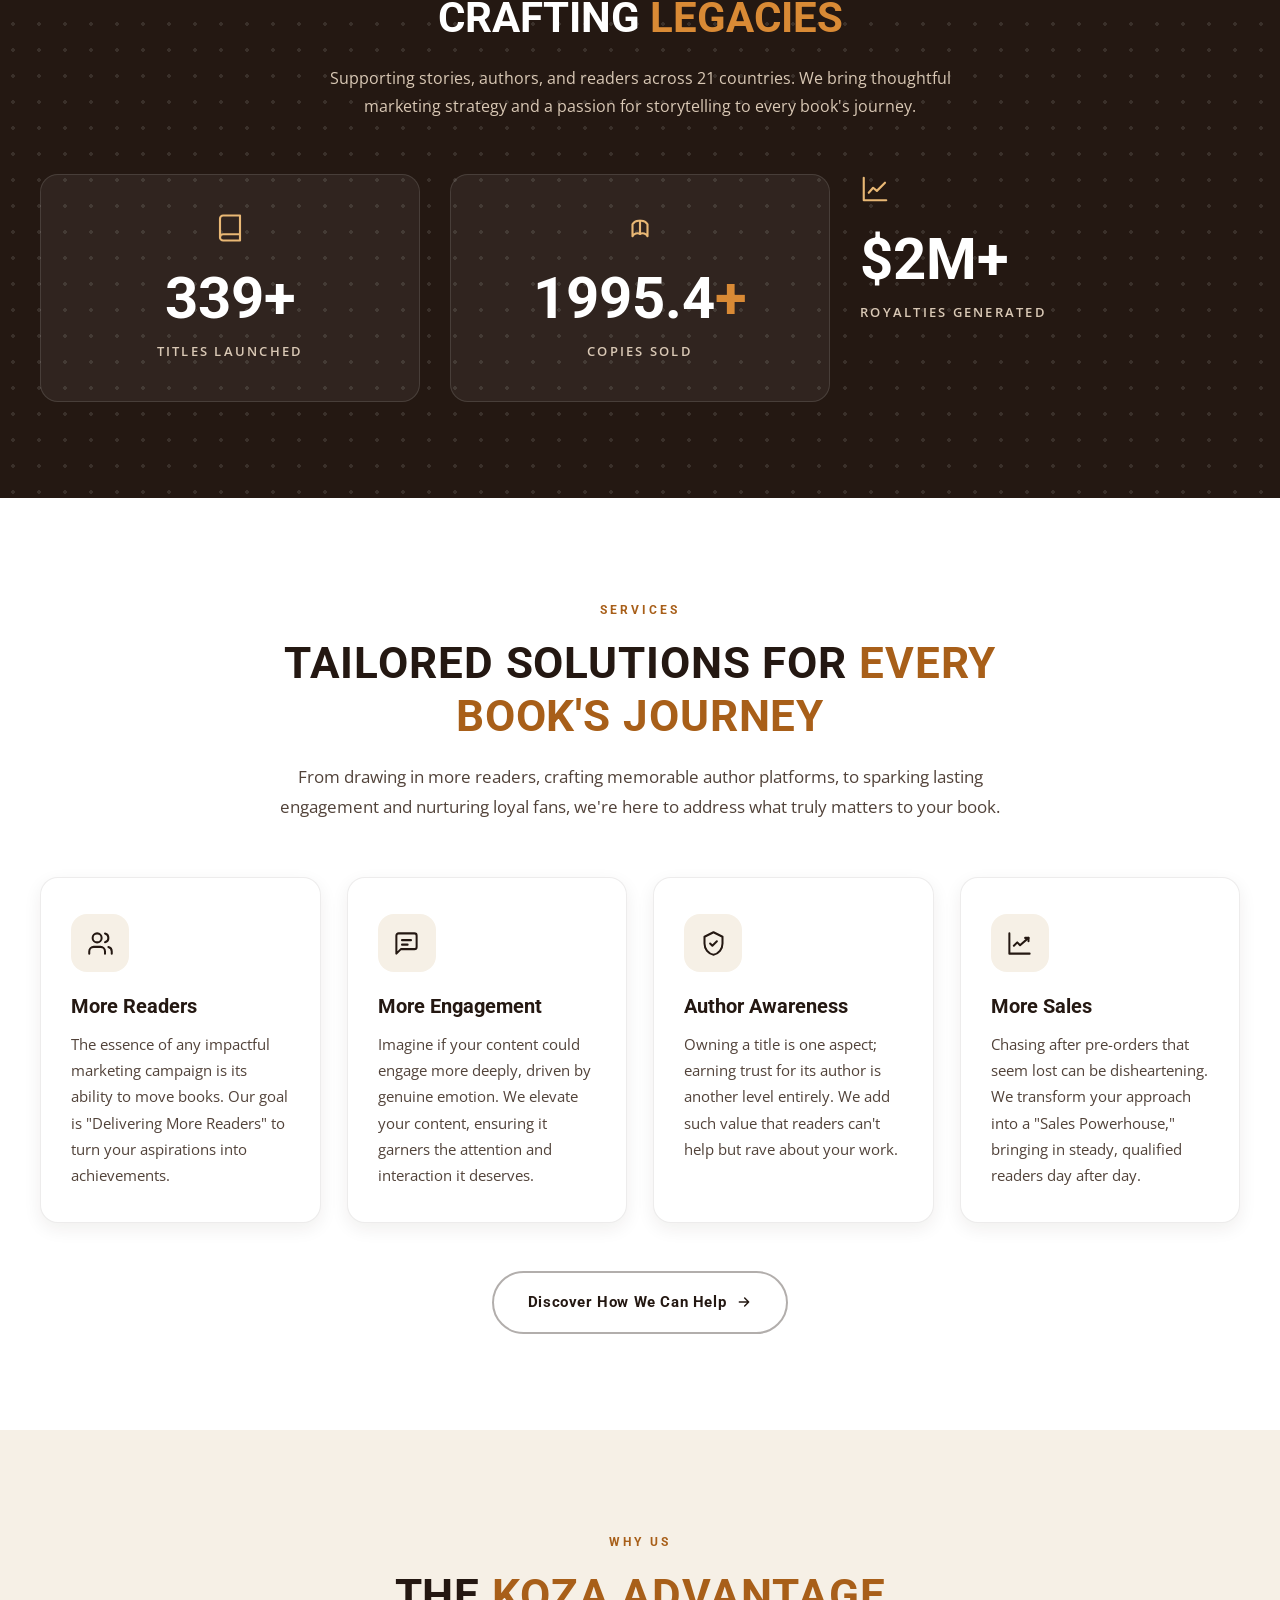
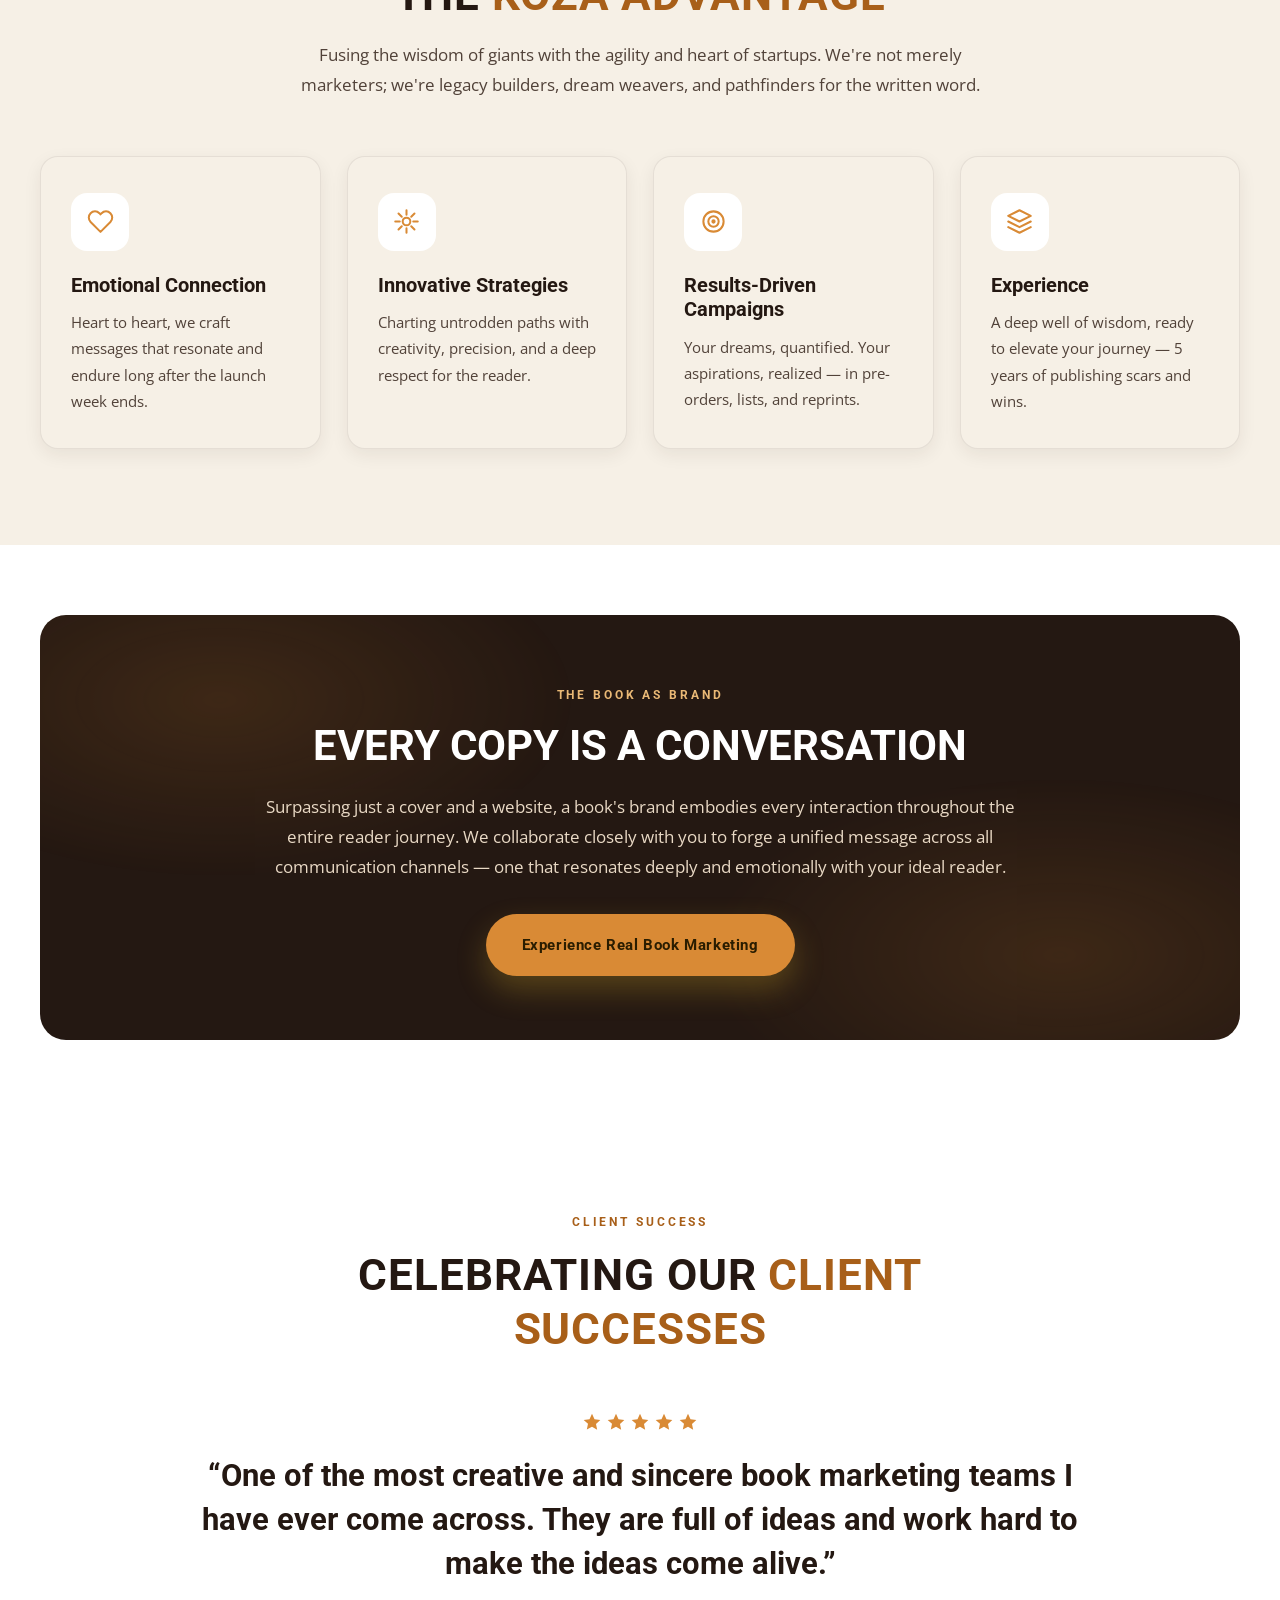
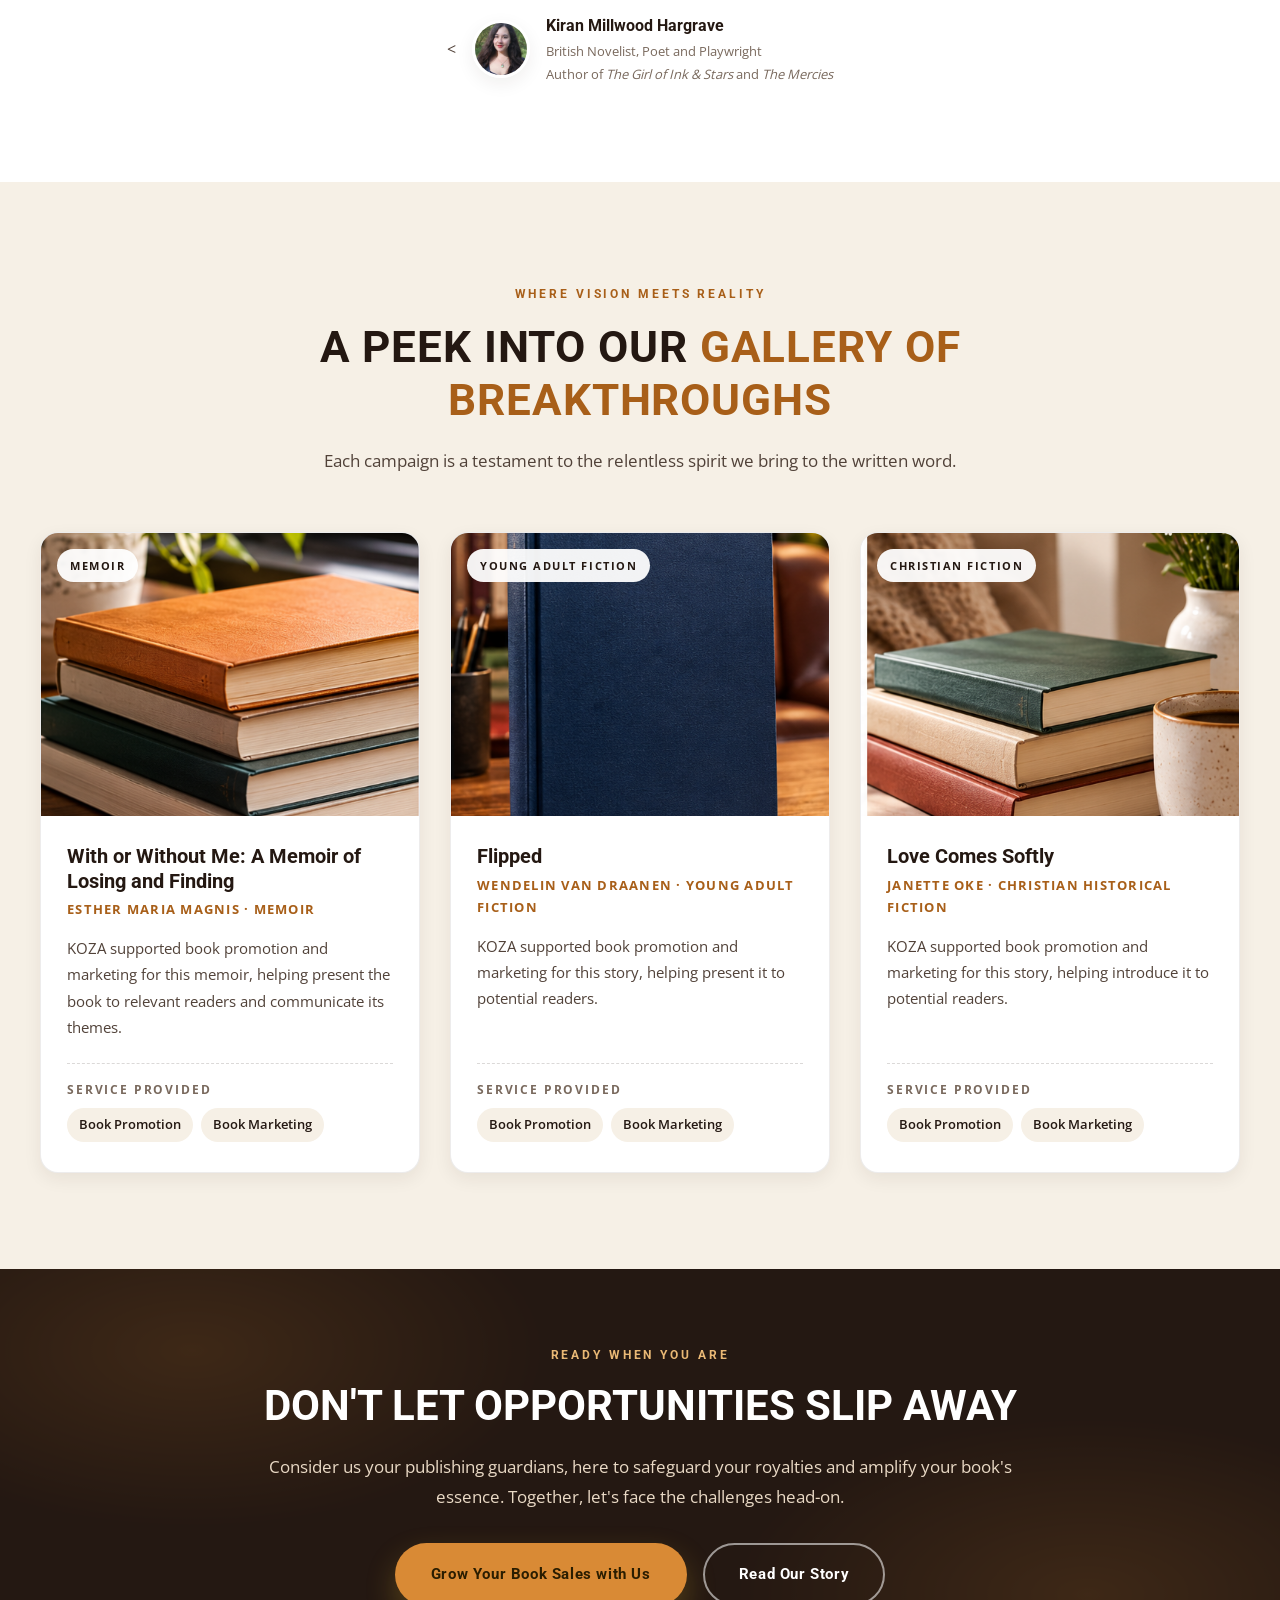
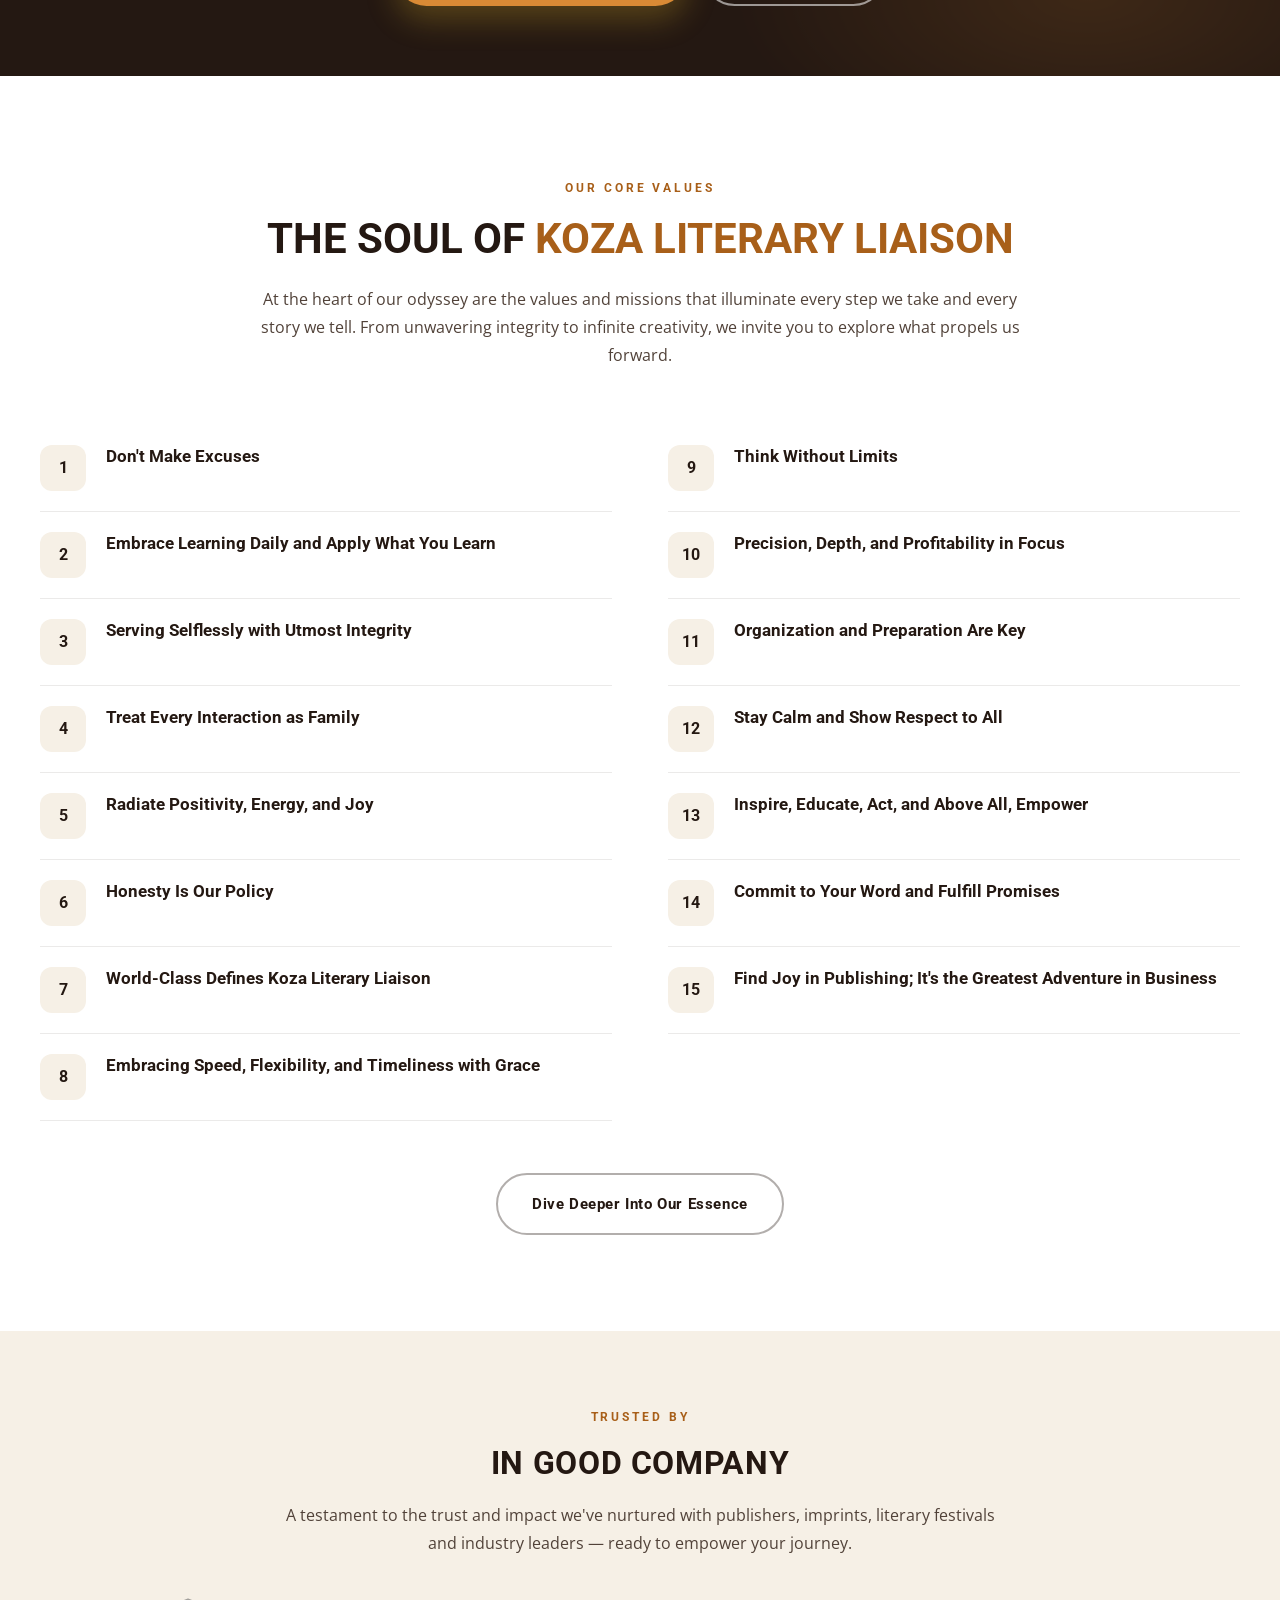
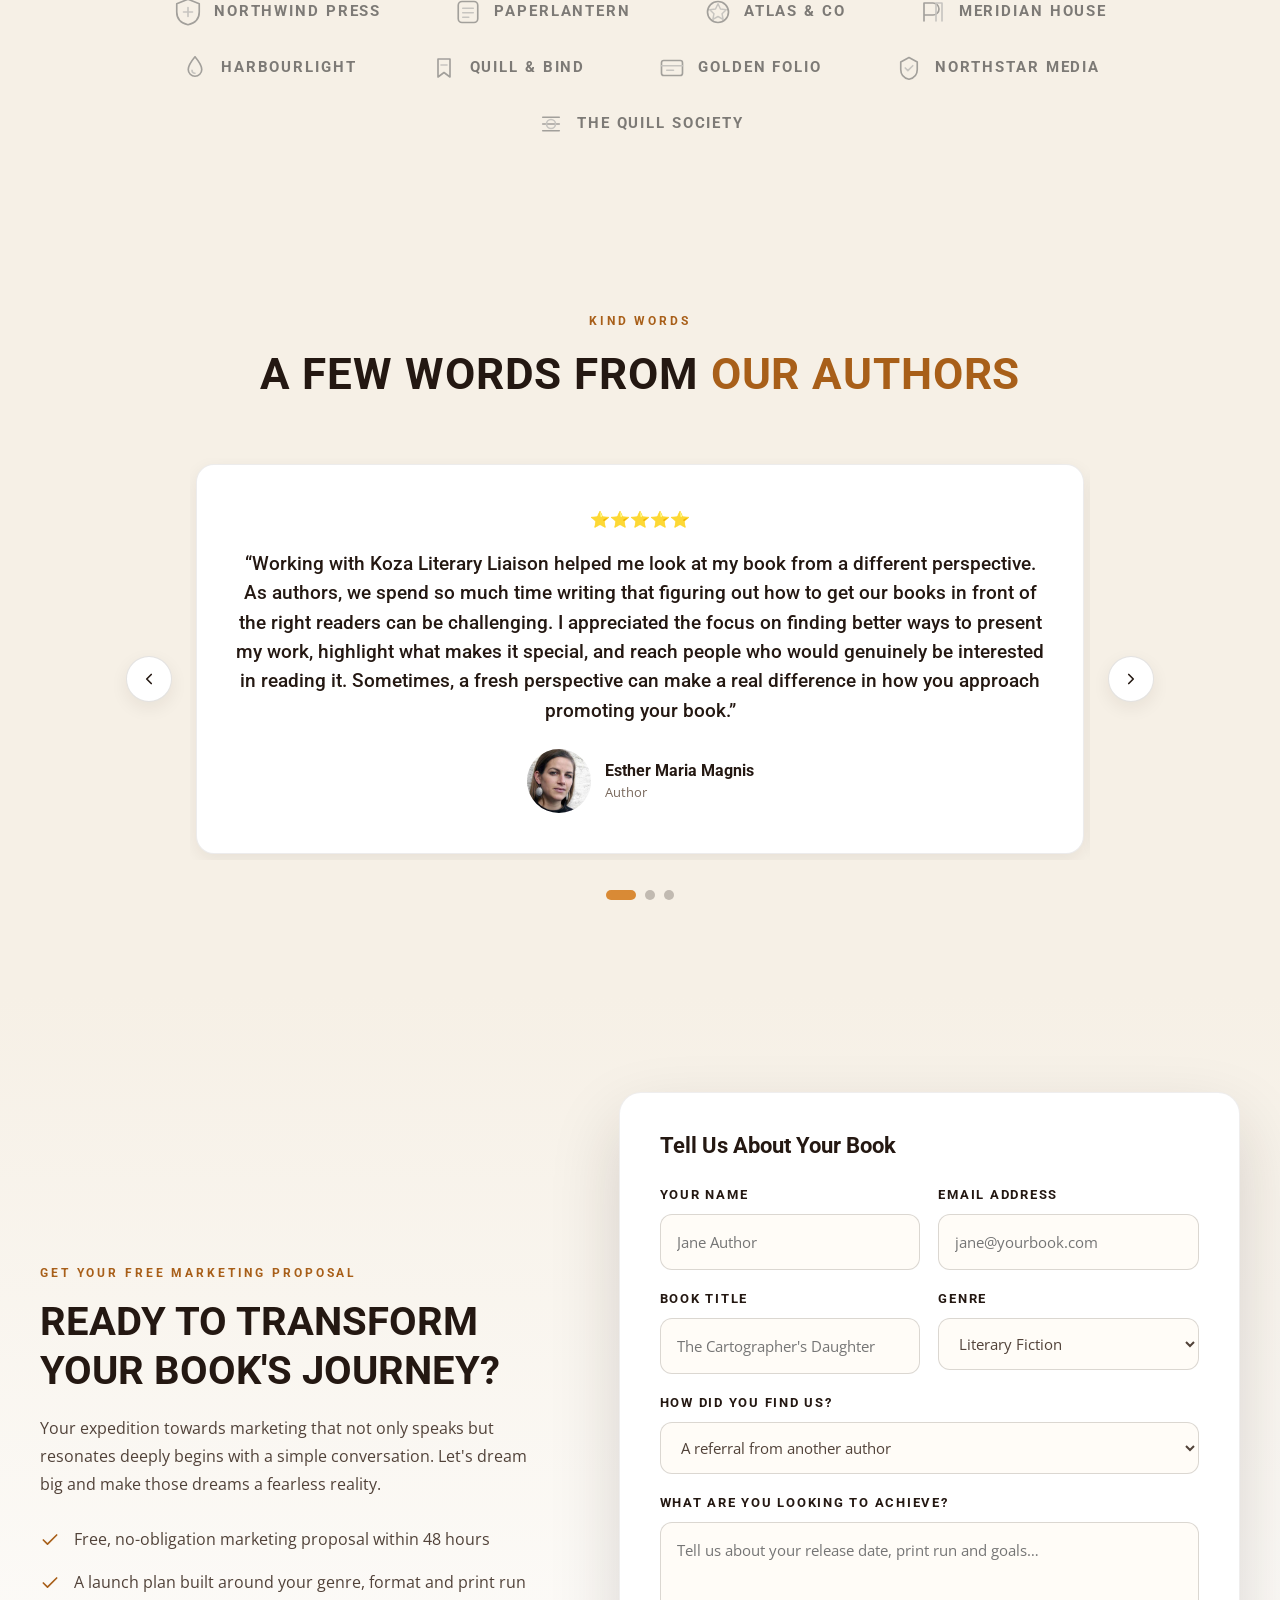
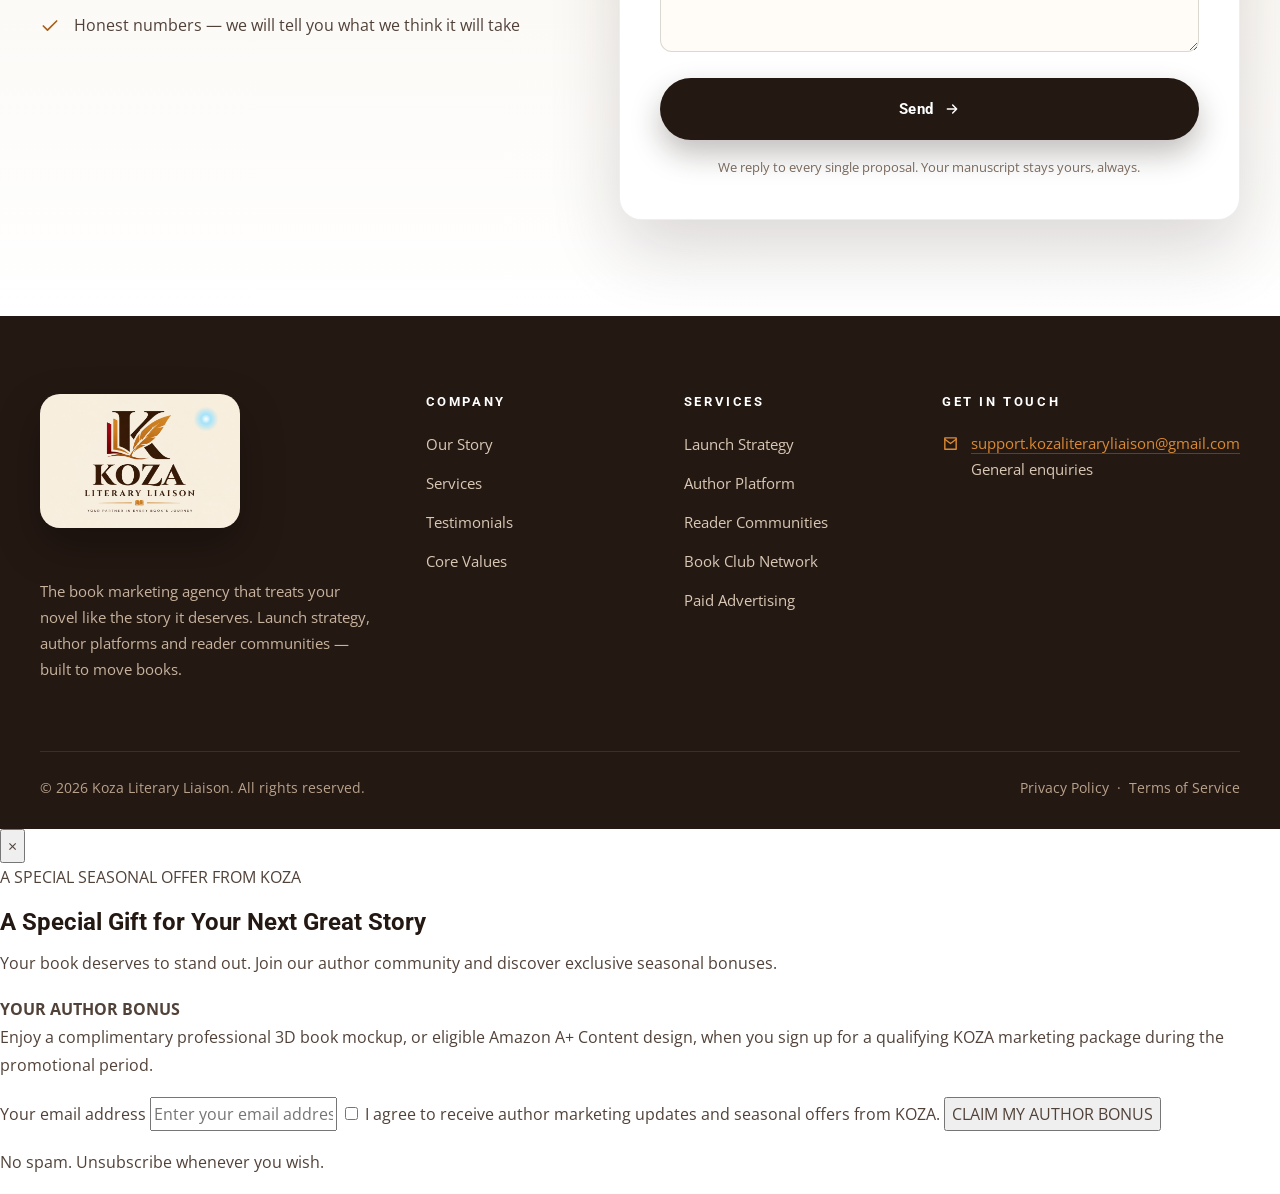
==== commit 2d276f13: "Add KOZA Seasonal Author Bonus Popup to index.html" ====
--- a/index.html
+++ b/index.html
@@ -781,5 +781,66 @@
 })();
 </script>
 <!--End of Tawk.to Script-->
+      <!-- KOZA Seasonal Author Bonus Popup -->
+<div id="koza-bonus-popup" class="koza-bonus-popup" aria-hidden="true">
+  <div class="koza-bonus-overlay"></div>
+
+  <div class="koza-bonus-card" role="dialog"
+       aria-modal="true" aria-labelledby="koza-bonus-title">
+
+    <button type="button" class="koza-bonus-close"
+            aria-label="Close popup">&times;</button>
+
+    <p class="koza-bonus-label">A SPECIAL SEASONAL OFFER FROM KOZA</p>
+
+    <h2 id="koza-bonus-title">
+      A Special Gift for Your Next Great Story
+    </h2>
+
+    <p class="koza-bonus-intro">
+      Your book deserves to stand out. Join our author community
+      and discover exclusive seasonal bonuses.
+    </p>
+
+    <div class="koza-bonus-gift">
+      <strong>YOUR AUTHOR BONUS</strong>
+      <p>Enjoy a complimentary professional 3D book mockup,
+      or eligible Amazon A+ Content design, when you sign up
+      for a qualifying KOZA marketing package during the
+      promotional period.</p>
+    </div>
+
+    <form id="koza-bonus-form"
+          action="https://formspree.io/f/mvkkydng"
+          method="POST">
+
+      <label for="koza-bonus-email">Your email address</label>
+      <input type="email" id="koza-bonus-email"
+             name="email" placeholder="Enter your email address"
+             required>
+
+      <input type="hidden" name="_subject"
+             value="New KOZA Seasonal Author Bonus Signup">
+
+      <label class="koza-bonus-consent">
+        <input type="checkbox" name="marketing_consent"
+               value="Yes" required>
+        I agree to receive author marketing updates and
+        seasonal offers from KOZA.
+      </label>
+
+      <button type="submit" id="koza-bonus-submit">
+        CLAIM MY AUTHOR BONUS
+      </button>
+
+      <p id="koza-bonus-message" aria-live="polite"></p>
+    </form>
+
+    <p class="koza-bonus-footnote">
+      No spam. Unsubscribe whenever you wish.
+    </p>
+  </div>
+</div>
+<!-- End KOZA Seasonal Author Bonus Popup -->
 </body>
 </html>
--- a/assets/css/style.css
+++ b/assets/css/style.css
@@ -661,3 +661,21 @@
   .logos{ gap:20px 30px; }
   .value{ gap:14px; }
 }
+
+
+/* KOZA rotating headline animation */
+.rotating-word {
+  display: inline-block;
+  transition: opacity 0.3s ease, transform 0.3s ease;
+}
+
+.rotating-word.is-changing {
+  opacity: 0;
+  transform: translateY(10px);
+}
+
+@media (prefers-reduced-motion: reduce) {
+  .rotating-word {
+    transition: none;
+  }
+}
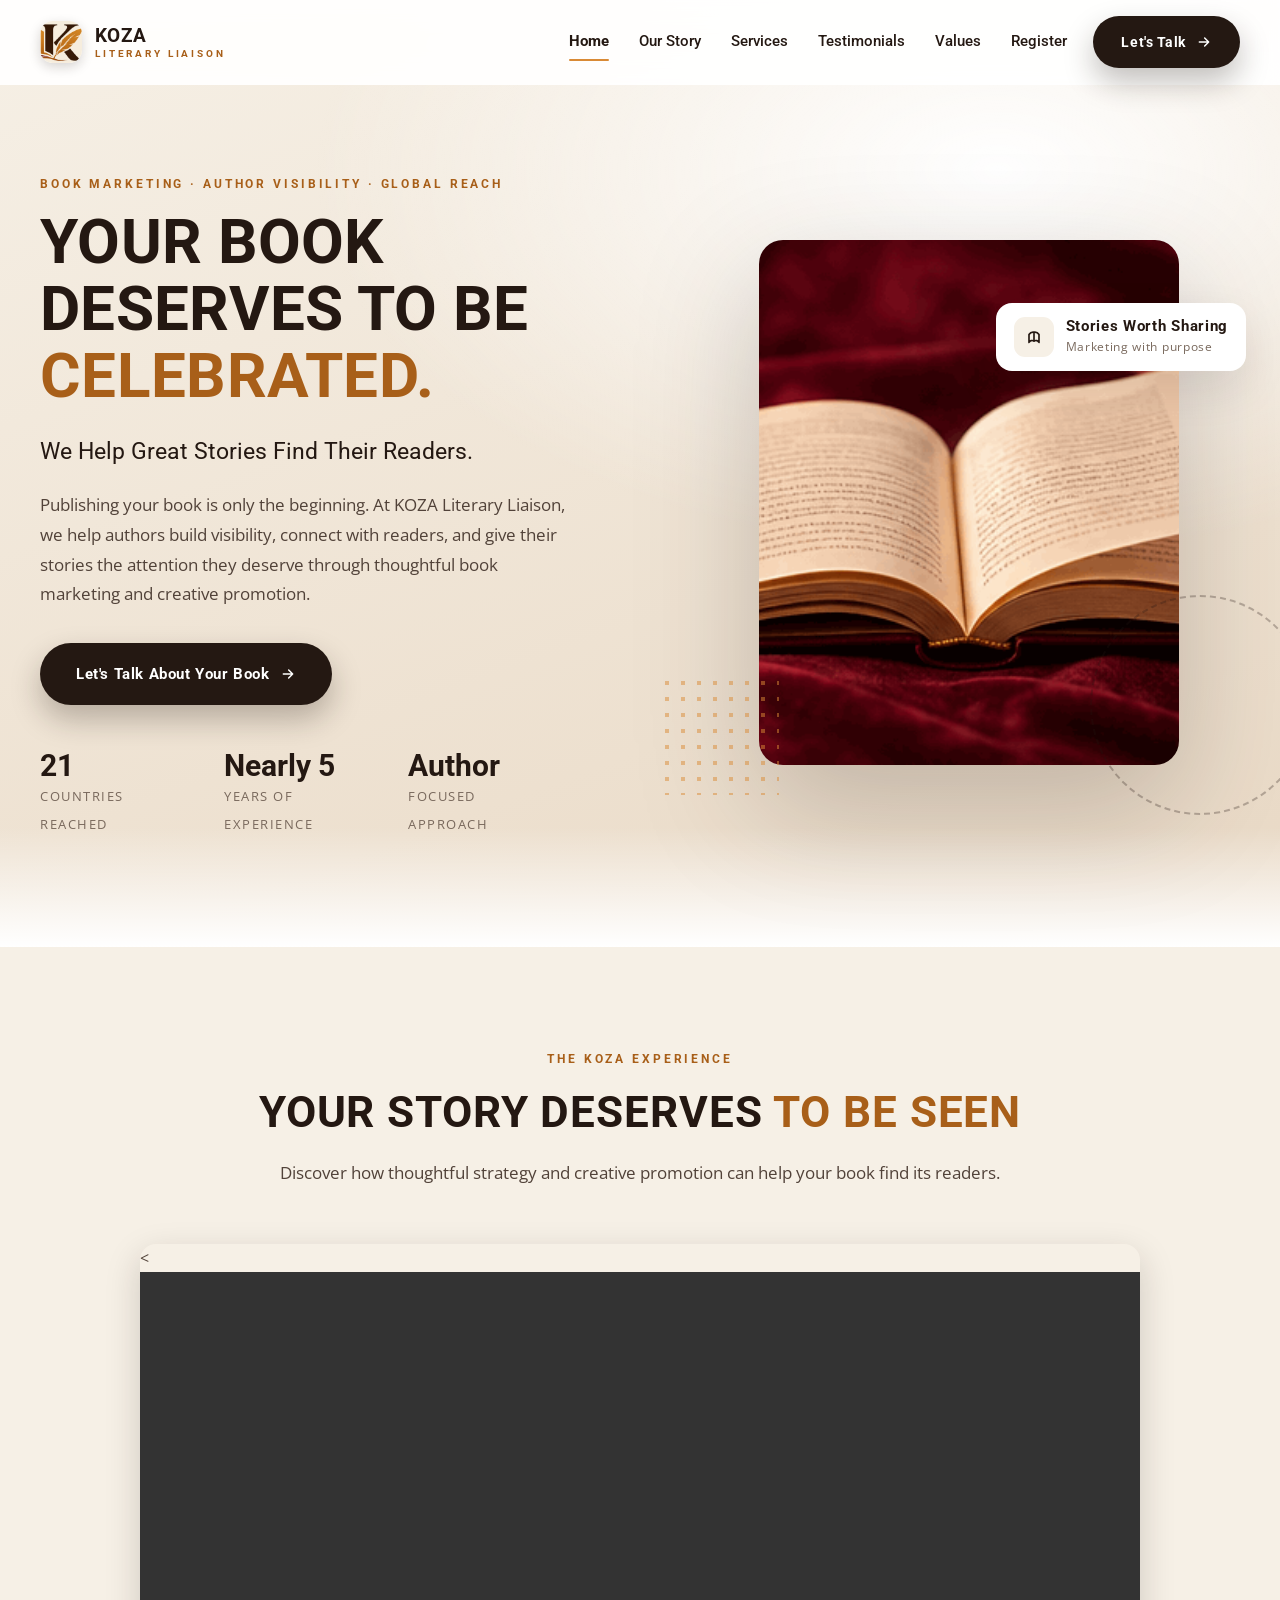
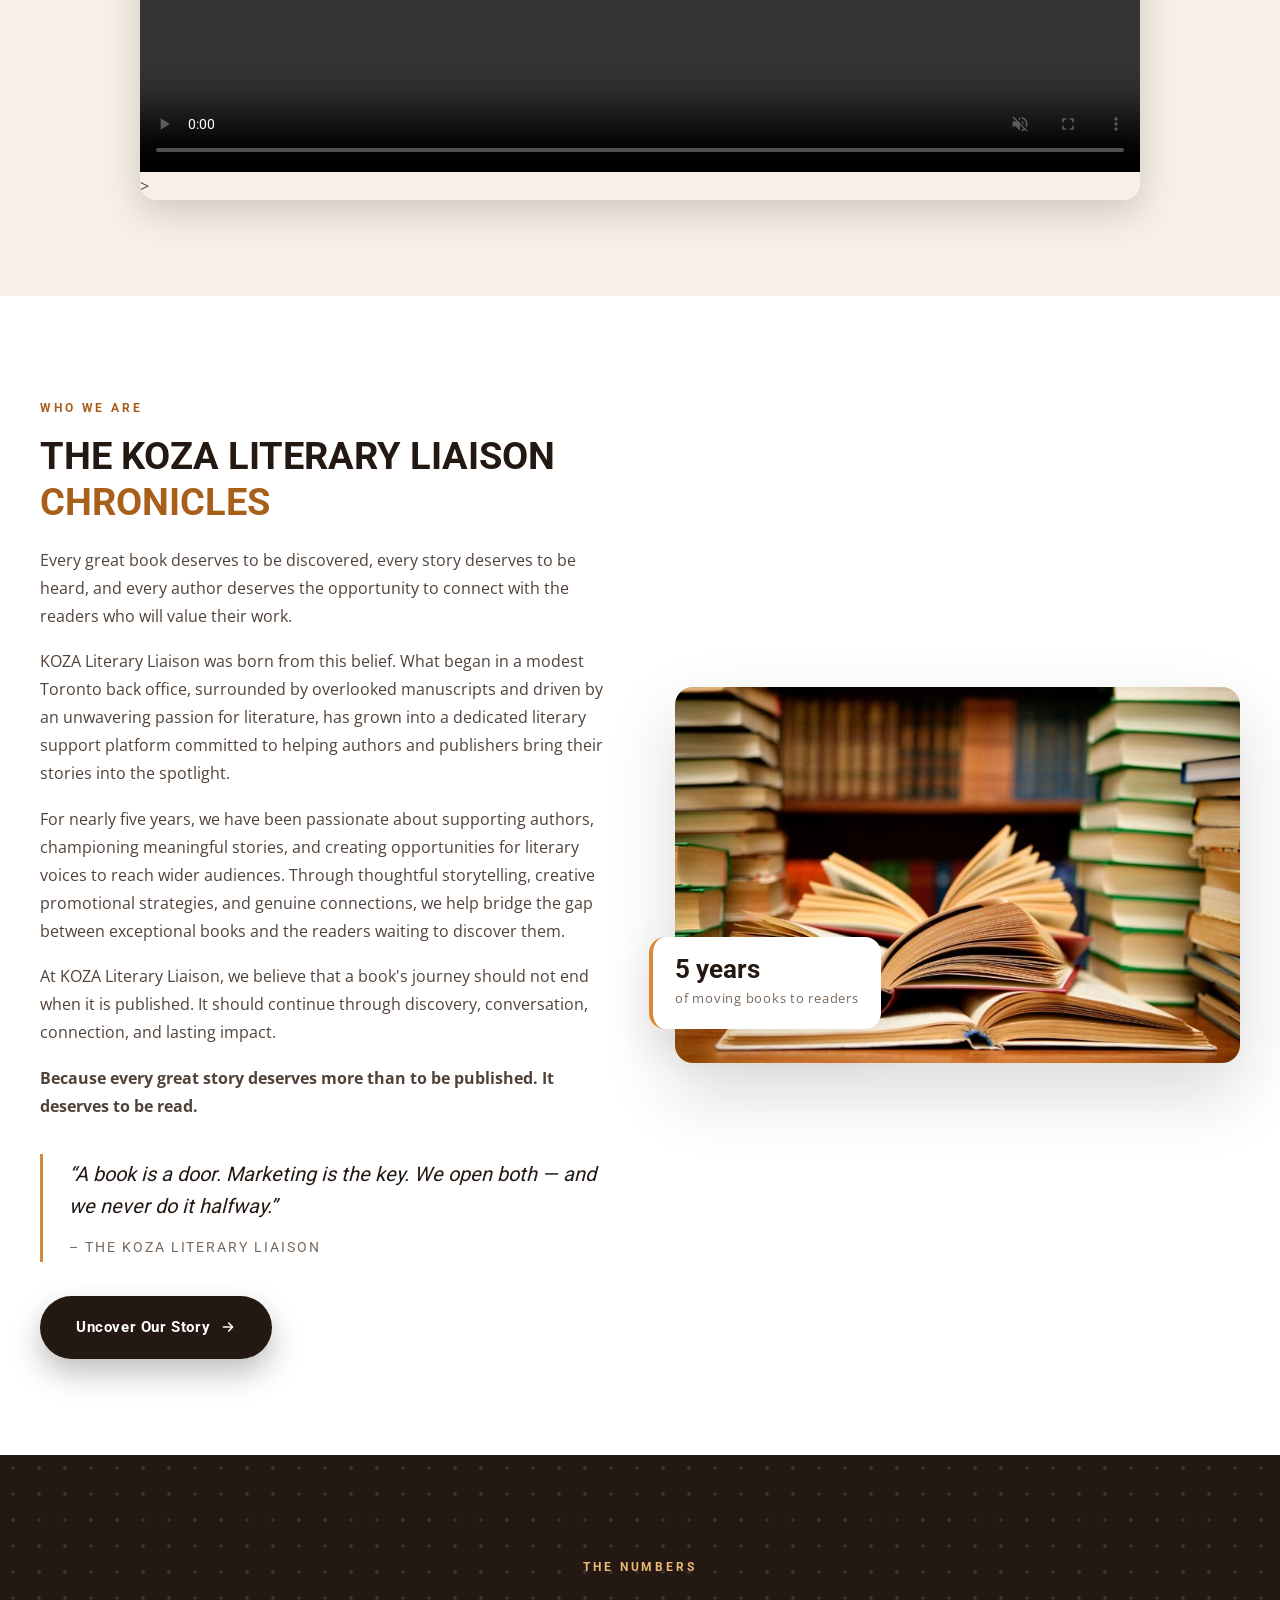
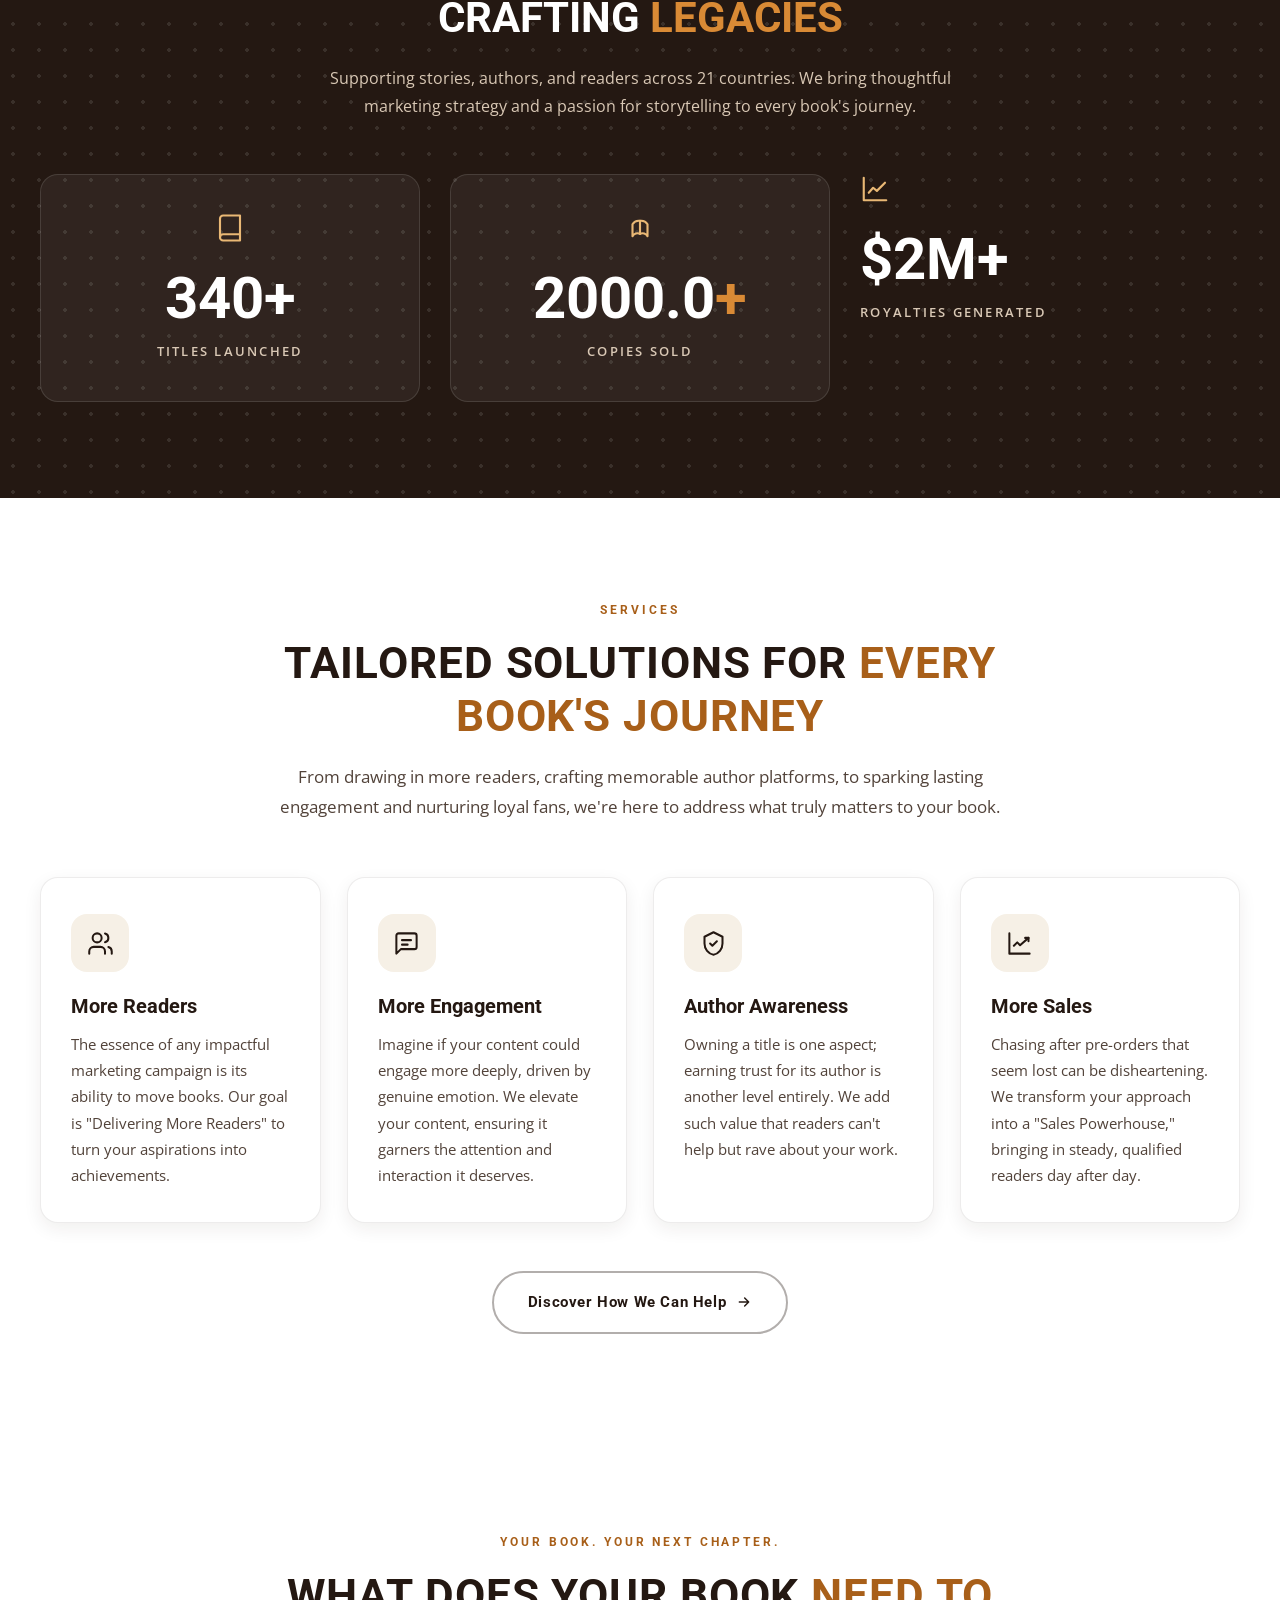
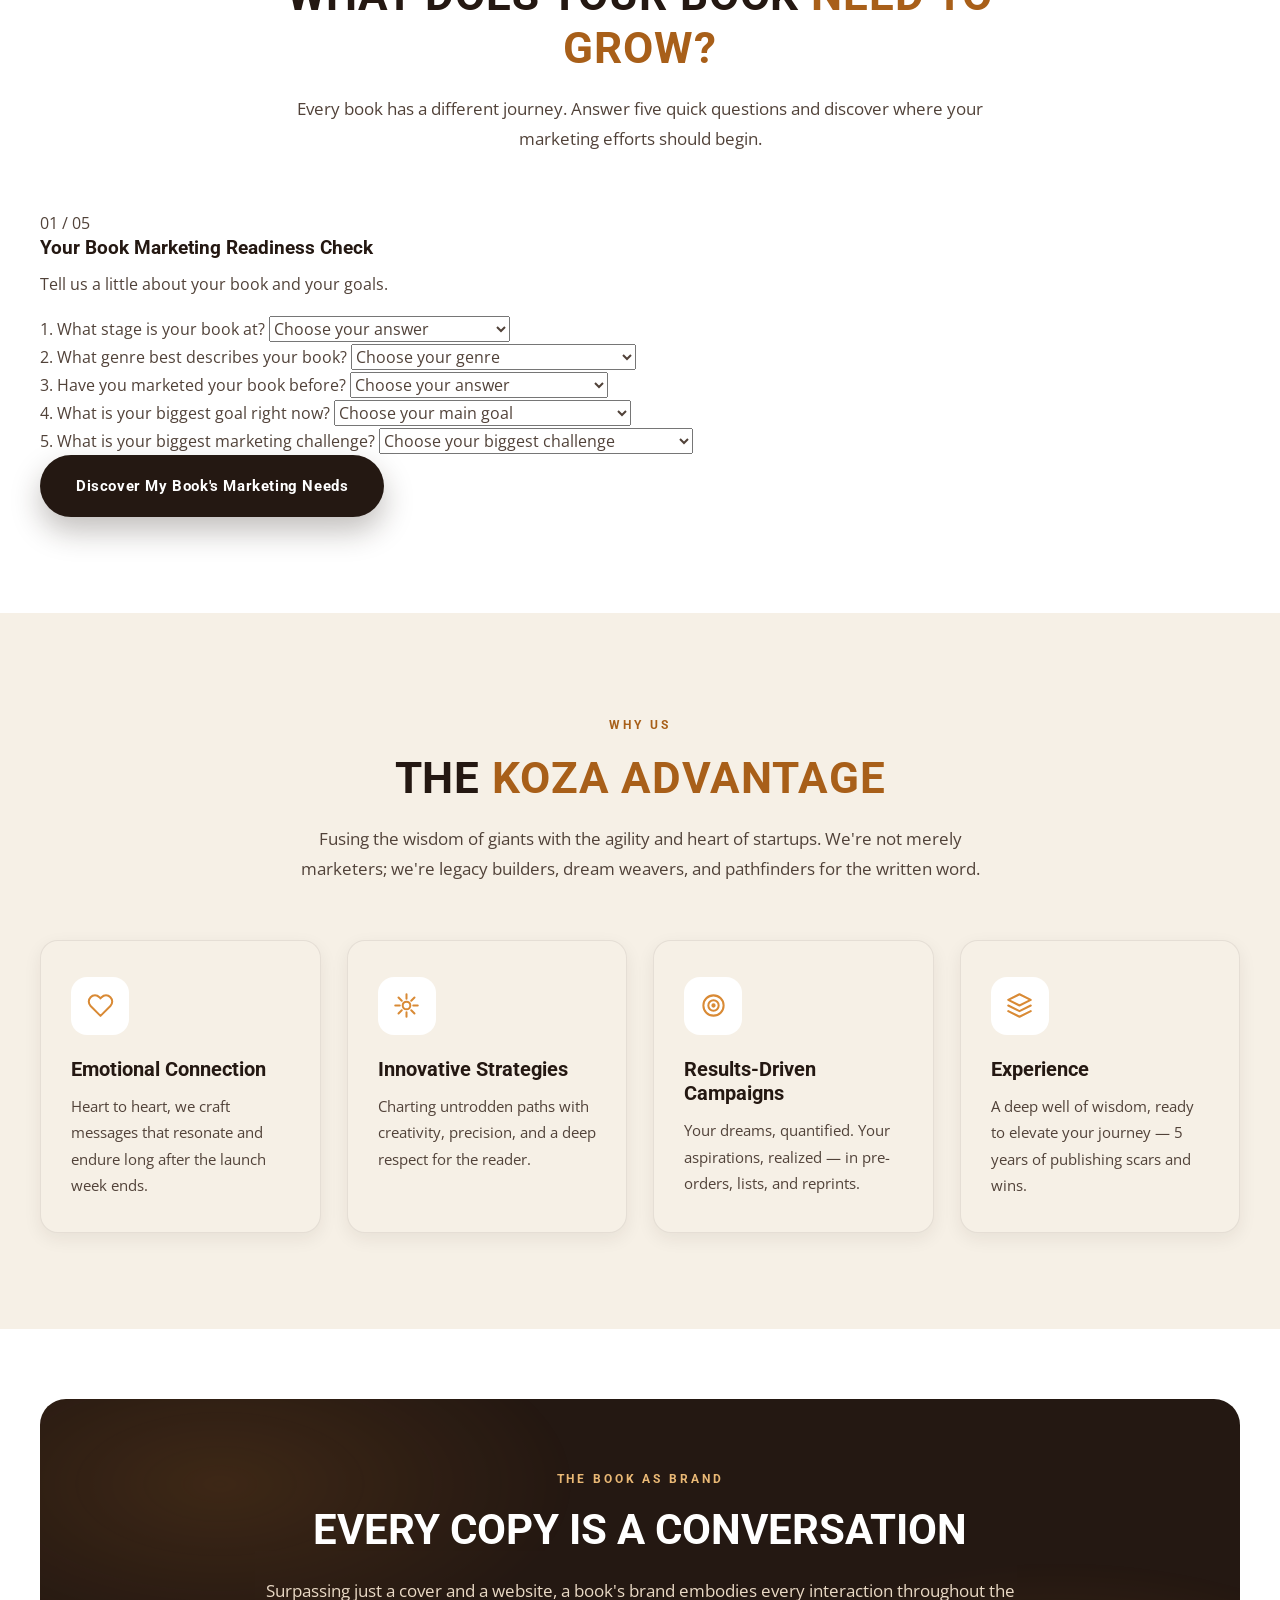
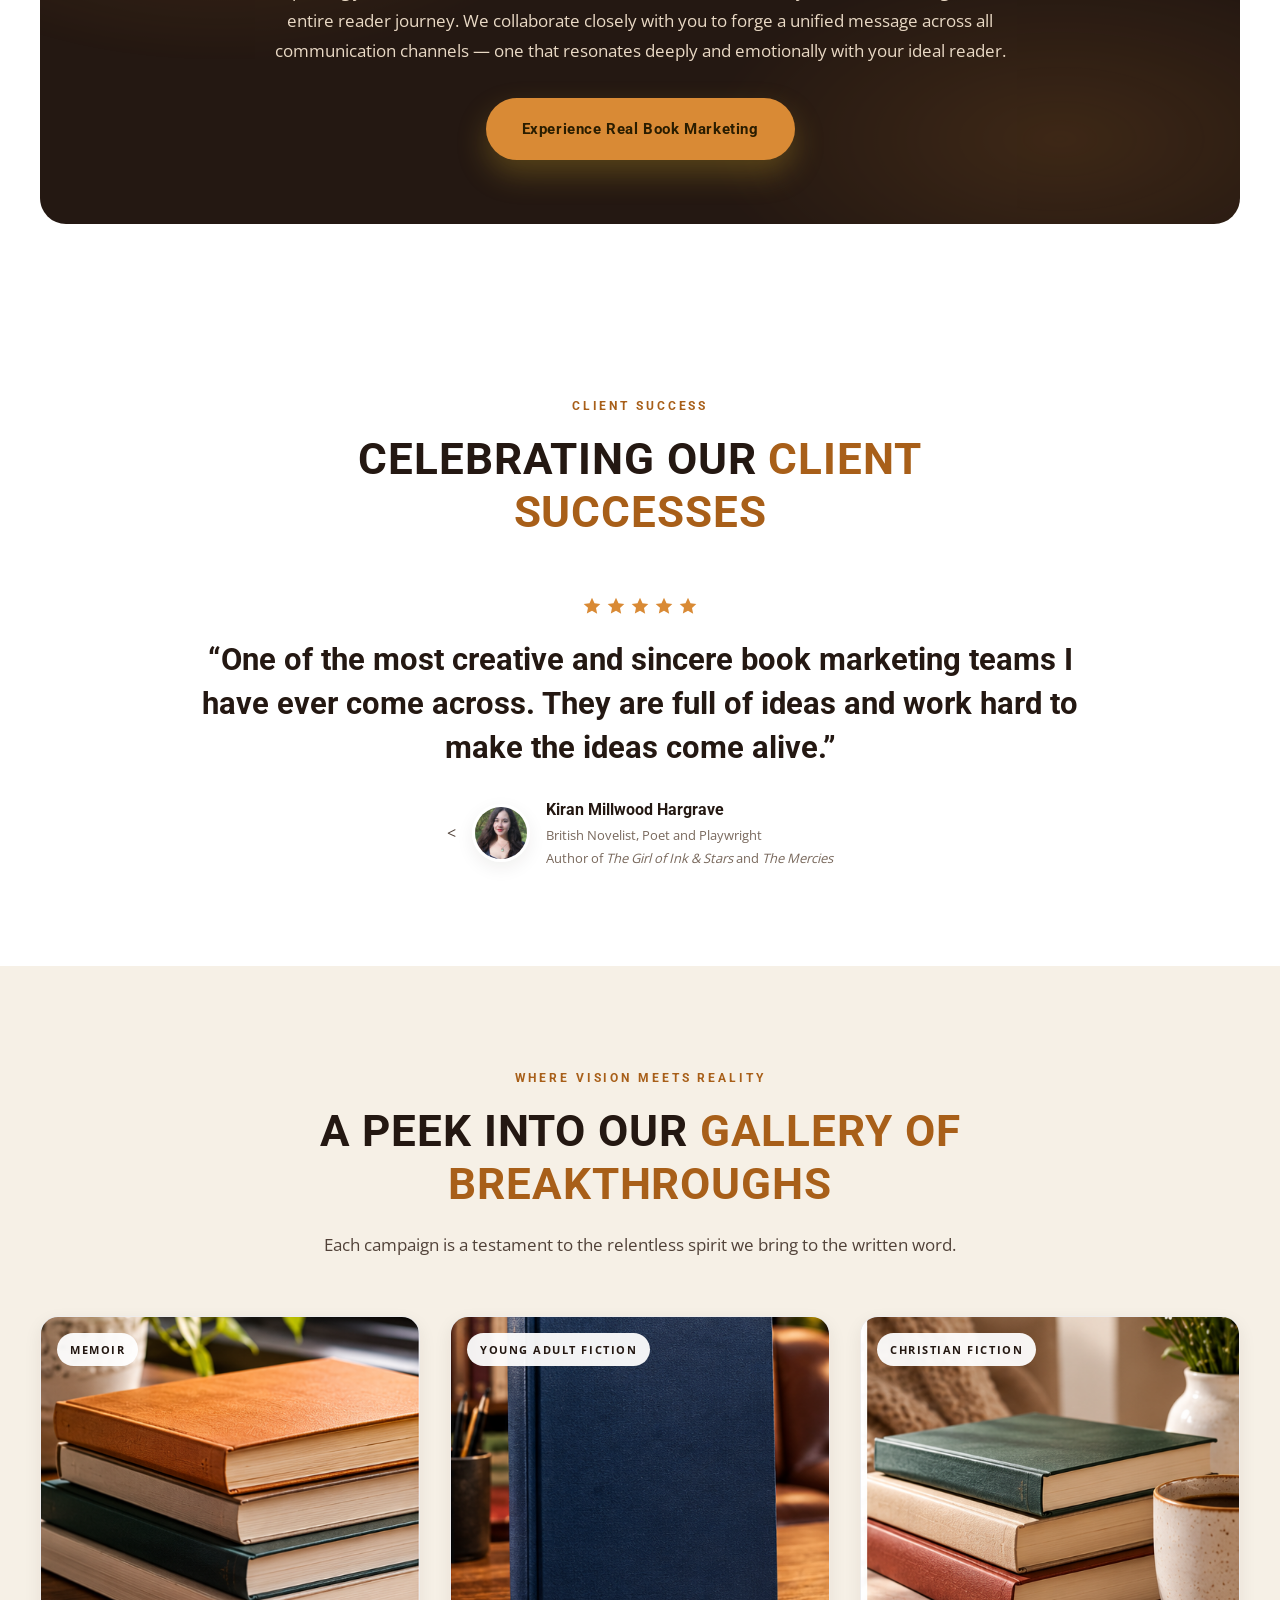
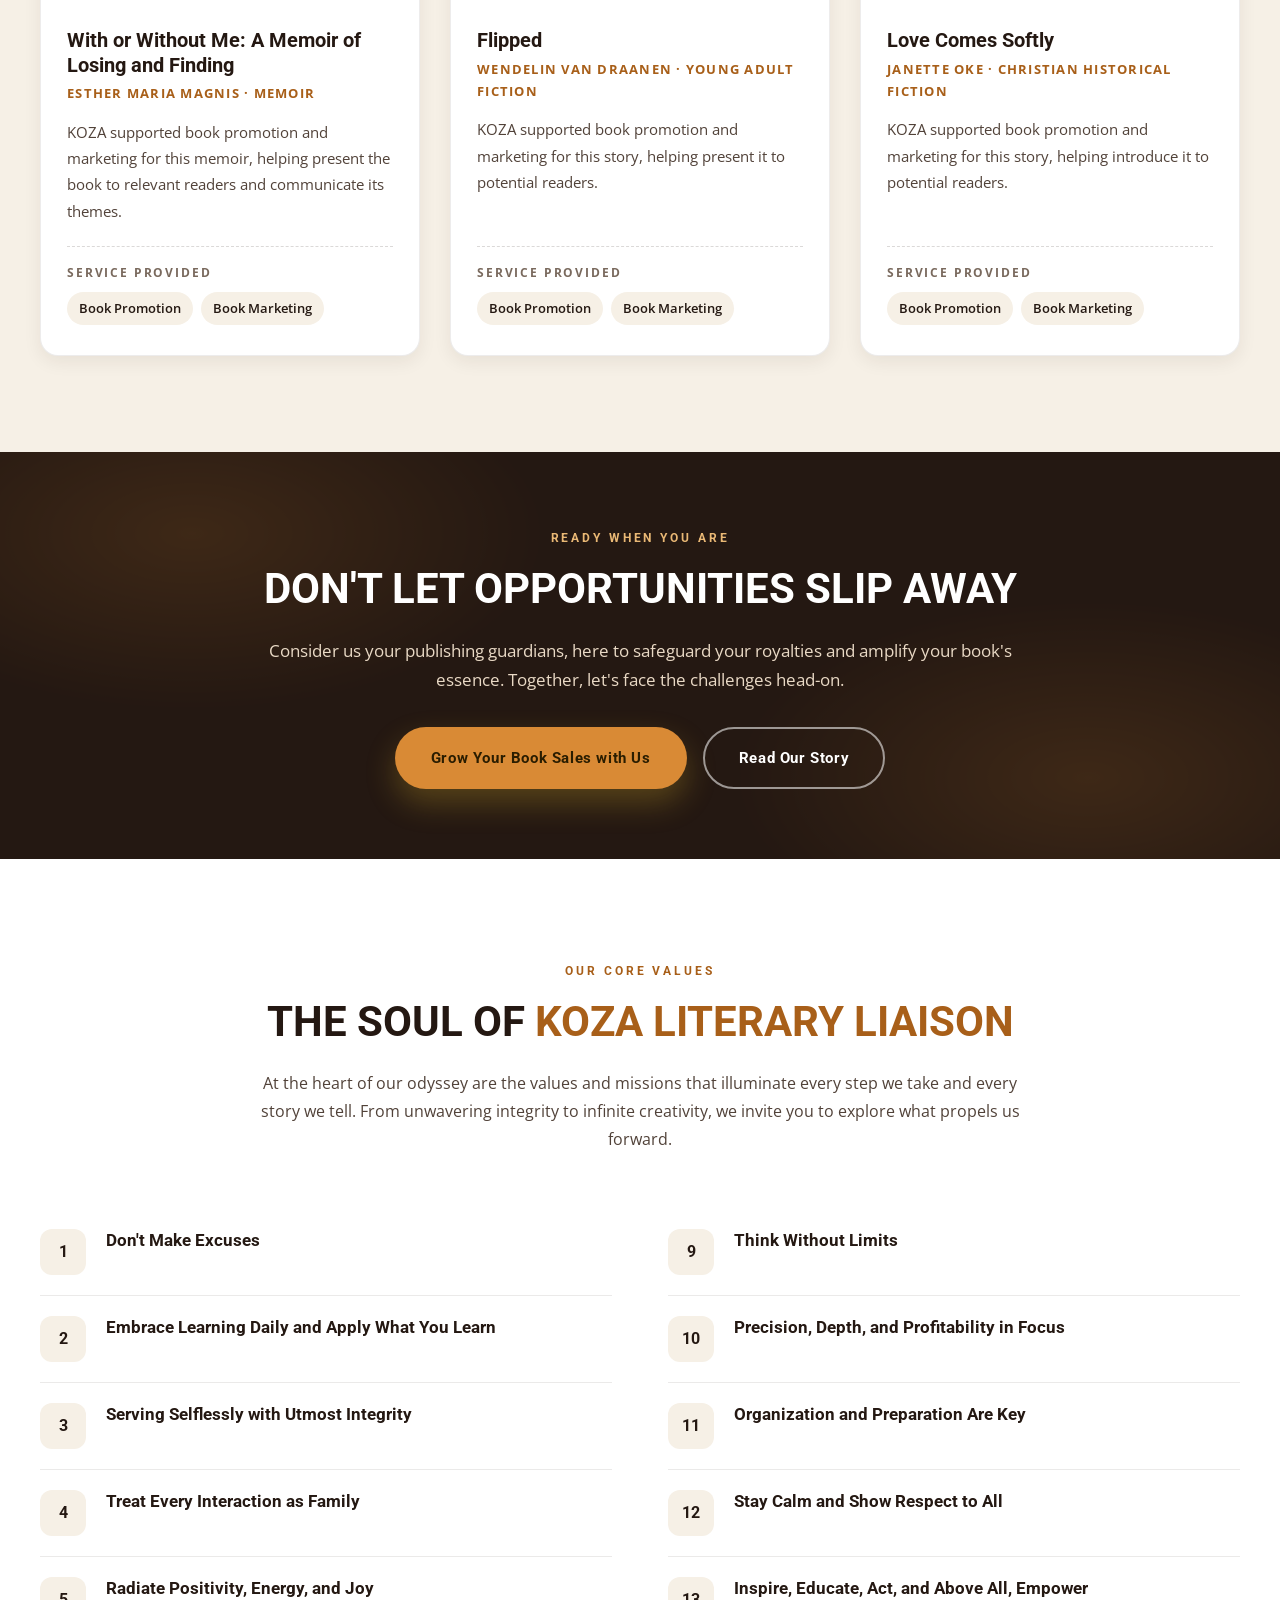
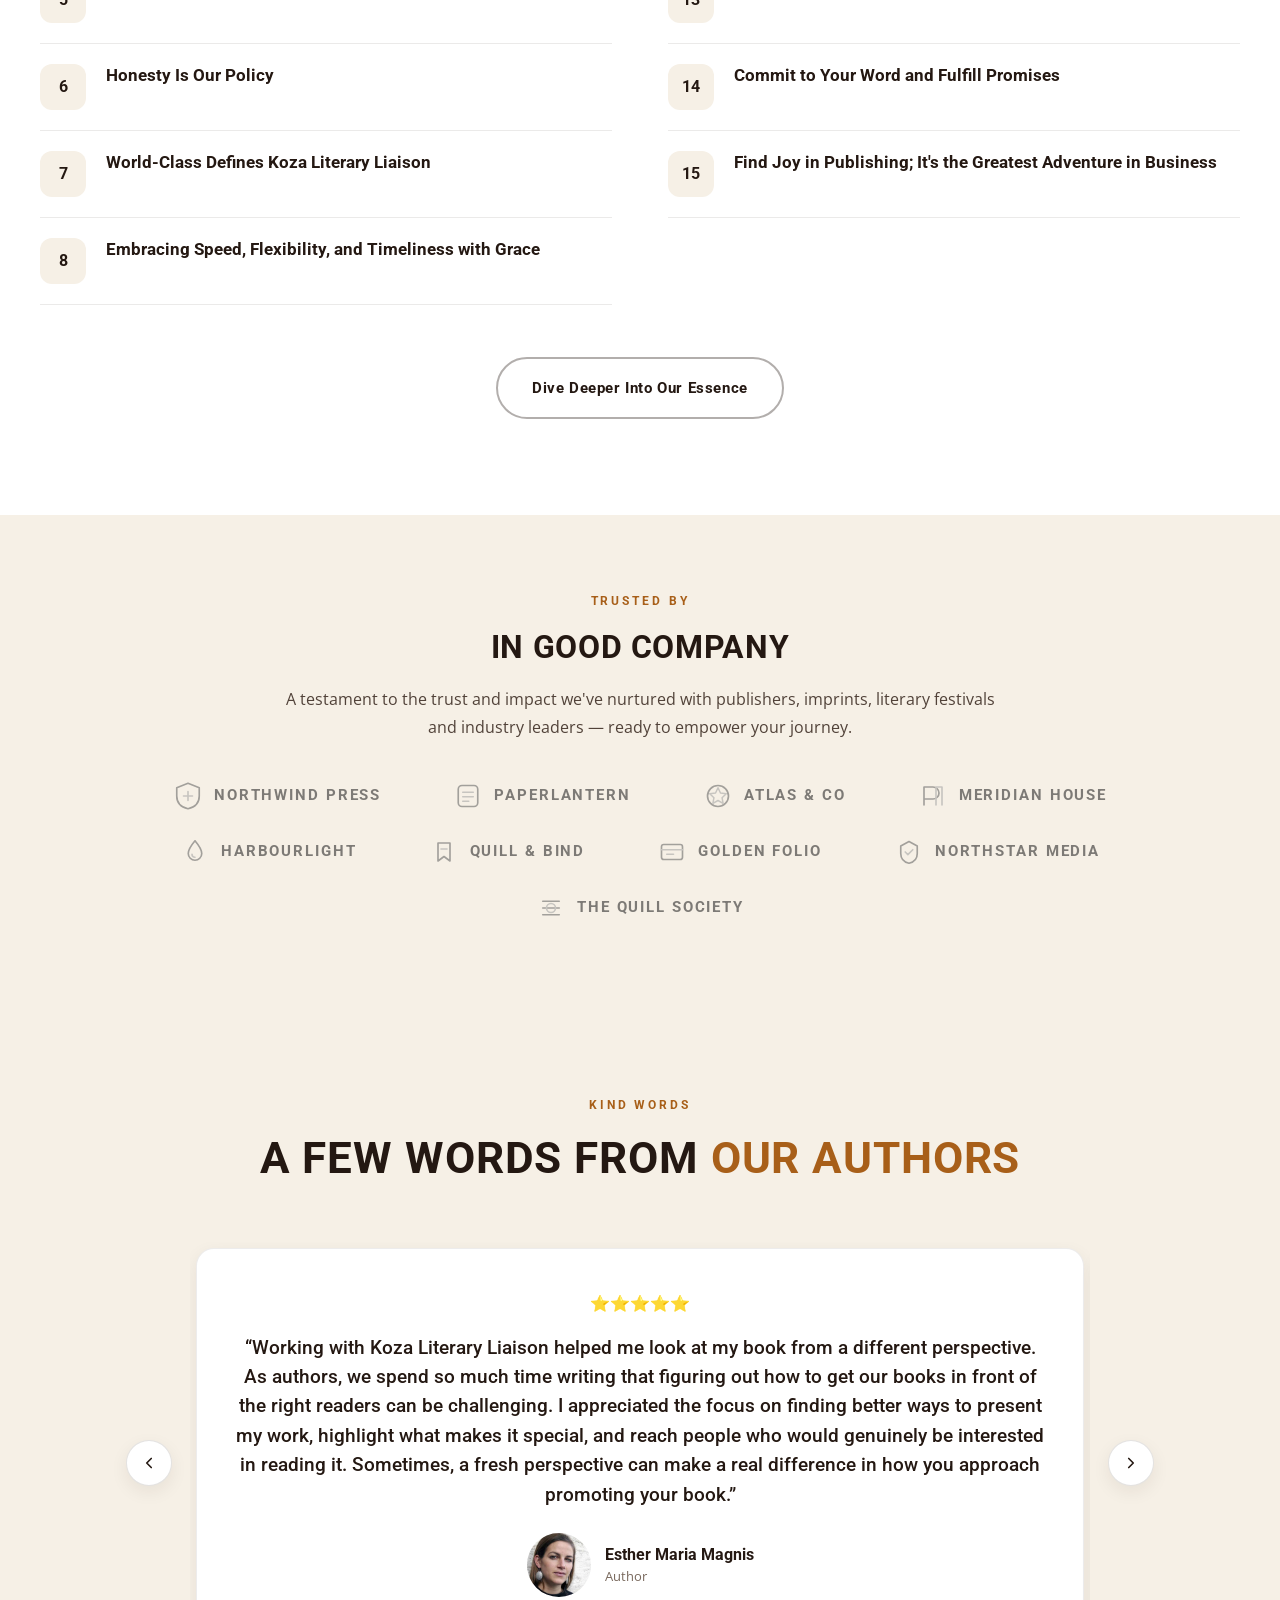
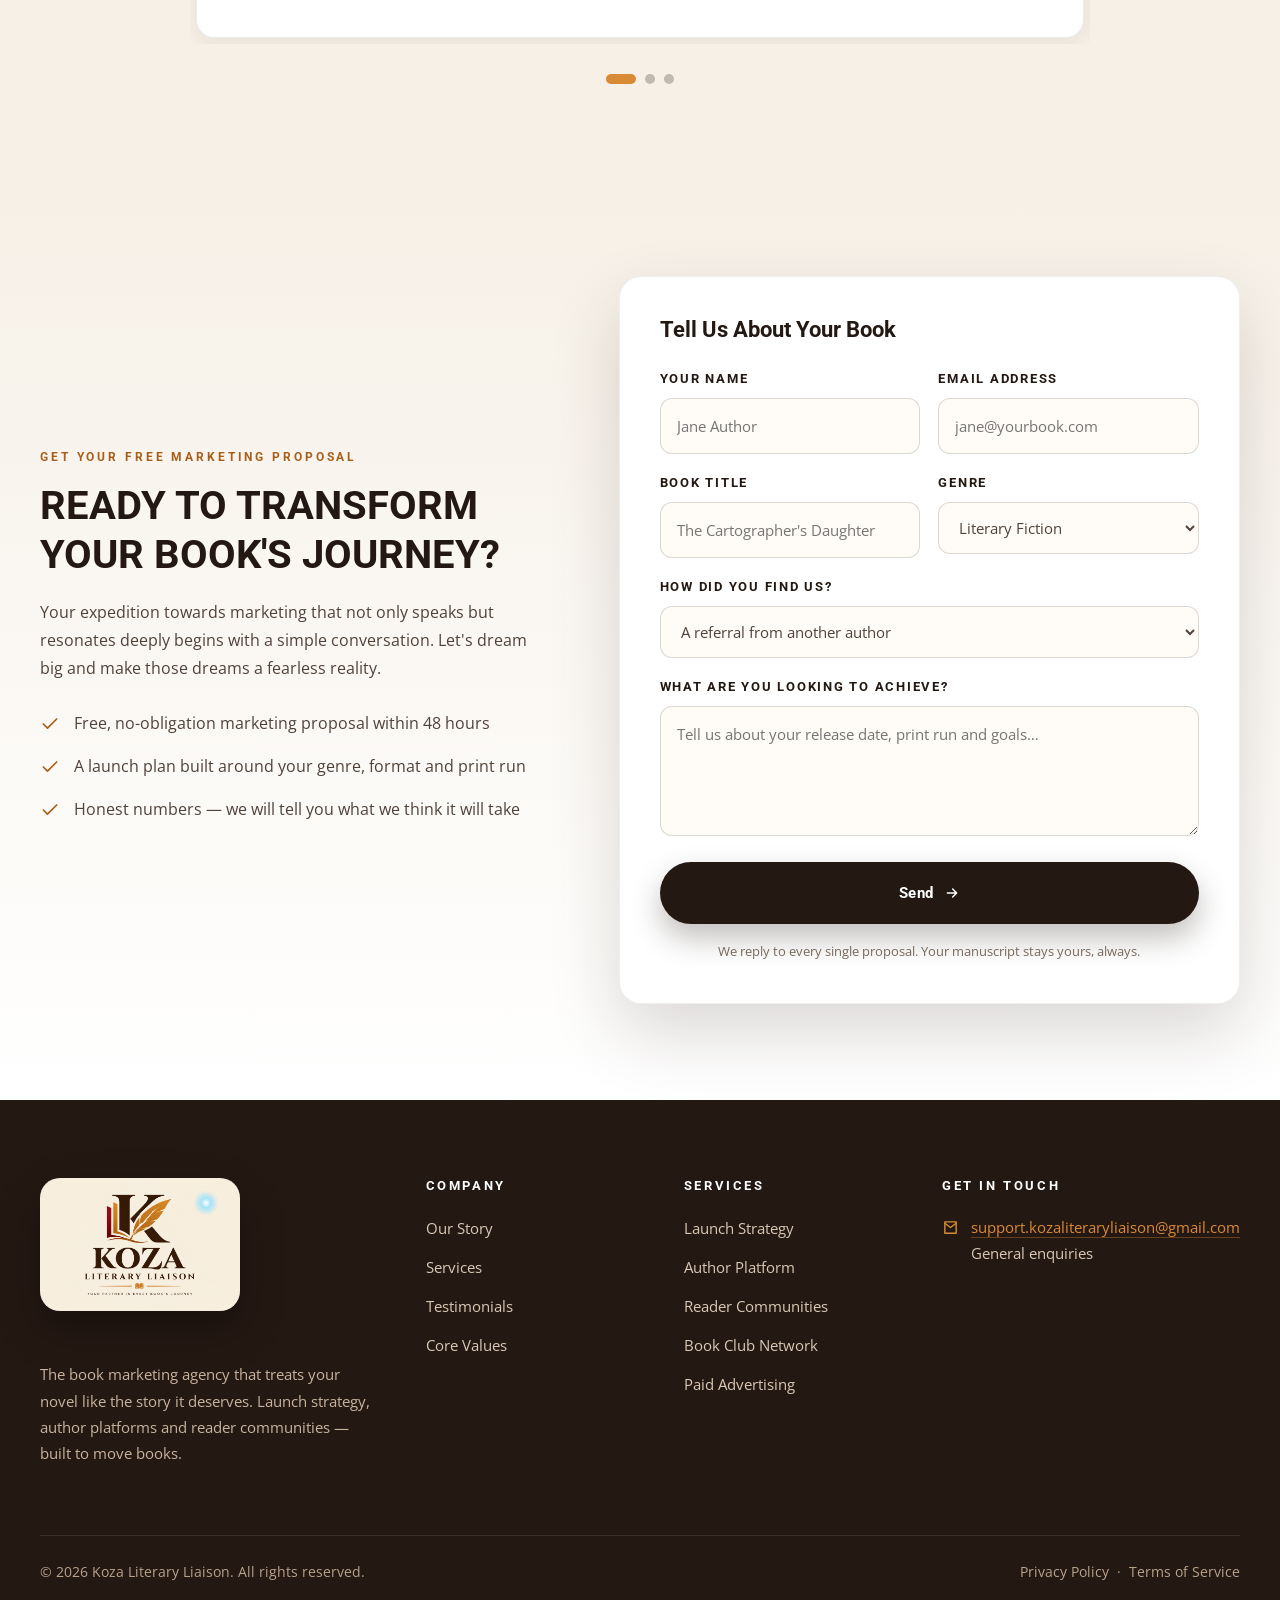
==== commit ffdde487: "Add book marketing readiness assessment section Added a marketing readiness assessment section with " ====
--- a/index.html
+++ b/index.html
@@ -282,6 +282,106 @@
   </div>
 </section>
 
+<!-- ==========================================================
+     KOZA BOOK MARKETING READINESS ASSESSMENT
+========================================================== -->
+<section class="sec koza-assessment" id="book-assessment">
+  <div class="wrap">
+    <div class="sec-head reveal">
+      <span class="eyebrow">Your Book. Your Next Chapter.</span>
+      <h2>What Does Your Book <span class="accent">Need to Grow?</span></h2>
+      <p>
+        Every book has a different journey. Answer five quick questions
+        and discover where your marketing efforts should begin.
+      </p>
+    </div>
+
+    <div class="koza-assessment-card reveal">
+      <div class="koza-assessment-intro">
+        <span class="koza-assessment-number">01 / 05</span>
+        <h3>Your Book Marketing Readiness Check</h3>
+        <p>Tell us a little about your book and your goals.</p>
+      </div>
+
+      <form id="koza-assessment-form">
+
+        <div class="koza-assessment-question">
+          <label for="koza-book-status">1. What stage is your book at?</label>
+          <select id="koza-book-status" name="book_status" required>
+            <option value="">Choose your answer</option>
+            <option value="writing">I'm still writing my book</option>
+            <option value="launching">My book is launching soon</option>
+            <option value="published">My book is already published</option>
+            <option value="relaunch">I want to relaunch my book</option>
+          </select>
+        </div>
+
+        <div class="koza-assessment-question">
+          <label for="koza-book-genre">2. What genre best describes your book?</label>
+          <select id="koza-book-genre" name="book_genre" required>
+            <option value="">Choose your genre</option>
+            <option value="fiction">Literary or general fiction</option>
+            <option value="romance">Romance</option>
+            <option value="fantasy">Fantasy or science fiction</option>
+            <option value="thriller">Mystery or thriller</option>
+            <option value="nonfiction">Nonfiction or self-help</option>
+            <option value="business">Business or personal development</option>
+            <option value="poetry">Poetry</option>
+            <option value="children">Children's books</option>
+            <option value="other">Other</option>
+          </select>
+        </div>
+
+        <div class="koza-assessment-question">
+          <label for="koza-marketing-history">3. Have you marketed your book before?</label>
+          <select id="koza-marketing-history" name="marketing_history" required>
+            <option value="">Choose your answer</option>
+            <option value="none">No, not yet</option>
+            <option value="some">Yes, but with limited results</option>
+            <option value="regular">Yes, I market my book regularly</option>
+          </select>
+        </div>
+
+        <div class="koza-assessment-question">
+          <label for="koza-book-goal">4. What is your biggest goal right now?</label>
+          <select id="koza-book-goal" name="book_goal" required>
+            <option value="">Choose your main goal</option>
+            <option value="readers">Reach more readers</option>
+            <option value="sales">Increase book sales</option>
+            <option value="visibility">Build visibility and recognition</option>
+            <option value="engagement">Build an engaged reader community</option>
+            <option value="launch">Plan a successful book launch</option>
+          </select>
+        </div>
+
+        <div class="koza-assessment-question">
+          <label for="koza-book-challenge">5. What is your biggest marketing challenge?</label>
+          <select id="koza-book-challenge" name="book_challenge" required>
+            <option value="">Choose your biggest challenge</option>
+            <option value="discoverability">Readers are not discovering my book</option>
+            <option value="branding">I need stronger author branding</option>
+            <option value="promotion">I need effective book promotion</option>
+            <option value="strategy">I don't know where to start</option>
+            <option value="conversion">People notice my book but don't buy it</option>
+          </select>
+        </div>
+
+        <button type="submit" class="btn btn--primary" id="koza-assessment-submit">
+          Discover My Book's Marketing Needs
+        </button>
+
+      </form>
+
+      <div id="koza-assessment-result"
+           class="koza-assessment-result"
+           aria-live="polite"
+           hidden>
+      </div>
+    </div>
+  </div>
+</section>
+<!-- END KOZA BOOK MARKETING READINESS ASSESSMENT -->
+
 <!-- ========================================================== WHY US -->
 <section class="sec sec--pale why" id="why">
   <div class="wrap">
--- a/assets/css/style.css
+++ b/assets/css/style.css
@@ -679,3 +679,195 @@
     transition: none;
   }
 }
+
+/* =====================================================
+   KOZA SEASONAL AUTHOR BONUS POPUP
+   ===================================================== */
+
+.koza-bonus-popup {
+  display: none;
+  position: fixed;
+  inset: 0;
+  z-index: 99999;
+  align-items: center;
+  justify-content: center;
+  padding: 20px;
+  font-family: var(--font-body);
+}
+
+.koza-bonus-popup.is-open {
+  display: flex;
+}
+
+.koza-bonus-overlay {
+  position: absolute;
+  inset: 0;
+  background: rgba(25, 15, 11, 0.78);
+  backdrop-filter: blur(5px);
+}
+
+.koza-bonus-card {
+  position: relative;
+  z-index: 1;
+  width: 100%;
+  max-width: 510px;
+  max-height: 90vh;
+  overflow-y: auto;
+  padding: 42px 38px 30px;
+  border: 1px solid #D98A35;
+  border-radius: 18px;
+  background: #F6F0E6;
+  box-shadow: 0 25px 80px rgba(0,0,0,.35);
+  text-align: center;
+  animation: kozaBonusAppear .5s ease both;
+}
+
+@keyframes kozaBonusAppear {
+  from {
+    opacity: 0;
+    transform: translateY(25px) scale(.97);
+  }
+  to {
+    opacity: 1;
+    transform: translateY(0) scale(1);
+  }
+}
+
+.koza-bonus-close {
+  position: absolute;
+  top: 12px;
+  right: 17px;
+  border: 0;
+  background: transparent;
+  color: #514239;
+  font-size: 32px;
+  line-height: 1;
+  cursor: pointer;
+}
+
+.koza-bonus-label {
+  margin: 0 0 13px;
+  color: #A9232D;
+  font-size: 11px;
+  font-weight: 800;
+  letter-spacing: 2px;
+}
+
+.koza-bonus-card h2 {
+  margin: 0 0 14px;
+  color: #241812;
+  font-family: var(--font-display);
+  font-size: clamp(25px, 5vw, 34px);
+  line-height: 1.2;
+}
+
+.koza-bonus-intro {
+  margin: 0 0 22px;
+  color: #514239;
+  font-size: 14px;
+  line-height: 1.7;
+}
+
+.koza-bonus-gift {
+  margin-bottom: 23px;
+  padding: 19px;
+  border-radius: 12px;
+  background: #241812;
+  color: #F6F0E6;
+}
+
+.koza-bonus-gift strong {
+  color: #E9B875;
+  font-size: 12px;
+  letter-spacing: 1.5px;
+}
+
+.koza-bonus-gift p {
+  margin: 9px 0 0;
+  font-size: 13px;
+  line-height: 1.7;
+}
+
+#koza-bonus-form {
+  display: grid;
+  gap: 12px;
+  text-align: left;
+}
+
+#koza-bonus-form > label:first-child {
+  color: #241812;
+  font-size: 13px;
+  font-weight: 700;
+}
+
+#koza-bonus-email {
+  box-sizing: border-box;
+  width: 100%;
+  min-height: 49px;
+  padding: 13px 15px;
+  border: 1px solid #D6C4AF;
+  border-radius: 8px;
+  background: #fff;
+  color: #241812;
+  font: inherit;
+}
+
+#koza-bonus-form .koza-bonus-consent {
+  display: flex;
+  align-items: flex-start;
+  gap: 9px;
+  color: #514239;
+  font-size: 11px;
+  line-height: 1.6;
+}
+
+.koza-bonus-consent input {
+  margin-top: 3px;
+  accent-color: #A9232D;
+}
+
+#koza-bonus-submit {
+  width: 100%;
+  min-height: 51px;
+  padding: 13px;
+  border: 0;
+  border-radius: 8px;
+  background: #A9232D;
+  color: #fff;
+  font-size: 12px;
+  font-weight: 800;
+  letter-spacing: 1px;
+  cursor: pointer;
+  transition: background .25s ease, transform .25s ease;
+}
+
+#koza-bonus-submit:hover {
+  background: #811923;
+  transform: translateY(-2px);
+}
+
+#koza-bonus-message {
+  margin: 0;
+  color: #241812;
+  font-size: 13px;
+  line-height: 1.5;
+}
+
+.koza-bonus-footnote {
+  margin: 15px 0 0;
+  color: #79695D;
+  font-size: 11px;
+}
+
+@media (max-width: 480px) {
+  .koza-bonus-card {
+    padding: 38px 22px 25px;
+  }
+}
+
+@media (prefers-reduced-motion: reduce) {
+  .koza-bonus-card {
+    animation: none;
+  }
+}
+
